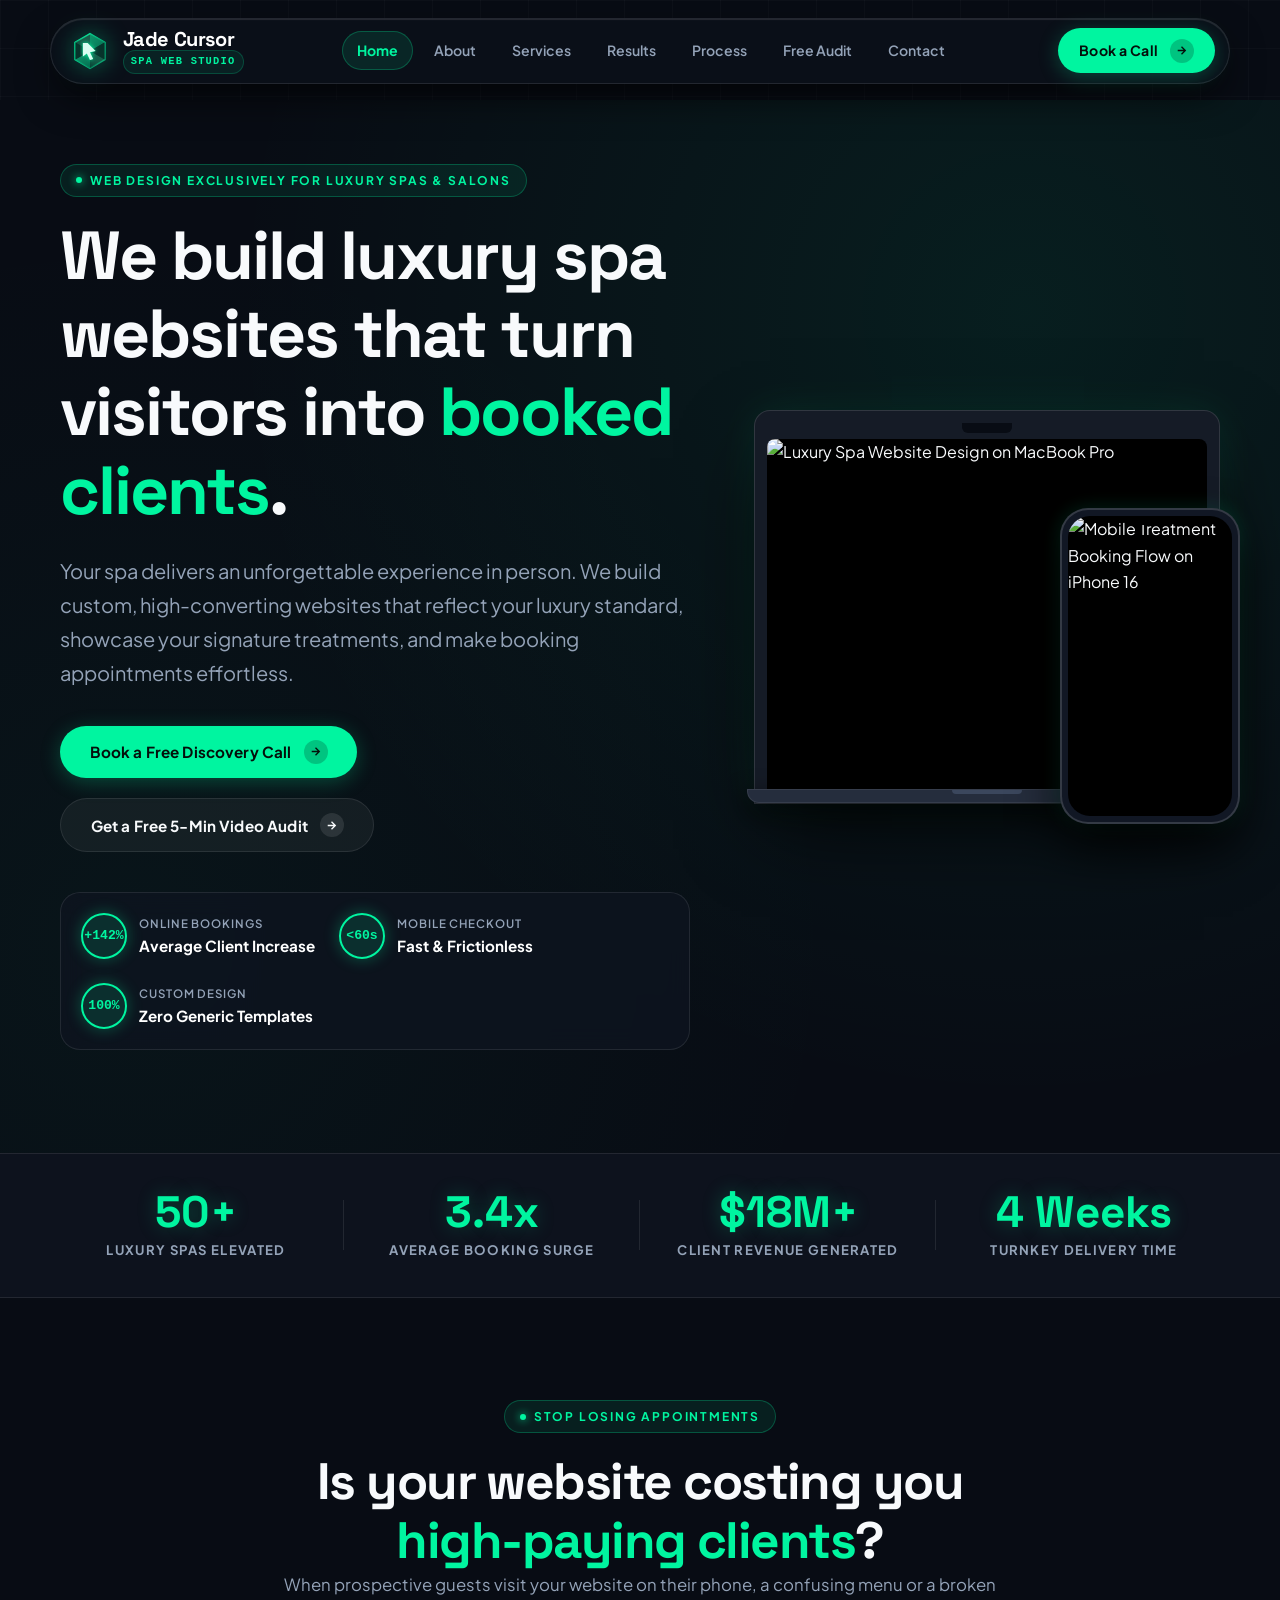
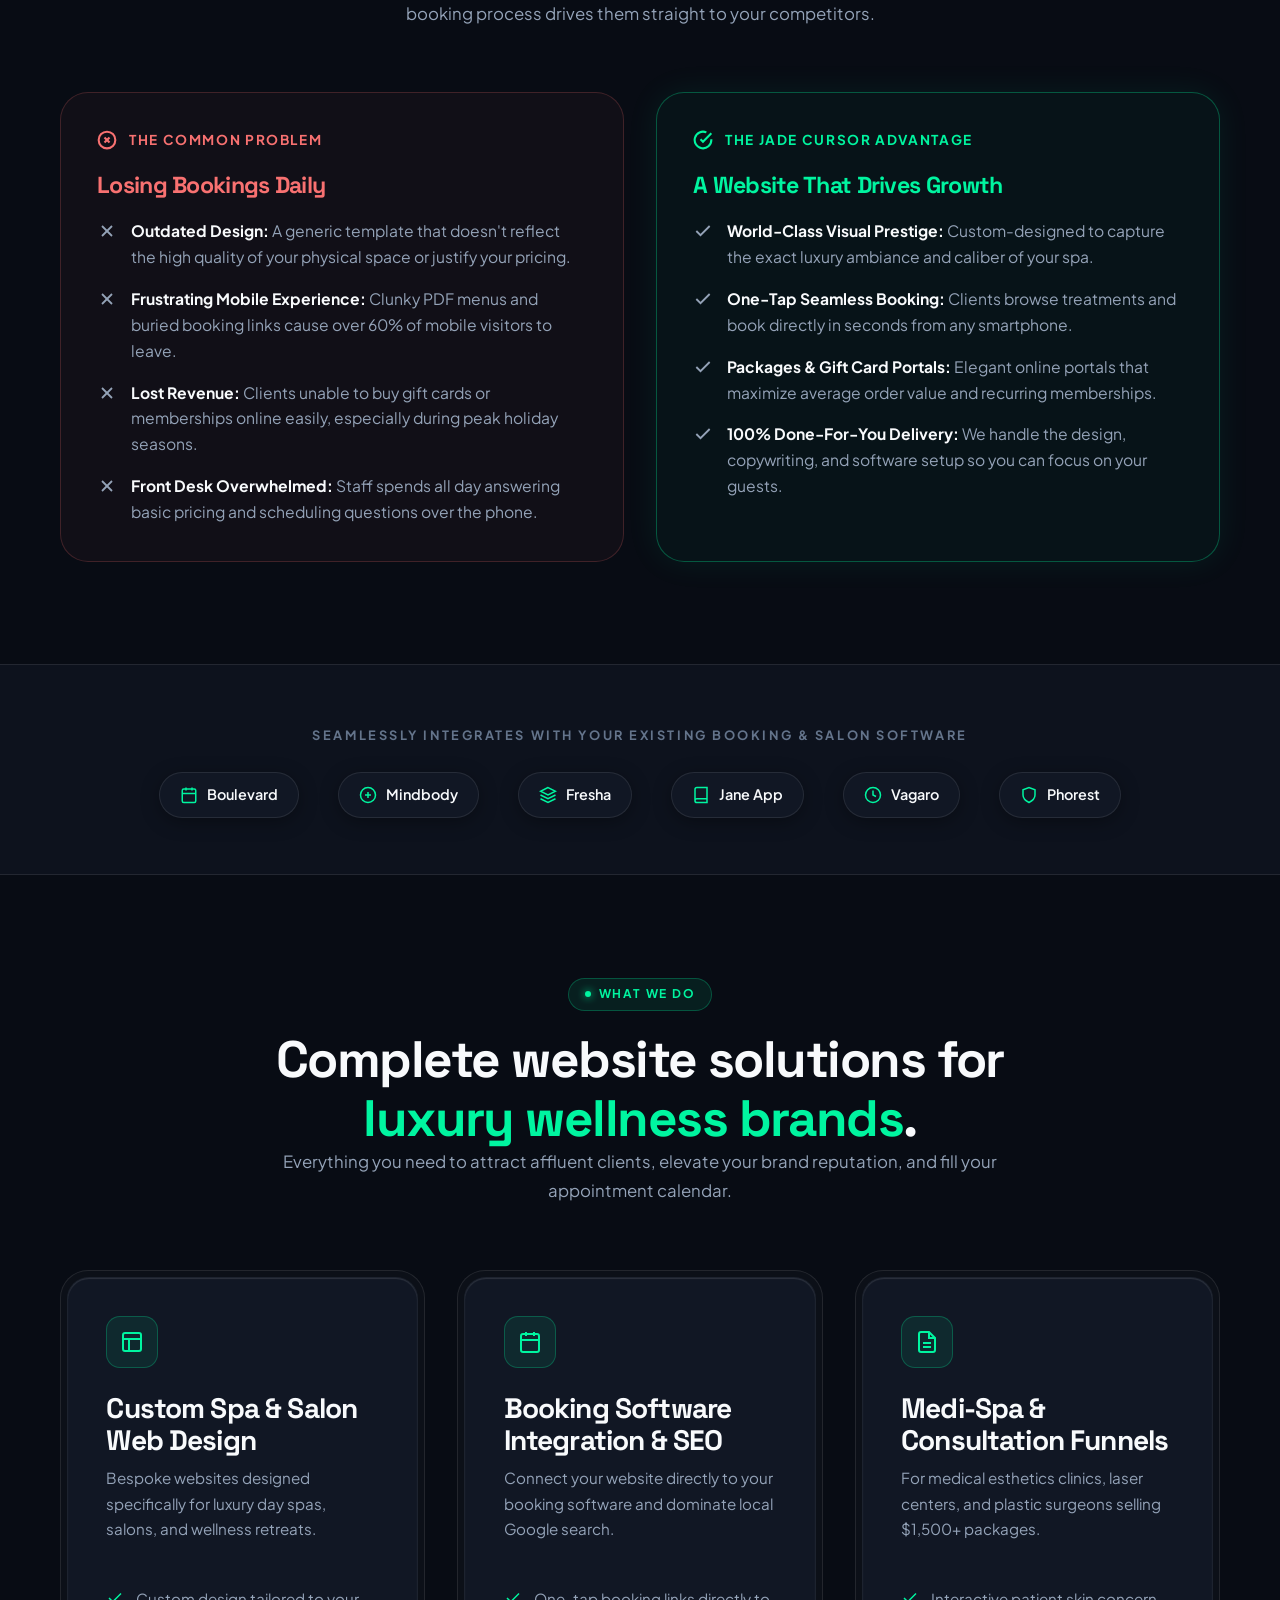
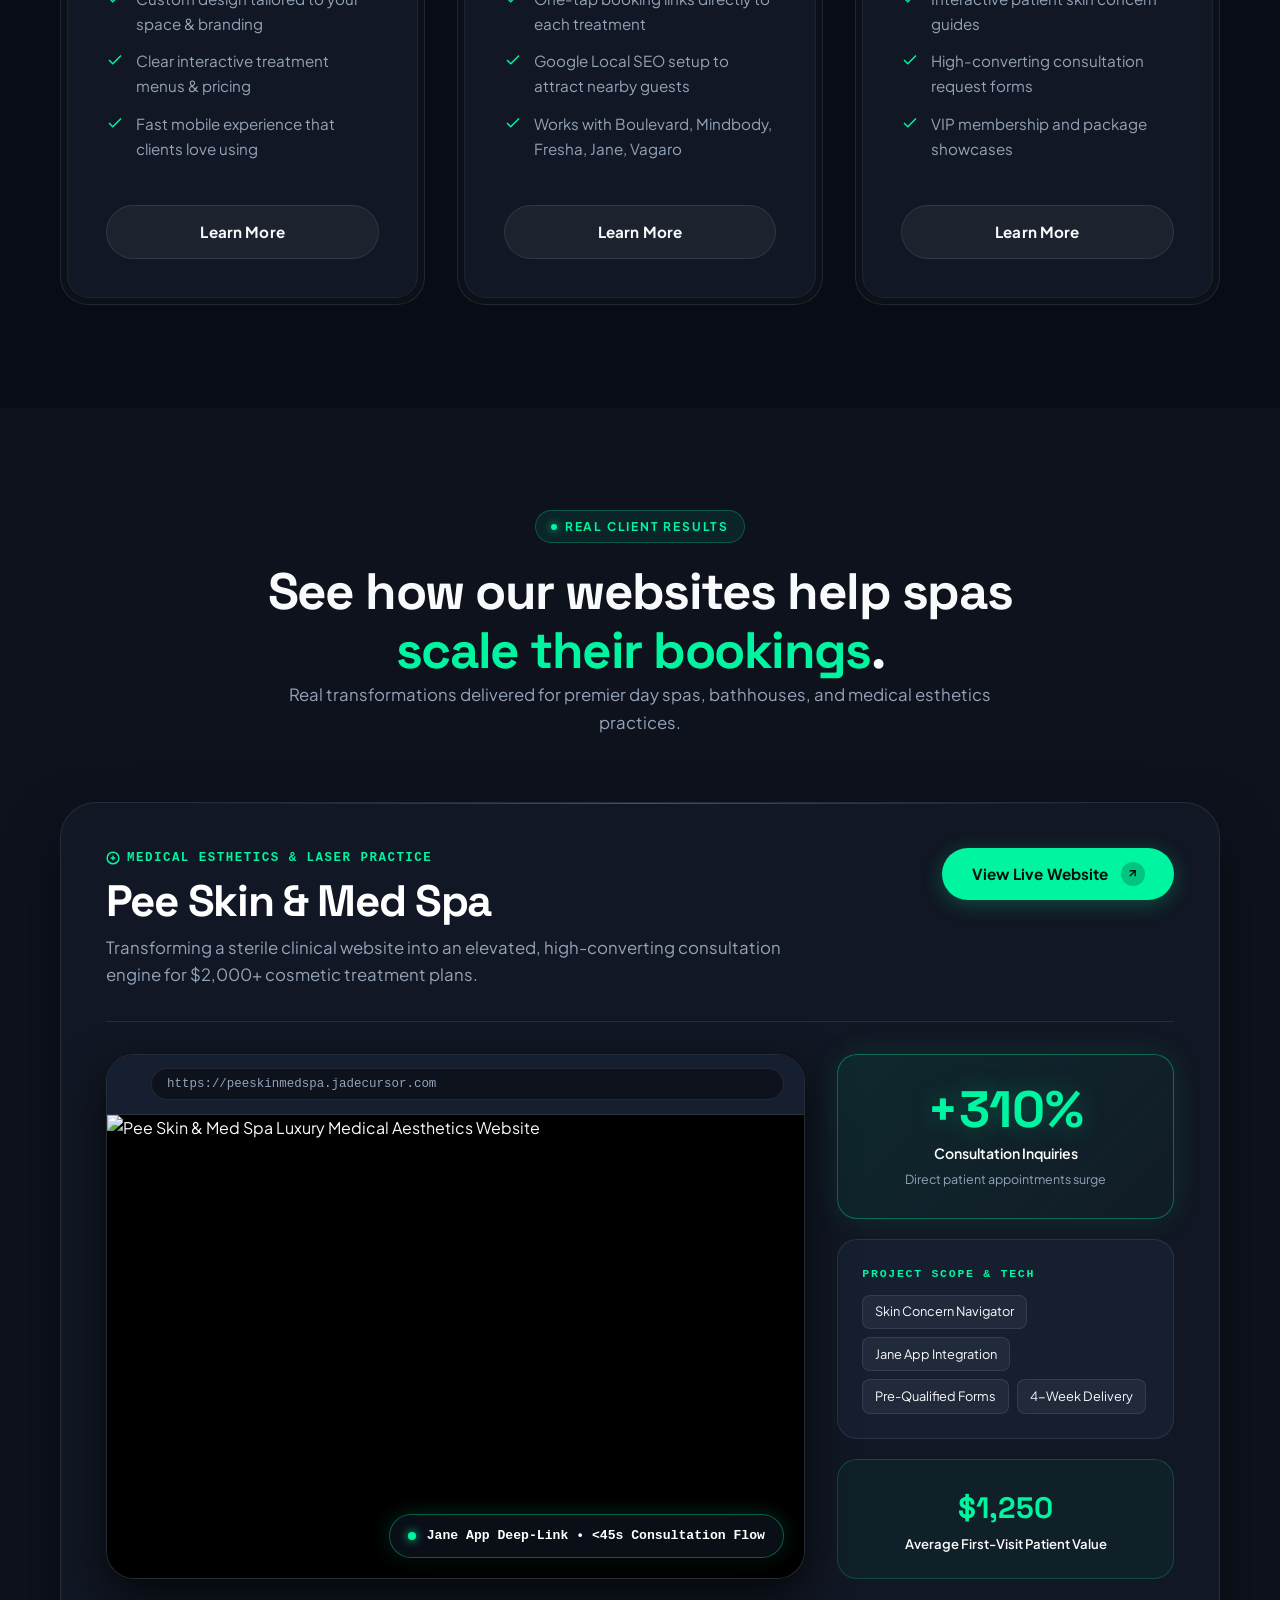
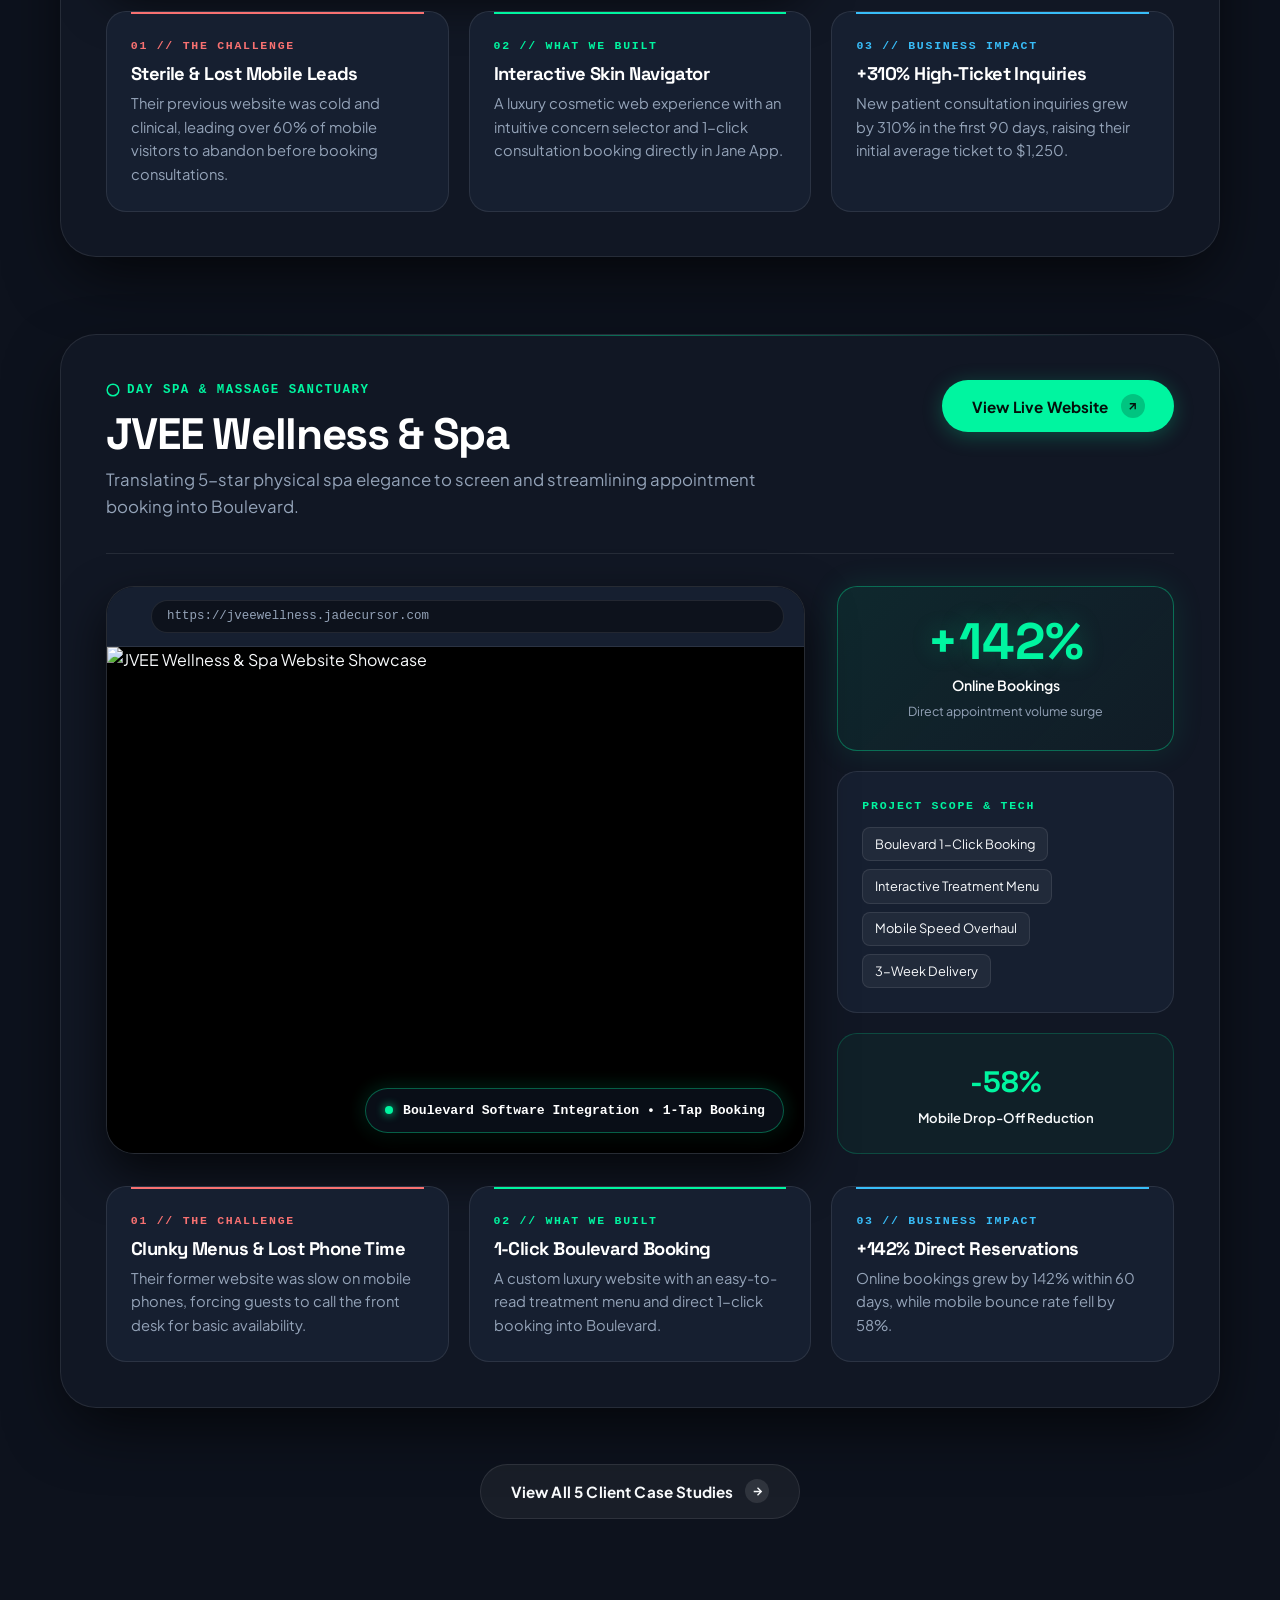
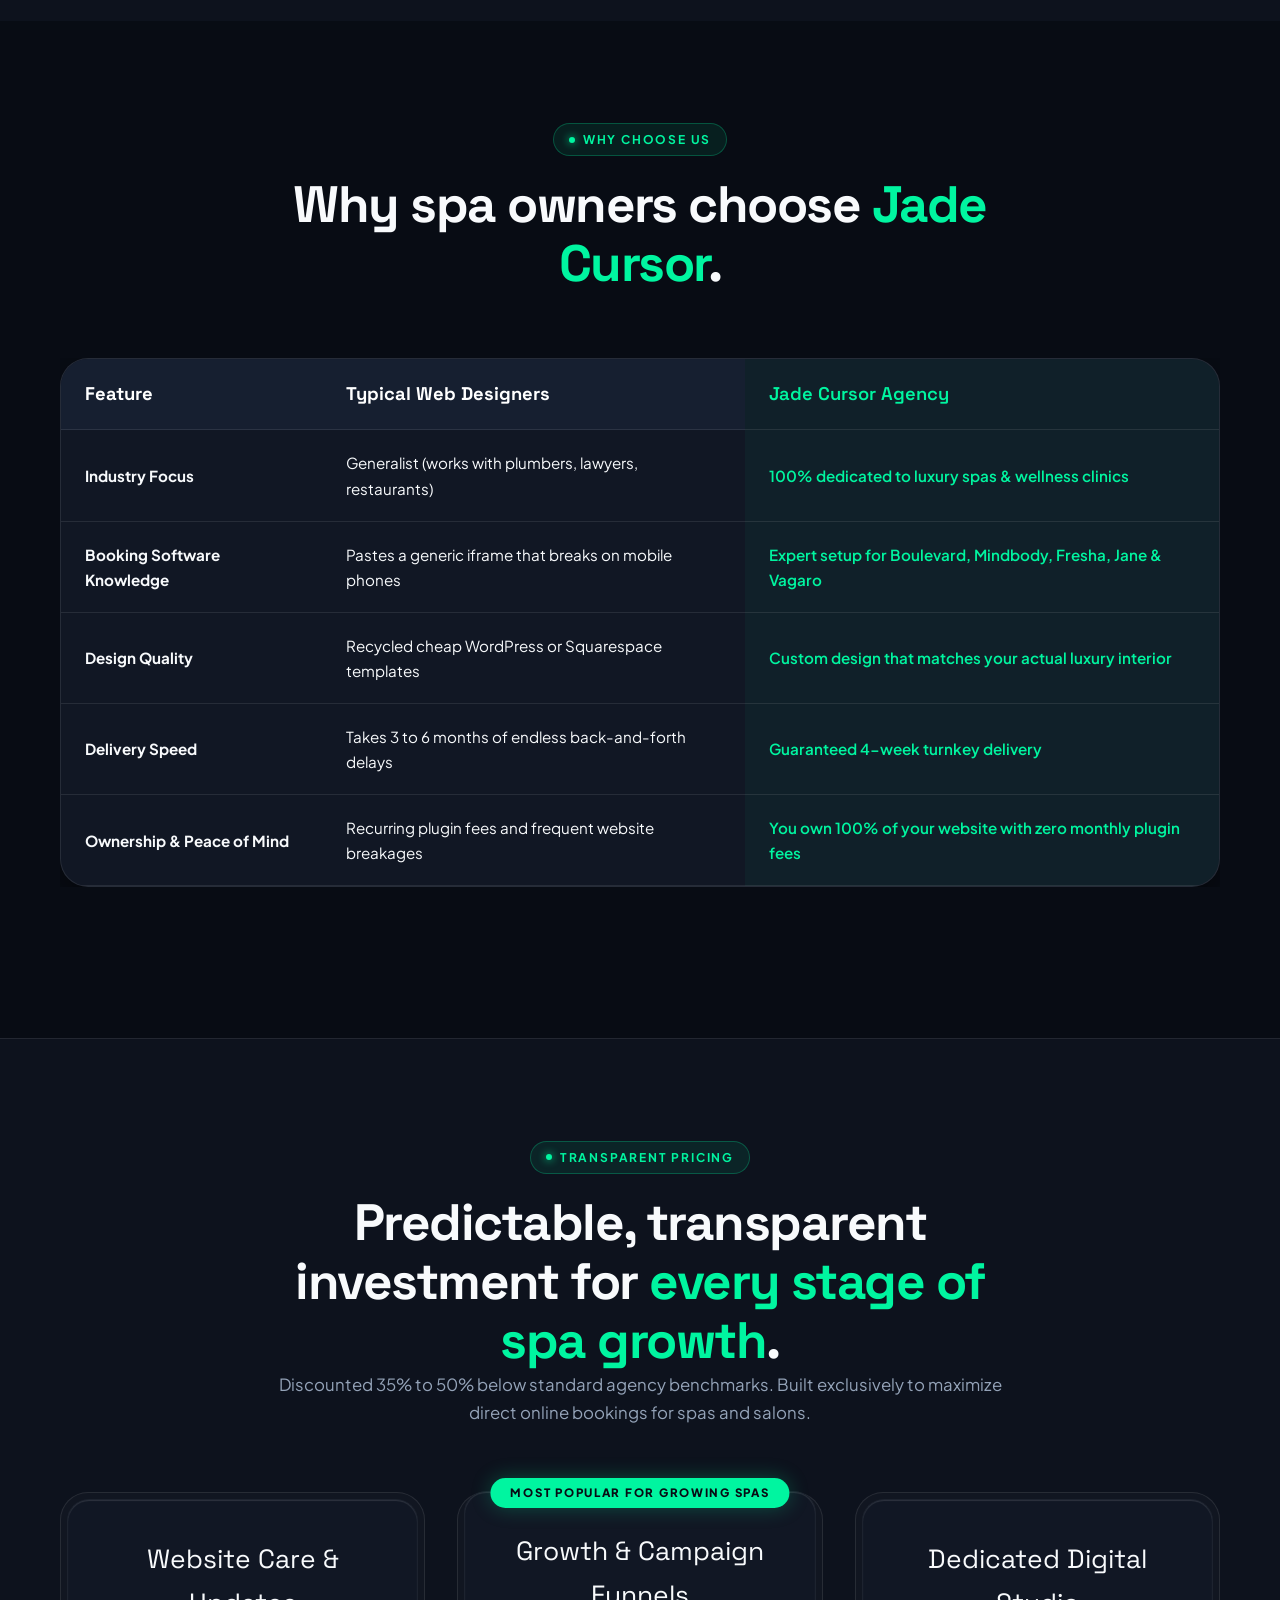
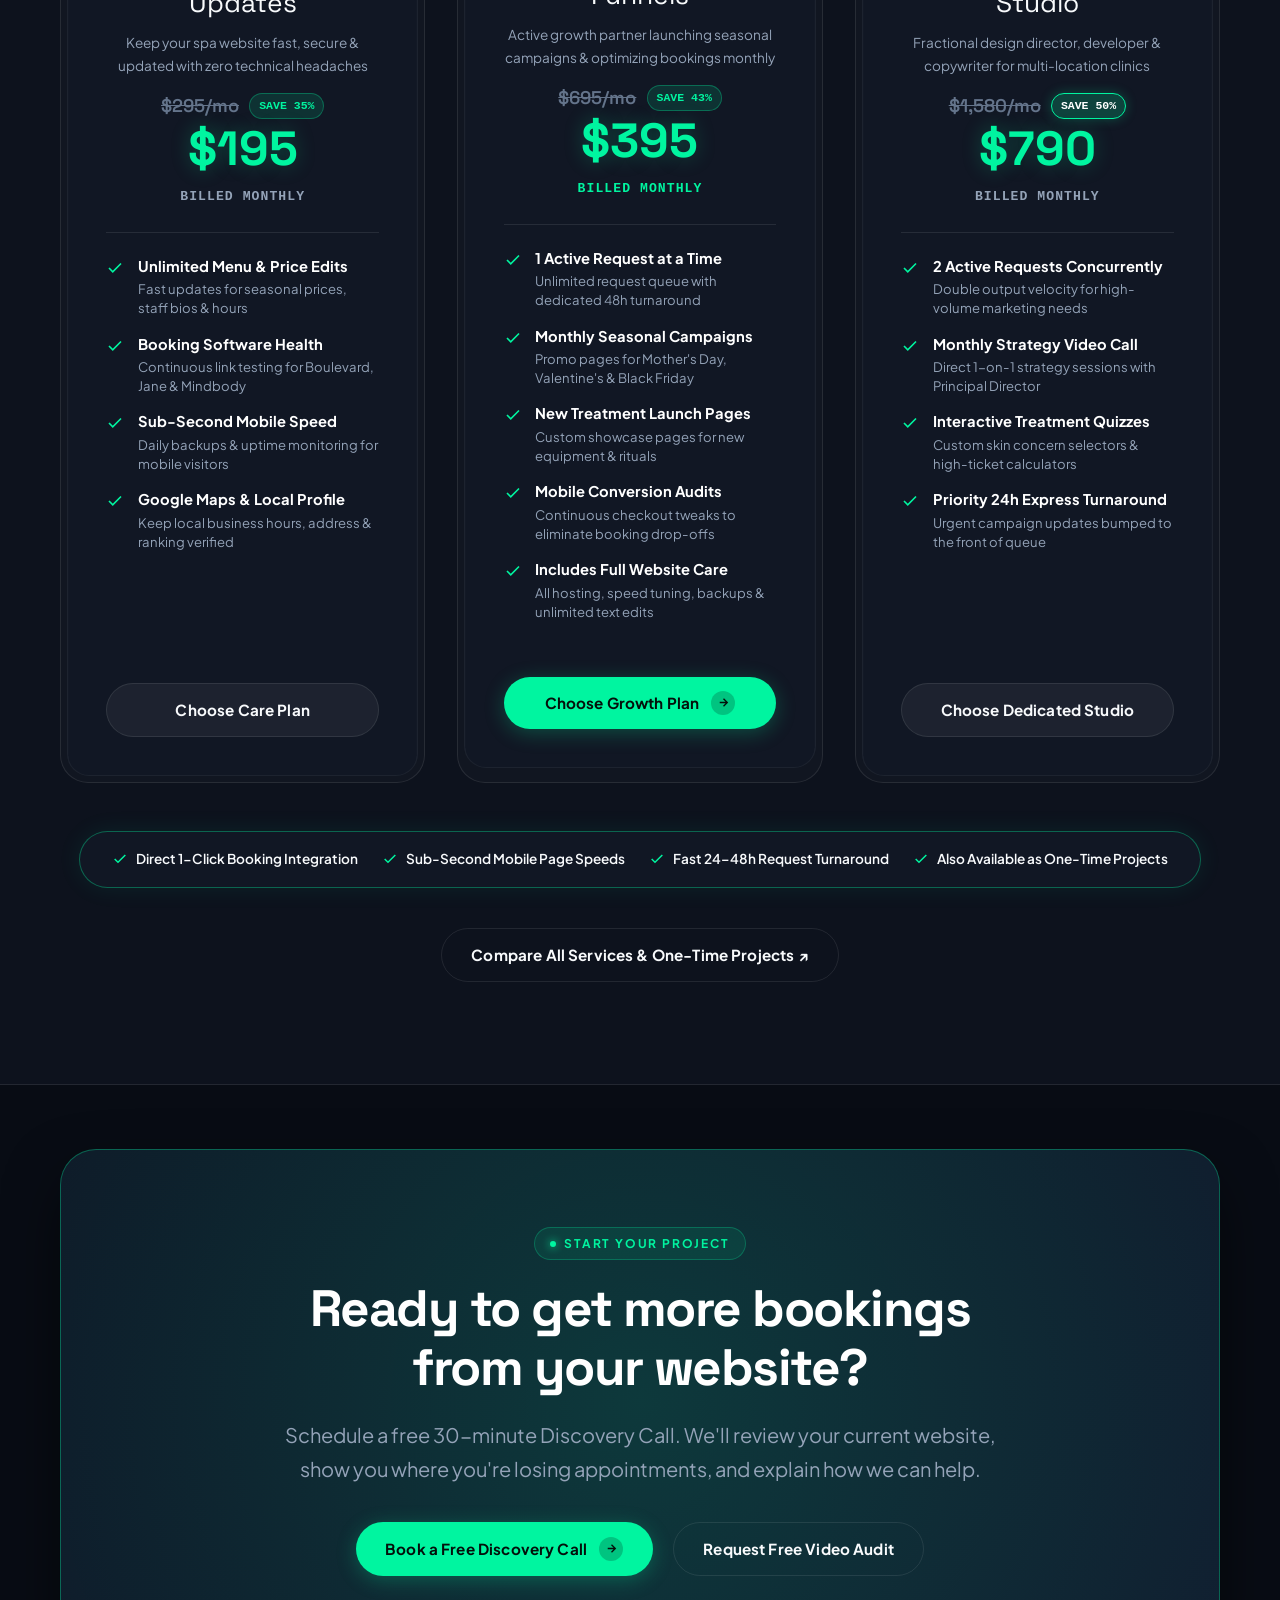
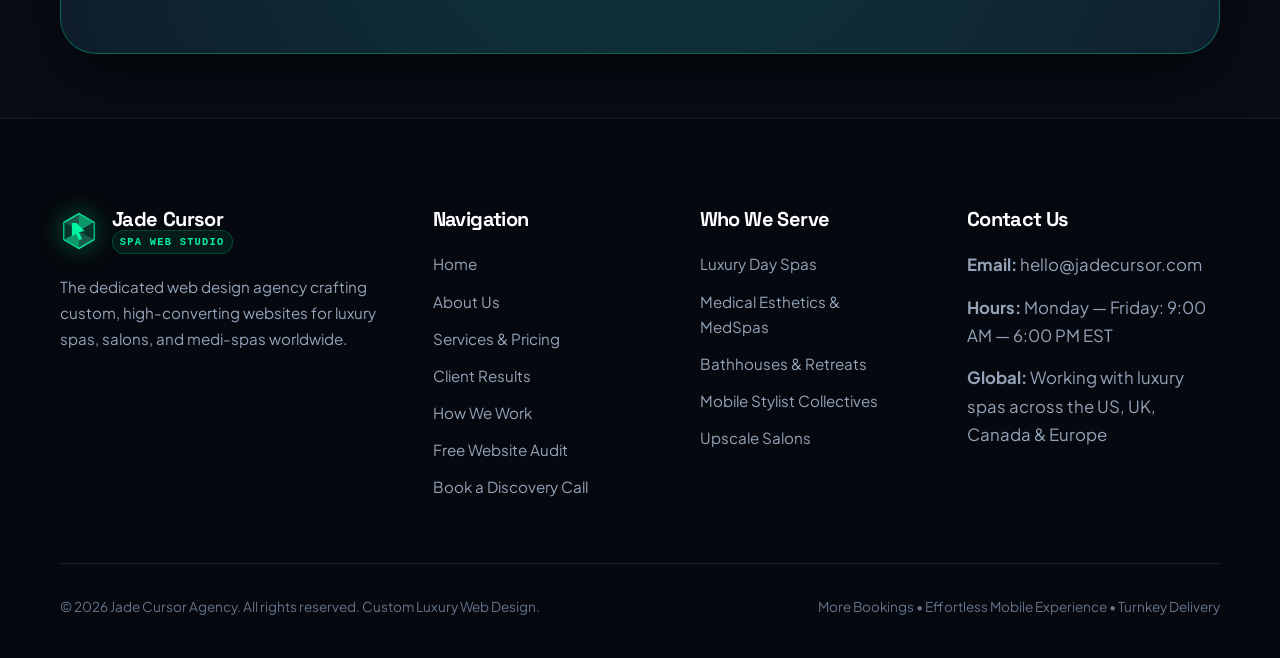
==== index.html @ b62eeb3f "feat: add luxury vector brand favicon.svg and link across all PHP and HTML pages" ====
<!DOCTYPE html>
<html lang="en">
<head>
  <meta charset="UTF-8">
  <meta name="viewport" content="width=device-width, initial-scale=1.0">
  <title>Jade Cursor | Luxury Spa &amp; Salon Web Design Agency</title>
  <meta name="description" content="We design custom, high-converting websites for luxury spas, salons, and medical esthetics clinics. Turn your web visitors into booked, repeat clients.">
    <!-- Favicon / Brand Icon -->
  <link rel="icon" type="image/svg+xml" href="favicon.svg">
  <link rel="alternate icon" href="favicon.svg">
  <link rel="apple-touch-icon" href="favicon.svg">
  <link rel="stylesheet" href="css/styles.css">
</head>
<body>

  <!-- ==========================================================================
       FLOATING GLASSMORPHISM HEADER & NAVIGATION
       ========================================================================== -->
  <header class="site-header">
    <div class="nav-container">
      <div class="nav-bar">
        <!-- High-End Geometric Vector Logo -->
        <a href="index.html" class="brand-logo" aria-label="Jade Cursor Home">
          <svg class="brand-logo-svg" viewBox="0 0 48 48" fill="none" xmlns="http://www.w3.org/2000/svg">
            <defs>
              <linearGradient id="jadeGradPrimary" x1="0%" y1="0%" x2="100%" y2="100%">
                <stop offset="0%" stop-color="#00F5A0" />
                <stop offset="100%" stop-color="#059669" />
              </linearGradient>
              <linearGradient id="jadeFacet1" x1="0%" y1="0%" x2="100%" y2="100%">
                <stop offset="0%" stop-color="#10B981" stop-opacity="0.8" />
                <stop offset="100%" stop-color="#047857" stop-opacity="0.9" />
              </linearGradient>
              <linearGradient id="jadeFacet2" x1="100%" y1="0%" x2="0%" y2="100%">
                <stop offset="0%" stop-color="#34D399" stop-opacity="0.4" />
                <stop offset="100%" stop-color="#064E3B" stop-opacity="0.8" />
              </linearGradient>
              <filter id="jadeGlow" x="-20%" y="-20%" width="140%" height="140%">
                <feGaussianBlur stdDeviation="3" result="blur" />
                <feComposite in="SourceGraphic" in2="blur" operator="over" />
              </filter>
            </defs>
            <polygon points="24,2 43,13 43,35 24,46 5,35 5,13" fill="#080C14" stroke="url(#jadeGradPrimary)" stroke-width="1.8" />
            <polygon points="24,2 24,24 43,13" fill="url(#jadeFacet1)" />
            <polygon points="43,13 24,24 43,35" fill="#064E3B" fill-opacity="0.6" />
            <polygon points="43,35 24,24 24,46" fill="url(#jadeFacet2)" />
            <polygon points="24,46 24,24 5,35" fill="url(#jadeFacet1)" />
            <polygon points="5,35 24,24 5,13" fill="#064E3B" fill-opacity="0.6" />
            <polygon points="5,13 24,24 24,2" fill="url(#jadeFacet2)" />
            <path d="M21 14L31 24L24 25.5L28 34L24 35.5L20 27L15 31V14H21Z" fill="#00F5A0" filter="url(#jadeGlow)" />
            <path d="M21 14L31 24L24 25.5L28 34L24 35.5L20 27L15 31V14H21Z" fill="#FFFFFF" fill-opacity="0.85" />
          </svg>
          <div class="brand-text-block">
            <span class="brand-title">Jade Cursor</span>
            <span class="brand-badge">Spa Web Studio</span>
          </div>
        </a>

        <!-- Desktop Navigation Links -->
        <nav class="desktop-nav" aria-label="Main Navigation">
          <a href="index.html" class="nav-link active">Home</a>
          <a href="about.html" class="nav-link">About</a>
          <a href="services.html" class="nav-link">Services</a>
          <a href="portfolio.html" class="nav-link">Results</a>
          <a href="process.html" class="nav-link">Process</a>
          <a href="audit.html" class="nav-link">Free Audit</a>
          <a href="contact.html" class="nav-link">Contact</a>
        </nav>

        <div class="nav-actions">
          <a href="book-a-call.html" class="btn btn-primary btn-header-cta">
            Book a Call
            <span class="btn-icon-wrapper">
              <svg viewBox="0 0 24 24"><path d="M5 12h14M12 5l7 7-7 7"/></svg>
            </span>
          </a>
        </div>

        <!-- Pure CSS Mobile Hamburger Toggle -->
        <input type="checkbox" id="nav-toggle" class="nav-toggle-input" aria-label="Toggle mobile menu">
        <label for="nav-toggle" class="nav-toggle-label">
          <span></span>
          <span></span>
          <span></span>
        </label>

        <!-- Fullscreen Glass Mobile Drawer -->
        <div class="mobile-nav-drawer">
          <ul class="mobile-nav-list">
            <li><a href="index.html" class="mobile-nav-link active"><span>Home</span> <span class="nav-num">01</span></a></li>
            <li><a href="about.html" class="mobile-nav-link"><span>About Us</span> <span class="nav-num">02</span></a></li>
            <li><a href="services.html" class="mobile-nav-link"><span>Services &amp; Pricing</span> <span class="nav-num">03</span></a></li>
            <li><a href="portfolio.html" class="mobile-nav-link"><span>Client Results</span> <span class="nav-num">04</span></a></li>
            <li><a href="process.html" class="mobile-nav-link"><span>How We Work</span> <span class="nav-num">05</span></a></li>
            <li><a href="audit.html" class="mobile-nav-link"><span>Free Website Audit</span> <span class="nav-num">06</span></a></li>
            <li><a href="contact.html" class="mobile-nav-link"><span>Contact Us</span> <span class="nav-num">07</span></a></li>
          </ul>
          <div class="mobile-nav-footer">
            <p><strong>hello@jadecursor.com</strong></p>
            <p style="font-size: 0.85rem; margin-top: 0.25rem;">Dedicated Web Design Agency for Luxury Spas &amp; Salons</p>
            <div style="margin-top: 1.25rem;">
              <a href="book-a-call.html" class="btn btn-primary" style="width: 100%;">Book a Discovery Call</a>
            </div>
          </div>
        </div>
      </div>
    </div>
  </header>

  <main>
    <!-- ==========================================================================
         HERO SECTION: SELLING SPA WEBSITES TO SPA OWNERS
         ========================================================================== -->
    <section class="hero-luxury">
      <div class="site-container">
        <div class="hero-grid">
          <div class="hero-content">
            <div class="eyebrow-pill">
              <span class="pill-dot"></span>
              Web Design Exclusively for Luxury Spas &amp; Salons
            </div>
            <h1 class="hero-title">
              We build luxury spa websites that turn visitors into <span class="text-jade-accent">booked clients</span>.
            </h1>
            <p class="hero-description">
              Your spa delivers an unforgettable experience in person. We build custom, high-converting websites that reflect your luxury standard, showcase your signature treatments, and make booking appointments effortless.
            </p>
            <div class="hero-actions">
              <a href="contact.html" class="btn btn-primary">
                Book a Free Discovery Call
                <span class="btn-icon-wrapper">
                  <svg viewBox="0 0 24 24"><path d="M5 12h14M12 5l7 7-7 7"/></svg>
                </span>
              </a>
              <a href="audit.html" class="btn btn-secondary">
                Get a Free 5-Min Video Audit
                <span class="btn-icon-wrapper">
                  <svg viewBox="0 0 24 24"><path d="M5 12h14M12 5l7 7-7 7"/></svg>
                </span>
              </a>
            </div>

            <!-- Business Outcomes Row -->
            <div class="speed-scores-row">
              <div class="speed-score-item">
                <div class="score-circle">+142%</div>
                <div class="speed-score-info">
                  <span class="speed-score-label">Online Bookings</span>
                  <span class="speed-score-val">Average Client Increase</span>
                </div>
              </div>
              <div class="speed-score-item">
                <div class="score-circle">&lt;60s</div>
                <div class="speed-score-info">
                  <span class="speed-score-label">Mobile Checkout</span>
                  <span class="speed-score-val">Fast &amp; Frictionless</span>
                </div>
              </div>
              <div class="speed-score-item">
                <div class="score-circle">100%</div>
                <div class="speed-score-info">
                  <span class="speed-score-label">Custom Design</span>
                  <span class="speed-score-val">Zero Generic Templates</span>
                </div>
              </div>
            </div>
          </div>

          <!-- Hardware Device Stage Mockup -->
          <div class="agency-device-stage">
            <div class="macbook-mockup">
              <div class="macbook-notch"></div>
              <div class="macbook-screen">
                <img src="https://images.unsplash.com/photo-1540555700478-4be289fbecef?auto=format&fit=crop&w=1000&q=80" alt="Luxury Spa Website Design on MacBook Pro">
              </div>
              <div class="macbook-base"></div>
            </div>

            <div class="iphone-mockup">
              <div class="iphone-island"></div>
              <div class="iphone-screen">
                <img src="https://images.unsplash.com/photo-1583416750470-965b2707b355?auto=format&fit=crop&w=600&q=80" alt="Mobile Treatment Booking Flow on iPhone 16">
              </div>
            </div>
          </div>
        </div>
      </div>
    </section>

    <!-- ==========================================================================
         PROOF RIBBON
         ========================================================================== -->
    <section class="proof-ribbon" aria-label="Agency Impact Metrics">
      <div class="site-container">
        <div class="proof-grid">
          <div class="proof-item">
            <div class="proof-number">50+</div>
            <div class="proof-label">Luxury Spas Elevated</div>
          </div>
          <div class="proof-item">
            <div class="proof-number">3.4x</div>
            <div class="proof-label">Average Booking Surge</div>
          </div>
          <div class="proof-item">
            <div class="proof-number">$18M+</div>
            <div class="proof-label">Client Revenue Generated</div>
          </div>
          <div class="proof-item">
            <div class="proof-number">4 Weeks</div>
            <div class="proof-label">Turnkey Delivery Time</div>
          </div>
        </div>
      </div>
    </section>

    <!-- ==========================================================================
         THE PROBLEM: WHY OUTDATED SITES LOSE CLIENTS
         ========================================================================== -->
    <section class="section-spacing">
      <div class="site-container">
        <div class="section-header text-center">
          <div class="eyebrow-pill">
            <span class="pill-dot"></span>
            Stop Losing Appointments
          </div>
          <h2>
            Is your website costing you <span class="text-jade-accent">high-paying clients</span>?
          </h2>
          <p>
            When prospective guests visit your website on their phone, a confusing menu or a broken booking process drives them straight to your competitors.
          </p>
        </div>

        <div class="problem-solution-grid">
          <!-- The Problem -->
          <div class="audit-status-card broken-way">
            <div class="audit-header">
              <svg width="20" height="20" viewBox="0 0 24 24" fill="none" stroke="currentColor" stroke-width="2.5"><circle cx="12" cy="12" r="10"/><line x1="15" y1="9" x2="9" y2="15"/><line x1="9" y1="9" x2="15" y2="15"/></svg>
              The Common Problem
            </div>
            <h3 style="font-size: 1.45rem; color: #F87171;">Losing Bookings Daily</h3>
            <ul class="audit-point-list">
              <li>
                <svg width="20" height="20" viewBox="0 0 24 24" fill="none" stroke="currentColor" stroke-width="2.2"><line x1="18" y1="6" x2="6" y2="18" fill="none" stroke="currentColor"/><line x1="6" y1="6" x2="18" y2="18" fill="none" stroke="currentColor"/></svg>
                <span><strong>Outdated Design:</strong> A generic template that doesn't reflect the high quality of your physical space or justify your pricing.</span>
              </li>
              <li>
                <svg width="20" height="20" viewBox="0 0 24 24" fill="none" stroke="currentColor" stroke-width="2.2"><line x1="18" y1="6" x2="6" y2="18" fill="none" stroke="currentColor"/><line x1="6" y1="6" x2="18" y2="18" fill="none" stroke="currentColor"/></svg>
                <span><strong>Frustrating Mobile Experience:</strong> Clunky PDF menus and buried booking links cause over 60% of mobile visitors to leave.</span>
              </li>
              <li>
                <svg width="20" height="20" viewBox="0 0 24 24" fill="none" stroke="currentColor" stroke-width="2.2"><line x1="18" y1="6" x2="6" y2="18" fill="none" stroke="currentColor"/><line x1="6" y1="6" x2="18" y2="18" fill="none" stroke="currentColor"/></svg>
                <span><strong>Lost Revenue:</strong> Clients unable to buy gift cards or memberships online easily, especially during peak holiday seasons.</span>
              </li>
              <li>
                <svg width="20" height="20" viewBox="0 0 24 24" fill="none" stroke="currentColor" stroke-width="2.2"><line x1="18" y1="6" x2="6" y2="18" fill="none" stroke="currentColor"/><line x1="6" y1="6" x2="18" y2="18" fill="none" stroke="currentColor"/></svg>
                <span><strong>Front Desk Overwhelmed:</strong> Staff spends all day answering basic pricing and scheduling questions over the phone.</span>
              </li>
            </ul>
          </div>

          <!-- The Solution -->
          <div class="audit-status-card jade-way">
            <div class="audit-header">
              <svg width="20" height="20" viewBox="0 0 24 24" fill="none" stroke="currentColor" stroke-width="2.5"><path d="M22 11.08V12a10 10 0 1 1-5.93-9.14"/><polyline points="22 4 12 14.01 9 11.01" fill="none" stroke="currentColor"/></svg>
              The Jade Cursor Advantage
            </div>
            <h3 style="font-size: 1.45rem; color: var(--color-jade-neon);">A Website That Drives Growth</h3>
            <ul class="audit-point-list">
              <li>
                <svg width="20" height="20" viewBox="0 0 24 24" fill="none" stroke="currentColor" stroke-width="2.2"><polyline points="20 6 9 17 4 12" fill="none" stroke="currentColor"/></svg>
                <span><strong>World-Class Visual Prestige:</strong> Custom-designed to capture the exact luxury ambiance and caliber of your spa.</span>
              </li>
              <li>
                <svg width="20" height="20" viewBox="0 0 24 24" fill="none" stroke="currentColor" stroke-width="2.2"><polyline points="20 6 9 17 4 12" fill="none" stroke="currentColor"/></svg>
                <span><strong>One-Tap Seamless Booking:</strong> Clients browse treatments and book directly in seconds from any smartphone.</span>
              </li>
              <li>
                <svg width="20" height="20" viewBox="0 0 24 24" fill="none" stroke="currentColor" stroke-width="2.2"><polyline points="20 6 9 17 4 12" fill="none" stroke="currentColor"/></svg>
                <span><strong>Packages &amp; Gift Card Portals:</strong> Elegant online portals that maximize average order value and recurring memberships.</span>
              </li>
              <li>
                <svg width="20" height="20" viewBox="0 0 24 24" fill="none" stroke="currentColor" stroke-width="2.2"><polyline points="20 6 9 17 4 12" fill="none" stroke="currentColor"/></svg>
                <span><strong>100% Done-For-You Delivery:</strong> We handle the design, copywriting, and software setup so you can focus on your guests.</span>
              </li>
            </ul>
          </div>
        </div>
      </div>
    </section>

    <!-- ==========================================================================
         BOOKING PLATFORM INTEGRATIONS
         ========================================================================== -->
    <section class="tech-integrations-section">
      <div class="site-container text-center">
        <span style="font-size: 0.8rem; text-transform: uppercase; letter-spacing: 0.2em; font-weight: 700; color: var(--color-text-subtle);">
          Seamlessly Integrates With Your Existing Booking &amp; Salon Software
        </span>
        <div class="tech-logos-grid">
          <div class="tech-logo-item">
            <svg viewBox="0 0 24 24"><rect x="3" y="4" width="18" height="18" rx="2"/><path d="M16 2v4M8 2v4M3 10h18"/></svg>
            Boulevard
          </div>
          <div class="tech-logo-item">
            <svg viewBox="0 0 24 24"><circle cx="12" cy="12" r="10"/><path d="M8 12h8M12 8v8"/></svg>
            Mindbody
          </div>
          <div class="tech-logo-item">
            <svg viewBox="0 0 24 24"><path d="M12 2L2 7l10 5 10-5-10-5zM2 17l10 5 10-5M2 12l10 5 10-5"/></svg>
            Fresha
          </div>
          <div class="tech-logo-item">
            <svg viewBox="0 0 24 24"><path d="M4 19.5A2.5 2.5 0 0 1 6.5 17H20M6.5 2H20v20H6.5A2.5 2.5 0 0 1 4 19.5v-15A2.5 2.5 0 0 1 6.5 2z"/></svg>
            Jane App
          </div>
          <div class="tech-logo-item">
            <svg viewBox="0 0 24 24"><circle cx="12" cy="12" r="10"/><path d="M12 6v6l4 2"/></svg>
            Vagaro
          </div>
          <div class="tech-logo-item">
            <svg viewBox="0 0 24 24"><path d="M12 22s8-4 8-10V5l-8-3-8 3v7c0 6 8 10 8 10z"/></svg>
            Phorest
          </div>
        </div>
      </div>
    </section>

    <!-- ==========================================================================
         WHAT WE DO / AGENCY SERVICES
         ========================================================================== -->
    <section class="section-spacing">
      <div class="site-container">
        <div class="section-header text-center">
          <div class="eyebrow-pill">
            <span class="pill-dot"></span>
            What We Do
          </div>
          <h2>
            Complete website solutions for <span class="text-jade-accent">luxury wellness brands</span>.
          </h2>
          <p>
            Everything you need to attract affluent clients, elevate your brand reputation, and fill your appointment calendar.
          </p>
        </div>

        <div class="services-grid-3col">
          <!-- Service 1 -->
          <div class="double-bezel-card">
            <div class="double-bezel-inner service-card-feature">
              <div class="service-icon-box">
                <svg viewBox="0 0 24 24"><rect x="3" y="3" width="18" height="18" rx="2"/><path d="M3 9h18M9 21V9"/></svg>
              </div>
              <div class="service-card-header">
                <h3>Custom Spa &amp; Salon Web Design</h3>
                <p style="font-size: 0.95rem; margin-top: 0.5rem;">Bespoke websites designed specifically for luxury day spas, salons, and wellness retreats.</p>
              </div>
              <ul class="service-feature-list">
                <li>
                  <svg viewBox="0 0 24 24"><path d="M20 6L9 17l-5-5"/></svg>
                  Custom design tailored to your space &amp; branding
                </li>
                <li>
                  <svg viewBox="0 0 24 24"><path d="M20 6L9 17l-5-5"/></svg>
                  Clear interactive treatment menus &amp; pricing
                </li>
                <li>
                  <svg viewBox="0 0 24 24"><path d="M20 6L9 17l-5-5"/></svg>
                  Fast mobile experience that clients love using
                </li>
              </ul>
              <div style="margin-top: auto; padding-top: 1.25rem;">
                <a href="services.html" class="btn btn-secondary" style="width: 100%;">Learn More</a>
              </div>
            </div>
          </div>

          <!-- Service 2 -->
          <div class="double-bezel-card">
            <div class="double-bezel-inner service-card-feature">
              <div class="service-icon-box">
                <svg viewBox="0 0 24 24"><rect x="3" y="4" width="18" height="18" rx="2" ry="2"/><line x1="16" y1="2" x2="16" y2="6"/><line x1="8" y1="2" x2="8" y2="6"/><line x1="3" y1="10" x2="21" y2="10"/></svg>
              </div>
              <div class="service-card-header">
                <h3>Booking Software Integration &amp; SEO</h3>
                <p style="font-size: 0.95rem; margin-top: 0.5rem;">Connect your website directly to your booking software and dominate local Google search.</p>
              </div>
              <ul class="service-feature-list">
                <li>
                  <svg viewBox="0 0 24 24"><path d="M20 6L9 17l-5-5"/></svg>
                  One-tap booking links directly to each treatment
                </li>
                <li>
                  <svg viewBox="0 0 24 24"><path d="M20 6L9 17l-5-5"/></svg>
                  Google Local SEO setup to attract nearby guests
                </li>
                <li>
                  <svg viewBox="0 0 24 24"><path d="M20 6L9 17l-5-5"/></svg>
                  Works with Boulevard, Mindbody, Fresha, Jane, Vagaro
                </li>
              </ul>
              <div style="margin-top: auto; padding-top: 1.25rem;">
                <a href="services.html" class="btn btn-secondary" style="width: 100%;">Learn More</a>
              </div>
            </div>
          </div>

          <!-- Service 3 -->
          <div class="double-bezel-card">
            <div class="double-bezel-inner service-card-feature">
              <div class="service-icon-box">
                <svg viewBox="0 0 24 24"><path d="M14 2H6a2 2 0 0 0-2 2v16a2 2 0 0 0 2 2h12a2 2 0 0 0 2-2V8z"/><polyline points="14 2 14 8 20 8"/><line x1="16" y1="13" x2="8" y2="13"/><line x1="16" y1="17" x2="8" y2="17"/></svg>
              </div>
              <div class="service-card-header">
                <h3>Medi-Spa &amp; Consultation Funnels</h3>
                <p style="font-size: 0.95rem; margin-top: 0.5rem;">For medical esthetics clinics, laser centers, and plastic surgeons selling $1,500+ packages.</p>
              </div>
              <ul class="service-feature-list">
                <li>
                  <svg viewBox="0 0 24 24"><path d="M20 6L9 17l-5-5"/></svg>
                  Interactive patient skin concern guides
                </li>
                <li>
                  <svg viewBox="0 0 24 24"><path d="M20 6L9 17l-5-5"/></svg>
                  High-converting consultation request forms
                </li>
                <li>
                  <svg viewBox="0 0 24 24"><path d="M20 6L9 17l-5-5"/></svg>
                  VIP membership and package showcases
                </li>
              </ul>
              <div style="margin-top: auto; padding-top: 1.25rem;">
                <a href="services.html" class="btn btn-secondary" style="width: 100%;">Learn More</a>
              </div>
            </div>
          </div>
        </div>
      </div>
    </section>

    <!-- ==========================================================================
         FEATURED CLIENT RESULTS
         ========================================================================== -->
    <section class="section-spacing" style="background-color: var(--color-bg-alt);">
      <div class="site-container">
        <div class="section-header text-center">
          <div class="eyebrow-pill">
            <span class="pill-dot"></span>
            Real Client Results
          </div>
          <h2>
            See how our websites help spas <span class="text-jade-accent">scale their bookings</span>.
          </h2>
          <p>
            Real transformations delivered for premier day spas, bathhouses, and medical esthetics practices.
          </p>
        </div>

        <div class="portfolio-case-studies">
          <!-- Featured Case 1: Pee Skin & Med Spa -->
          <article class="bento-case-card">
            <div class="bento-case-header">
              <div class="bento-header-info">
                <div class="bento-modality-pill">
                  <svg width="14" height="14" viewBox="0 0 24 24" fill="none" stroke="currentColor" stroke-width="2.5"><circle cx="12" cy="12" r="10"/><path d="M12 8v8M8 12h8"/></svg>
                  Medical Esthetics &amp; Laser Practice
                </div>
                <h3 class="bento-case-title">Pee Skin &amp; Med Spa</h3>
                <p class="bento-case-subtitle">
                  Transforming a sterile clinical website into an elevated, high-converting consultation engine for $2,000+ cosmetic treatment plans.
                </p>
              </div>
              <div class="bento-header-actions">
                <a href="https://peeskinmedspa.jadecursor.com" target="_blank" rel="noopener noreferrer" class="btn btn-primary">
                  View Live Website
                  <span class="btn-icon-wrapper">
                    <svg viewBox="0 0 24 24"><path d="M7 17L17 7M7 7h10v10"/></svg>
                  </span>
                </a>
              </div>
            </div>

            <div class="bento-main-grid">
              <div class="bento-browser-stage">
                <div class="bento-browser-top">
                  <span class="browser-dot dot-red"></span>
                  <span class="browser-dot dot-yellow"></span>
                  <span class="browser-dot dot-green"></span>
                  <span class="bento-browser-url">https://peeskinmedspa.jadecursor.com</span>
                </div>
                <div class="bento-browser-img-wrap">
                  <img src="https://images.unsplash.com/photo-1570172619644-dfd03ed5d881?auto=format&fit=crop&w=1200&q=80" alt="Pee Skin &amp; Med Spa Luxury Medical Aesthetics Website">
                  <div class="bento-floating-badge">
                    <span class="live-dot"></span>
                    <span>Jane App Deep-Link &bull; &lt;45s Consultation Flow</span>
                  </div>
                </div>
              </div>

              <div class="bento-side-rail">
                <div class="bento-kpi-highlight">
                  <div class="bento-kpi-num">+310%</div>
                  <div class="bento-kpi-label">Consultation Inquiries</div>
                  <div class="bento-kpi-sub">Direct patient appointments surge</div>
                </div>

                <div class="bento-sub-box">
                  <span class="bento-sub-label">Project Scope &amp; Tech</span>
                  <div class="bento-tag-list">
                    <span class="bento-tag-item">Skin Concern Navigator</span>
                    <span class="bento-tag-item">Jane App Integration</span>
                    <span class="bento-tag-item">Pre-Qualified Forms</span>
                    <span class="bento-tag-item">4-Week Delivery</span>
                  </div>
                </div>

                <div class="bento-sub-box" style="text-align: center; background: rgba(0, 245, 160, 0.04); border-color: rgba(0, 245, 160, 0.2);">
                  <div style="font-family: var(--font-display); font-size: 1.85rem; font-weight: 800; color: var(--color-jade-neon);">$1,250</div>
                  <div style="font-size: 0.82rem; color: var(--color-text-main); font-weight: 600;">Average First-Visit Patient Value</div>
                </div>
              </div>
            </div>

            <div class="bento-narrative-strip">
              <div class="bento-narrative-card step-problem">
                <span class="narrative-card-step">01 // The Challenge</span>
                <h4>Sterile &amp; Lost Mobile Leads</h4>
                <p>Their previous website was cold and clinical, leading over 60% of mobile visitors to abandon before booking consultations.</p>
              </div>
              <div class="bento-narrative-card step-solution">
                <span class="narrative-card-step">02 // What We Built</span>
                <h4>Interactive Skin Navigator</h4>
                <p>A luxury cosmetic web experience with an intuitive concern selector and 1-click consultation booking directly in Jane App.</p>
              </div>
              <div class="bento-narrative-card step-impact">
                <span class="narrative-card-step">03 // Business Impact</span>
                <h4>+310% High-Ticket Inquiries</h4>
                <p>New patient consultation inquiries grew by 310% in the first 90 days, raising their initial average ticket to $1,250.</p>
              </div>
            </div>
          </article>

          <!-- Featured Case 2: JVEE Wellness & Spa -->
          <article class="bento-case-card">
            <div class="bento-case-header">
              <div class="bento-header-info">
                <div class="bento-modality-pill">
                  <svg width="14" height="14" viewBox="0 0 24 24" fill="none" stroke="currentColor" stroke-width="2.5"><circle cx="12" cy="12" r="10"/></svg>
                  Day Spa &amp; Massage Sanctuary
                </div>
                <h3 class="bento-case-title">JVEE Wellness &amp; Spa</h3>
                <p class="bento-case-subtitle">
                  Translating 5-star physical spa elegance to screen and streamlining appointment booking into Boulevard.
                </p>
              </div>
              <div class="bento-header-actions">
                <a href="https://jveewellness.jadecursor.com" target="_blank" rel="noopener noreferrer" class="btn btn-primary">
                  View Live Website
                  <span class="btn-icon-wrapper">
                    <svg viewBox="0 0 24 24"><path d="M7 17L17 7M7 7h10v10"/></svg>
                  </span>
                </a>
              </div>
            </div>

            <div class="bento-main-grid">
              <div class="bento-browser-stage">
                <div class="bento-browser-top">
                  <span class="browser-dot dot-red"></span>
                  <span class="browser-dot dot-yellow"></span>
                  <span class="browser-dot dot-green"></span>
                  <span class="bento-browser-url">https://jveewellness.jadecursor.com</span>
                </div>
                <div class="bento-browser-img-wrap">
                  <img src="https://images.unsplash.com/photo-1540555700478-4be289fbecef?auto=format&fit=crop&w=1200&q=80" alt="JVEE Wellness &amp; Spa Website Showcase">
                  <div class="bento-floating-badge">
                    <span class="live-dot"></span>
                    <span>Boulevard Software Integration &bull; 1-Tap Booking</span>
                  </div>
                </div>
              </div>

              <div class="bento-side-rail">
                <div class="bento-kpi-highlight">
                  <div class="bento-kpi-num">+142%</div>
                  <div class="bento-kpi-label">Online Bookings</div>
                  <div class="bento-kpi-sub">Direct appointment volume surge</div>
                </div>

                <div class="bento-sub-box">
                  <span class="bento-sub-label">Project Scope &amp; Tech</span>
                  <div class="bento-tag-list">
                    <span class="bento-tag-item">Boulevard 1-Click Booking</span>
                    <span class="bento-tag-item">Interactive Treatment Menu</span>
                    <span class="bento-tag-item">Mobile Speed Overhaul</span>
                    <span class="bento-tag-item">3-Week Delivery</span>
                  </div>
                </div>

                <div class="bento-sub-box" style="text-align: center; background: rgba(0, 245, 160, 0.04); border-color: rgba(0, 245, 160, 0.2);">
                  <div style="font-family: var(--font-display); font-size: 1.85rem; font-weight: 800; color: var(--color-jade-neon);">-58%</div>
                  <div style="font-size: 0.82rem; color: var(--color-text-main); font-weight: 600;">Mobile Drop-Off Reduction</div>
                </div>
              </div>
            </div>

            <div class="bento-narrative-strip">
              <div class="bento-narrative-card step-problem">
                <span class="narrative-card-step">01 // The Challenge</span>
                <h4>Clunky Menus &amp; Lost Phone Time</h4>
                <p>Their former website was slow on mobile phones, forcing guests to call the front desk for basic availability.</p>
              </div>
              <div class="bento-narrative-card step-solution">
                <span class="narrative-card-step">02 // What We Built</span>
                <h4>1-Click Boulevard Booking</h4>
                <p>A custom luxury website with an easy-to-read treatment menu and direct 1-click booking into Boulevard.</p>
              </div>
              <div class="bento-narrative-card step-impact">
                <span class="narrative-card-step">03 // Business Impact</span>
                <h4>+142% Direct Reservations</h4>
                <p>Online bookings grew by 142% within 60 days, while mobile bounce rate fell by 58%.</p>
              </div>
            </div>
          </article>
        </div>

        <div class="text-center" style="margin-top: 3.5rem;">
          <a href="portfolio.html" class="btn btn-secondary">
            View All 5 Client Case Studies
            <span class="btn-icon-wrapper">
              <svg viewBox="0 0 24 24"><path d="M5 12h14M12 5l7 7-7 7"/></svg>
            </span>
          </a>
        </div>
      </div>
    </section>

    <!-- ==========================================================================
         AGENCY COMPARISON
         ========================================================================== -->
    <section class="section-spacing">
      <div class="site-container">
        <div class="section-header text-center">
          <div class="eyebrow-pill">
            <span class="pill-dot"></span>
            Why Choose Us
          </div>
          <h2>
            Why spa owners choose <span class="text-jade-accent">Jade Cursor</span>.
          </h2>
        </div>

        <div class="comparison-matrix-wrapper">
          <table class="comparison-matrix-table">
            <thead>
              <tr>
                <th>Feature</th>
                <th>Typical Web Designers</th>
                <th class="highlight-col">Jade Cursor Agency</th>
              </tr>
            </thead>
            <tbody>
              <tr>
                <td><strong>Industry Focus</strong></td>
                <td>Generalist (works with plumbers, lawyers, restaurants)</td>
                <td class="highlight-col">100% dedicated to luxury spas &amp; wellness clinics</td>
              </tr>
              <tr>
                <td><strong>Booking Software Knowledge</strong></td>
                <td>Pastes a generic iframe that breaks on mobile phones</td>
                <td class="highlight-col">Expert setup for Boulevard, Mindbody, Fresha, Jane &amp; Vagaro</td>
              </tr>
              <tr>
                <td><strong>Design Quality</strong></td>
                <td>Recycled cheap WordPress or Squarespace templates</td>
                <td class="highlight-col">Custom design that matches your actual luxury interior</td>
              </tr>
              <tr>
                <td><strong>Delivery Speed</strong></td>
                <td>Takes 3 to 6 months of endless back-and-forth delays</td>
                <td class="highlight-col">Guaranteed 4-week turnkey delivery</td>
              </tr>
              <tr>
                <td><strong>Ownership &amp; Peace of Mind</strong></td>
                <td>Recurring plugin fees and frequent website breakages</td>
                <td class="highlight-col">You own 100% of your website with zero monthly plugin fees</td>
              </tr>
            </tbody>
          </table>
        </div>
      </div>
    </section>

    <!-- ==========================================================================
         MONTHLY SUBSCRIPTION & PRICING PREVIEW
         ========================================================================== -->
    <section class="section-spacing" style="background-color: var(--color-bg-alt); border-top: 1px solid var(--color-border); border-bottom: 1px solid var(--color-border);">
      <div class="site-container">
        <div class="section-header text-center">
          <div class="eyebrow-pill">
            <span class="pill-dot"></span>
            Transparent Pricing
          </div>
          <h2>
            Predictable, transparent investment for <span class="text-jade-accent">every stage of spa growth</span>.
          </h2>
          <p>
            Discounted 35% to 50% below standard agency benchmarks. Built exclusively to maximize direct online bookings for spas and salons.
          </p>
        </div>

        <div class="pricing-grid">
          <!-- Tier 1 -->
          <div class="double-bezel-card">
            <div class="double-bezel-inner pricing-card">
              <div>
                <div class="pricing-header">
                  <div class="pricing-tier-name">Website Care &amp; Updates</div>
                  <p style="font-size: 0.85rem; color: var(--color-text-muted);">Keep your spa website fast, secure &amp; updated with zero technical headaches</p>
                  
                  <div class="price-benchmark-row">
                    <span class="price-benchmark-strike">$295/mo</span>
                    <span class="discount-pill">Save 35%</span>
                  </div>
                  <div class="pricing-price">$195</div>
                  <span class="pricing-period">Billed Monthly</span>
                </div>

                <ul class="pricing-deliverables">
                  <li>
                    <svg viewBox="0 0 24 24"><polyline points="20 6 9 17 4 12"/></svg>
                    <div>
                      <span class="feature-title">Unlimited Menu &amp; Price Edits</span>
                      <span class="feature-detail">Fast updates for seasonal prices, staff bios &amp; hours</span>
                    </div>
                  </li>
                  <li>
                    <svg viewBox="0 0 24 24"><polyline points="20 6 9 17 4 12"/></svg>
                    <div>
                      <span class="feature-title">Booking Software Health</span>
                      <span class="feature-detail">Continuous link testing for Boulevard, Jane &amp; Mindbody</span>
                    </div>
                  </li>
                  <li>
                    <svg viewBox="0 0 24 24"><polyline points="20 6 9 17 4 12"/></svg>
                    <div>
                      <span class="feature-title">Sub-Second Mobile Speed</span>
                      <span class="feature-detail">Daily backups &amp; uptime monitoring for mobile visitors</span>
                    </div>
                  </li>
                  <li>
                    <svg viewBox="0 0 24 24"><polyline points="20 6 9 17 4 12"/></svg>
                    <div>
                      <span class="feature-title">Google Maps &amp; Local Profile</span>
                      <span class="feature-detail">Keep local business hours, address &amp; ranking verified</span>
                    </div>
                  </li>
                </ul>
              </div>

              <div style="margin-top: 1.5rem;">
                <a href="book-a-call.html" class="btn btn-secondary" style="width: 100%;">
                  Choose Care Plan
                </a>
              </div>
            </div>
          </div>

          <!-- Tier 2: Featured -->
          <div class="double-bezel-card">
            <div class="double-bezel-inner pricing-card featured">
              <div class="featured-ribbon">Most Popular for Growing Spas</div>
              <div>
                <div class="pricing-header">
                  <div class="pricing-tier-name">Growth &amp; Campaign Funnels</div>
                  <p style="font-size: 0.85rem; color: var(--color-text-muted);">Active growth partner launching seasonal campaigns &amp; optimizing bookings monthly</p>
                  
                  <div class="price-benchmark-row">
                    <span class="price-benchmark-strike">$695/mo</span>
                    <span class="discount-pill">Save 43%</span>
                  </div>
                  <div class="pricing-price">$395</div>
                  <span class="pricing-period" style="color: var(--color-jade-neon);">Billed Monthly</span>
                </div>

                <ul class="pricing-deliverables">
                  <li>
                    <svg viewBox="0 0 24 24"><polyline points="20 6 9 17 4 12"/></svg>
                    <div>
                      <span class="feature-title">1 Active Request at a Time</span>
                      <span class="feature-detail">Unlimited request queue with dedicated 48h turnaround</span>
                    </div>
                  </li>
                  <li>
                    <svg viewBox="0 0 24 24"><polyline points="20 6 9 17 4 12"/></svg>
                    <div>
                      <span class="feature-title">Monthly Seasonal Campaigns</span>
                      <span class="feature-detail">Promo pages for Mother's Day, Valentine's &amp; Black Friday</span>
                    </div>
                  </li>
                  <li>
                    <svg viewBox="0 0 24 24"><polyline points="20 6 9 17 4 12"/></svg>
                    <div>
                      <span class="feature-title">New Treatment Launch Pages</span>
                      <span class="feature-detail">Custom showcase pages for new equipment &amp; rituals</span>
                    </div>
                  </li>
                  <li>
                    <svg viewBox="0 0 24 24"><polyline points="20 6 9 17 4 12"/></svg>
                    <div>
                      <span class="feature-title">Mobile Conversion Audits</span>
                      <span class="feature-detail">Continuous checkout tweaks to eliminate booking drop-offs</span>
                    </div>
                  </li>
                  <li>
                    <svg viewBox="0 0 24 24"><polyline points="20 6 9 17 4 12"/></svg>
                    <div>
                      <span class="feature-title">Includes Full Website Care</span>
                      <span class="feature-detail">All hosting, speed tuning, backups &amp; unlimited text edits</span>
                    </div>
                  </li>
                </ul>
              </div>

              <div style="margin-top: 1.5rem;">
                <a href="book-a-call.html" class="btn btn-primary" style="width: 100%;">
                  Choose Growth Plan
                  <span class="btn-icon-wrapper">
                    <svg viewBox="0 0 24 24"><path d="M5 12h14M12 5l7 7-7 7"/></svg>
                  </span>
                </a>
              </div>
            </div>
          </div>

          <!-- Tier 3: VIP -->
          <div class="double-bezel-card">
            <div class="double-bezel-inner pricing-card">
              <div>
                <div class="pricing-header">
                  <div class="pricing-tier-name">Dedicated Digital Studio</div>
                  <p style="font-size: 0.85rem; color: var(--color-text-muted);">Fractional design director, developer &amp; copywriter for multi-location clinics</p>
                  
                  <div class="price-benchmark-row">
                    <span class="price-benchmark-strike">$1,580/mo</span>
                    <span class="discount-pill tier-50">Save 50%</span>
                  </div>
                  <div class="pricing-price">$790</div>
                  <span class="pricing-period">Billed Monthly</span>
                </div>

                <ul class="pricing-deliverables">
                  <li>
                    <svg viewBox="0 0 24 24"><polyline points="20 6 9 17 4 12"/></svg>
                    <div>
                      <span class="feature-title">2 Active Requests Concurrently</span>
                      <span class="feature-detail">Double output velocity for high-volume marketing needs</span>
                    </div>
                  </li>
                  <li>
                    <svg viewBox="0 0 24 24"><polyline points="20 6 9 17 4 12"/></svg>
                    <div>
                      <span class="feature-title">Monthly Strategy Video Call</span>
                      <span class="feature-detail">Direct 1-on-1 strategy sessions with Principal Director</span>
                    </div>
                  </li>
                  <li>
                    <svg viewBox="0 0 24 24"><polyline points="20 6 9 17 4 12"/></svg>
                    <div>
                      <span class="feature-title">Interactive Treatment Quizzes</span>
                      <span class="feature-detail">Custom skin concern selectors &amp; high-ticket calculators</span>
                    </div>
                  </li>
                  <li>
                    <svg viewBox="0 0 24 24"><polyline points="20 6 9 17 4 12"/></svg>
                    <div>
                      <span class="feature-title">Priority 24h Express Turnaround</span>
                      <span class="feature-detail">Urgent campaign updates bumped to the front of queue</span>
                    </div>
                  </li>
                </ul>
              </div>

              <div style="margin-top: 1.5rem;">
                <a href="book-a-call.html" class="btn btn-secondary" style="width: 100%;">
                  Choose Dedicated Studio
                </a>
              </div>
            </div>
          </div>
        </div>

        <div class="subscription-guarantee-pill">
          <div class="subscription-guarantee-item">
            <svg viewBox="0 0 24 24"><polyline points="20 6 9 17 4 12"/></svg>
            <span>Direct 1-Click Booking Integration</span>
          </div>
          <div class="subscription-guarantee-item">
            <svg viewBox="0 0 24 24"><polyline points="20 6 9 17 4 12"/></svg>
            <span>Sub-Second Mobile Page Speeds</span>
          </div>
          <div class="subscription-guarantee-item">
            <svg viewBox="0 0 24 24"><polyline points="20 6 9 17 4 12"/></svg>
            <span>Fast 24&ndash;48h Request Turnaround</span>
          </div>
          <div class="subscription-guarantee-item">
            <svg viewBox="0 0 24 24"><polyline points="20 6 9 17 4 12"/></svg>
            <span>Also Available as One-Time Projects</span>
          </div>
        </div>

        <div class="text-center" style="margin-top: 2.5rem;">
          <a href="services.html" class="btn btn-ghost-light">
            Compare All Services &amp; One-Time Projects ↗
          </a>
        </div>

      </div>
    </section>

    <!-- ==========================================================================
         CALL TO ACTION SECTION
         ========================================================================== -->
    <section class="section-spacing-sm">
      <div class="site-container">
        <div class="cta-banner-luxury">
          <div class="cta-banner-content">
            <div class="eyebrow-pill">
              <span class="pill-dot"></span>
              Start Your Project
            </div>
            <h2>
              Ready to get more bookings from your website?
            </h2>
            <p>
              Schedule a free 30-minute Discovery Call. We'll review your current website, show you where you're losing appointments, and explain how we can help.
            </p>
            <div style="display: flex; justify-content: center; gap: 1.25rem; flex-wrap: wrap;">
              <a href="contact.html" class="btn btn-gold">
                Book a Free Discovery Call
                <span class="btn-icon-wrapper">
                  <svg viewBox="0 0 24 24"><path d="M5 12h14M12 5l7 7-7 7"/></svg>
                </span>
              </a>
              <a href="audit.html" class="btn btn-ghost-light">
                Request Free Video Audit
              </a>
            </div>
          </div>
        </div>
      </div>
    </section>
  </main>

  <!-- ==========================================================================
       STICKY MOBILE CTA BAR
       ========================================================================== -->
  <div class="mobile-sticky-cta" aria-label="Mobile Quick Booking CTA">
    <div class="mobile-cta-text">
      <strong>Jade Cursor</strong>
      <span>Spa Web Design</span>
    </div>
    <a href="contact.html" class="btn btn-gold">
      Book Call
    </a>
  </div>

  <!-- ==========================================================================
       GLOBAL FOOTER
       ========================================================================== -->
  <footer class="site-footer">
    <div class="site-container">
      <div class="footer-grid">
        <div class="footer-brand">
          <a href="index.html" class="brand-logo">
            <svg class="brand-logo-svg" viewBox="0 0 48 48" fill="none" xmlns="http://www.w3.org/2000/svg">
              <polygon points="24,2 43,13 43,35 24,46 5,35 5,13" fill="#080C14" stroke="#00F5A0" stroke-width="1.8" />
              <polygon points="24,2 24,24 43,13" fill="#10B981" fill-opacity="0.8" />
              <polygon points="43,13 24,24 43,35" fill="#064E3B" fill-opacity="0.6" />
              <polygon points="43,35 24,24 24,46" fill="#34D399" fill-opacity="0.4" />
              <polygon points="24,46 24,24 5,35" fill="#10B981" fill-opacity="0.8" />
              <polygon points="5,35 24,24 5,13" fill="#064E3B" fill-opacity="0.6" />
              <polygon points="5,13 24,24 24,2" fill="#34D399" fill-opacity="0.4" />
              <path d="M21 14L31 24L24 25.5L28 34L24 35.5L20 27L15 31V14H21Z" fill="#00F5A0" />
            </svg>
            <div class="brand-text-block">
              <span class="brand-title">Jade Cursor</span>
              <span class="brand-badge">Spa Web Studio</span>
            </div>
          </a>
          <p>
            The dedicated web design agency crafting custom, high-converting websites for luxury spas, salons, and medi-spas worldwide.
          </p>
        </div>

        <div class="footer-col">
          <h4>Navigation</h4>
          <div class="footer-links">
            <a href="index.html">Home</a>
            <a href="about.html">About Us</a>
            <a href="services.html">Services &amp; Pricing</a>
            <a href="portfolio.html">Client Results</a>
            <a href="process.html">How We Work</a>
            <a href="audit.html">Free Website Audit</a>
            <a href="book-a-call.html">Book a Discovery Call</a>
          </div>
        </div>

        <div class="footer-col">
          <h4>Who We Serve</h4>
          <div class="footer-links">
            <a href="portfolio.html">Luxury Day Spas</a>
            <a href="portfolio.html">Medical Esthetics &amp; MedSpas</a>
            <a href="portfolio.html">Bathhouses &amp; Retreats</a>
            <a href="portfolio.html">Mobile Stylist Collectives</a>
            <a href="portfolio.html">Upscale Salons</a>
          </div>
        </div>

        <div class="footer-col">
          <h4>Contact Us</h4>
          <div class="footer-contact-info">
            <p><strong>Email:</strong> hello@jadecursor.com</p>
            <p><strong>Hours:</strong> Monday — Friday: 9:00 AM — 6:00 PM EST</p>
            <p><strong>Global:</strong> Working with luxury spas across the US, UK, Canada &amp; Europe</p>
          </div>
        </div>
      </div>

      <div class="footer-bottom">
        <div>
          &copy; 2026 Jade Cursor Agency. All rights reserved. Custom Luxury Web Design.
        </div>
        <div>
          <span>More Bookings</span> &bull; <span>Effortless Mobile Experience</span> &bull; <span>Turnkey Delivery</span>
        </div>
      </div>
    </div>
  </footer>

  <script src="js/app.js" defer></script>
</body>
</html>
---- css/styles.css ----
/* ==========================================================================
   JADE CURSOR — HIGH-PERFORMANCE TECH & WEB DESIGN AGENCY DESIGN SYSTEM
   Dark Tech Agency Theme (Linear / Stripe / Awwwards Inspired)
   Floating Glassmorphism Header & Bespoke Luxury Vector Logo
   Award-Winning Bento Grid Case Studies & Client Qualification Matrix
   Strictly Pure CSS (Zero JavaScript Architecture)
   ========================================================================== */

@import url('https://fonts.googleapis.com/css2?family=Plus+Jakarta+Sans:wght@300;400;500;600;700;800&family=Space+Grotesk:wght@500;600;700&display=swap');

:root {
  /* --- Brand Color System: Obsidian Dark & Electric Jade --- */
  --color-bg: #080C14;
  --color-bg-alt: #0D121D;
  --color-surface: #111724;
  --color-surface-raised: #161F30;
  --color-surface-hover: #1C263B;
  
  /* Electric Jade & Neon Accents */
  --color-jade-neon: #00F5A0;
  --color-jade-primary: #10B981;
  --color-jade-dark: #059669;
  --color-jade-glow: rgba(0, 245, 160, 0.25);
  --color-jade-glow-strong: rgba(0, 245, 160, 0.45);
  --color-jade-tint: rgba(0, 245, 160, 0.08);

  /* Borders & Hairlines */
  --color-border: rgba(255, 255, 255, 0.09);
  --color-border-subtle: rgba(255, 255, 255, 0.05);
  --color-border-glow: rgba(0, 245, 160, 0.35);

  /* Typography Colors */
  --color-text-main: #F8FAFC;
  --color-text-muted: #94A3B8;
  --color-text-subtle: #64748B;
  --color-text-inverse: #080C14;

  /* Status Colors */
  --color-status-green: #00F5A0;
  --color-status-red: #F87171;

  /* Typography System */
  --font-sans: 'Plus Jakarta Sans', system-ui, -apple-system, BlinkMacSystemFont, "Segoe UI", Roboto, sans-serif;
  --font-display: 'Space Grotesk', var(--font-sans);
  --font-mono: ui-monospace, SFMono-Regular, "SF Mono", Menlo, Consolas, monospace;

  /* Scale & Spacing */
  --space-2xs: 0.25rem;
  --space-xs: 0.5rem;
  --space-sm: 0.75rem;
  --space-md: 1rem;
  --space-lg: 1.5rem;
  --space-xl: 2rem;
  --space-2xl: 3rem;
  --space-3xl: 4.5rem;
  --space-4xl: 6rem;
  --space-5xl: 8rem;

  /* Radii */
  --radius-xs: 4px;
  --radius-sm: 8px;
  --radius-md: 14px;
  --radius-lg: 20px;
  --radius-xl: 28px;
  --radius-2xl: 36px;
  --radius-full: 9999px;

  /* Elevation & Glows */
  --shadow-subtle: 0 4px 20px -2px rgba(0, 0, 0, 0.4);
  --shadow-ambient: 0 12px 36px -4px rgba(0, 0, 0, 0.6);
  --shadow-lift: 0 24px 64px -12px rgba(0, 0, 0, 0.75);
  --shadow-jade-glow: 0 0 32px -4px var(--color-jade-glow);
  --shadow-device: 0 32px 80px -16px rgba(0, 0, 0, 0.85);
  --shadow-inset-soft: inset 0 1px 1px rgba(255, 255, 255, 0.12);

  /* Fluid Motion & Transitions */
  --ease-tech: cubic-bezier(0.16, 1, 0.3, 1);
  --transition-fast: all 0.2s var(--ease-tech);
  --transition-smooth: all 0.35s var(--ease-tech);
  --transition-slow: all 0.6s var(--ease-tech);

  /* Container Widths */
  --container-max: 1240px;
  --container-narrow: 920px;
}

/* ==========================================================================
   RESET & BASE STYLES
   ========================================================================== */

*, *::before, *::after {
  box-sizing: border-box;
  margin: 0;
  padding: 0;
}

html {
  font-size: 16px;
  scroll-behavior: smooth;
  -webkit-text-size-adjust: 100%;
}

body {
  font-family: var(--font-sans);
  background-color: var(--color-bg);
  color: var(--color-text-main);
  line-height: 1.65;
  font-weight: 400;
  overflow-x: hidden;
  position: relative;
  -webkit-font-smoothing: antialiased;
  -moz-osx-font-smoothing: grayscale;
  padding-top: 100px; /* Offset for floating glass navbar */
}

/* Subtle Tech Background Grid Pattern */
body::before {
  content: '';
  position: fixed;
  inset: 0;
  background-image: 
    linear-gradient(to right, rgba(255, 255, 255, 0.025) 1px, transparent 1px),
    linear-gradient(to bottom, rgba(255, 255, 255, 0.025) 1px, transparent 1px);
  background-size: 48px 48px;
  pointer-events: none;
  z-index: 0;
}

main, header, footer, section {
  position: relative;
  z-index: 1;
}

/* Headings */
h1, h2, h3, h4, h5, h6 {
  font-family: var(--font-display);
  color: var(--color-text-main);
  font-weight: 700;
  line-height: 1.15;
  letter-spacing: -0.03em;
}

h1 {
  font-size: clamp(2.5rem, 5.5vw, 4.25rem);
  font-weight: 800;
}

h2 {
  font-size: clamp(2rem, 4vw, 3.25rem);
}

h3 {
  font-size: clamp(1.35rem, 2.2vw, 1.85rem);
}

h4 {
  font-size: clamp(1.1rem, 1.6vw, 1.35rem);
}

p {
  font-size: 1.05rem;
  color: var(--color-text-muted);
  line-height: 1.7;
}

p.lead {
  font-size: clamp(1.15rem, 2vw, 1.35rem);
  color: #E2E8F0;
  line-height: 1.6;
  font-weight: 400;
}

a {
  color: inherit;
  text-decoration: none;
  transition: var(--transition-fast);
}

img {
  max-width: 100%;
  height: auto;
  display: block;
  object-fit: cover;
}

ul, ol {
  list-style: none;
}

/* Bulletproof Global SVG icon rules */
svg {
  flex-shrink: 0;
}

/* ==========================================================================
   FLOATING GLASSMORPHISM HEADER & NAVIGATION
   ========================================================================== */

.site-header {
  position: fixed;
  top: 18px;
  left: 0;
  right: 0;
  width: 100%;
  z-index: 9999;
  pointer-events: none;
}

.site-header .nav-container {
  width: calc(100% - 2.5rem);
  max-width: 1180px;
  margin: 0 auto;
  pointer-events: auto;
}

.nav-bar {
  display: flex;
  align-items: center;
  justify-content: space-between;
  background: rgba(11, 16, 26, 0.82);
  backdrop-filter: blur(20px);
  -webkit-backdrop-filter: blur(20px);
  border: 1px solid rgba(255, 255, 255, 0.1);
  box-shadow: 0 16px 40px -8px rgba(0, 0, 0, 0.8), inset 0 1px 1px rgba(255, 255, 255, 0.12);
  border-radius: var(--radius-full);
  padding: 0.55rem 0.85rem 0.55rem 1.25rem;
  transition: var(--transition-smooth);
}

.nav-bar:hover {
  border-color: rgba(0, 245, 160, 0.25);
  box-shadow: 0 20px 50px -10px rgba(0, 0, 0, 0.9), 0 0 24px rgba(0, 245, 160, 0.12);
}

/* High-End Vector Logo */
.brand-logo {
  display: flex;
  align-items: center;
  gap: 0.85rem;
  font-family: var(--font-display);
  font-size: 1.25rem;
  font-weight: 800;
  color: #FFFFFF;
  letter-spacing: -0.02em;
}

.brand-logo-svg {
  width: 38px;
  height: 38px;
  flex-shrink: 0;
  filter: drop-shadow(0 0 12px rgba(0, 245, 160, 0.35));
  transition: var(--transition-smooth);
}

.brand-logo:hover .brand-logo-svg {
  transform: rotate(10deg) scale(1.08);
  filter: drop-shadow(0 0 16px rgba(0, 245, 160, 0.6));
}

.brand-text-block {
  display: flex;
  flex-direction: column;
}

.brand-title {
  display: flex;
  align-items: center;
  gap: 0.4rem;
  line-height: 1.1;
  font-size: 1.25rem;
}

.brand-badge {
  display: inline-block;
  font-family: var(--font-mono);
  font-size: 0.65rem;
  text-transform: uppercase;
  letter-spacing: 0.12em;
  color: var(--color-jade-neon);
  background: rgba(0, 245, 160, 0.08);
  border: 1px solid rgba(0, 245, 160, 0.2);
  padding: 0.15rem 0.45rem;
  border-radius: var(--radius-full);
  font-weight: 700;
}

/* Desktop Navigation Links */
.desktop-nav {
  display: flex;
  align-items: center;
  gap: 0.35rem;
}

.desktop-nav .nav-link {
  font-size: 0.88rem;
  font-weight: 600;
  color: var(--color-text-muted);
  padding: 0.5rem 0.95rem;
  border-radius: var(--radius-full);
  transition: var(--transition-fast);
}

.desktop-nav .nav-link:hover {
  color: #FFFFFF;
  background: rgba(255, 255, 255, 0.08);
}

.desktop-nav .nav-link.active {
  color: var(--color-jade-neon);
  background: rgba(0, 245, 160, 0.1);
  font-weight: 700;
  box-shadow: inset 0 0 0 1px rgba(0, 245, 160, 0.25);
}

.nav-actions {
  display: flex;
  align-items: center;
  gap: 0.75rem;
}

.nav-actions .btn-header-cta {
  padding: 0.65rem 1.35rem;
  font-size: 0.88rem;
}

/* ==========================================================================
   MOBILE HAMBURGER & FULLSCREEN GLASS DRAWER (Pure CSS)
   ========================================================================== */

.nav-toggle-input {
  display: none;
}

.nav-toggle-label {
  display: none;
  cursor: pointer;
  width: 38px;
  height: 38px;
  border-radius: 50%;
  background: rgba(255, 255, 255, 0.08);
  border: 1px solid rgba(255, 255, 255, 0.12);
  align-items: center;
  justify-content: center;
  flex-direction: column;
  gap: 5px;
  transition: var(--transition-fast);
  z-index: 10001;
}

.nav-toggle-label:hover {
  background: rgba(0, 245, 160, 0.15);
  border-color: var(--color-jade-neon);
}

.nav-toggle-label span {
  display: block;
  width: 18px;
  height: 2px;
  background-color: #FFFFFF;
  border-radius: 2px;
  transition: var(--transition-smooth);
}

.mobile-nav-drawer {
  display: none;
}

@media (max-width: 1024px) {
  .desktop-nav,
  .nav-actions .btn-header-cta {
    display: none;
  }

  .nav-toggle-label {
    display: flex;
  }

  .mobile-nav-drawer {
    display: flex;
    flex-direction: column;
    justify-content: space-between;
    position: fixed;
    top: 0;
    left: 0;
    width: 100%;
    height: 100dvh;
    background: rgba(6, 10, 18, 0.98);
    backdrop-filter: blur(30px);
    -webkit-backdrop-filter: blur(30px);
    z-index: 10000;
    padding: 6rem 2rem 2.5rem;
    transform: translateY(-100%);
    opacity: 0;
    visibility: hidden;
    transition: transform 0.45s var(--ease-tech), opacity 0.35s ease, visibility 0.45s;
    overflow-y: auto;
    pointer-events: auto;
  }

  .nav-toggle-input:checked ~ .mobile-nav-drawer {
    transform: translateY(0);
    opacity: 1;
    visibility: visible;
  }

  .nav-toggle-input:checked + .nav-toggle-label {
    background: rgba(0, 245, 160, 0.2);
    border-color: var(--color-jade-neon);
  }

  .nav-toggle-input:checked + .nav-toggle-label span:nth-child(1) {
    transform: translateY(7px) rotate(45deg);
    background-color: var(--color-jade-neon);
  }

  .nav-toggle-input:checked + .nav-toggle-label span:nth-child(2) {
    opacity: 0;
    transform: scale(0.2);
  }

  .nav-toggle-input:checked + .nav-toggle-label span:nth-child(3) {
    transform: translateY(-7px) rotate(-45deg);
    background-color: var(--color-jade-neon);
  }

  .mobile-nav-list {
    display: flex;
    flex-direction: column;
    gap: 1rem;
  }

  .mobile-nav-link {
    font-family: var(--font-display);
    font-size: 1.75rem;
    color: var(--color-text-main);
    font-weight: 700;
    display: flex;
    align-items: center;
    justify-content: space-between;
    padding: 0.5rem 0;
    border-bottom: 1px solid var(--color-border);
    transition: var(--transition-fast);
  }

  .mobile-nav-link .nav-num {
    font-family: var(--font-mono);
    font-size: 0.85rem;
    color: var(--color-text-subtle);
    font-weight: 500;
  }

  .mobile-nav-link:hover,
  .mobile-nav-link.active {
    color: var(--color-jade-neon);
    border-bottom-color: var(--color-jade-neon);
    padding-left: 0.5rem;
  }

  .mobile-nav-link:hover .nav-num,
  .mobile-nav-link.active .nav-num {
    color: var(--color-jade-neon);
  }

  .mobile-nav-footer {
    padding-top: 1.5rem;
    border-top: 1px solid var(--color-border);
    color: var(--color-text-muted);
    font-size: 0.9rem;
  }
}

/* ==========================================================================
   LAYOUT CONTAINERS & UTILITIES
   ========================================================================== */

.site-container {
  width: 100%;
  max-width: var(--container-max);
  margin-left: auto;
  margin-right: auto;
  padding-left: clamp(1.25rem, 4vw, 2.5rem);
  padding-right: clamp(1.25rem, 4vw, 2.5rem);
}

.site-container-narrow {
  width: 100%;
  max-width: var(--container-narrow);
  margin-left: auto;
  margin-right: auto;
  padding-left: clamp(1.25rem, 4vw, 2.5rem);
  padding-right: clamp(1.25rem, 4vw, 2.5rem);
}

.section-spacing {
  padding-top: clamp(4.5rem, 8vw, 8rem);
  padding-bottom: clamp(4.5rem, 8vw, 8rem);
}

.section-spacing-sm {
  padding-top: clamp(3rem, 5vw, 5rem);
  padding-bottom: clamp(3rem, 5vw, 5rem);
}

.section-header {
  margin-bottom: clamp(2.5rem, 5vw, 4rem);
  max-width: 760px;
}

.section-header.text-center {
  margin-left: auto;
  margin-right: auto;
  text-align: center;
}

.text-center {
  text-align: center;
}

/* Eyebrow Badges */
.eyebrow-pill {
  display: inline-flex;
  align-items: center;
  gap: 0.5rem;
  padding: 0.35rem 0.95rem;
  background-color: rgba(0, 245, 160, 0.08);
  border: 1px solid rgba(0, 245, 160, 0.25);
  border-radius: var(--radius-full);
  font-size: 0.75rem;
  font-weight: 700;
  text-transform: uppercase;
  letter-spacing: 0.15em;
  color: var(--color-jade-neon);
  margin-bottom: 1.25rem;
}

.eyebrow-pill .pill-dot {
  width: 6px;
  height: 6px;
  border-radius: 50%;
  background-color: var(--color-jade-neon);
  box-shadow: 0 0 8px var(--color-jade-neon);
}

.text-jade-accent {
  color: var(--color-jade-neon);
}

/* ==========================================================================
   BUTTONS
   ========================================================================== */

.btn {
  display: inline-flex;
  align-items: center;
  justify-content: center;
  gap: 0.75rem;
  padding: 0.85rem 1.85rem;
  border-radius: var(--radius-full);
  font-family: var(--font-sans);
  font-size: 0.95rem;
  font-weight: 700;
  letter-spacing: 0.01em;
  cursor: pointer;
  border: none;
  transition: var(--transition-smooth);
  position: relative;
  white-space: nowrap;
}

.btn-primary,
.btn-gold {
  background-color: var(--color-jade-neon);
  color: #04100B;
  box-shadow: 0 4px 20px var(--color-jade-glow);
}

.btn-primary:hover,
.btn-gold:hover {
  background-color: #34D399;
  transform: translateY(-2px);
  box-shadow: 0 8px 30px var(--color-jade-glow-strong);
  color: #04100B;
}

.btn-secondary {
  background-color: rgba(255, 255, 255, 0.05);
  color: var(--color-text-main);
  border: 1px solid var(--color-border);
}

.btn-secondary:hover {
  background-color: rgba(255, 255, 255, 0.1);
  color: #FFFFFF;
  border-color: rgba(255, 255, 255, 0.25);
  transform: translateY(-2px);
}

.btn-ghost-light {
  background-color: transparent;
  color: var(--color-text-main);
  border: 1px solid var(--color-border);
}

.btn-ghost-light:hover {
  background-color: rgba(255, 255, 255, 0.08);
  border-color: rgba(255, 255, 255, 0.3);
  transform: translateY(-2px);
}

.btn-icon-wrapper {
  width: 24px;
  height: 24px;
  border-radius: 50%;
  background: rgba(0, 0, 0, 0.2);
  display: inline-flex;
  align-items: center;
  justify-content: center;
  transition: var(--transition-smooth);
}

.btn:hover .btn-icon-wrapper {
  transform: translateX(3px);
}

.btn-secondary .btn-icon-wrapper {
  background: rgba(255, 255, 255, 0.1);
}

.btn-icon-wrapper svg {
  width: 13px;
  height: 13px;
  stroke: currentColor;
  stroke-width: 2.5;
  fill: none;
}

/* ==========================================================================
   DOUBLE-BEZEL COMPONENT SYSTEM
   ========================================================================== */

.double-bezel-card {
  position: relative;
  background-color: rgba(255, 255, 255, 0.02);
  border: 1px solid var(--color-border);
  padding: 6px;
  border-radius: var(--radius-xl);
  transition: var(--transition-smooth);
}

.double-bezel-card:hover {
  border-color: var(--color-border-glow);
  transform: translateY(-4px);
  box-shadow: var(--shadow-ambient), var(--shadow-jade-glow);
}

.double-bezel-inner {
  background-color: var(--color-surface);
  border-radius: calc(var(--radius-xl) - 6px);
  padding: clamp(1.75rem, 3vw, 2.5rem);
  box-shadow: var(--shadow-inset-soft);
  border: 1px solid rgba(255, 255, 255, 0.05);
  height: 100%;
  display: flex;
  flex-direction: column;
}

/* Metric Pills & Benchmark Badges */
.tech-pill {
  display: inline-flex;
  align-items: center;
  gap: 0.4rem;
  padding: 0.3rem 0.85rem;
  background-color: rgba(0, 245, 160, 0.06);
  border: 1px solid rgba(0, 245, 160, 0.2);
  border-radius: var(--radius-full);
  font-size: 0.78rem;
  font-weight: 600;
  color: var(--color-jade-neon);
  font-family: var(--font-mono);
}

.speed-scores-row {
  display: flex;
  align-items: center;
  gap: 1.5rem;
  flex-wrap: wrap;
  padding: 1.25rem;
  background-color: rgba(14, 20, 32, 0.8);
  backdrop-filter: blur(12px);
  border-radius: var(--radius-lg);
  border: 1px solid var(--color-border);
  margin-top: 2rem;
}

.speed-score-item {
  display: flex;
  align-items: center;
  gap: 0.75rem;
}

.score-circle {
  width: 46px;
  height: 46px;
  border-radius: 50%;
  background: rgba(0, 245, 160, 0.12);
  border: 2px solid var(--color-jade-neon);
  color: var(--color-jade-neon);
  font-family: var(--font-mono);
  font-size: 0.82rem;
  font-weight: 800;
  display: flex;
  align-items: center;
  justify-content: center;
  box-shadow: 0 0 16px rgba(0, 245, 160, 0.3);
  flex-shrink: 0;
}

.speed-score-info {
  display: flex;
  flex-direction: column;
}

.speed-score-label {
  font-size: 0.72rem;
  color: var(--color-text-muted);
  text-transform: uppercase;
  letter-spacing: 0.08em;
  font-weight: 600;
}

.speed-score-val {
  font-size: 0.95rem;
  font-weight: 700;
  color: #FFFFFF;
}

/* Hardware Stage */
.agency-device-stage {
  position: relative;
  display: flex;
  justify-content: center;
  align-items: flex-end;
}

.macbook-mockup {
  position: relative;
  width: 100%;
  max-width: 560px;
  background: #151B26;
  border-radius: 16px 16px 0 0;
  padding: 12px 12px 0;
  box-shadow: var(--shadow-device), 0 0 40px rgba(0, 245, 160, 0.1);
  border: 1px solid rgba(255, 255, 255, 0.12);
}

.macbook-notch {
  width: 50px;
  height: 10px;
  background: #080C14;
  margin: 0 auto 6px;
  border-radius: 0 0 6px 6px;
}

.macbook-screen {
  background: #000;
  border-radius: 8px 8px 0 0;
  overflow: hidden;
  position: relative;
}

.macbook-screen img {
  width: 100%;
  height: clamp(260px, 30vw, 350px);
  object-fit: cover;
  display: block;
}

.macbook-base {
  width: calc(100% + 40px);
  height: 14px;
  background: #252D3D;
  margin-left: -20px;
  border-radius: 0 0 12px 12px;
  box-shadow: 0 8px 24px rgba(0, 0, 0, 0.8);
  position: relative;
  border: 1px solid rgba(255, 255, 255, 0.08);
}

.macbook-base::after {
  content: '';
  position: absolute;
  top: 0;
  left: 50%;
  transform: translateX(-50%);
  width: 70px;
  height: 4px;
  background: #3B475D;
  border-radius: 0 0 4px 4px;
}

.iphone-mockup {
  position: absolute;
  bottom: -20px;
  right: -20px;
  width: clamp(140px, 18vw, 180px);
  background: #111724;
  border-radius: 28px;
  padding: 6px;
  box-shadow: 0 24px 48px rgba(0, 0, 0, 0.8), 0 0 20px rgba(0, 245, 160, 0.15);
  border: 2.5px solid rgba(255, 255, 255, 0.15);
  z-index: 10;
}

.iphone-screen {
  background: #000;
  border-radius: 22px;
  overflow: hidden;
  position: relative;
}

.iphone-island {
  position: absolute;
  top: 6px;
  left: 50%;
  transform: translateX(-50%);
  width: 40px;
  height: 9px;
  background: #000;
  border-radius: 10px;
  z-index: 20;
}

.iphone-screen img {
  width: 100%;
  height: clamp(240px, 26vw, 300px);
  object-fit: cover;
  display: block;
}

/* Sticky Mobile CTA Bar */
.mobile-sticky-cta {
  display: none;
}

@media (max-width: 768px) {
  .mobile-sticky-cta {
    display: flex;
    position: fixed;
    bottom: 0;
    left: 0;
    width: 100%;
    background: rgba(8, 12, 20, 0.95);
    backdrop-filter: blur(16px);
    -webkit-backdrop-filter: blur(16px);
    padding: 0.85rem 1.25rem;
    z-index: 990;
    border-top: 1px solid var(--color-border);
    box-shadow: 0 -8px 24px rgba(0, 0, 0, 0.6);
    align-items: center;
    justify-content: space-between;
    gap: 0.75rem;
  }

  .mobile-sticky-cta .mobile-cta-text {
    color: var(--color-text-main);
    font-size: 0.85rem;
    line-height: 1.2;
  }

  .mobile-sticky-cta .mobile-cta-text strong {
    display: block;
    font-family: var(--font-display);
    font-size: 1.05rem;
    color: var(--color-jade-neon);
  }

  .mobile-sticky-cta .btn {
    padding: 0.65rem 1.25rem;
    font-size: 0.85rem;
    flex-shrink: 0;
  }

  body {
    padding-bottom: 74px;
  }
}

/* ==========================================================================
   HERO SECTIONS
   ========================================================================== */

.hero-luxury {
  position: relative;
  padding-top: clamp(2.5rem, 5vw, 5rem);
  padding-bottom: clamp(4rem, 8vw, 7rem);
  overflow: hidden;
  background: radial-gradient(circle at 80% 20%, rgba(0, 245, 160, 0.08) 0%, transparent 60%),
              radial-gradient(circle at 10% 80%, rgba(16, 185, 129, 0.05) 0%, transparent 50%),
              var(--color-bg);
}

.hero-grid {
  display: grid;
  grid-template-columns: 1.15fr 0.85fr;
  gap: clamp(2rem, 5vw, 4.5rem);
  align-items: center;
}

.hero-content {
  max-width: 660px;
}

.hero-title {
  margin-bottom: 1.5rem;
}

.hero-description {
  font-size: clamp(1.1rem, 1.8vw, 1.25rem);
  color: var(--color-text-muted);
  margin-bottom: 2.25rem;
  line-height: 1.7;
}

.hero-actions {
  display: flex;
  flex-wrap: wrap;
  align-items: center;
  gap: 1.25rem;
  margin-bottom: 2.5rem;
}

/* Proof Ribbon */
.proof-ribbon {
  background-color: var(--color-bg-alt);
  border-top: 1px solid var(--color-border);
  border-bottom: 1px solid var(--color-border);
  padding: 2.25rem 0;
}

.proof-grid {
  display: grid;
  grid-template-columns: repeat(4, 1fr);
  gap: 1.5rem;
  text-align: center;
}

.proof-item {
  position: relative;
}

.proof-item:not(:last-child)::after {
  content: '';
  position: absolute;
  right: -0.75rem;
  top: 15%;
  height: 70%;
  width: 1px;
  background-color: var(--color-border);
}

.proof-number {
  font-family: var(--font-display);
  font-size: clamp(2rem, 3.5vw, 2.75rem);
  font-weight: 800;
  color: var(--color-jade-neon);
  line-height: 1;
  margin-bottom: 0.35rem;
  text-shadow: 0 0 20px var(--color-jade-glow);
}

.proof-label {
  font-size: 0.82rem;
  color: var(--color-text-muted);
  text-transform: uppercase;
  letter-spacing: 0.1em;
  font-weight: 700;
}

/* Page Header (Internal pages) */
.page-header-luxury {
  padding-top: clamp(3rem, 5vw, 4.5rem);
  padding-bottom: clamp(3rem, 5vw, 4.5rem);
  background: radial-gradient(circle at 50% 0%, rgba(0, 245, 160, 0.1) 0%, transparent 70%),
              var(--color-bg-alt);
  border-bottom: 1px solid var(--color-border);
  text-align: center;
}

.page-header-luxury .site-container {
  max-width: 880px;
}

.page-header-luxury h1 {
  margin-bottom: 1.25rem;
}

/* ==========================================================================
   PROBLEM VS SOLUTION BREAKDOWN
   ========================================================================== */

.problem-solution-grid {
  display: grid;
  grid-template-columns: 1fr 1fr;
  gap: 2rem;
  margin-top: 2.5rem;
}

.audit-status-card {
  padding: 2.25rem;
  border-radius: var(--radius-xl);
  display: flex;
  flex-direction: column;
  gap: 1.25rem;
}

.audit-status-card.broken-way {
  background-color: rgba(248, 113, 113, 0.04);
  border: 1px solid rgba(248, 113, 113, 0.2);
}

.audit-status-card.jade-way {
  background-color: rgba(0, 245, 160, 0.03);
  border: 1.5px solid rgba(0, 245, 160, 0.3);
  box-shadow: 0 0 32px rgba(0, 245, 160, 0.08);
}

.audit-header {
  display: flex;
  align-items: center;
  gap: 0.75rem;
  font-size: 0.85rem;
  text-transform: uppercase;
  letter-spacing: 0.12em;
  font-weight: 700;
}

.broken-way .audit-header { color: var(--color-status-red); }
.jade-way .audit-header { color: var(--color-status-green); }

.audit-point-list {
  display: flex;
  flex-direction: column;
  gap: 1rem;
}

.audit-point-list li {
  display: flex;
  align-items: flex-start;
  gap: 0.85rem;
  font-size: 0.98rem;
  color: var(--color-text-muted);
}

.audit-point-list li strong {
  color: var(--color-text-main);
}

.audit-point-list svg {
  width: 20px;
  height: 20px;
  flex-shrink: 0;
  margin-top: 3px;
  fill: none;
  stroke-width: 2.2;
}

.broken-way .audit-point-list svg {
  stroke: var(--color-status-red);
}

.jade-way .audit-point-list svg {
  stroke: var(--color-status-green);
}

/* ==========================================================================
   TECH INTEGRATIONS
   ========================================================================== */

.tech-integrations-section {
  background-color: var(--color-bg-alt);
  border-top: 1px solid var(--color-border);
  border-bottom: 1px solid var(--color-border);
  padding: 3.5rem 0;
}

.tech-logos-grid {
  display: flex;
  justify-content: center;
  align-items: center;
  flex-wrap: wrap;
  gap: 1.25rem clamp(1.5rem, 3vw, 3rem);
  margin-top: 1.5rem;
}

.tech-logo-item {
  display: flex;
  align-items: center;
  gap: 0.6rem;
  padding: 0.65rem 1.25rem;
  background: var(--color-surface);
  border: 1px solid var(--color-border);
  border-radius: var(--radius-full);
  font-size: 0.9rem;
  font-weight: 600;
  color: var(--color-text-main);
  box-shadow: var(--shadow-subtle);
  transition: var(--transition-fast);
}

.tech-logo-item:hover {
  border-color: var(--color-border-glow);
  transform: translateY(-2px);
}

.tech-logo-item svg {
  width: 18px;
  height: 18px;
  stroke: var(--color-jade-neon);
  fill: none;
  stroke-width: 2;
}

/* ==========================================================================
   SPRINT TIMELINE (process.html)
   ========================================================================== */

.sprint-timeline-vertical {
  display: flex;
  flex-direction: column;
  gap: 2rem;
  max-width: 900px;
  margin: 0 auto;
}

.sprint-card {
  background-color: var(--color-surface);
  border: 1px solid var(--color-border);
  border-radius: var(--radius-xl);
  padding: clamp(1.75rem, 3vw, 2.5rem);
  box-shadow: var(--shadow-subtle);
  transition: var(--transition-smooth);
}

.sprint-card:hover {
  transform: translateY(-4px);
  box-shadow: var(--shadow-ambient), var(--shadow-jade-glow);
  border-color: var(--color-border-glow);
}

.sprint-header-row {
  display: flex;
  align-items: center;
  justify-content: space-between;
  gap: 1rem;
  flex-wrap: wrap;
  margin-bottom: 1.25rem;
  padding-bottom: 1rem;
  border-bottom: 1px solid var(--color-border);
}

.sprint-week-pill {
  padding: 0.35rem 1rem;
  border-radius: var(--radius-full);
  background-color: var(--color-jade-neon);
  color: #080C14;
  font-family: var(--font-mono);
  font-size: 0.8rem;
  font-weight: 800;
  text-transform: uppercase;
}

.sprint-duration-tag {
  font-size: 0.85rem;
  color: var(--color-text-muted);
  font-weight: 600;
  font-family: var(--font-mono);
}

/* ==========================================================================
   FLAGSHIP CLIENT QUALIFICATION & FIT MATRIX (process.html)
   ========================================================================== */

.qualification-grid {
  display: grid;
  grid-template-columns: 1fr 1fr;
  gap: clamp(1.5rem, 3vw, 2.5rem);
  margin-top: 3rem;
  align-items: stretch;
}

.fit-card {
  background-color: var(--color-surface);
  border: 1px solid var(--color-border);
  border-radius: var(--radius-2xl);
  padding: clamp(2rem, 3.5vw, 3rem);
  display: flex;
  flex-direction: column;
  justify-content: space-between;
  box-shadow: var(--shadow-lift);
  position: relative;
  transition: var(--transition-smooth);
}

.fit-card.is-fit {
  border-color: rgba(0, 245, 160, 0.35);
  box-shadow: var(--shadow-lift), 0 0 36px rgba(0, 245, 160, 0.08);
}

.fit-card.is-fit:hover {
  box-shadow: var(--shadow-lift), 0 0 48px rgba(0, 245, 160, 0.16);
  border-color: var(--color-jade-neon);
}

.fit-card.not-fit {
  border-color: rgba(248, 113, 113, 0.25);
  background: rgba(14, 18, 28, 0.6);
}

.fit-card-header {
  padding-bottom: 1.5rem;
  border-bottom: 1px solid var(--color-border);
  margin-bottom: 1.75rem;
}

.fit-status-badge {
  display: inline-flex;
  align-items: center;
  gap: 0.5rem;
  font-family: var(--font-mono);
  font-size: 0.78rem;
  text-transform: uppercase;
  letter-spacing: 0.15em;
  font-weight: 800;
  padding: 0.35rem 0.85rem;
  border-radius: var(--radius-full);
  margin-bottom: 1rem;
}

.is-fit .fit-status-badge {
  color: var(--color-jade-neon);
  background: rgba(0, 245, 160, 0.1);
  border: 1px solid rgba(0, 245, 160, 0.3);
}

.is-fit .fit-status-badge .badge-pulse-dot {
  width: 7px;
  height: 7px;
  border-radius: 50%;
  background: var(--color-jade-neon);
  box-shadow: 0 0 10px var(--color-jade-neon);
}

.not-fit .fit-status-badge {
  color: var(--color-status-red);
  background: rgba(248, 113, 113, 0.1);
  border: 1px solid rgba(248, 113, 113, 0.3);
}

.fit-card-title {
  font-size: clamp(1.5rem, 2.5vw, 1.85rem);
  color: #FFFFFF;
  margin-bottom: 0.5rem;
}

.fit-card-sub {
  font-size: 0.95rem;
  color: var(--color-text-muted);
  line-height: 1.6;
}

/* Structured Benefit/Filter Tiles */
.fit-tile-stack {
  display: flex;
  flex-direction: column;
  gap: 1rem;
  margin-bottom: 2rem;
  flex-grow: 1;
}

.fit-tile-item {
  background: var(--color-surface-raised);
  border: 1px solid var(--color-border);
  border-radius: var(--radius-lg);
  padding: 1.25rem;
  display: flex;
  align-items: flex-start;
  gap: 1rem;
  transition: var(--transition-fast);
}

.is-fit .fit-tile-item:hover {
  border-color: rgba(0, 245, 160, 0.3);
  background: rgba(22, 31, 48, 0.9);
}

.fit-tile-icon-box {
  width: 36px;
  height: 36px;
  border-radius: var(--radius-sm);
  display: flex;
  align-items: center;
  justify-content: center;
  flex-shrink: 0;
}

.is-fit .fit-tile-icon-box {
  background: rgba(0, 245, 160, 0.12);
  color: var(--color-jade-neon);
  border: 1px solid rgba(0, 245, 160, 0.25);
}

.is-fit .fit-tile-icon-box svg {
  width: 18px;
  height: 18px;
  stroke: var(--color-jade-neon);
  fill: none;
  stroke-width: 2.2;
}

.not-fit .fit-tile-icon-box {
  background: rgba(248, 113, 113, 0.1);
  color: var(--color-status-red);
  border: 1px solid rgba(248, 113, 113, 0.25);
}

.not-fit .fit-tile-icon-box svg {
  width: 18px;
  height: 18px;
  stroke: var(--color-status-red);
  fill: none;
  stroke-width: 2.2;
}

.fit-tile-content {
  display: flex;
  flex-direction: column;
  gap: 0.2rem;
}

.fit-tile-heading {
  font-size: 1rem;
  font-weight: 700;
  color: #FFFFFF;
}

.fit-tile-desc {
  font-size: 0.88rem;
  color: var(--color-text-muted);
  line-height: 1.5;
}

/* Card Bottom Highlight Bar */
.fit-card-footer {
  padding: 1.15rem 1.35rem;
  border-radius: var(--radius-md);
  font-size: 0.85rem;
  line-height: 1.5;
}

.is-fit .fit-card-footer {
  background: rgba(0, 245, 160, 0.08);
  border: 1px solid rgba(0, 245, 160, 0.25);
  color: var(--color-jade-neon);
  font-weight: 600;
}

.not-fit .fit-card-footer {
  background: rgba(255, 255, 255, 0.03);
  border: 1px solid var(--color-border);
  color: var(--color-text-muted);
}

/* Calculator Card */
.calculator-card {
  background: var(--color-surface);
  border: 1px solid var(--color-border);
  border-radius: var(--radius-2xl);
  padding: clamp(2rem, 4vw, 3.5rem);
  box-shadow: var(--shadow-lift);
}

.calc-layout {
  display: grid;
  grid-template-columns: 1fr 1fr;
  gap: clamp(2rem, 4vw, 3.5rem);
  align-items: center;
}

.calc-result-box {
  background: linear-gradient(135deg, #0A111E 0%, #111A2B 100%);
  border-radius: var(--radius-xl);
  padding: 2.25rem;
  color: var(--color-text-main);
  border: 1px solid var(--color-border-glow);
  box-shadow: 0 0 32px rgba(0, 245, 160, 0.15);
  text-align: center;
}

.calc-metric-number {
  font-family: var(--font-display);
  font-size: clamp(2.75rem, 5vw, 4rem);
  font-weight: 800;
  color: var(--color-jade-neon);
  line-height: 1.1;
  margin: 0.5rem 0;
  text-shadow: 0 0 24px var(--color-jade-glow);
}

/* Comparison Matrix Table */
.comparison-matrix-wrapper {
  overflow-x: auto;
  margin: 3rem 0;
}

.comparison-matrix-table {
  width: 100%;
  border-collapse: separate;
  border-spacing: 0;
  background: var(--color-surface);
  border-radius: var(--radius-xl);
  overflow: hidden;
  box-shadow: var(--shadow-ambient);
  border: 1px solid var(--color-border);
}

.comparison-matrix-table th,
.comparison-matrix-table td {
  padding: 1.25rem 1.5rem;
  text-align: left;
  border-bottom: 1px solid var(--color-border);
  font-size: 0.95rem;
}

.comparison-matrix-table th {
  background: var(--color-surface-raised);
  font-family: var(--font-display);
  font-size: 1.15rem;
  color: #FFFFFF;
}

.comparison-matrix-table th.highlight-col,
.comparison-matrix-table td.highlight-col {
  background: rgba(0, 245, 160, 0.04);
  font-weight: 600;
  color: var(--color-jade-neon);
}

/* Services Grid */
.services-grid-3col {
  display: grid;
  grid-template-columns: repeat(3, 1fr);
  gap: 2rem;
}

.service-card-feature {
  display: flex;
  flex-direction: column;
  height: 100%;
}

.service-card-header {
  margin-bottom: 1.25rem;
}

.service-icon-box {
  width: 52px;
  height: 52px;
  border-radius: var(--radius-md);
  background-color: rgba(0, 245, 160, 0.08);
  color: var(--color-jade-neon);
  display: flex;
  align-items: center;
  justify-content: center;
  margin-bottom: 1.5rem;
  border: 1px solid rgba(0, 245, 160, 0.25);
  transition: var(--transition-smooth);
}

.double-bezel-card:hover .service-icon-box {
  background-color: var(--color-jade-neon);
  color: #080C14;
  transform: rotate(-4deg) scale(1.05);
}

.service-icon-box svg {
  width: 24px;
  height: 24px;
  stroke: currentColor;
  stroke-width: 2;
  fill: none;
}

.service-feature-list {
  margin: 1.5rem 0;
  display: flex;
  flex-direction: column;
  gap: 0.75rem;
}

.service-feature-list li {
  display: flex;
  align-items: flex-start;
  gap: 0.75rem;
  font-size: 0.95rem;
  color: var(--color-text-muted);
}

.service-feature-list li strong {
  color: var(--color-text-main);
}

.service-feature-list li svg {
  width: 18px;
  height: 18px;
  stroke: var(--color-jade-neon);
  stroke-width: 2;
  fill: none;
  flex-shrink: 0;
  margin-top: 3px;
}

/* Accordions */
.luxury-accordion {
  border-bottom: 1px solid var(--color-border);
  padding: 1.25rem 0;
  transition: var(--transition-smooth);
}

.luxury-accordion:first-child {
  border-top: 1px solid var(--color-border);
}

.luxury-accordion summary {
  list-style: none;
  cursor: pointer;
  display: flex;
  align-items: center;
  justify-content: space-between;
  gap: 1.5rem;
  font-family: var(--font-display);
  font-size: clamp(1.15rem, 1.8vw, 1.45rem);
  font-weight: 700;
  color: var(--color-text-main);
  position: relative;
  user-select: none;
}

.luxury-accordion summary::-webkit-details-marker { display: none; }

.accordion-indicator {
  width: 32px;
  height: 32px;
  border-radius: 50%;
  background: var(--color-surface-raised);
  display: flex;
  align-items: center;
  justify-content: center;
  flex-shrink: 0;
  border: 1px solid var(--color-border);
  transition: var(--transition-smooth);
}

.accordion-indicator svg {
  width: 16px;
  height: 16px;
  stroke: var(--color-jade-neon);
  stroke-width: 2;
  fill: none;
  transition: transform 0.35s var(--ease-tech);
}

.luxury-accordion[open] .accordion-indicator {
  background: var(--color-jade-neon);
}

.luxury-accordion[open] .accordion-indicator svg {
  stroke: #080C14;
  transform: rotate(45deg);
}

.accordion-content {
  padding-top: 1.25rem;
  padding-bottom: 0.5rem;
  font-size: 1rem;
  color: var(--color-text-muted);
  line-height: 1.7;
}

/* ==========================================================================
   FLAGSHIP BENTO GRID CASE STUDY ARCHITECTURE (portfolio.html & index.html)
   ========================================================================== */

.filter-tabs-wrapper {
  display: flex;
  justify-content: center;
  flex-wrap: wrap;
  gap: 0.75rem;
  margin-bottom: clamp(2.5rem, 5vw, 4rem);
}

.filter-radio { display: none; }

.filter-label {
  display: inline-block;
  padding: 0.65rem 1.35rem;
  border-radius: var(--radius-full);
  background-color: var(--color-surface);
  border: 1px solid var(--color-border);
  font-size: 0.88rem;
  font-weight: 600;
  color: var(--color-text-muted);
  cursor: pointer;
  transition: var(--transition-fast);
}

.filter-label:hover {
  background-color: var(--color-surface-raised);
  color: #FFFFFF;
  border-color: rgba(255, 255, 255, 0.2);
}

#filter-all:checked ~ .filter-tabs-wrapper label[for="filter-all"],
#filter-medspa:checked ~ .filter-tabs-wrapper label[for="filter-medspa"],
#filter-dayspa:checked ~ .filter-tabs-wrapper label[for="filter-dayspa"],
#filter-mobile:checked ~ .filter-tabs-wrapper label[for="filter-mobile"],
#filter-botanical:checked ~ .filter-tabs-wrapper label[for="filter-botanical"] {
  background-color: var(--color-jade-neon);
  color: #080C14;
  border-color: var(--color-jade-neon);
  font-weight: 700;
  box-shadow: 0 0 20px var(--color-jade-glow);
}

#filter-medspa:checked ~ .portfolio-case-studies .bento-case-card:not(.cat-medspa),
#filter-dayspa:checked ~ .portfolio-case-studies .bento-case-card:not(.cat-dayspa),
#filter-mobile:checked ~ .portfolio-case-studies .bento-case-card:not(.cat-mobile),
#filter-botanical:checked ~ .portfolio-case-studies .bento-case-card:not(.cat-botanical) {
  display: none;
}

.portfolio-case-studies {
  display: flex;
  flex-direction: column;
  gap: clamp(3.5rem, 6vw, 6rem);
}

/* Master Bento Card Frame */
.bento-case-card {
  position: relative;
  background: var(--color-surface);
  border: 1px solid var(--color-border);
  border-radius: var(--radius-2xl);
  padding: clamp(1.75rem, 3.5vw, 3rem);
  box-shadow: var(--shadow-lift);
  transition: var(--transition-smooth);
  overflow: hidden;
}

.bento-case-card::before {
  content: '';
  position: absolute;
  top: 0;
  left: 10%;
  width: 80%;
  height: 1px;
  background: linear-gradient(90deg, transparent, rgba(0, 245, 160, 0.4), transparent);
  pointer-events: none;
}

.bento-case-card:hover {
  border-color: var(--color-border-glow);
  box-shadow: var(--shadow-lift), 0 0 48px rgba(0, 245, 160, 0.12);
}

/* Bento Top Header */
.bento-case-header {
  display: flex;
  justify-content: space-between;
  align-items: flex-start;
  gap: 1.5rem;
  flex-wrap: wrap;
  padding-bottom: 2rem;
  border-bottom: 1px solid var(--color-border);
  margin-bottom: 2rem;
}

.bento-header-info {
  display: flex;
  flex-direction: column;
  gap: 0.5rem;
  max-width: 680px;
}

.bento-modality-pill {
  display: inline-flex;
  align-items: center;
  gap: 0.45rem;
  font-family: var(--font-mono);
  font-size: 0.78rem;
  text-transform: uppercase;
  letter-spacing: 0.12em;
  font-weight: 700;
  color: var(--color-jade-neon);
}

.bento-case-title {
  font-size: clamp(2rem, 3.5vw, 2.75rem);
  color: #FFFFFF;
  margin: 0;
}

.bento-case-subtitle {
  font-size: 1.05rem;
  color: var(--color-text-muted);
  line-height: 1.6;
}

.bento-header-actions {
  display: flex;
  align-items: center;
  gap: 1rem;
  flex-wrap: wrap;
}

/* Bento Middle Section: Main Interactive Viewport + Rail */
.bento-main-grid {
  display: grid;
  grid-template-columns: 1.35fr 0.65fr;
  gap: 2rem;
  align-items: stretch;
  margin-bottom: 2rem;
}

/* High-End Browser Stage */
.bento-browser-stage {
  position: relative;
  background: #090E17;
  border: 1px solid rgba(255, 255, 255, 0.12);
  border-radius: var(--radius-xl);
  overflow: hidden;
  box-shadow: 0 20px 48px rgba(0, 0, 0, 0.7);
  display: flex;
  flex-direction: column;
}

.bento-browser-top {
  display: flex;
  align-items: center;
  gap: 0.5rem;
  padding: 0.85rem 1.25rem;
  background: var(--color-surface-raised);
  border-bottom: 1px solid var(--color-border);
}

.bento-browser-url {
  flex-grow: 1;
  background: rgba(0, 0, 0, 0.4);
  border: 1px solid var(--color-border);
  padding: 0.3rem 0.95rem;
  border-radius: var(--radius-full);
  font-size: 0.78rem;
  color: var(--color-text-muted);
  font-family: var(--font-mono);
  white-space: nowrap;
  overflow: hidden;
  text-overflow: ellipsis;
}

.bento-browser-img-wrap {
  position: relative;
  overflow: hidden;
  height: 100%;
  min-height: 380px;
  background: #000000;
}

.bento-browser-img-wrap img {
  width: 100%;
  height: 100%;
  min-height: 380px;
  object-fit: cover;
  transition: transform 0.6s var(--ease-tech);
}

.bento-case-card:hover .bento-browser-img-wrap img {
  transform: scale(1.03);
}

/* Floating Glass Overlay Notification on Browser Frame */
.bento-floating-badge {
  position: absolute;
  bottom: 1.25rem;
  right: 1.25rem;
  background: rgba(11, 16, 26, 0.9);
  backdrop-filter: blur(16px);
  -webkit-backdrop-filter: blur(16px);
  border: 1px solid var(--color-border-glow);
  padding: 0.65rem 1.15rem;
  border-radius: var(--radius-full);
  display: flex;
  align-items: center;
  gap: 0.65rem;
  box-shadow: 0 12px 30px rgba(0, 0, 0, 0.8), 0 0 20px rgba(0, 245, 160, 0.2);
  z-index: 10;
}

.bento-floating-badge .live-dot {
  width: 8px;
  height: 8px;
  border-radius: 50%;
  background: var(--color-jade-neon);
  box-shadow: 0 0 10px var(--color-jade-neon);
}

.bento-floating-badge span {
  font-family: var(--font-mono);
  font-size: 0.82rem;
  font-weight: 700;
  color: #FFFFFF;
}

/* Right Rail Bento Column */
.bento-side-rail {
  display: flex;
  flex-direction: column;
  gap: 1.25rem;
  justify-content: space-between;
}

.bento-sub-box {
  background: var(--color-surface-raised);
  border: 1px solid var(--color-border);
  border-radius: var(--radius-lg);
  padding: 1.5rem;
  height: 100%;
  display: flex;
  flex-direction: column;
  justify-content: center;
}

.bento-sub-label {
  font-family: var(--font-mono);
  font-size: 0.72rem;
  text-transform: uppercase;
  letter-spacing: 0.15em;
  color: var(--color-jade-neon);
  font-weight: 700;
  margin-bottom: 0.75rem;
  display: block;
}

.bento-tag-list {
  display: flex;
  flex-wrap: wrap;
  gap: 0.5rem;
}

.bento-tag-item {
  display: inline-flex;
  align-items: center;
  gap: 0.4rem;
  padding: 0.35rem 0.75rem;
  background: rgba(255, 255, 255, 0.05);
  border: 1px solid var(--color-border);
  border-radius: var(--radius-sm);
  font-size: 0.8rem;
  color: var(--color-text-main);
}

/* Glowing Neon KPI Box in Rail */
.bento-kpi-highlight {
  background: linear-gradient(135deg, rgba(0, 245, 160, 0.08) 0%, rgba(16, 185, 129, 0.03) 100%);
  border: 1.5px solid var(--color-border-glow);
  border-radius: var(--radius-lg);
  padding: 1.75rem;
  text-align: center;
  box-shadow: 0 0 32px rgba(0, 245, 160, 0.1);
}

.bento-kpi-num {
  font-family: var(--font-display);
  font-size: clamp(2.5rem, 4vw, 3.25rem);
  font-weight: 800;
  color: var(--color-jade-neon);
  line-height: 1.05;
  text-shadow: 0 0 24px var(--color-jade-glow);
  margin-bottom: 0.35rem;
}

.bento-kpi-label {
  font-size: 0.88rem;
  font-weight: 600;
  color: #FFFFFF;
}

.bento-kpi-sub {
  font-size: 0.78rem;
  color: var(--color-text-muted);
  margin-top: 0.25rem;
}

/* Bento Bottom Transformation Narrative Strip (3 Horizontal Panels) */
.bento-narrative-strip {
  display: grid;
  grid-template-columns: 1fr 1fr 1fr;
  gap: 1.25rem;
}

.bento-narrative-card {
  background: var(--color-surface-raised);
  border: 1px solid var(--color-border);
  border-radius: var(--radius-lg);
  padding: 1.5rem;
  display: flex;
  flex-direction: column;
  gap: 0.5rem;
  position: relative;
}

.bento-narrative-card::before {
  content: '';
  position: absolute;
  top: 0;
  left: 1.5rem;
  right: 1.5rem;
  height: 2px;
  background: var(--color-border);
}

.bento-narrative-card.step-problem::before { background: #F87171; }
.bento-narrative-card.step-solution::before { background: var(--color-jade-neon); }
.bento-narrative-card.step-impact::before { background: #38BDF8; }

.narrative-card-step {
  font-family: var(--font-mono);
  font-size: 0.72rem;
  text-transform: uppercase;
  letter-spacing: 0.15em;
  font-weight: 700;
}

.step-problem .narrative-card-step { color: #F87171; }
.step-solution .narrative-card-step { color: var(--color-jade-neon); }
.step-impact .narrative-card-step { color: #38BDF8; }

.bento-narrative-card h4 {
  font-size: 1.15rem;
  color: #FFFFFF;
  margin: 0;
}

.bento-narrative-card p {
  font-size: 0.92rem;
  line-height: 1.6;
  color: var(--color-text-muted);
}

/* Pricing Switcher Toggle */
.pricing-toggle-wrapper {
  display: flex;
  justify-content: center;
  align-items: center;
  gap: 0.5rem;
  background: var(--color-surface);
  border: 1px solid var(--color-border);
  padding: 0.35rem;
  border-radius: var(--radius-full);
  width: fit-content;
  margin: 0 auto clamp(2.5rem, 4vw, 3.5rem);
  box-shadow: var(--shadow-subtle);
}

.pricing-radio { display: none; }

.pricing-toggle-label {
  display: inline-flex;
  align-items: center;
  gap: 0.6rem;
  padding: 0.65rem 1.45rem;
  border-radius: var(--radius-full);
  font-size: 0.9rem;
  font-weight: 700;
  color: var(--color-text-muted);
  cursor: pointer;
  transition: var(--transition-fast);
  user-select: none;
}

.pricing-toggle-label:hover {
  color: #FFFFFF;
}

.pricing-badge-save {
  font-family: var(--font-mono);
  font-size: 0.68rem;
  text-transform: uppercase;
  letter-spacing: 0.08em;
  padding: 0.15rem 0.5rem;
  border-radius: var(--radius-full);
  background: rgba(0, 245, 160, 0.15);
  color: var(--color-jade-neon);
  border: 1px solid rgba(0, 245, 160, 0.3);
  font-weight: 800;
}

#billing-monthly:checked ~ .pricing-toggle-wrapper label[for="billing-monthly"],
#billing-onetime:checked ~ .pricing-toggle-wrapper label[for="billing-onetime"] {
  background-color: var(--color-jade-neon);
  color: #080C14;
  box-shadow: 0 0 20px var(--color-jade-glow);
}

#billing-monthly:checked ~ .pricing-toggle-wrapper label[for="billing-monthly"] .pricing-badge-save {
  background: #080C14;
  color: var(--color-jade-neon);
  border-color: rgba(0, 0, 0, 0.3);
}

#billing-monthly:checked ~ .pricing-grid-monthly { display: grid !important; }
#billing-monthly:checked ~ .pricing-grid-onetime { display: none !important; }

#billing-onetime:checked ~ .pricing-grid-monthly { display: none !important; }
#billing-onetime:checked ~ .pricing-grid-onetime { display: grid !important; }

/* Pricing Grid */
.pricing-grid {
  display: grid;
  grid-template-columns: repeat(3, 1fr);
  gap: 2rem;
  align-items: stretch;
}

.pricing-card {
  display: flex;
  flex-direction: column;
  justify-content: space-between;
  position: relative;
}

.pricing-card.featured {
  transform: translateY(-8px);
}

.featured-ribbon {
  position: absolute;
  top: -14px;
  left: 50%;
  transform: translateX(-50%);
  background: var(--color-jade-neon);
  color: #080C14;
  font-size: 0.72rem;
  font-weight: 800;
  text-transform: uppercase;
  letter-spacing: 0.15em;
  padding: 0.35rem 1.25rem;
  border-radius: var(--radius-full);
  box-shadow: 0 0 20px var(--color-jade-glow);
  white-space: nowrap;
}

.pricing-header {
  text-align: center;
  padding-bottom: 1.5rem;
  border-bottom: 1px solid var(--color-border);
  margin-bottom: 1.5rem;
}

.pricing-tier-name {
  font-family: var(--font-display);
  font-size: 1.65rem;
  margin-bottom: 0.35rem;
}

/* Strikethrough Market Benchmark Row */
.price-benchmark-row {
  display: flex;
  align-items: center;
  justify-content: center;
  gap: 0.65rem;
  margin-top: 0.85rem;
  margin-bottom: 0.25rem;
}

.price-benchmark-strike {
  font-family: var(--font-display);
  font-size: 1.15rem;
  color: var(--color-text-subtle);
  text-decoration: line-through;
  font-weight: 600;
}

.discount-pill {
  display: inline-flex;
  align-items: center;
  gap: 0.25rem;
  font-family: var(--font-mono);
  font-size: 0.72rem;
  font-weight: 800;
  text-transform: uppercase;
  padding: 0.15rem 0.55rem;
  border-radius: var(--radius-full);
  background: rgba(0, 245, 160, 0.12);
  color: var(--color-jade-neon);
  border: 1px solid rgba(0, 245, 160, 0.3);
}

.discount-pill.tier-50 {
  background: rgba(0, 245, 160, 0.2);
  color: #FFFFFF;
  border-color: var(--color-jade-neon);
  box-shadow: 0 0 12px var(--color-jade-glow);
}

.pricing-price {
  font-family: var(--font-display);
  font-size: 3rem;
  font-weight: 800;
  color: var(--color-jade-neon);
  line-height: 1;
  margin: 0.25rem 0 0.5rem;
  text-shadow: 0 0 20px var(--color-jade-glow);
}

.pricing-period {
  font-family: var(--font-mono);
  font-size: 0.82rem;
  color: var(--color-text-muted);
  font-weight: 600;
  text-transform: uppercase;
  letter-spacing: 0.08em;
}

.pricing-deliverables {
  display: flex;
  flex-direction: column;
  gap: 1.1rem;
  margin-bottom: 2rem;
  flex-grow: 1;
}

.pricing-deliverables li {
  display: flex;
  align-items: flex-start;
  gap: 0.85rem;
  font-size: 0.92rem;
}

.pricing-deliverables li svg {
  width: 18px;
  height: 18px;
  stroke: var(--color-jade-neon);
  stroke-width: 2.2;
  fill: none;
  flex-shrink: 0;
  margin-top: 2px;
}

.pricing-deliverables li div {
  display: flex;
  flex-direction: column;
  gap: 0.15rem;
}

.feature-title {
  font-weight: 700;
  color: #FFFFFF;
  font-size: 0.92rem;
  line-height: 1.35;
}

.feature-detail {
  font-size: 0.82rem;
  color: var(--color-text-muted);
  line-height: 1.45;
}

.pricing-tier-tag {
  display: inline-flex;
  align-items: center;
  font-family: var(--font-mono);
  font-size: 0.72rem;
  font-weight: 700;
  text-transform: uppercase;
  letter-spacing: 0.08em;
  padding: 0.2rem 0.65rem;
  border-radius: var(--radius-full);
  background: rgba(255, 255, 255, 0.06);
  color: var(--color-text-muted);
  border: 1px solid var(--color-border);
}

/* Subscription Guarantee Pill */
.subscription-guarantee-pill {
  display: flex;
  align-items: center;
  justify-content: center;
  gap: 1.5rem;
  flex-wrap: wrap;
  padding: 1rem 2rem;
  background: var(--color-surface);
  border: 1px solid var(--color-border-glow);
  border-radius: var(--radius-full);
  width: fit-content;
  margin: 3rem auto 0;
  box-shadow: 0 0 24px rgba(0, 245, 160, 0.08);
}

.subscription-guarantee-item {
  display: flex;
  align-items: center;
  gap: 0.5rem;
  font-size: 0.85rem;
  font-weight: 600;
  color: var(--color-text-main);
}

.subscription-guarantee-item svg {
  width: 16px;
  height: 16px;
  stroke: var(--color-jade-neon);
  stroke-width: 2.2;
  fill: none;
}

/* Philosophy & Duality */
.philosophy-section {
  background-color: var(--color-bg-alt);
  position: relative;
}

.philosophy-grid {
  display: grid;
  grid-template-columns: 1fr 1fr;
  gap: clamp(2.5rem, 6vw, 5rem);
  align-items: center;
}

.duality-card {
  padding: 1.75rem;
  border-radius: var(--radius-lg);
  background-color: var(--color-surface);
  border: 1px solid var(--color-border);
}

.duality-card.jade-side {
  border-left: 4px solid var(--color-jade-neon);
}

.duality-card.cursor-side {
  border-left: 4px solid #38BDF8;
}

/* Contact Layout */
.contact-layout-grid {
  display: grid;
  grid-template-columns: 1fr 1.2fr;
  gap: clamp(2.5rem, 5vw, 4.5rem);
  align-items: start;
}

.contact-info-panel {
  display: flex;
  flex-direction: column;
  gap: 2rem;
}

.contact-detail-item {
  display: flex;
  align-items: flex-start;
  gap: 1.25rem;
}

.contact-detail-icon {
  width: 46px;
  height: 46px;
  border-radius: var(--radius-md);
  background-color: var(--color-surface);
  color: var(--color-jade-neon);
  display: flex;
  align-items: center;
  justify-content: center;
  flex-shrink: 0;
  border: 1px solid var(--color-border);
}

.contact-detail-icon svg {
  width: 22px;
  height: 22px;
  stroke: currentColor;
  stroke-width: 2;
  fill: none;
}

.contact-form-container {
  background-color: var(--color-surface);
  border-radius: var(--radius-2xl);
  padding: clamp(2rem, 4vw, 3rem);
  box-shadow: var(--shadow-lift);
  border: 1px solid var(--color-border);
}

.form-group {
  margin-bottom: 1.5rem;
  display: flex;
  flex-direction: column;
  gap: 0.5rem;
}

.form-row-2col {
  display: grid;
  grid-template-columns: 1fr 1fr;
  gap: 1.25rem;
}

.form-label {
  font-size: 0.88rem;
  font-weight: 600;
  color: var(--color-text-main);
}

.form-input,
.form-select,
.form-textarea {
  width: 100%;
  padding: 0.85rem 1.15rem;
  background-color: var(--color-bg);
  border: 1.5px solid var(--color-border);
  border-radius: var(--radius-md);
  font-family: var(--font-sans);
  font-size: 0.95rem;
  color: var(--color-text-main);
  transition: var(--transition-fast);
}

.form-input:focus,
.form-select:focus,
.form-textarea:focus {
  outline: none;
  border-color: var(--color-jade-neon);
  background-color: #0C121E;
  box-shadow: 0 0 0 4px var(--color-jade-tint), 0 0 16px var(--color-jade-glow);
}

.form-textarea {
  resize: vertical;
  min-height: 120px;
}

.chip-grid {
  display: grid;
  grid-template-columns: repeat(auto-fit, minmax(130px, 1fr));
  gap: 0.75rem;
}

.chip-input { display: none; }

.chip-label {
  display: flex;
  align-items: center;
  justify-content: center;
  padding: 0.65rem 0.85rem;
  background-color: var(--color-bg);
  border: 1.5px solid var(--color-border);
  border-radius: var(--radius-md);
  font-size: 0.85rem;
  font-weight: 500;
  color: var(--color-text-muted);
  cursor: pointer;
  text-align: center;
  transition: var(--transition-fast);
}

.chip-input:checked + .chip-label {
  background-color: var(--color-jade-neon);
  color: #080C14;
  border-color: var(--color-jade-neon);
  font-weight: 700;
  box-shadow: 0 0 16px var(--color-jade-glow);
}

/* ==========================================================================
   DEDICATED BOOK A CALL / DISCOVERY SESSION STYLES
   ========================================================================== */

.booking-layout-grid {
  display: grid;
  grid-template-columns: 1.3fr 0.7fr;
  gap: clamp(2rem, 4vw, 3.5rem);
  align-items: start;
}

.booking-engine-card {
  background-color: var(--color-surface);
  border: 1px solid var(--color-border);
  border-radius: var(--radius-2xl);
  padding: clamp(2rem, 4vw, 3.25rem);
  box-shadow: var(--shadow-lift);
  position: relative;
}

.booking-step-title {
  font-family: var(--font-display);
  font-size: 1.25rem;
  color: #FFFFFF;
  display: flex;
  align-items: center;
  gap: 0.75rem;
  margin-bottom: 1.25rem;
}

.booking-step-num {
  font-family: var(--font-mono);
  font-size: 0.75rem;
  font-weight: 800;
  color: var(--color-jade-neon);
  background: rgba(0, 245, 160, 0.1);
  border: 1px solid rgba(0, 245, 160, 0.3);
  padding: 0.2rem 0.55rem;
  border-radius: var(--radius-full);
}

/* Calendar & Timeslot Module */
.calendar-module {
  background: var(--color-surface-raised);
  border: 1px solid var(--color-border);
  border-radius: var(--radius-xl);
  padding: 1.5rem;
  margin-bottom: 2rem;
}

.calendar-header-row {
  display: flex;
  align-items: center;
  justify-content: space-between;
  margin-bottom: 1.25rem;
}

.calendar-month-label {
  font-family: var(--font-display);
  font-size: 1.1rem;
  font-weight: 700;
  color: #FFFFFF;
}

.calendar-timezone-tag {
  font-family: var(--font-mono);
  font-size: 0.75rem;
  color: var(--color-text-muted);
}

.calendar-days-row {
  display: grid;
  grid-template-columns: repeat(5, 1fr);
  gap: 0.75rem;
  margin-bottom: 1.5rem;
}

.date-radio { display: none; }

.date-btn-label {
  display: flex;
  flex-direction: column;
  align-items: center;
  justify-content: center;
  padding: 0.85rem 0.5rem;
  background: var(--color-bg);
  border: 1.5px solid var(--color-border);
  border-radius: var(--radius-md);
  cursor: pointer;
  transition: var(--transition-fast);
}

.date-day-abbr {
  font-size: 0.75rem;
  font-family: var(--font-mono);
  text-transform: uppercase;
  color: var(--color-text-muted);
  font-weight: 600;
}

.date-num {
  font-family: var(--font-display);
  font-size: 1.45rem;
  font-weight: 800;
  color: #FFFFFF;
  line-height: 1.2;
}

.date-btn-label:hover {
  border-color: rgba(0, 245, 160, 0.35);
  background: rgba(255, 255, 255, 0.04);
}

.date-radio:checked + .date-btn-label {
  background-color: var(--color-jade-neon);
  border-color: var(--color-jade-neon);
  box-shadow: 0 0 20px var(--color-jade-glow);
}

.date-radio:checked + .date-btn-label .date-day-abbr,
.date-radio:checked + .date-btn-label .date-num {
  color: #080C14;
  font-weight: 800;
}

/* Time Slots */
.timeslot-grid {
  display: grid;
  grid-template-columns: repeat(auto-fit, minmax(130px, 1fr));
  gap: 0.75rem;
}

.time-radio { display: none; }

.time-btn-label {
  display: flex;
  align-items: center;
  justify-content: center;
  padding: 0.75rem 0.85rem;
  background: var(--color-bg);
  border: 1.5px solid var(--color-border);
  border-radius: var(--radius-md);
  font-family: var(--font-mono);
  font-size: 0.85rem;
  font-weight: 600;
  color: var(--color-text-main);
  cursor: pointer;
  transition: var(--transition-fast);
  text-align: center;
}

.time-btn-label:hover {
  border-color: rgba(0, 245, 160, 0.35);
  background: rgba(255, 255, 255, 0.04);
}

.time-radio:checked + .time-btn-label {
  background-color: var(--color-jade-neon);
  color: #080C14;
  border-color: var(--color-jade-neon);
  font-weight: 800;
  box-shadow: 0 0 16px var(--color-jade-glow);
}

/* Booking Right Value Rail */
.booking-value-rail {
  display: flex;
  flex-direction: column;
  gap: 1.5rem;
}

.rail-card {
  background: var(--color-surface);
  border: 1px solid var(--color-border);
  border-radius: var(--radius-xl);
  padding: 1.75rem;
  box-shadow: var(--shadow-ambient);
}

.rail-card-highlight {
  border-color: var(--color-border-glow);
  background: linear-gradient(135deg, rgba(17, 23, 36, 0.95) 0%, rgba(13, 18, 29, 0.95) 100%);
  box-shadow: 0 0 32px rgba(0, 245, 160, 0.08);
}

.agenda-list {
  display: flex;
  flex-direction: column;
  gap: 1rem;
  margin: 1.25rem 0 0;
}

.agenda-item {
  display: flex;
  align-items: flex-start;
  gap: 0.85rem;
  font-size: 0.92rem;
  color: var(--color-text-muted);
}

.agenda-item strong {
  color: #FFFFFF;
}

.agenda-num-bullet {
  width: 22px;
  height: 22px;
  border-radius: 50%;
  background: rgba(0, 245, 160, 0.12);
  color: var(--color-jade-neon);
  font-family: var(--font-mono);
  font-size: 0.72rem;
  font-weight: 800;
  display: flex;
  align-items: center;
  justify-content: center;
  flex-shrink: 0;
  margin-top: 2px;
  border: 1px solid rgba(0, 245, 160, 0.25);
}

.director-profile-box {
  display: flex;
  align-items: center;
  gap: 1rem;
  margin-top: 1rem;
  padding-top: 1rem;
  border-top: 1px solid var(--color-border);
}

.director-avatar {
  width: 52px;
  height: 52px;
  border-radius: 50%;
  object-fit: cover;
  border: 2px solid var(--color-jade-neon);
  box-shadow: 0 0 12px var(--color-jade-glow);
  flex-shrink: 0;
}

.sprint-scarcity-alert {
  display: flex;
  align-items: center;
  gap: 0.75rem;
  padding: 0.85rem 1.15rem;
  background: rgba(0, 245, 160, 0.06);
  border: 1px solid rgba(0, 245, 160, 0.25);
  border-radius: var(--radius-md);
  font-size: 0.82rem;
  color: var(--color-jade-neon);
  font-weight: 600;
}

.sprint-scarcity-alert .scarcity-dot {
  width: 8px;
  height: 8px;
  border-radius: 50%;
  background: var(--color-jade-neon);
  box-shadow: 0 0 8px var(--color-jade-neon);
  flex-shrink: 0;
}

/* CTA Banner */
.cta-banner-luxury {
  position: relative;
  background: linear-gradient(135deg, #0E1626 0%, #111A2E 100%);
  border-radius: var(--radius-2xl);
  padding: clamp(3.5rem, 6vw, 5.5rem) clamp(2rem, 5vw, 4.5rem);
  color: #FFFFFF;
  overflow: hidden;
  box-shadow: var(--shadow-lift);
  border: 1px solid var(--color-border-glow);
  text-align: center;
}

.cta-banner-luxury::before {
  content: '';
  position: absolute;
  top: -50%;
  left: -50%;
  width: 200%;
  height: 200%;
  background: radial-gradient(circle at 50% 50%, rgba(0, 245, 160, 0.15) 0%, transparent 60%);
  pointer-events: none;
}

.cta-banner-content {
  position: relative;
  z-index: 2;
  max-width: 720px;
  margin: 0 auto;
}

.cta-banner-luxury h2 {
  color: #FFFFFF;
  margin-bottom: 1.25rem;
}

.cta-banner-luxury p {
  color: var(--color-text-muted);
  font-size: clamp(1.05rem, 1.8vw, 1.25rem);
  margin-bottom: 2.25rem;
}

/* Footer */
.site-footer {
  background-color: #05080E;
  color: var(--color-text-muted);
  padding-top: clamp(4.5rem, 7vw, 6.5rem);
  padding-bottom: 2.5rem;
  border-top: 1px solid var(--color-border);
}

.footer-grid {
  display: grid;
  grid-template-columns: 1.5fr 1fr 1fr 1.2fr;
  gap: clamp(2rem, 5vw, 3.5rem);
  margin-bottom: 4rem;
}

.footer-brand p {
  color: var(--color-text-muted);
  font-size: 0.95rem;
  margin: 1.25rem 0;
  max-width: 320px;
}

.footer-col h4 {
  color: #FFFFFF;
  font-family: var(--font-display);
  font-size: 1.25rem;
  margin-bottom: 1.25rem;
}

.footer-links {
  display: flex;
  flex-direction: column;
  gap: 0.75rem;
}

.footer-links a {
  color: var(--color-text-muted);
  font-size: 0.95rem;
  transition: var(--transition-fast);
}

.footer-links a:hover {
  color: var(--color-jade-neon);
  transform: translateX(4px);
}

.footer-contact-info {
  display: flex;
  flex-direction: column;
  gap: 0.85rem;
  color: var(--color-text-muted);
  font-size: 0.95rem;
}

.footer-bottom {
  padding-top: 2rem;
  border-top: 1px solid var(--color-border);
  display: flex;
  justify-content: space-between;
  align-items: center;
  flex-wrap: wrap;
  gap: 1rem;
  font-size: 0.85rem;
  color: var(--color-text-subtle);
}

/* Responsive Media Queries */
@media (max-width: 1024px) {
  .hero-grid {
    grid-template-columns: 1fr;
    gap: 3.5rem;
  }

  .hero-content {
    max-width: 100%;
    text-align: center;
  }

  .hero-actions,
  .speed-scores-row {
    justify-content: center;
  }

  .bento-main-grid {
    grid-template-columns: 1fr;
  }

  .bento-narrative-strip {
    grid-template-columns: 1fr;
  }

  .services-grid-3col,
  .pricing-grid,
  .problem-solution-grid,
  .qualification-grid,
  .calc-layout {
    grid-template-columns: 1fr;
    max-width: 620px;
    margin-left: auto;
    margin-right: auto;
  }

  .pricing-card.featured {
    transform: none;
  }

  .footer-grid {
    grid-template-columns: 1fr 1fr;
  }
}

@media (max-width: 768px) {
  body {
    padding-top: 90px;
  }

  .site-header {
    top: 10px;
  }

  .site-header .nav-container {
    width: calc(100% - 1.5rem);
  }

  .nav-bar {
    padding: 0.45rem 0.65rem 0.45rem 0.95rem;
  }

  .brand-title {
    font-size: 1.1rem;
  }

  .brand-badge {
    display: none;
  }

  .proof-grid {
    grid-template-columns: 1fr 1fr;
    gap: 2rem 1rem;
  }

  .proof-item:nth-child(2)::after {
    display: none;
  }

  .philosophy-grid,
  .contact-layout-grid,
  .form-row-2col {
    grid-template-columns: 1fr;
  }

  .iphone-mockup {
    right: 0;
    bottom: -15px;
  }

  .footer-grid {
    grid-template-columns: 1fr;
    gap: 2.5rem;
  }

  .footer-bottom {
    flex-direction: column;
    text-align: center;
  }
}
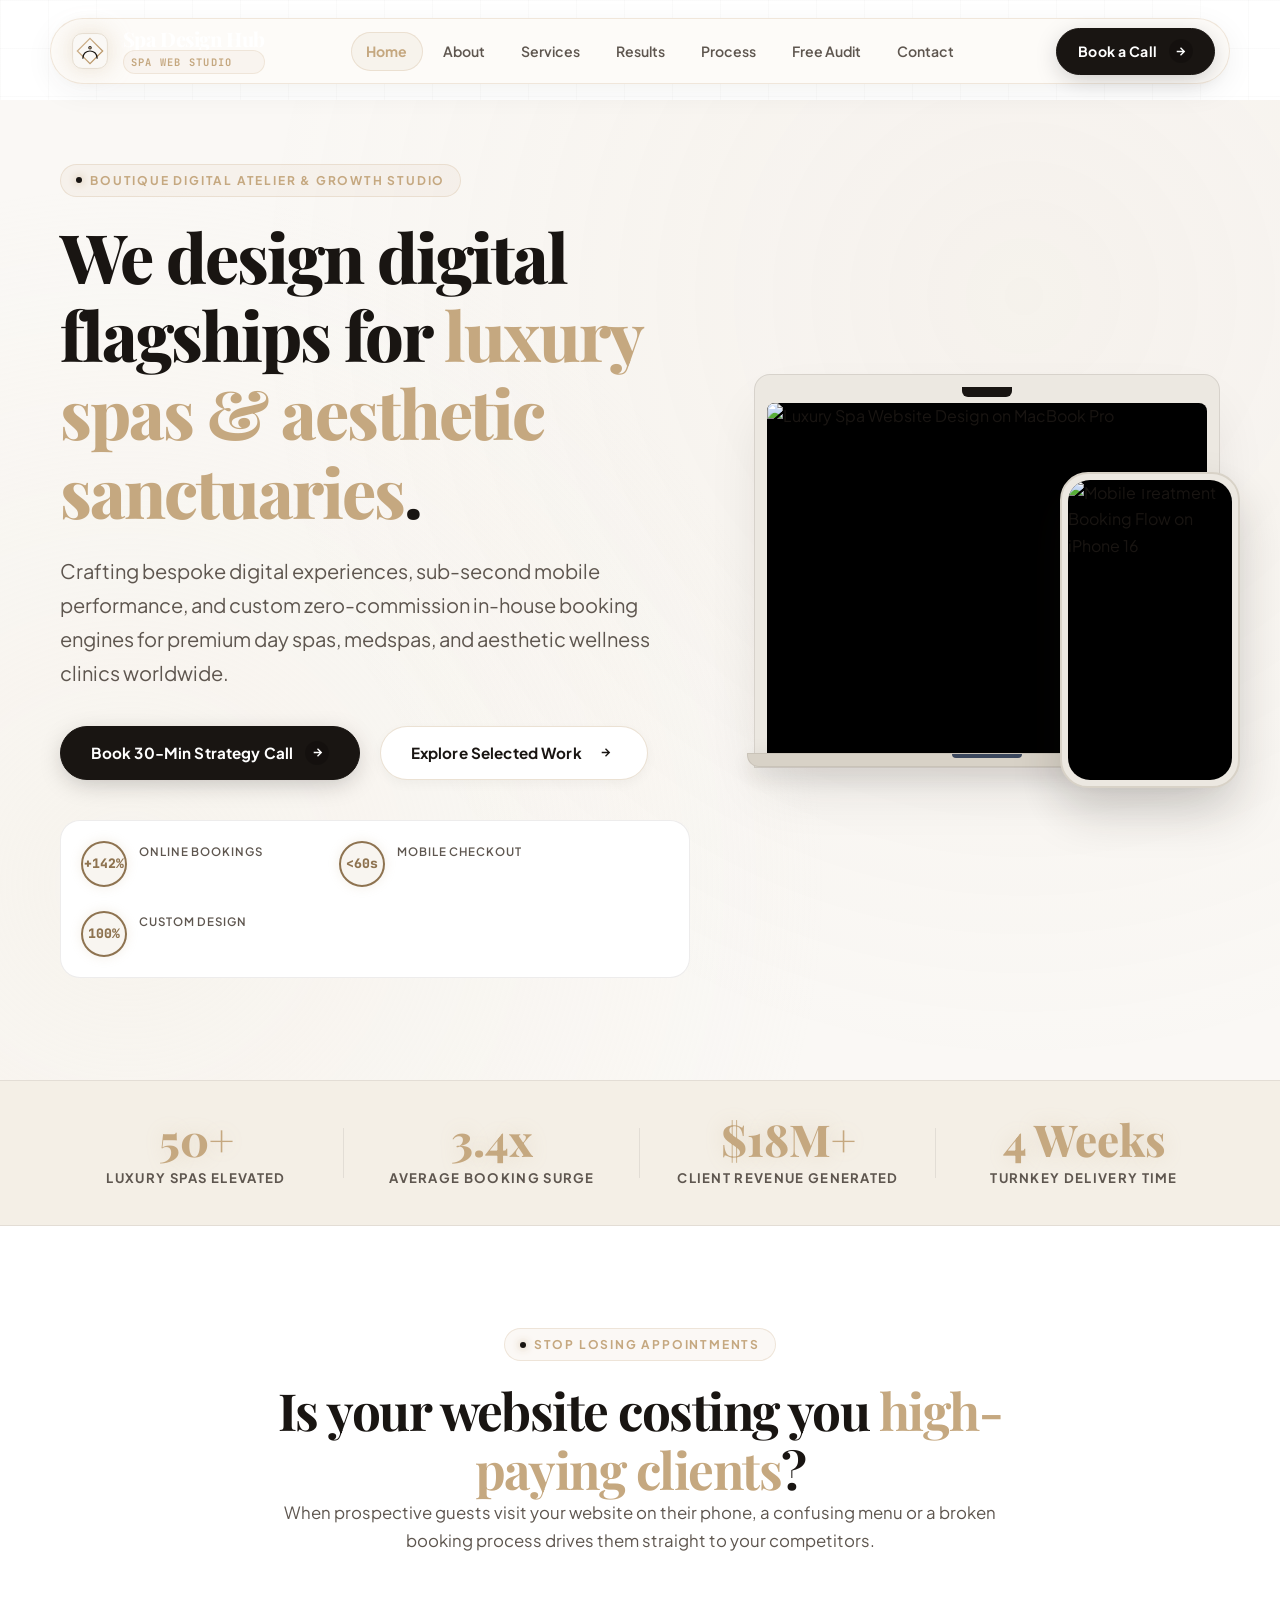
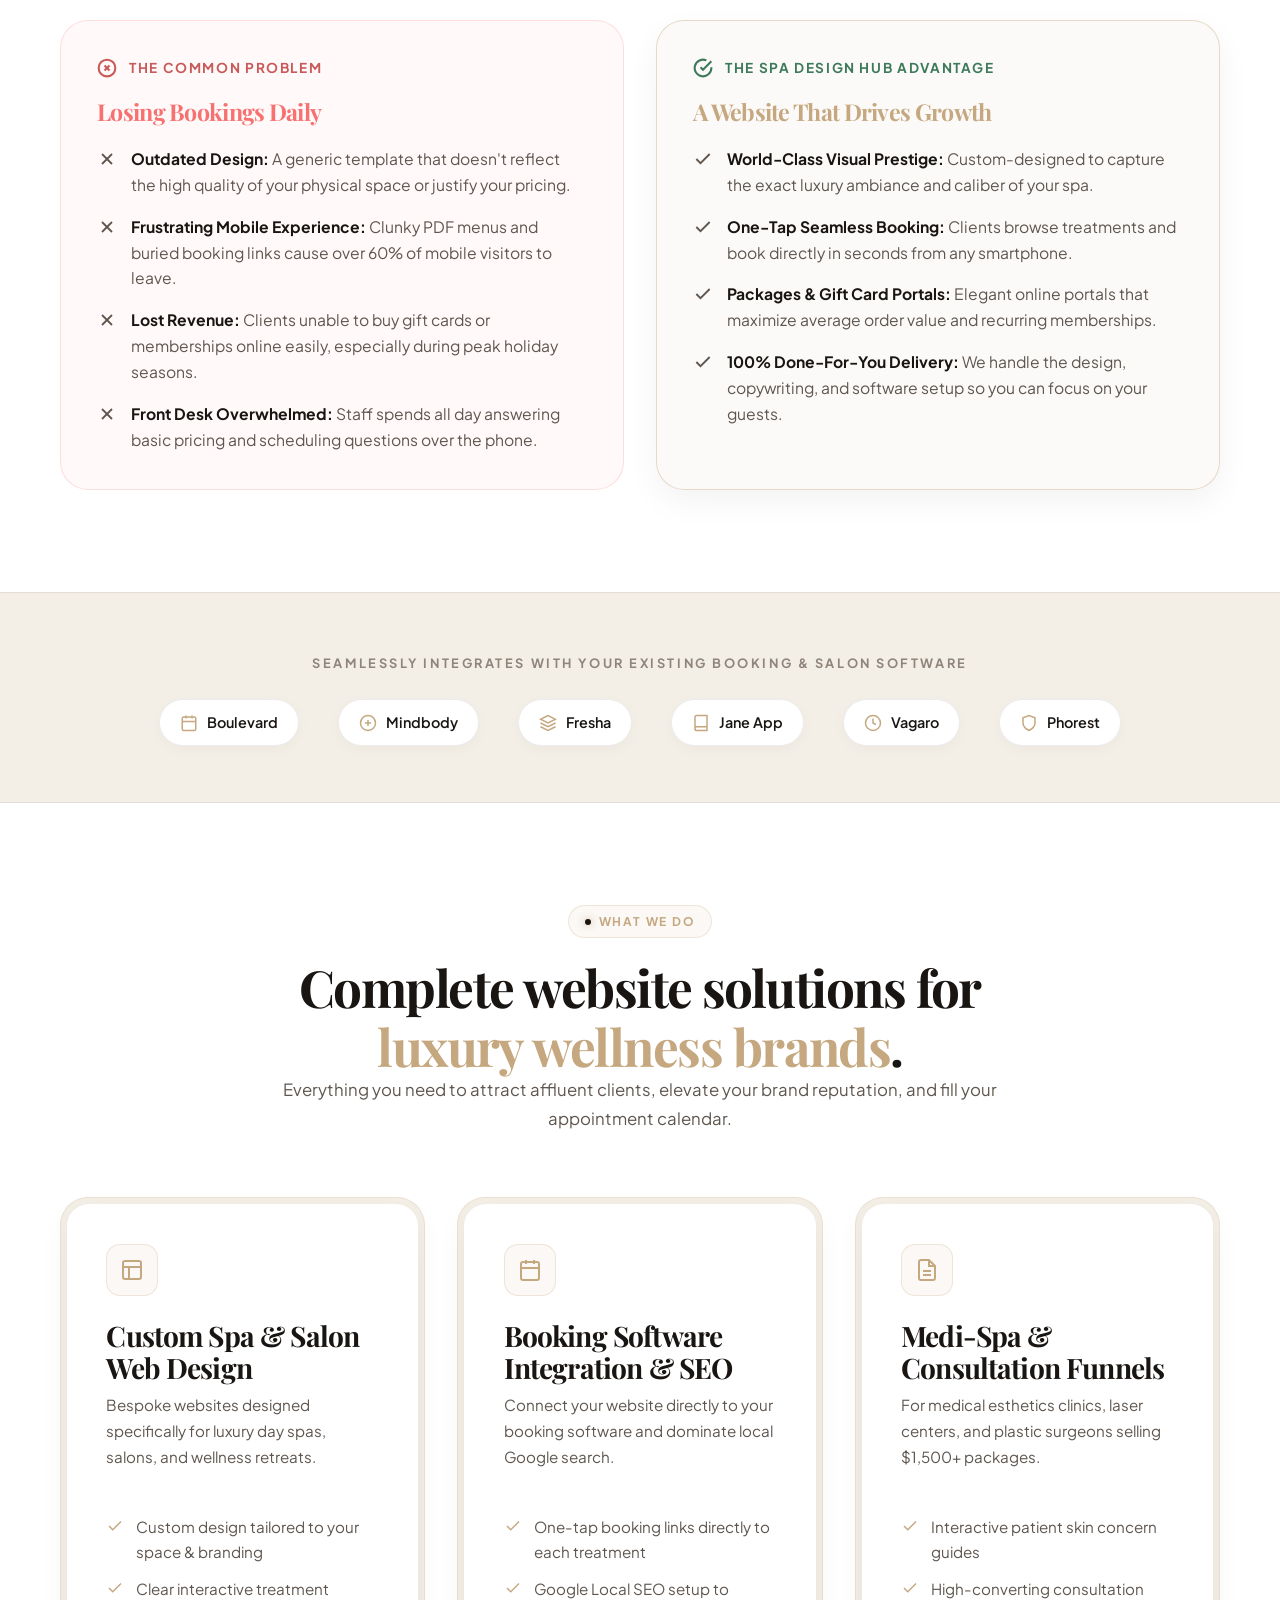
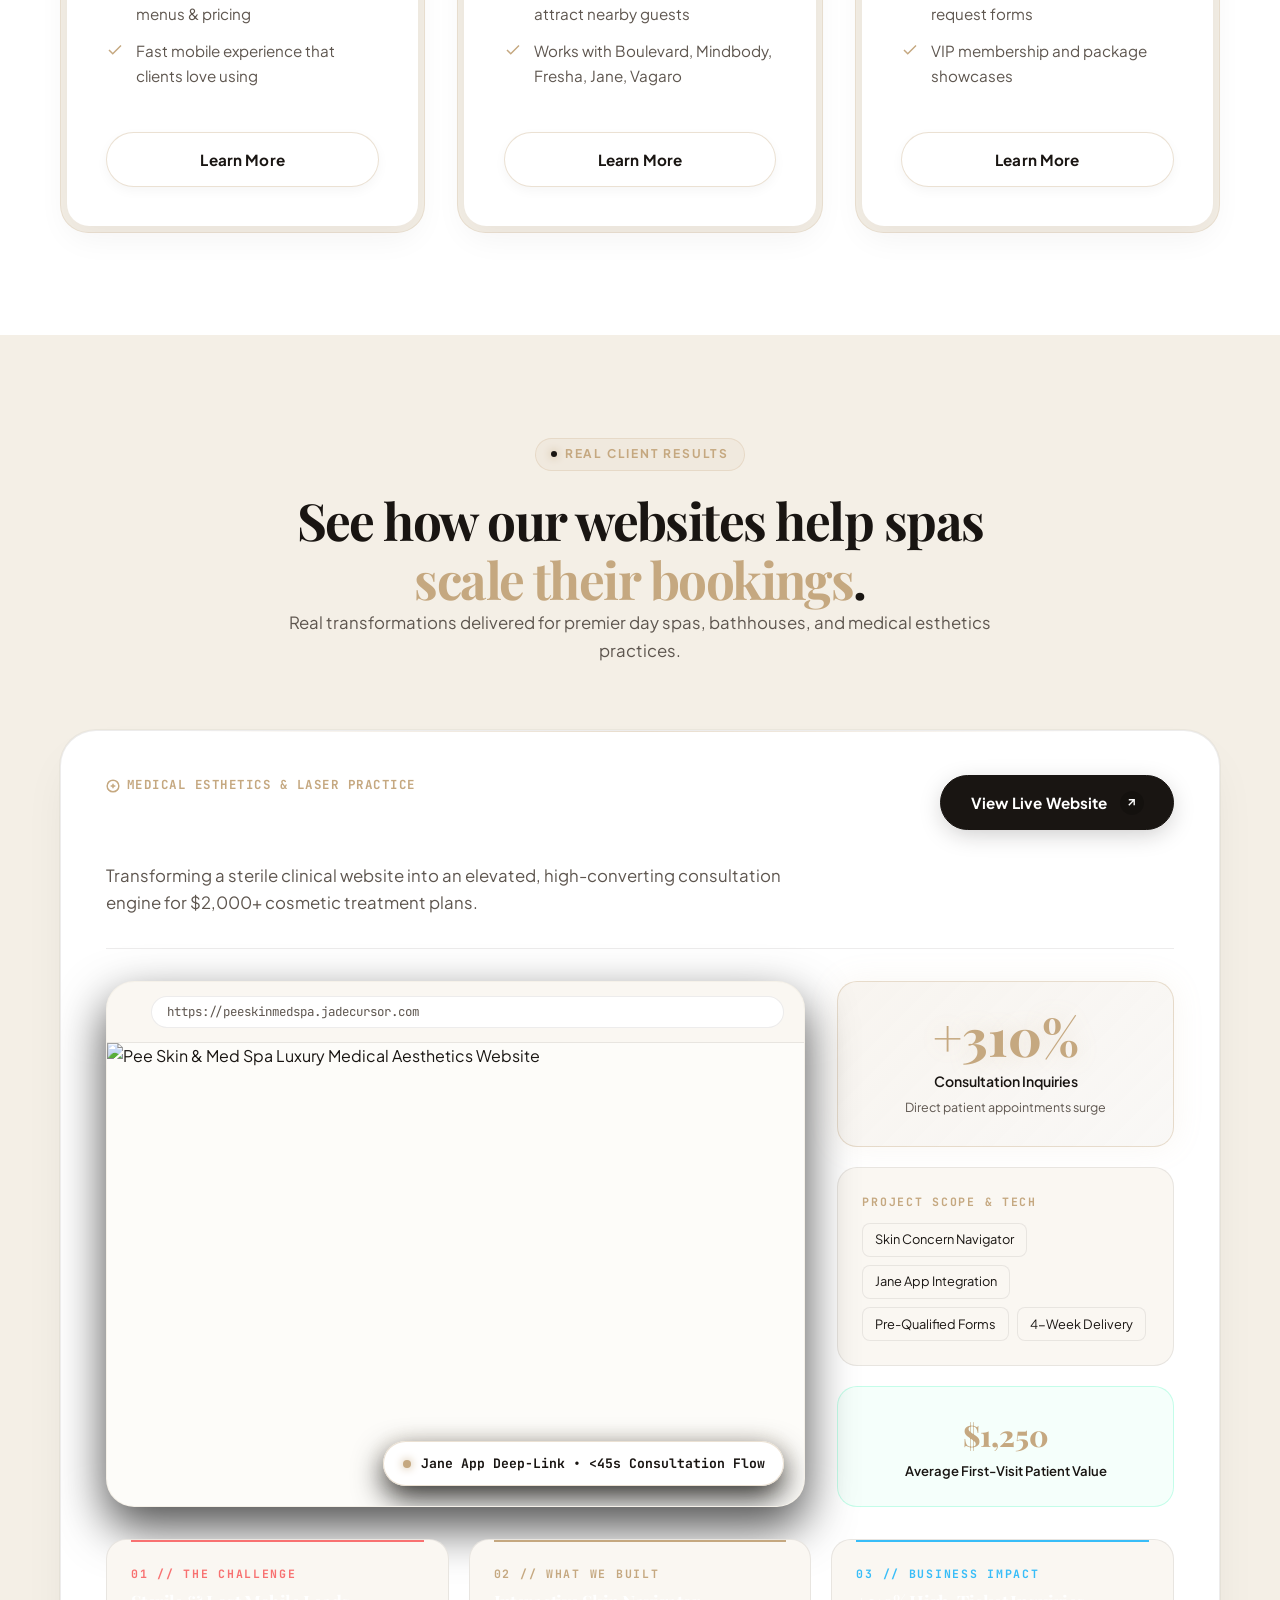
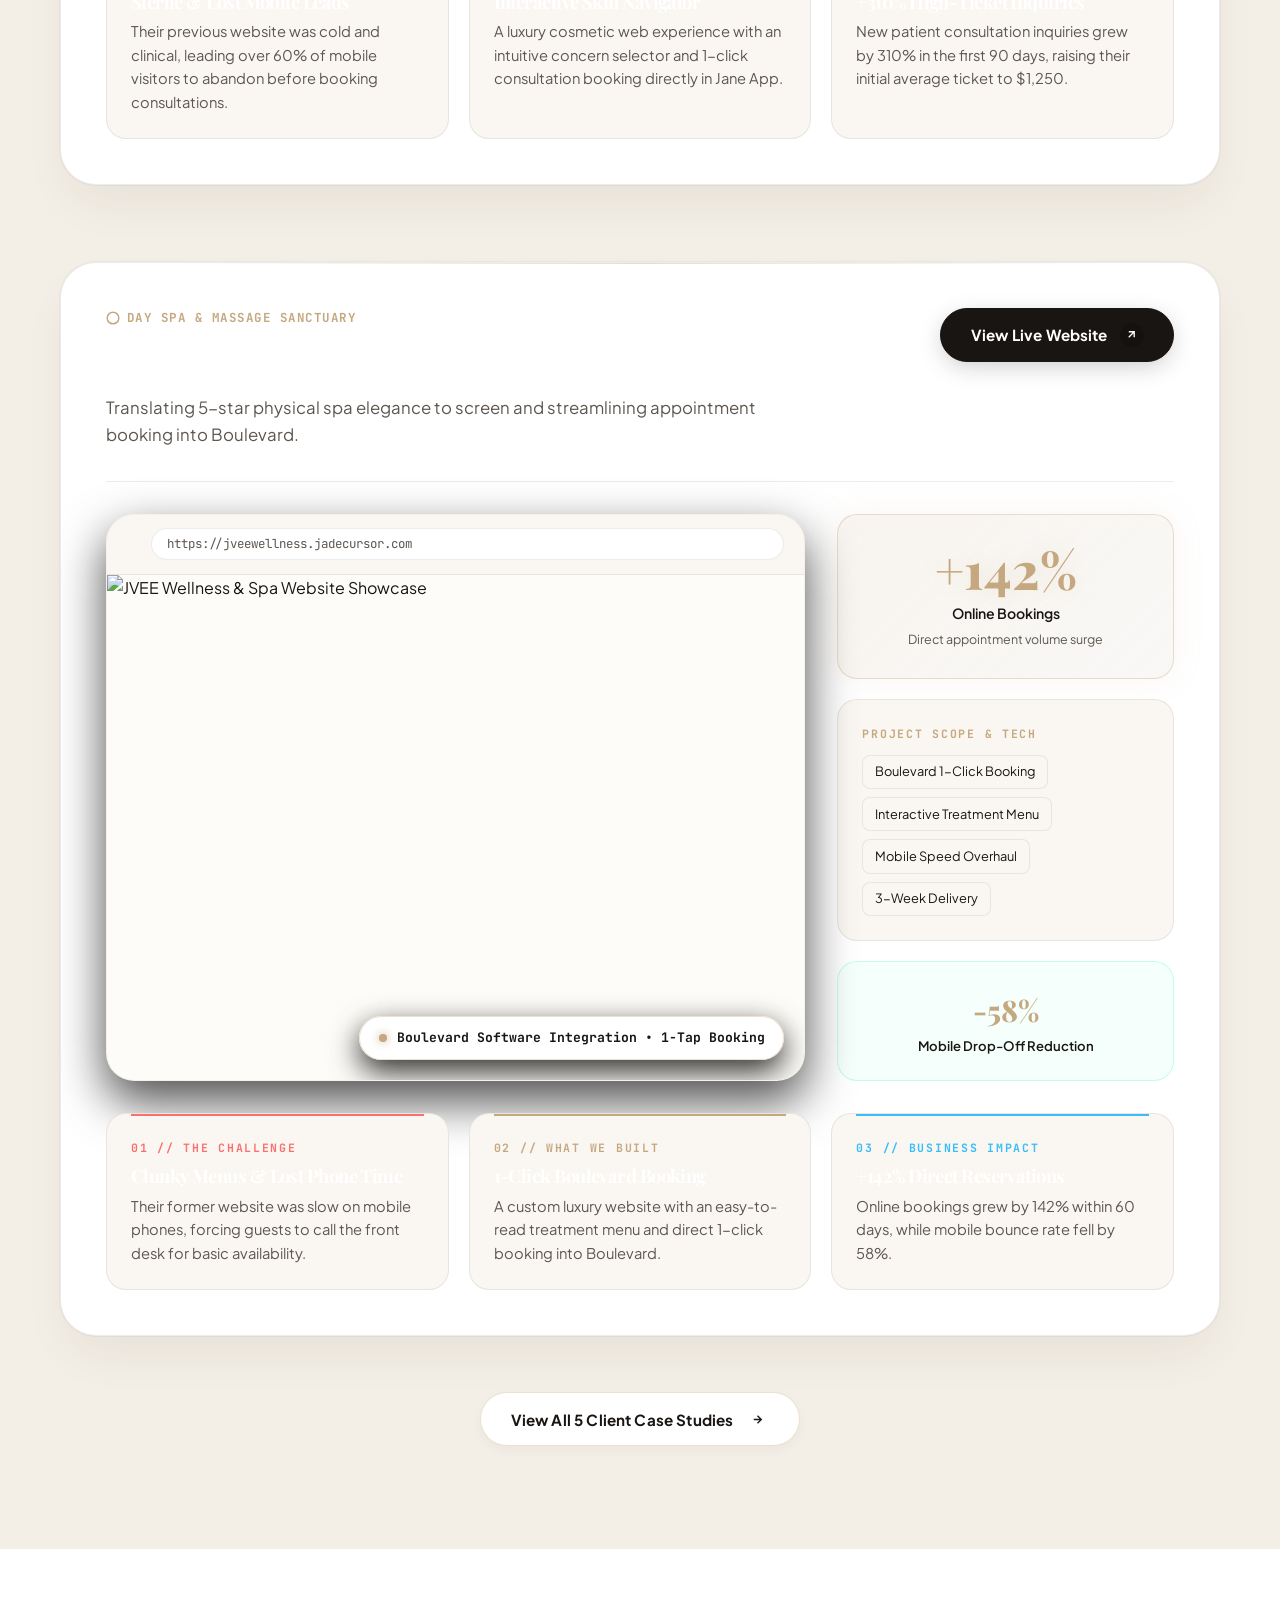
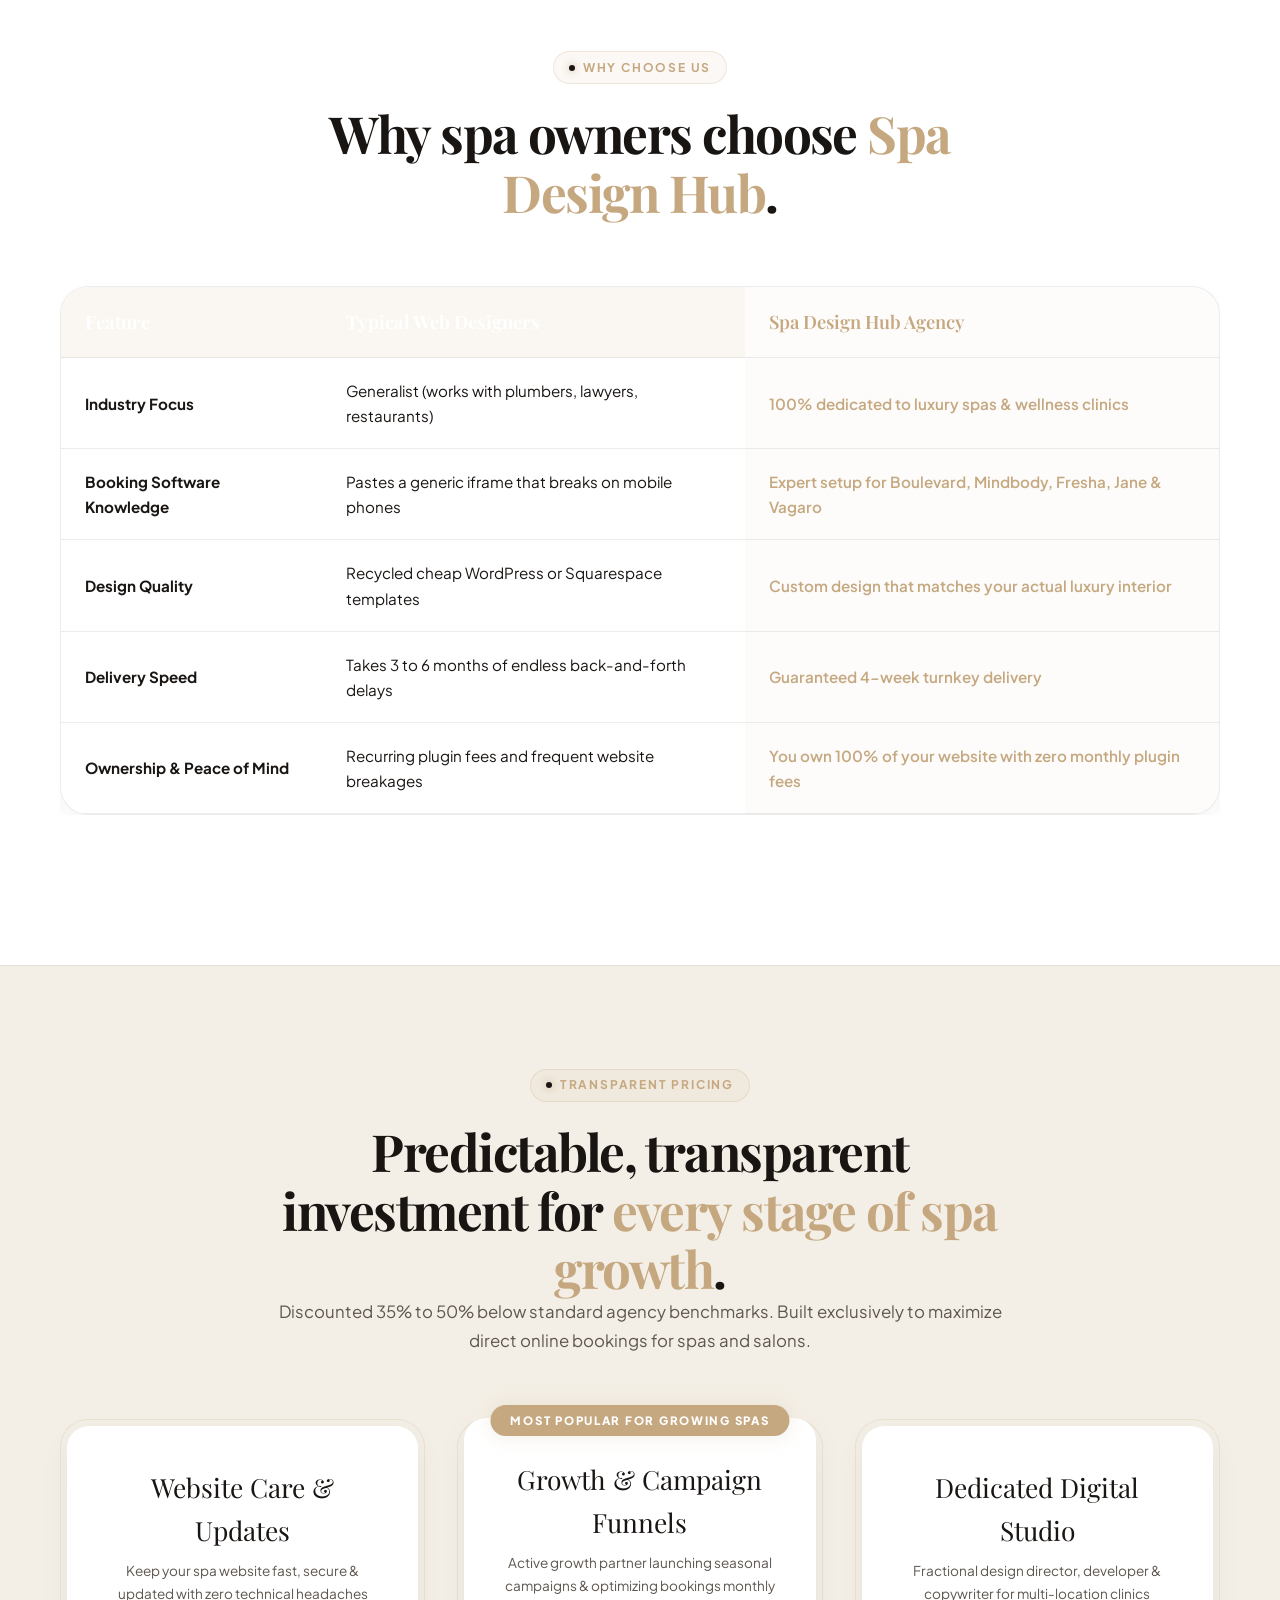
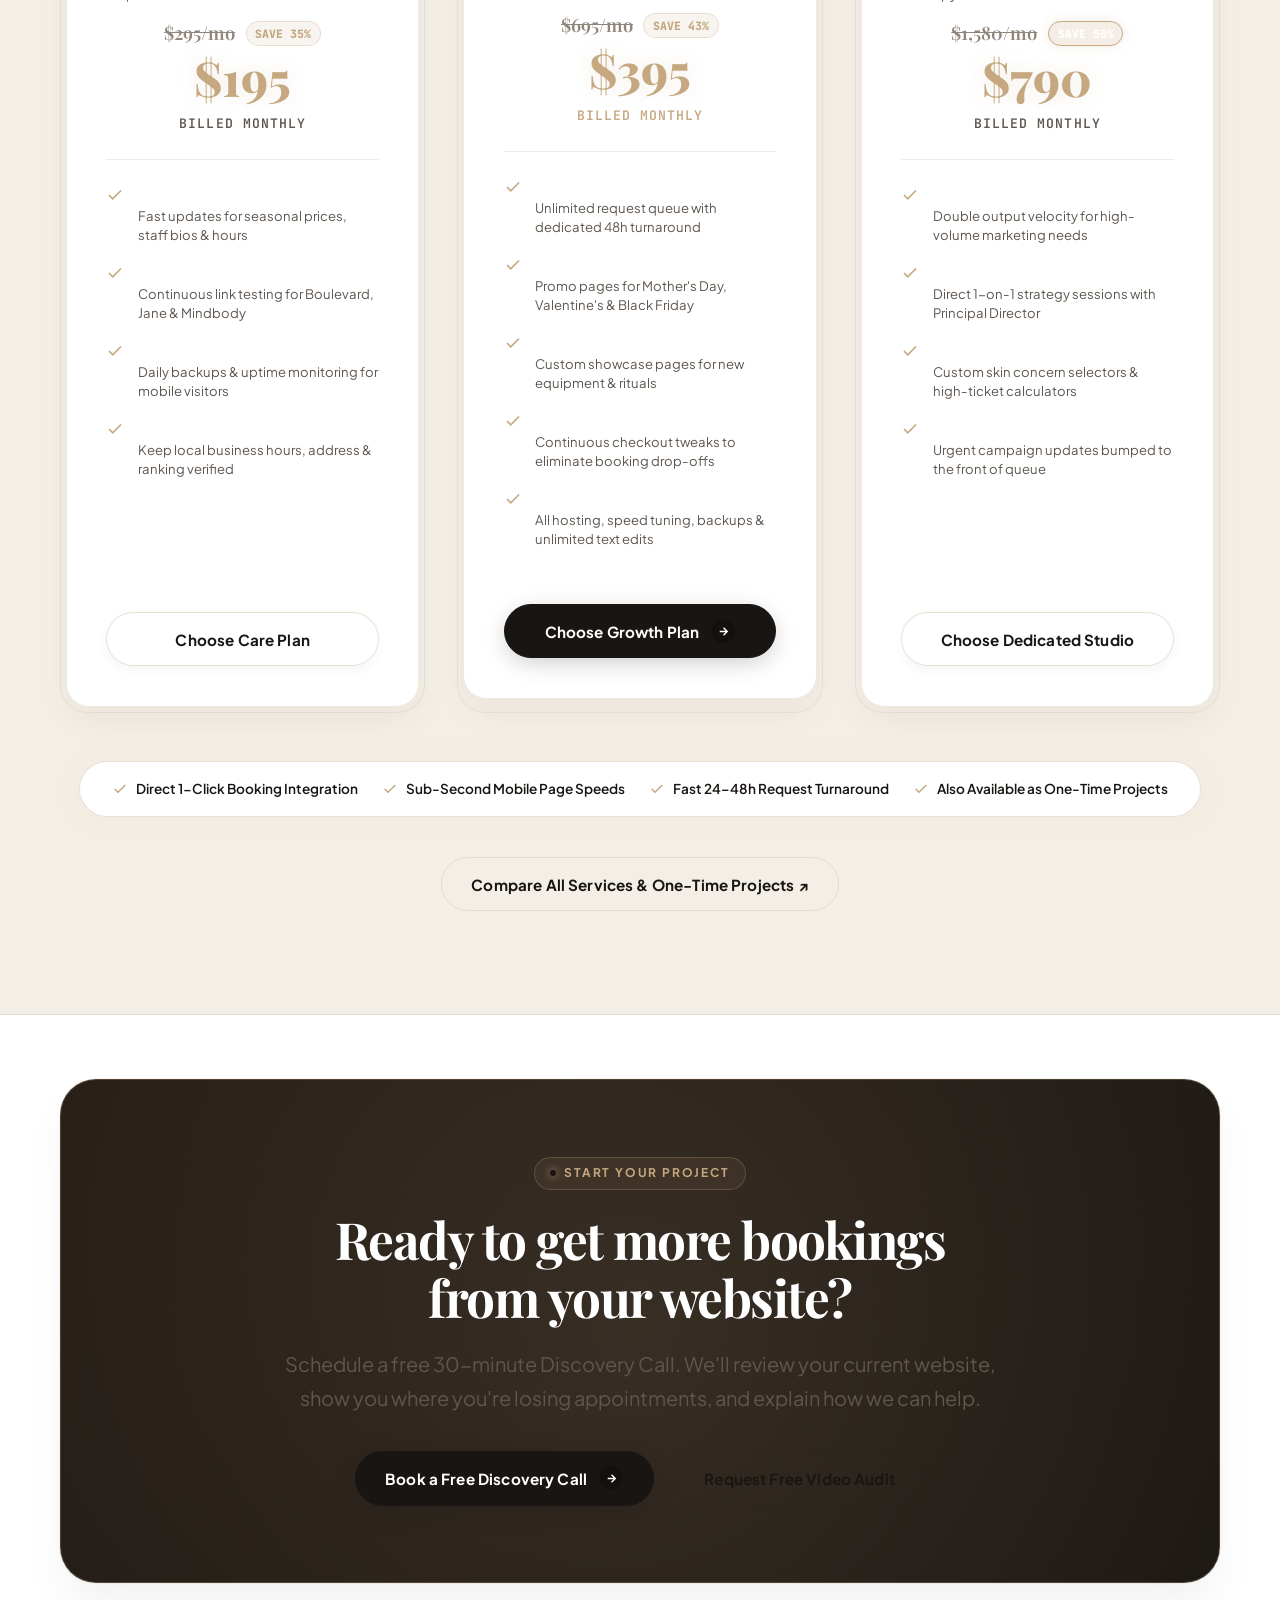
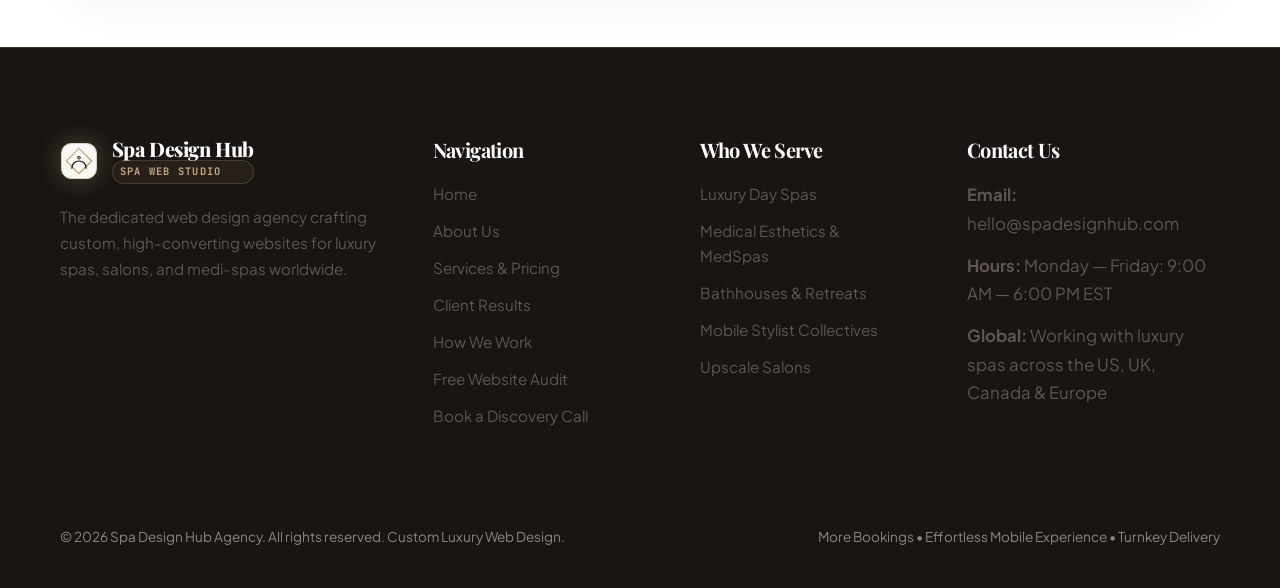
==== commit f959d890: "feat: complete luxury redesign to Spa Design Hub with warm alabaster, champagne gold, and espresso a" ====
--- a/index.html
+++ b/index.html
@@ -3,7 +3,7 @@
 <head>
   <meta charset="UTF-8">
   <meta name="viewport" content="width=device-width, initial-scale=1.0">
-  <title>Jade Cursor | Luxury Spa &amp; Salon Web Design Agency</title>
+  <title>Spa Design Hub | Luxury Spa &amp; Salon Web Design Agency</title>
   <meta name="description" content="We design custom, high-converting websites for luxury spas, salons, and medical esthetics clinics. Turn your web visitors into booked, repeat clients.">
     <!-- Favicon / Brand Icon -->
   <link rel="icon" type="image/svg+xml" href="favicon.svg">
@@ -20,38 +20,25 @@
     <div class="nav-container">
       <div class="nav-bar">
         <!-- High-End Geometric Vector Logo -->
-        <a href="index.html" class="brand-logo" aria-label="Jade Cursor Home">
+        <a href="index.html" class="brand-logo" aria-label="Spa Design Hub Home">
           <svg class="brand-logo-svg" viewBox="0 0 48 48" fill="none" xmlns="http://www.w3.org/2000/svg">
             <defs>
-              <linearGradient id="jadeGradPrimary" x1="0%" y1="0%" x2="100%" y2="100%">
-                <stop offset="0%" stop-color="#00F5A0" />
-                <stop offset="100%" stop-color="#059669" />
+              <linearGradient id="hubGold" x1="0%" y1="0%" x2="100%" y2="100%">
+                <stop offset="0%" stop-color="#D4B996" />
+                <stop offset="100%" stop-color="#B38E5D" />
               </linearGradient>
-              <linearGradient id="jadeFacet1" x1="0%" y1="0%" x2="100%" y2="100%">
-                <stop offset="0%" stop-color="#10B981" stop-opacity="0.8" />
-                <stop offset="100%" stop-color="#047857" stop-opacity="0.9" />
-              </linearGradient>
-              <linearGradient id="jadeFacet2" x1="100%" y1="0%" x2="0%" y2="100%">
-                <stop offset="0%" stop-color="#34D399" stop-opacity="0.4" />
-                <stop offset="100%" stop-color="#064E3B" stop-opacity="0.8" />
-              </linearGradient>
-              <filter id="jadeGlow" x="-20%" y="-20%" width="140%" height="140%">
-                <feGaussianBlur stdDeviation="3" result="blur" />
-                <feComposite in="SourceGraphic" in2="blur" operator="over" />
-              </filter>
             </defs>
-            <polygon points="24,2 43,13 43,35 24,46 5,35 5,13" fill="#080C14" stroke="url(#jadeGradPrimary)" stroke-width="1.8" />
-            <polygon points="24,2 24,24 43,13" fill="url(#jadeFacet1)" />
-            <polygon points="43,13 24,24 43,35" fill="#064E3B" fill-opacity="0.6" />
-            <polygon points="43,35 24,24 24,46" fill="url(#jadeFacet2)" />
-            <polygon points="24,46 24,24 5,35" fill="url(#jadeFacet1)" />
-            <polygon points="5,35 24,24 5,13" fill="#064E3B" fill-opacity="0.6" />
-            <polygon points="5,13 24,24 24,2" fill="url(#jadeFacet2)" />
-            <path d="M21 14L31 24L24 25.5L28 34L24 35.5L20 27L15 31V14H21Z" fill="#00F5A0" filter="url(#jadeGlow)" />
-            <path d="M21 14L31 24L24 25.5L28 34L24 35.5L20 27L15 31V14H21Z" fill="#FFFFFF" fill-opacity="0.85" />
+            <rect x="2" y="2" width="44" height="44" rx="12" fill="#FAF8F5" stroke="#E5DDD0" stroke-width="1.2" />
+            <g transform="translate(24, 24)">
+              <polygon points="0,-16 16,0 0,16 -16,0" fill="none" stroke="url(#hubGold)" stroke-width="1.6" />
+              <path d="M-9,9 C-9,-3 9,-3 9,9" fill="none" stroke="#191512" stroke-width="1.5" stroke-linecap="round" />
+              <line x1="0" y1="-10" x2="0" y2="9" stroke="url(#hubGold)" stroke-width="1.5" stroke-linecap="round" />
+              <circle cx="0" cy="-4" r="2.2" fill="#191512" />
+              <circle cx="0" cy="-4" r="1.2" fill="url(#hubGold)" />
+            </g>
           </svg>
           <div class="brand-text-block">
-            <span class="brand-title">Jade Cursor</span>
+            <span class="brand-title">Spa Design Hub</span>
             <span class="brand-badge">Spa Web Studio</span>
           </div>
         </a>
@@ -96,7 +83,7 @@
             <li><a href="contact.html" class="mobile-nav-link"><span>Contact Us</span> <span class="nav-num">07</span></a></li>
           </ul>
           <div class="mobile-nav-footer">
-            <p><strong>hello@jadecursor.com</strong></p>
+            <p><strong>hello@spadesignhub.com</strong></p>
             <p style="font-size: 0.85rem; margin-top: 0.25rem;">Dedicated Web Design Agency for Luxury Spas &amp; Salons</p>
             <div style="margin-top: 1.25rem;">
               <a href="book-a-call.html" class="btn btn-primary" style="width: 100%;">Book a Discovery Call</a>
@@ -117,23 +104,23 @@
           <div class="hero-content">
             <div class="eyebrow-pill">
               <span class="pill-dot"></span>
-              Web Design Exclusively for Luxury Spas &amp; Salons
+              Boutique Digital Atelier &amp; Growth Studio
             </div>
             <h1 class="hero-title">
-              We build luxury spa websites that turn visitors into <span class="text-jade-accent">booked clients</span>.
+              We design digital flagships for <span class="text-jade-accent">luxury spas &amp; aesthetic sanctuaries</span>.
             </h1>
             <p class="hero-description">
-              Your spa delivers an unforgettable experience in person. We build custom, high-converting websites that reflect your luxury standard, showcase your signature treatments, and make booking appointments effortless.
+              Crafting bespoke digital experiences, sub-second mobile performance, and custom zero-commission in-house booking engines for premium day spas, medspas, and aesthetic wellness clinics worldwide.
             </p>
             <div class="hero-actions">
-              <a href="contact.html" class="btn btn-primary">
-                Book a Free Discovery Call
+              <a href="book-a-call.html" class="btn btn-primary">
+                Book 30-Min Strategy Call
                 <span class="btn-icon-wrapper">
                   <svg viewBox="0 0 24 24"><path d="M5 12h14M12 5l7 7-7 7"/></svg>
                 </span>
               </a>
-              <a href="audit.html" class="btn btn-secondary">
-                Get a Free 5-Min Video Audit
+              <a href="portfolio.html" class="btn btn-secondary">
+                Explore Selected Work
                 <span class="btn-icon-wrapper">
                   <svg viewBox="0 0 24 24"><path d="M5 12h14M12 5l7 7-7 7"/></svg>
                 </span>
@@ -171,7 +158,7 @@
             <div class="macbook-mockup">
               <div class="macbook-notch"></div>
               <div class="macbook-screen">
-                <img src="https://images.unsplash.com/photo-1540555700478-4be289fbecef?auto=format&fit=crop&w=1000&q=80" alt="Luxury Spa Website Design on MacBook Pro">
+                <img loading="lazy" decoding="async" src="https://images.unsplash.com/photo-1540555700478-4be289fbecef?auto=format&fit=crop&w=1000&q=80" alt="Luxury Spa Website Design on MacBook Pro">
               </div>
               <div class="macbook-base"></div>
             </div>
@@ -179,7 +166,7 @@
             <div class="iphone-mockup">
               <div class="iphone-island"></div>
               <div class="iphone-screen">
-                <img src="https://images.unsplash.com/photo-1583416750470-965b2707b355?auto=format&fit=crop&w=600&q=80" alt="Mobile Treatment Booking Flow on iPhone 16">
+                <img loading="lazy" decoding="async" src="https://images.unsplash.com/photo-1583416750470-965b2707b355?auto=format&fit=crop&w=600&q=80" alt="Mobile Treatment Booking Flow on iPhone 16">
               </div>
             </div>
           </div>
@@ -263,7 +250,7 @@
           <div class="audit-status-card jade-way">
             <div class="audit-header">
               <svg width="20" height="20" viewBox="0 0 24 24" fill="none" stroke="currentColor" stroke-width="2.5"><path d="M22 11.08V12a10 10 0 1 1-5.93-9.14"/><polyline points="22 4 12 14.01 9 11.01" fill="none" stroke="currentColor"/></svg>
-              The Jade Cursor Advantage
+              The Spa Design Hub Advantage
             </div>
             <h3 style="font-size: 1.45rem; color: var(--color-jade-neon);">A Website That Drives Growth</h3>
             <ul class="audit-point-list">
@@ -489,7 +476,7 @@
                   <span class="bento-browser-url">https://peeskinmedspa.jadecursor.com</span>
                 </div>
                 <div class="bento-browser-img-wrap">
-                  <img src="https://images.unsplash.com/photo-1570172619644-dfd03ed5d881?auto=format&fit=crop&w=1200&q=80" alt="Pee Skin &amp; Med Spa Luxury Medical Aesthetics Website">
+                  <img loading="lazy" decoding="async" src="https://images.unsplash.com/photo-1570172619644-dfd03ed5d881?auto=format&fit=crop&w=1200&q=80" alt="Pee Skin &amp; Med Spa Luxury Medical Aesthetics Website">
                   <div class="bento-floating-badge">
                     <span class="live-dot"></span>
                     <span>Jane App Deep-Link &bull; &lt;45s Consultation Flow</span>
@@ -572,7 +559,7 @@
                   <span class="bento-browser-url">https://jveewellness.jadecursor.com</span>
                 </div>
                 <div class="bento-browser-img-wrap">
-                  <img src="https://images.unsplash.com/photo-1540555700478-4be289fbecef?auto=format&fit=crop&w=1200&q=80" alt="JVEE Wellness &amp; Spa Website Showcase">
+                  <img loading="lazy" decoding="async" src="https://images.unsplash.com/photo-1540555700478-4be289fbecef?auto=format&fit=crop&w=1200&q=80" alt="JVEE Wellness &amp; Spa Website Showcase">
                   <div class="bento-floating-badge">
                     <span class="live-dot"></span>
                     <span>Boulevard Software Integration &bull; 1-Tap Booking</span>
@@ -646,7 +633,7 @@
             Why Choose Us
           </div>
           <h2>
-            Why spa owners choose <span class="text-jade-accent">Jade Cursor</span>.
+            Why spa owners choose <span class="text-jade-accent">Spa Design Hub</span>.
           </h2>
         </div>
 
@@ -656,7 +643,7 @@
               <tr>
                 <th>Feature</th>
                 <th>Typical Web Designers</th>
-                <th class="highlight-col">Jade Cursor Agency</th>
+                <th class="highlight-col">Spa Design Hub Agency</th>
               </tr>
             </thead>
             <tbody>
@@ -957,7 +944,7 @@
        ========================================================================== -->
   <div class="mobile-sticky-cta" aria-label="Mobile Quick Booking CTA">
     <div class="mobile-cta-text">
-      <strong>Jade Cursor</strong>
+      <strong>Spa Design Hub</strong>
       <span>Spa Web Design</span>
     </div>
     <a href="contact.html" class="btn btn-gold">
@@ -974,17 +961,23 @@
         <div class="footer-brand">
           <a href="index.html" class="brand-logo">
             <svg class="brand-logo-svg" viewBox="0 0 48 48" fill="none" xmlns="http://www.w3.org/2000/svg">
-              <polygon points="24,2 43,13 43,35 24,46 5,35 5,13" fill="#080C14" stroke="#00F5A0" stroke-width="1.8" />
-              <polygon points="24,2 24,24 43,13" fill="#10B981" fill-opacity="0.8" />
-              <polygon points="43,13 24,24 43,35" fill="#064E3B" fill-opacity="0.6" />
-              <polygon points="43,35 24,24 24,46" fill="#34D399" fill-opacity="0.4" />
-              <polygon points="24,46 24,24 5,35" fill="#10B981" fill-opacity="0.8" />
-              <polygon points="5,35 24,24 5,13" fill="#064E3B" fill-opacity="0.6" />
-              <polygon points="5,13 24,24 24,2" fill="#34D399" fill-opacity="0.4" />
-              <path d="M21 14L31 24L24 25.5L28 34L24 35.5L20 27L15 31V14H21Z" fill="#00F5A0" />
-            </svg>
-            <div class="brand-text-block">
-              <span class="brand-title">Jade Cursor</span>
+            <defs>
+              <linearGradient id="hubGold" x1="0%" y1="0%" x2="100%" y2="100%">
+                <stop offset="0%" stop-color="#D4B996" />
+                <stop offset="100%" stop-color="#B38E5D" />
+              </linearGradient>
+            </defs>
+            <rect x="2" y="2" width="44" height="44" rx="12" fill="#FAF8F5" stroke="#E5DDD0" stroke-width="1.2" />
+            <g transform="translate(24, 24)">
+              <polygon points="0,-16 16,0 0,16 -16,0" fill="none" stroke="url(#hubGold)" stroke-width="1.6" />
+              <path d="M-9,9 C-9,-3 9,-3 9,9" fill="none" stroke="#191512" stroke-width="1.5" stroke-linecap="round" />
+              <line x1="0" y1="-10" x2="0" y2="9" stroke="url(#hubGold)" stroke-width="1.5" stroke-linecap="round" />
+              <circle cx="0" cy="-4" r="2.2" fill="#191512" />
+              <circle cx="0" cy="-4" r="1.2" fill="url(#hubGold)" />
+            </g>
+          </svg>
+          <div class="brand-text-block">
+              <span class="brand-title">Spa Design Hub</span>
               <span class="brand-badge">Spa Web Studio</span>
             </div>
           </a>
@@ -1020,7 +1013,7 @@
         <div class="footer-col">
           <h4>Contact Us</h4>
           <div class="footer-contact-info">
-            <p><strong>Email:</strong> hello@jadecursor.com</p>
+            <p><strong>Email:</strong> hello@spadesignhub.com</p>
             <p><strong>Hours:</strong> Monday — Friday: 9:00 AM — 6:00 PM EST</p>
             <p><strong>Global:</strong> Working with luxury spas across the US, UK, Canada &amp; Europe</p>
           </div>
@@ -1029,7 +1022,7 @@
 
       <div class="footer-bottom">
         <div>
-          &copy; 2026 Jade Cursor Agency. All rights reserved. Custom Luxury Web Design.
+          &copy; 2026 Spa Design Hub Agency. All rights reserved. Custom Luxury Web Design.
         </div>
         <div>
           <span>More Bookings</span> &bull; <span>Effortless Mobile Experience</span> &bull; <span>Turnkey Delivery</span>
--- a/css/styles.css
+++ b/css/styles.css
@@ -1,48 +1,54 @@
 /* ==========================================================================
-   JADE CURSOR — HIGH-PERFORMANCE TECH & WEB DESIGN AGENCY DESIGN SYSTEM
-   Dark Tech Agency Theme (Linear / Stripe / Awwwards Inspired)
-   Floating Glassmorphism Header & Bespoke Luxury Vector Logo
-   Award-Winning Bento Grid Case Studies & Client Qualification Matrix
-   Strictly Pure CSS (Zero JavaScript Architecture)
+   SPA DESIGN HUB — HIGH-PERFORMANCE WEB DESIGN & CONVERSION AGENCY
+   Luminous Architectural Luxury Theme (Aman / Aesop / Clinique La Prairie Inspired)
+   Warm Alabaster (#FAF8F5) Canvas, Champagne Gold (#C5A880) & Espresso (#191512)
+   Playfair Display Serif & Plus Jakarta Sans
+   Bespoke Device Stages & Conversion-Engineered Booking Architecture
    ========================================================================== */
 
-@import url('https://fonts.googleapis.com/css2?family=Plus+Jakarta+Sans:wght@300;400;500;600;700;800&family=Space+Grotesk:wght@500;600;700&display=swap');
+@import url('https://fonts.googleapis.com/css2?family=Playfair+Display:ital,wght@0,400;0,500;0,600;0,700;1,400;1,600&family=Plus+Jakarta+Sans:wght@300;400;500;600;700;800&family=JetBrains+Mono:wght@400;500;700&display=swap');
 
 :root {
-  /* --- Brand Color System: Obsidian Dark & Electric Jade --- */
-  --color-bg: #080C14;
-  --color-bg-alt: #0D121D;
-  --color-surface: #111724;
-  --color-surface-raised: #161F30;
-  --color-surface-hover: #1C263B;
+  /* --- Brand Color System: Warm Alabaster & Champagne Gold --- */
+  --color-bg: #FAF8F5;
+  --color-bg-alt: #F4EFE6;
+  --color-surface: #FFFFFF;
+  --color-surface-raised: #FAF7F2;
+  --color-surface-hover: #F2EDE4;
   
-  /* Electric Jade & Neon Accents */
-  --color-jade-neon: #00F5A0;
-  --color-jade-primary: #10B981;
-  --color-jade-dark: #059669;
-  --color-jade-glow: rgba(0, 245, 160, 0.25);
-  --color-jade-glow-strong: rgba(0, 245, 160, 0.45);
-  --color-jade-tint: rgba(0, 245, 160, 0.08);
+  /* Champagne Gold & Warm Bronze Accents */
+  --color-jade-neon: #C5A880; /* Mapped to Champagne Gold for backwards-compatible classes */
+  --color-jade-primary: #8E7350; /* Deep Warm Bronze */
+  --color-jade-dark: #6D5537;
+  --color-jade-glow: rgba(197, 168, 128, 0.22);
+  --color-jade-glow-strong: rgba(197, 168, 128, 0.4);
+  --color-jade-tint: rgba(197, 168, 128, 0.08);
+
+  /* Primary Brand Tokens */
+  --color-gold: #C5A880;
+  --color-gold-dark: #8E7350;
+  --color-gold-tint: rgba(197, 168, 128, 0.12);
+  --color-espresso: #191512;
 
   /* Borders & Hairlines */
-  --color-border: rgba(255, 255, 255, 0.09);
-  --color-border-subtle: rgba(255, 255, 255, 0.05);
-  --color-border-glow: rgba(0, 245, 160, 0.35);
+  --color-border: rgba(30, 24, 18, 0.08);
+  --color-border-subtle: rgba(30, 24, 18, 0.05);
+  --color-border-glow: rgba(197, 168, 128, 0.35);
 
   /* Typography Colors */
-  --color-text-main: #F8FAFC;
-  --color-text-muted: #94A3B8;
-  --color-text-subtle: #64748B;
-  --color-text-inverse: #080C14;
+  --color-text-main: #191512;
+  --color-text-muted: #5E564F;
+  --color-text-subtle: #8F857B;
+  --color-text-inverse: #FFFFFF;
 
   /* Status Colors */
-  --color-status-green: #00F5A0;
-  --color-status-red: #F87171;
+  --color-status-green: #3D7A5A;
+  --color-status-red: #C85A5A;
 
   /* Typography System */
   --font-sans: 'Plus Jakarta Sans', system-ui, -apple-system, BlinkMacSystemFont, "Segoe UI", Roboto, sans-serif;
-  --font-display: 'Space Grotesk', var(--font-sans);
-  --font-mono: ui-monospace, SFMono-Regular, "SF Mono", Menlo, Consolas, monospace;
+  --font-display: 'Playfair Display', Georgia, serif;
+  --font-mono: 'JetBrains Mono', ui-monospace, SFMono-Regular, "SF Mono", Menlo, Consolas, monospace;
 
   /* Scale & Spacing */
   --space-2xs: 0.25rem;
@@ -65,13 +71,13 @@
   --radius-2xl: 36px;
   --radius-full: 9999px;
 
-  /* Elevation & Glows */
-  --shadow-subtle: 0 4px 20px -2px rgba(0, 0, 0, 0.4);
-  --shadow-ambient: 0 12px 36px -4px rgba(0, 0, 0, 0.6);
-  --shadow-lift: 0 24px 64px -12px rgba(0, 0, 0, 0.75);
-  --shadow-jade-glow: 0 0 32px -4px var(--color-jade-glow);
-  --shadow-device: 0 32px 80px -16px rgba(0, 0, 0, 0.85);
-  --shadow-inset-soft: inset 0 1px 1px rgba(255, 255, 255, 0.12);
+  /* Elevation & Soft Diffused Ambient Shadows */
+  --shadow-subtle: 0 4px 16px -2px rgba(35, 28, 22, 0.04);
+  --shadow-ambient: 0 16px 36px -6px rgba(35, 28, 22, 0.06);
+  --shadow-lift: 0 24px 50px -12px rgba(35, 28, 22, 0.08), 0 0 0 1px rgba(35, 28, 22, 0.04);
+  --shadow-jade-glow: 0 0 30px -4px rgba(197, 168, 128, 0.25);
+  --shadow-device: 0 28px 60px -14px rgba(35, 28, 22, 0.12);
+  --shadow-inset-soft: inset 0 1px 2px rgba(255, 255, 255, 0.8);
 
   /* Fluid Motion & Transitions */
   --ease-tech: cubic-bezier(0.16, 1, 0.3, 1);
@@ -102,7 +108,7 @@
 
 body {
   font-family: var(--font-sans);
-  background-color: var(--color-bg);
+  background-color: #FFFFFF;
   color: var(--color-text-main);
   line-height: 1.65;
   font-weight: 400;
@@ -119,8 +125,8 @@
   position: fixed;
   inset: 0;
   background-image: 
-    linear-gradient(to right, rgba(255, 255, 255, 0.025) 1px, transparent 1px),
-    linear-gradient(to bottom, rgba(255, 255, 255, 0.025) 1px, transparent 1px);
+    linear-gradient(to right, rgba(30, 24, 18, 0.02) 1px, transparent 1px),
+    linear-gradient(to bottom, rgba(30, 24, 18, 0.02) 1px, transparent 1px);
   background-size: 48px 48px;
   pointer-events: none;
   z-index: 0;
@@ -217,19 +223,19 @@
   display: flex;
   align-items: center;
   justify-content: space-between;
-  background: rgba(11, 16, 26, 0.82);
+  padding: 0.55rem 0.85rem 0.55rem 1.25rem;
+  background: rgba(253, 251, 247, 0.88);
   backdrop-filter: blur(20px);
   -webkit-backdrop-filter: blur(20px);
-  border: 1px solid rgba(255, 255, 255, 0.1);
-  box-shadow: 0 16px 40px -8px rgba(0, 0, 0, 0.8), inset 0 1px 1px rgba(255, 255, 255, 0.12);
+  border: 1px solid rgba(197, 168, 128, 0.25);
   border-radius: var(--radius-full);
-  padding: 0.55rem 0.85rem 0.55rem 1.25rem;
-  transition: var(--transition-smooth);
+  box-shadow: 0 8px 30px rgba(35, 28, 22, 0.06);
+  position: relative;
 }
 
 .nav-bar:hover {
-  border-color: rgba(0, 245, 160, 0.25);
-  box-shadow: 0 20px 50px -10px rgba(0, 0, 0, 0.9), 0 0 24px rgba(0, 245, 160, 0.12);
+  border-color: rgba(197, 168, 128, 0.25);
+  box-shadow: 0 20px 50px -10px rgba(0, 0, 0, 0.9), 0 0 24px rgba(197, 168, 128, 0.12);
 }
 
 /* High-End Vector Logo */
@@ -248,13 +254,13 @@
   width: 38px;
   height: 38px;
   flex-shrink: 0;
-  filter: drop-shadow(0 0 12px rgba(0, 245, 160, 0.35));
+  filter: drop-shadow(0 0 12px rgba(197, 168, 128, 0.35));
   transition: var(--transition-smooth);
 }
 
 .brand-logo:hover .brand-logo-svg {
   transform: rotate(10deg) scale(1.08);
-  filter: drop-shadow(0 0 16px rgba(0, 245, 160, 0.6));
+  filter: drop-shadow(0 0 16px rgba(197, 168, 128, 0.6));
 }
 
 .brand-text-block {
@@ -277,8 +283,8 @@
   text-transform: uppercase;
   letter-spacing: 0.12em;
   color: var(--color-jade-neon);
-  background: rgba(0, 245, 160, 0.08);
-  border: 1px solid rgba(0, 245, 160, 0.2);
+  background: rgba(197, 168, 128, 0.08);
+  border: 1px solid rgba(197, 168, 128, 0.2);
   padding: 0.15rem 0.45rem;
   border-radius: var(--radius-full);
   font-weight: 700;
@@ -307,9 +313,9 @@
 
 .desktop-nav .nav-link.active {
   color: var(--color-jade-neon);
-  background: rgba(0, 245, 160, 0.1);
+  background: rgba(197, 168, 128, 0.1);
   font-weight: 700;
-  box-shadow: inset 0 0 0 1px rgba(0, 245, 160, 0.25);
+  box-shadow: inset 0 0 0 1px rgba(197, 168, 128, 0.25);
 }
 
 .nav-actions {
@@ -348,7 +354,7 @@
 }
 
 .nav-toggle-label:hover {
-  background: rgba(0, 245, 160, 0.15);
+  background: rgba(197, 168, 128, 0.15);
   border-color: var(--color-jade-neon);
 }
 
@@ -356,7 +362,7 @@
   display: block;
   width: 18px;
   height: 2px;
-  background-color: #FFFFFF;
+  background-color: #191512;
   border-radius: 2px;
   transition: var(--transition-smooth);
 }
@@ -384,7 +390,7 @@
     left: 0;
     width: 100%;
     height: 100dvh;
-    background: rgba(6, 10, 18, 0.98);
+    background: rgba(253, 251, 247, 0.98);
     backdrop-filter: blur(30px);
     -webkit-backdrop-filter: blur(30px);
     z-index: 10000;
@@ -404,13 +410,13 @@
   }
 
   .nav-toggle-input:checked + .nav-toggle-label {
-    background: rgba(0, 245, 160, 0.2);
+    background: rgba(197, 168, 128, 0.2);
     border-color: var(--color-jade-neon);
   }
 
   .nav-toggle-input:checked + .nav-toggle-label span:nth-child(1) {
     transform: translateY(7px) rotate(45deg);
-    background-color: var(--color-jade-neon);
+    background-color: #191512;
   }
 
   .nav-toggle-input:checked + .nav-toggle-label span:nth-child(2) {
@@ -420,7 +426,7 @@
 
   .nav-toggle-input:checked + .nav-toggle-label span:nth-child(3) {
     transform: translateY(-7px) rotate(-45deg);
-    background-color: var(--color-jade-neon);
+    background-color: #191512;
   }
 
   .mobile-nav-list {
@@ -522,8 +528,8 @@
   align-items: center;
   gap: 0.5rem;
   padding: 0.35rem 0.95rem;
-  background-color: rgba(0, 245, 160, 0.08);
-  border: 1px solid rgba(0, 245, 160, 0.25);
+  background-color: rgba(197, 168, 128, 0.08);
+  border: 1px solid rgba(197, 168, 128, 0.25);
   border-radius: var(--radius-full);
   font-size: 0.75rem;
   font-weight: 700;
@@ -537,7 +543,7 @@
   width: 6px;
   height: 6px;
   border-radius: 50%;
-  background-color: var(--color-jade-neon);
+  background-color: #191512;
   box-shadow: 0 0 8px var(--color-jade-neon);
 }
 
@@ -569,29 +575,32 @@
 
 .btn-primary,
 .btn-gold {
-  background-color: var(--color-jade-neon);
-  color: #04100B;
-  box-shadow: 0 4px 20px var(--color-jade-glow);
+  background-color: #191512;
+  color: #FFFFFF;
+  box-shadow: 0 6px 24px -4px rgba(25, 21, 18, 0.25);
+  border: 1px solid #191512;
 }
 
 .btn-primary:hover,
 .btn-gold:hover {
-  background-color: #34D399;
+  background-color: #8E7350;
+  border-color: #8E7350;
   transform: translateY(-2px);
-  box-shadow: 0 8px 30px var(--color-jade-glow-strong);
-  color: #04100B;
+  box-shadow: 0 10px 30px -4px rgba(142, 115, 80, 0.35);
+  color: #FFFFFF;
 }
 
 .btn-secondary {
-  background-color: rgba(255, 255, 255, 0.05);
+  background-color: #FFFFFF;
   color: var(--color-text-main);
-  border: 1px solid var(--color-border);
+  border: 1.5px solid rgba(197, 168, 128, 0.35);
+  box-shadow: 0 4px 12px rgba(35, 28, 22, 0.04);
 }
 
 .btn-secondary:hover {
-  background-color: rgba(255, 255, 255, 0.1);
-  color: #FFFFFF;
-  border-color: rgba(255, 255, 255, 0.25);
+  background-color: #F4EFE6;
+  color: #191512;
+  border-color: #C5A880;
   transform: translateY(-2px);
 }
 
@@ -640,8 +649,8 @@
 
 .double-bezel-card {
   position: relative;
-  background-color: rgba(255, 255, 255, 0.02);
-  border: 1px solid var(--color-border);
+  background-color: #F4EFE6;
+  border: 1px solid rgba(197, 168, 128, 0.2);
   padding: 6px;
   border-radius: var(--radius-xl);
   transition: var(--transition-smooth);
@@ -654,11 +663,11 @@
 }
 
 .double-bezel-inner {
-  background-color: var(--color-surface);
+  background-color: #FFFFFF;
   border-radius: calc(var(--radius-xl) - 6px);
   padding: clamp(1.75rem, 3vw, 2.5rem);
-  box-shadow: var(--shadow-inset-soft);
-  border: 1px solid rgba(255, 255, 255, 0.05);
+  box-shadow: 0 12px 32px rgba(35, 28, 22, 0.05);
+  border: 1px solid rgba(255, 255, 255, 0.8);
   height: 100%;
   display: flex;
   flex-direction: column;
@@ -670,8 +679,8 @@
   align-items: center;
   gap: 0.4rem;
   padding: 0.3rem 0.85rem;
-  background-color: rgba(0, 245, 160, 0.06);
-  border: 1px solid rgba(0, 245, 160, 0.2);
+  background-color: rgba(197, 168, 128, 0.06);
+  border: 1px solid rgba(197, 168, 128, 0.2);
   border-radius: var(--radius-full);
   font-size: 0.78rem;
   font-weight: 600;
@@ -685,7 +694,7 @@
   gap: 1.5rem;
   flex-wrap: wrap;
   padding: 1.25rem;
-  background-color: rgba(14, 20, 32, 0.8);
+  background-color: #FFFFFF;
   backdrop-filter: blur(12px);
   border-radius: var(--radius-lg);
   border: 1px solid var(--color-border);
@@ -702,16 +711,16 @@
   width: 46px;
   height: 46px;
   border-radius: 50%;
-  background: rgba(0, 245, 160, 0.12);
-  border: 2px solid var(--color-jade-neon);
-  color: var(--color-jade-neon);
+  background: rgba(197, 168, 128, 0.12);
+  border: 2px solid #8E7350;
+  color: #8E7350;
   font-family: var(--font-mono);
   font-size: 0.82rem;
   font-weight: 800;
   display: flex;
   align-items: center;
   justify-content: center;
-  box-shadow: 0 0 16px rgba(0, 245, 160, 0.3);
+  box-shadow: 0 0 12px rgba(197, 168, 128, 0.2);
   flex-shrink: 0;
 }
 
@@ -734,6 +743,38 @@
   color: #FFFFFF;
 }
 
+/* Agency Metrics Grid Strip */
+.agency-metrics-grid {
+  display: grid;
+  grid-template-columns: repeat(4, 1fr);
+  gap: 2rem;
+  text-align: center;
+}
+
+@media (max-width: 1024px) {
+  .agency-metrics-grid {
+    grid-template-columns: repeat(2, 1fr);
+    gap: 2rem 1.5rem;
+  }
+}
+
+@media (max-width: 480px) {
+  .agency-metrics-grid {
+    grid-template-columns: 1fr 1fr;
+    gap: 1.5rem 0.75rem;
+  }
+  .agency-metrics-grid .proof-number {
+    font-size: 2.2rem;
+  }
+}
+
+@media (max-width: 360px) {
+  .agency-metrics-grid {
+    grid-template-columns: 1fr;
+    gap: 1.25rem;
+  }
+}
+
 /* Hardware Stage */
 .agency-device-stage {
   position: relative;
@@ -746,17 +787,17 @@
   position: relative;
   width: 100%;
   max-width: 560px;
-  background: #151B26;
+  background: #ECE8E1;
   border-radius: 16px 16px 0 0;
   padding: 12px 12px 0;
-  box-shadow: var(--shadow-device), 0 0 40px rgba(0, 245, 160, 0.1);
-  border: 1px solid rgba(255, 255, 255, 0.12);
+  box-shadow: var(--shadow-device);
+  border: 1px solid rgba(30, 24, 18, 0.1);
 }
 
 .macbook-notch {
   width: 50px;
   height: 10px;
-  background: #080C14;
+  background: #191512;
   margin: 0 auto 6px;
   border-radius: 0 0 6px 6px;
 }
@@ -778,12 +819,12 @@
 .macbook-base {
   width: calc(100% + 40px);
   height: 14px;
-  background: #252D3D;
+  background: #D8D2C7;
   margin-left: -20px;
   border-radius: 0 0 12px 12px;
-  box-shadow: 0 8px 24px rgba(0, 0, 0, 0.8);
+  box-shadow: 0 8px 24px rgba(35, 28, 22, 0.15);
   position: relative;
-  border: 1px solid rgba(255, 255, 255, 0.08);
+  border: 1px solid rgba(30, 24, 18, 0.08);
 }
 
 .macbook-base::after {
@@ -803,11 +844,11 @@
   bottom: -20px;
   right: -20px;
   width: clamp(140px, 18vw, 180px);
-  background: #111724;
+  background: #ECE8E1;
   border-radius: 28px;
   padding: 6px;
-  box-shadow: 0 24px 48px rgba(0, 0, 0, 0.8), 0 0 20px rgba(0, 245, 160, 0.15);
-  border: 2.5px solid rgba(255, 255, 255, 0.15);
+  box-shadow: 0 24px 48px rgba(35, 28, 22, 0.18);
+  border: 2.5px solid #D8D2C7;
   z-index: 10;
 }
 
@@ -849,7 +890,7 @@
     bottom: 0;
     left: 0;
     width: 100%;
-    background: rgba(8, 12, 20, 0.95);
+    background: rgba(253, 251, 247, 0.96);
     backdrop-filter: blur(16px);
     -webkit-backdrop-filter: blur(16px);
     padding: 0.85rem 1.25rem;
@@ -871,7 +912,7 @@
     display: block;
     font-family: var(--font-display);
     font-size: 1.05rem;
-    color: var(--color-jade-neon);
+    color: #8E7350;
   }
 
   .mobile-sticky-cta .btn {
@@ -894,8 +935,8 @@
   padding-top: clamp(2.5rem, 5vw, 5rem);
   padding-bottom: clamp(4rem, 8vw, 7rem);
   overflow: hidden;
-  background: radial-gradient(circle at 80% 20%, rgba(0, 245, 160, 0.08) 0%, transparent 60%),
-              radial-gradient(circle at 10% 80%, rgba(16, 185, 129, 0.05) 0%, transparent 50%),
+  background: radial-gradient(circle at 80% 20%, rgba(197, 168, 128, 0.08) 0%, transparent 60%),
+              radial-gradient(circle at 10% 80%, rgba(244, 239, 230, 0.5) 0%, transparent 50%),
               var(--color-bg);
 }
 
@@ -980,7 +1021,7 @@
 .page-header-luxury {
   padding-top: clamp(3rem, 5vw, 4.5rem);
   padding-bottom: clamp(3rem, 5vw, 4.5rem);
-  background: radial-gradient(circle at 50% 0%, rgba(0, 245, 160, 0.1) 0%, transparent 70%),
+  background: radial-gradient(circle at 50% 0%, rgba(197, 168, 128, 0.1) 0%, transparent 70%),
               var(--color-bg-alt);
   border-bottom: 1px solid var(--color-border);
   text-align: center;
@@ -1019,9 +1060,9 @@
 }
 
 .audit-status-card.jade-way {
-  background-color: rgba(0, 245, 160, 0.03);
-  border: 1.5px solid rgba(0, 245, 160, 0.3);
-  box-shadow: 0 0 32px rgba(0, 245, 160, 0.08);
+  background-color: rgba(197, 168, 128, 0.06);
+  border: 1.5px solid rgba(197, 168, 128, 0.4);
+  box-shadow: 0 12px 32px rgba(35, 28, 22, 0.05);
 }
 
 .audit-header {
@@ -1097,12 +1138,12 @@
   align-items: center;
   gap: 0.6rem;
   padding: 0.65rem 1.25rem;
-  background: var(--color-surface);
+  background: #FFFFFF;
   border: 1px solid var(--color-border);
   border-radius: var(--radius-full);
   font-size: 0.9rem;
   font-weight: 600;
-  color: var(--color-text-main);
+  color: #191512;
   box-shadow: var(--shadow-subtle);
   transition: var(--transition-fast);
 }
@@ -1161,8 +1202,8 @@
 .sprint-week-pill {
   padding: 0.35rem 1rem;
   border-radius: var(--radius-full);
-  background-color: var(--color-jade-neon);
-  color: #080C14;
+  background-color: #191512;
+  color: #FFFFFF;
   font-family: var(--font-mono);
   font-size: 0.8rem;
   font-weight: 800;
@@ -1202,12 +1243,12 @@
 }
 
 .fit-card.is-fit {
-  border-color: rgba(0, 245, 160, 0.35);
-  box-shadow: var(--shadow-lift), 0 0 36px rgba(0, 245, 160, 0.08);
+  border-color: rgba(197, 168, 128, 0.35);
+  box-shadow: var(--shadow-lift), 0 0 36px rgba(197, 168, 128, 0.08);
 }
 
 .fit-card.is-fit:hover {
-  box-shadow: var(--shadow-lift), 0 0 48px rgba(0, 245, 160, 0.16);
+  box-shadow: var(--shadow-lift), 0 0 48px rgba(197, 168, 128, 0.16);
   border-color: var(--color-jade-neon);
 }
 
@@ -1238,8 +1279,8 @@
 
 .is-fit .fit-status-badge {
   color: var(--color-jade-neon);
-  background: rgba(0, 245, 160, 0.1);
-  border: 1px solid rgba(0, 245, 160, 0.3);
+  background: rgba(197, 168, 128, 0.1);
+  border: 1px solid rgba(197, 168, 128, 0.3);
 }
 
 .is-fit .fit-status-badge .badge-pulse-dot {
@@ -1289,7 +1330,7 @@
 }
 
 .is-fit .fit-tile-item:hover {
-  border-color: rgba(0, 245, 160, 0.3);
+  border-color: rgba(197, 168, 128, 0.3);
   background: rgba(22, 31, 48, 0.9);
 }
 
@@ -1304,9 +1345,9 @@
 }
 
 .is-fit .fit-tile-icon-box {
-  background: rgba(0, 245, 160, 0.12);
+  background: rgba(197, 168, 128, 0.12);
   color: var(--color-jade-neon);
-  border: 1px solid rgba(0, 245, 160, 0.25);
+  border: 1px solid rgba(197, 168, 128, 0.25);
 }
 
 .is-fit .fit-tile-icon-box svg {
@@ -1358,8 +1399,8 @@
 }
 
 .is-fit .fit-card-footer {
-  background: rgba(0, 245, 160, 0.08);
-  border: 1px solid rgba(0, 245, 160, 0.25);
+  background: rgba(197, 168, 128, 0.08);
+  border: 1px solid rgba(197, 168, 128, 0.25);
   color: var(--color-jade-neon);
   font-weight: 600;
 }
@@ -1387,12 +1428,12 @@
 }
 
 .calc-result-box {
-  background: linear-gradient(135deg, #0A111E 0%, #111A2B 100%);
+  background: linear-gradient(135deg, #FAF7F2 0%, #F4EFE6 100%);
   border-radius: var(--radius-xl);
   padding: 2.25rem;
   color: var(--color-text-main);
   border: 1px solid var(--color-border-glow);
-  box-shadow: 0 0 32px rgba(0, 245, 160, 0.15);
+  box-shadow: 0 0 32px rgba(197, 168, 128, 0.15);
   text-align: center;
 }
 
@@ -1440,7 +1481,7 @@
 
 .comparison-matrix-table th.highlight-col,
 .comparison-matrix-table td.highlight-col {
-  background: rgba(0, 245, 160, 0.04);
+  background: rgba(197, 168, 128, 0.04);
   font-weight: 600;
   color: var(--color-jade-neon);
 }
@@ -1466,19 +1507,19 @@
   width: 52px;
   height: 52px;
   border-radius: var(--radius-md);
-  background-color: rgba(0, 245, 160, 0.08);
+  background-color: rgba(197, 168, 128, 0.08);
   color: var(--color-jade-neon);
   display: flex;
   align-items: center;
   justify-content: center;
   margin-bottom: 1.5rem;
-  border: 1px solid rgba(0, 245, 160, 0.25);
+  border: 1px solid rgba(197, 168, 128, 0.25);
   transition: var(--transition-smooth);
 }
 
 .double-bezel-card:hover .service-icon-box {
-  background-color: var(--color-jade-neon);
-  color: #080C14;
+  background-color: #191512;
+  color: #FFFFFF;
   transform: rotate(-4deg) scale(1.05);
 }
 
@@ -1570,11 +1611,11 @@
 }
 
 .luxury-accordion[open] .accordion-indicator {
-  background: var(--color-jade-neon);
+  background: #191512;
 }
 
 .luxury-accordion[open] .accordion-indicator svg {
-  stroke: #080C14;
+  stroke: #FFFFFF;
   transform: rotate(45deg);
 }
 
@@ -1624,8 +1665,8 @@
 #filter-dayspa:checked ~ .filter-tabs-wrapper label[for="filter-dayspa"],
 #filter-mobile:checked ~ .filter-tabs-wrapper label[for="filter-mobile"],
 #filter-botanical:checked ~ .filter-tabs-wrapper label[for="filter-botanical"] {
-  background-color: var(--color-jade-neon);
-  color: #080C14;
+  background-color: #191512;
+  color: #FFFFFF;
   border-color: var(--color-jade-neon);
   font-weight: 700;
   box-shadow: 0 0 20px var(--color-jade-glow);
@@ -1663,13 +1704,13 @@
   left: 10%;
   width: 80%;
   height: 1px;
-  background: linear-gradient(90deg, transparent, rgba(0, 245, 160, 0.4), transparent);
+  background: linear-gradient(90deg, transparent, rgba(197, 168, 128, 0.4), transparent);
   pointer-events: none;
 }
 
 .bento-case-card:hover {
   border-color: var(--color-border-glow);
-  box-shadow: var(--shadow-lift), 0 0 48px rgba(0, 245, 160, 0.12);
+  box-shadow: var(--shadow-lift), 0 0 48px rgba(197, 168, 128, 0.12);
 }
 
 /* Bento Top Header */
@@ -1734,7 +1775,7 @@
 /* High-End Browser Stage */
 .bento-browser-stage {
   position: relative;
-  background: #090E17;
+  background: #F4EFE6;
   border: 1px solid rgba(255, 255, 255, 0.12);
   border-radius: var(--radius-xl);
   overflow: hidden;
@@ -1754,7 +1795,7 @@
 
 .bento-browser-url {
   flex-grow: 1;
-  background: rgba(0, 0, 0, 0.4);
+  background: #FFFFFF;
   border: 1px solid var(--color-border);
   padding: 0.3rem 0.95rem;
   border-radius: var(--radius-full);
@@ -1771,7 +1812,7 @@
   overflow: hidden;
   height: 100%;
   min-height: 380px;
-  background: #000000;
+  background: #FDFCF9;
 }
 
 .bento-browser-img-wrap img {
@@ -1791,7 +1832,7 @@
   position: absolute;
   bottom: 1.25rem;
   right: 1.25rem;
-  background: rgba(11, 16, 26, 0.9);
+  background: rgba(255, 255, 255, 0.95);
   backdrop-filter: blur(16px);
   -webkit-backdrop-filter: blur(16px);
   border: 1px solid var(--color-border-glow);
@@ -1800,7 +1841,7 @@
   display: flex;
   align-items: center;
   gap: 0.65rem;
-  box-shadow: 0 12px 30px rgba(0, 0, 0, 0.8), 0 0 20px rgba(0, 245, 160, 0.2);
+  box-shadow: 0 12px 30px rgba(0, 0, 0, 0.8), 0 0 20px rgba(197, 168, 128, 0.2);
   z-index: 10;
 }
 
@@ -1816,7 +1857,7 @@
   font-family: var(--font-mono);
   font-size: 0.82rem;
   font-weight: 700;
-  color: #FFFFFF;
+  color: #191512;
 }
 
 /* Right Rail Bento Column */
@@ -1869,12 +1910,12 @@
 
 /* Glowing Neon KPI Box in Rail */
 .bento-kpi-highlight {
-  background: linear-gradient(135deg, rgba(0, 245, 160, 0.08) 0%, rgba(16, 185, 129, 0.03) 100%);
+  background: linear-gradient(135deg, rgba(197, 168, 128, 0.12) 0%, rgba(142, 115, 80, 0.05) 100%);
   border: 1.5px solid var(--color-border-glow);
   border-radius: var(--radius-lg);
   padding: 1.75rem;
   text-align: center;
-  box-shadow: 0 0 32px rgba(0, 245, 160, 0.1);
+  box-shadow: 0 0 32px rgba(197, 168, 128, 0.1);
 }
 
 .bento-kpi-num {
@@ -1890,7 +1931,7 @@
 .bento-kpi-label {
   font-size: 0.88rem;
   font-weight: 600;
-  color: #FFFFFF;
+  color: #191512;
 }
 
 .bento-kpi-sub {
@@ -1997,23 +2038,23 @@
   letter-spacing: 0.08em;
   padding: 0.15rem 0.5rem;
   border-radius: var(--radius-full);
-  background: rgba(0, 245, 160, 0.15);
+  background: rgba(197, 168, 128, 0.15);
   color: var(--color-jade-neon);
-  border: 1px solid rgba(0, 245, 160, 0.3);
+  border: 1px solid rgba(197, 168, 128, 0.3);
   font-weight: 800;
 }
 
 #billing-monthly:checked ~ .pricing-toggle-wrapper label[for="billing-monthly"],
 #billing-onetime:checked ~ .pricing-toggle-wrapper label[for="billing-onetime"] {
-  background-color: var(--color-jade-neon);
-  color: #080C14;
-  box-shadow: 0 0 20px var(--color-jade-glow);
+  background-color: #191512;
+  color: #FFFFFF;
+  box-shadow: 0 4px 16px rgba(25, 21, 18, 0.2);
 }
 
 #billing-monthly:checked ~ .pricing-toggle-wrapper label[for="billing-monthly"] .pricing-badge-save {
-  background: #080C14;
-  color: var(--color-jade-neon);
-  border-color: rgba(0, 0, 0, 0.3);
+  background: #C5A880;
+  color: #191512;
+  border-color: rgba(0, 0, 0, 0.1);
 }
 
 #billing-monthly:checked ~ .pricing-grid-monthly { display: grid !important; }
@@ -2047,7 +2088,7 @@
   left: 50%;
   transform: translateX(-50%);
   background: var(--color-jade-neon);
-  color: #080C14;
+  color: #FFFFFF;
   font-size: 0.72rem;
   font-weight: 800;
   text-transform: uppercase;
@@ -2099,13 +2140,13 @@
   text-transform: uppercase;
   padding: 0.15rem 0.55rem;
   border-radius: var(--radius-full);
-  background: rgba(0, 245, 160, 0.12);
+  background: rgba(197, 168, 128, 0.12);
   color: var(--color-jade-neon);
-  border: 1px solid rgba(0, 245, 160, 0.3);
+  border: 1px solid rgba(197, 168, 128, 0.3);
 }
 
 .discount-pill.tier-50 {
-  background: rgba(0, 245, 160, 0.2);
+  background: rgba(197, 168, 128, 0.2);
   color: #FFFFFF;
   border-color: var(--color-jade-neon);
   box-shadow: 0 0 12px var(--color-jade-glow);
@@ -2202,7 +2243,7 @@
   border-radius: var(--radius-full);
   width: fit-content;
   margin: 3rem auto 0;
-  box-shadow: 0 0 24px rgba(0, 245, 160, 0.08);
+  box-shadow: 0 0 24px rgba(197, 168, 128, 0.08);
 }
 
 .subscription-guarantee-item {
@@ -2323,7 +2364,7 @@
 .form-textarea {
   width: 100%;
   padding: 0.85rem 1.15rem;
-  background-color: var(--color-bg);
+  background-color: #FFFFFF;
   border: 1.5px solid var(--color-border);
   border-radius: var(--radius-md);
   font-family: var(--font-sans);
@@ -2337,7 +2378,7 @@
 .form-textarea:focus {
   outline: none;
   border-color: var(--color-jade-neon);
-  background-color: #0C121E;
+  background-color: #FFFFFF;
   box-shadow: 0 0 0 4px var(--color-jade-tint), 0 0 16px var(--color-jade-glow);
 }
 
@@ -2359,7 +2400,7 @@
   align-items: center;
   justify-content: center;
   padding: 0.65rem 0.85rem;
-  background-color: var(--color-bg);
+  background-color: #FFFFFF;
   border: 1.5px solid var(--color-border);
   border-radius: var(--radius-md);
   font-size: 0.85rem;
@@ -2371,8 +2412,8 @@
 }
 
 .chip-input:checked + .chip-label {
-  background-color: var(--color-jade-neon);
-  color: #080C14;
+  background-color: #191512;
+  color: #FFFFFF;
   border-color: var(--color-jade-neon);
   font-weight: 700;
   box-shadow: 0 0 16px var(--color-jade-glow);
@@ -2413,8 +2454,8 @@
   font-size: 0.75rem;
   font-weight: 800;
   color: var(--color-jade-neon);
-  background: rgba(0, 245, 160, 0.1);
-  border: 1px solid rgba(0, 245, 160, 0.3);
+  background: rgba(197, 168, 128, 0.1);
+  border: 1px solid rgba(197, 168, 128, 0.3);
   padding: 0.2rem 0.55rem;
   border-radius: var(--radius-full);
 }
@@ -2487,19 +2528,19 @@
 }
 
 .date-btn-label:hover {
-  border-color: rgba(0, 245, 160, 0.35);
+  border-color: rgba(197, 168, 128, 0.35);
   background: rgba(255, 255, 255, 0.04);
 }
 
 .date-radio:checked + .date-btn-label {
-  background-color: var(--color-jade-neon);
+  background-color: #191512;
   border-color: var(--color-jade-neon);
   box-shadow: 0 0 20px var(--color-jade-glow);
 }
 
 .date-radio:checked + .date-btn-label .date-day-abbr,
 .date-radio:checked + .date-btn-label .date-num {
-  color: #080C14;
+  color: #FFFFFF;
   font-weight: 800;
 }
 
@@ -2530,13 +2571,13 @@
 }
 
 .time-btn-label:hover {
-  border-color: rgba(0, 245, 160, 0.35);
+  border-color: rgba(197, 168, 128, 0.35);
   background: rgba(255, 255, 255, 0.04);
 }
 
 .time-radio:checked + .time-btn-label {
-  background-color: var(--color-jade-neon);
-  color: #080C14;
+  background-color: #191512;
+  color: #FFFFFF;
   border-color: var(--color-jade-neon);
   font-weight: 800;
   box-shadow: 0 0 16px var(--color-jade-glow);
@@ -2558,9 +2599,9 @@
 }
 
 .rail-card-highlight {
-  border-color: var(--color-border-glow);
-  background: linear-gradient(135deg, rgba(17, 23, 36, 0.95) 0%, rgba(13, 18, 29, 0.95) 100%);
-  box-shadow: 0 0 32px rgba(0, 245, 160, 0.08);
+  border: 1.5px solid var(--color-gold);
+  background: linear-gradient(135deg, #FFFFFF 0%, #FAF7F2 100%);
+  box-shadow: 0 12px 32px rgba(197, 168, 128, 0.12), var(--shadow-ambient);
 }
 
 .agenda-list {
@@ -2579,14 +2620,14 @@
 }
 
 .agenda-item strong {
-  color: #FFFFFF;
+  color: var(--color-text-main);
 }
 
 .agenda-num-bullet {
   width: 22px;
   height: 22px;
   border-radius: 50%;
-  background: rgba(0, 245, 160, 0.12);
+  background: rgba(197, 168, 128, 0.12);
   color: var(--color-jade-neon);
   font-family: var(--font-mono);
   font-size: 0.72rem;
@@ -2596,7 +2637,7 @@
   justify-content: center;
   flex-shrink: 0;
   margin-top: 2px;
-  border: 1px solid rgba(0, 245, 160, 0.25);
+  border: 1px solid rgba(197, 168, 128, 0.25);
 }
 
 .director-profile-box {
@@ -2623,8 +2664,8 @@
   align-items: center;
   gap: 0.75rem;
   padding: 0.85rem 1.15rem;
-  background: rgba(0, 245, 160, 0.06);
-  border: 1px solid rgba(0, 245, 160, 0.25);
+  background: rgba(197, 168, 128, 0.06);
+  border: 1px solid rgba(197, 168, 128, 0.25);
   border-radius: var(--radius-md);
   font-size: 0.82rem;
   color: var(--color-jade-neon);
@@ -2643,13 +2684,13 @@
 /* CTA Banner */
 .cta-banner-luxury {
   position: relative;
-  background: linear-gradient(135deg, #0E1626 0%, #111A2E 100%);
+  background: linear-gradient(135deg, #241C16 0%, #191512 100%);
   border-radius: var(--radius-2xl);
   padding: clamp(3.5rem, 6vw, 5.5rem) clamp(2rem, 5vw, 4.5rem);
   color: #FFFFFF;
   overflow: hidden;
   box-shadow: var(--shadow-lift);
-  border: 1px solid var(--color-border-glow);
+  border: 1px solid rgba(197, 168, 128, 0.3);
   text-align: center;
 }
 
@@ -2660,7 +2701,7 @@
   left: -50%;
   width: 200%;
   height: 200%;
-  background: radial-gradient(circle at 50% 50%, rgba(0, 245, 160, 0.15) 0%, transparent 60%);
+  background: radial-gradient(circle at 50% 50%, rgba(197, 168, 128, 0.15) 0%, transparent 60%);
   pointer-events: none;
 }
 
@@ -2684,11 +2725,11 @@
 
 /* Footer */
 .site-footer {
-  background-color: #05080E;
-  color: var(--color-text-muted);
+  background-color: #191512;
+  color: #A89F95;
   padding-top: clamp(4.5rem, 7vw, 6.5rem);
   padding-bottom: 2.5rem;
-  border-top: 1px solid var(--color-border);
+  border-top: 1px solid rgba(197, 168, 128, 0.2);
 }
 
 .footer-grid {
@@ -2749,7 +2790,12 @@
   color: var(--color-text-subtle);
 }
 
-/* Responsive Media Queries */
+/* ==============================================================================
+   COMPREHENSIVE MOBILE RESPONSIVENESS SUITE
+   Breakpoints: 1024px (Tablet Landscape), 768px (Tablet Portrait), 480px (Mobile), 360px (Small Phone)
+   ============================================================================== */
+
+/* --- TABLET LANDSCAPE & SMALL LAPTOPS (<= 1024px) --- */
 @media (max-width: 1024px) {
   .hero-grid {
     grid-template-columns: 1fr;
@@ -2761,26 +2807,32 @@
     text-align: center;
   }
 
-  .hero-actions,
+  .hero-actions {
+    justify-content: center;
+  }
+
   .speed-scores-row {
     justify-content: center;
   }
 
   .bento-main-grid {
     grid-template-columns: 1fr;
+    gap: 1.75rem;
   }
 
   .bento-narrative-strip {
     grid-template-columns: 1fr;
+    gap: 1.25rem;
   }
 
   .services-grid-3col,
   .pricing-grid,
   .problem-solution-grid,
   .qualification-grid,
-  .calc-layout {
+  .calc-layout,
+  .booking-layout-grid {
     grid-template-columns: 1fr;
-    max-width: 620px;
+    max-width: 680px;
     margin-left: auto;
     margin-right: auto;
   }
@@ -2791,61 +2843,470 @@
 
   .footer-grid {
     grid-template-columns: 1fr 1fr;
-  }
-}
-
+    gap: 3rem 2rem;
+  }
+
+  .comparison-matrix-wrapper {
+    overflow-x: auto;
+    -webkit-overflow-scrolling: touch;
+  }
+
+  .comparison-matrix-table {
+    min-width: 640px;
+  }
+}
+
+/* --- TABLET PORTRAIT & MOBILE SCREENS (<= 768px) --- */
 @media (max-width: 768px) {
+  /* Prevent horizontal overflow globally */
+  html, body {
+    overflow-x: hidden;
+    width: 100%;
+    position: relative;
+  }
+
   body {
-    padding-top: 90px;
+    padding-top: 84px;
+    padding-bottom: calc(76px + env(safe-area-inset-bottom, 0px));
   }
 
   .site-header {
-    top: 10px;
+    top: 8px;
   }
 
   .site-header .nav-container {
-    width: calc(100% - 1.5rem);
+    width: calc(100% - 1.25rem);
+    padding: 0;
   }
 
   .nav-bar {
-    padding: 0.45rem 0.65rem 0.45rem 0.95rem;
+    padding: 0.4rem 0.65rem 0.4rem 0.85rem;
+  }
+
+  .brand-logo-svg {
+    width: 32px;
+    height: 32px;
   }
 
   .brand-title {
-    font-size: 1.1rem;
+    font-size: 1.05rem;
   }
 
   .brand-badge {
     display: none;
   }
 
+  /* Fullscreen Mobile Glass Navigation Drawer */
+  .mobile-nav-drawer {
+    padding: calc(5rem + env(safe-area-inset-top, 0px)) 1.5rem calc(2.5rem + env(safe-area-inset-bottom, 0px));
+    height: 100dvh;
+    max-height: 100dvh;
+    overflow-y: auto;
+    -webkit-overflow-scrolling: touch;
+  }
+
+  .mobile-nav-link {
+    font-size: 1.5rem;
+    padding: 0.65rem 0;
+  }
+
+  /* Hero Section Mobile Polish */
+  .hero-luxury {
+    padding-top: clamp(1.5rem, 4vw, 3rem);
+    padding-bottom: clamp(3rem, 6vw, 4.5rem);
+  }
+
+  .hero-title {
+    font-size: clamp(2rem, 6.5vw, 2.75rem);
+    line-height: 1.15;
+  }
+
+  .hero-description {
+    font-size: 1.02rem;
+    margin-bottom: 1.75rem;
+  }
+
+  /* Mockup Stage Constraint - Eliminates Horizontal Blowout */
+  .macbook-mockup {
+    max-width: 100%;
+    padding: 8px 8px 0;
+    border-radius: 12px 12px 0 0;
+  }
+
+  .macbook-screen img {
+    height: clamp(200px, 45vw, 280px);
+  }
+
+  .macbook-base {
+    width: 100%;
+    margin-left: 0;
+    height: 10px;
+    border-radius: 0 0 8px 8px;
+  }
+
+  .iphone-mockup {
+    right: 4px;
+    bottom: -10px;
+    width: clamp(110px, 26vw, 140px);
+    border-radius: 20px;
+    padding: 4px;
+    border-width: 2px;
+  }
+
+  .iphone-screen {
+    border-radius: 16px;
+  }
+
+  .iphone-screen img {
+    height: clamp(180px, 35vw, 230px);
+  }
+
+  .iphone-island {
+    width: 32px;
+    height: 7px;
+  }
+
+  /* Proof & Stat Grid */
   .proof-grid {
-    grid-template-columns: 1fr 1fr;
-    gap: 2rem 1rem;
-  }
-
-  .proof-item:nth-child(2)::after {
-    display: none;
-  }
-
+    grid-template-columns: repeat(2, 1fr);
+    gap: 1.75rem 1rem;
+  }
+
+  .proof-item::after,
+  .proof-item:not(:last-child)::after {
+    display: none !important;
+  }
+
+  .proof-number {
+    font-size: 2.2rem;
+  }
+
+  .proof-label {
+    font-size: 0.75rem;
+  }
+
+  /* Philosophy & Contact */
   .philosophy-grid,
   .contact-layout-grid,
   .form-row-2col {
     grid-template-columns: 1fr;
-  }
-
-  .iphone-mockup {
-    right: 0;
-    bottom: -15px;
-  }
-
+    gap: 1.5rem;
+  }
+
+  .contact-form-container,
+  .booking-engine-card,
+  .double-bezel-inner,
+  .calculator-card {
+    padding: 1.5rem 1.25rem;
+    border-radius: var(--radius-xl);
+  }
+
+  /* Form Elements - Touch Target Heights & iOS Zoom Prevention */
+  .form-input,
+  .form-select,
+  .form-textarea {
+    font-size: 16px; /* Prevents auto-zoom in iOS Safari */
+    padding: 0.85rem 1rem;
+    min-height: 48px;
+  }
+
+  .form-textarea {
+    min-height: 110px;
+  }
+
+  /* Sticky Mobile Bottom CTA */
+  .mobile-sticky-cta {
+    display: flex;
+    position: fixed;
+    bottom: 0;
+    left: 0;
+    width: 100%;
+    background: rgba(253, 251, 247, 0.96);
+    backdrop-filter: blur(20px);
+    -webkit-backdrop-filter: blur(20px);
+    padding: 0.75rem 1rem calc(0.75rem + env(safe-area-inset-bottom, 0px));
+    z-index: 990;
+    border-top: 1px solid var(--color-border-glow);
+    box-shadow: 0 -8px 24px rgba(0, 0, 0, 0.8);
+    align-items: center;
+    justify-content: space-between;
+    gap: 0.75rem;
+  }
+
+  .mobile-sticky-cta .mobile-cta-text {
+    color: var(--color-text-main);
+    font-size: 0.82rem;
+    line-height: 1.2;
+  }
+
+  .mobile-sticky-cta .mobile-cta-text strong {
+    display: block;
+    font-family: var(--font-display);
+    font-size: 1.05rem;
+    color: #8E7350;
+  }
+
+  .mobile-sticky-cta .btn {
+    padding: 0.65rem 1.15rem;
+    font-size: 0.85rem;
+    flex-shrink: 0;
+  }
+
+  /* Subscription Guarantee Pill */
+  .subscription-guarantee-pill {
+    width: 100%;
+    border-radius: var(--radius-xl);
+    flex-direction: column;
+    align-items: flex-start;
+    gap: 0.85rem;
+    padding: 1.25rem 1.5rem;
+    margin-top: 2rem;
+  }
+
+  /* Footer */
   .footer-grid {
     grid-template-columns: 1fr;
-    gap: 2.5rem;
+    gap: 2.25rem;
   }
 
   .footer-bottom {
     flex-direction: column;
     text-align: center;
-  }
-}
+    gap: 0.75rem;
+  }
+}
+
+/* --- STANDARD SMARTPHONES (<= 480px) --- */
+@media (max-width: 480px) {
+  /* Container Padding */
+  .site-container,
+  .site-container-narrow {
+    padding-left: 1rem;
+    padding-right: 1rem;
+  }
+
+  /* Buttons Full-Width on Mobile */
+  .hero-actions {
+    flex-direction: column;
+    width: 100%;
+    gap: 0.85rem;
+  }
+
+  .hero-actions .btn {
+    width: 100%;
+    justify-content: center;
+  }
+
+  .btn {
+    min-height: 48px;
+    font-size: 0.92rem;
+  }
+
+  /* Pricing Switcher Toggle on Phones */
+  .pricing-toggle-wrapper {
+    width: 100%;
+    max-width: 320px;
+    display: grid;
+    grid-template-columns: 1fr 1fr;
+    padding: 0.25rem;
+    gap: 0.25rem;
+    margin-bottom: 2rem;
+  }
+
+  .pricing-toggle-label {
+    padding: 0.55rem 0.4rem;
+    font-size: 0.78rem;
+    justify-content: center;
+    text-align: center;
+    gap: 0.35rem;
+  }
+
+  .pricing-badge-save {
+    font-size: 0.62rem;
+    padding: 0.1rem 0.35rem;
+  }
+
+  /* Pricing Cards on Phones */
+  .pricing-card {
+    padding: 6px;
+  }
+
+  .pricing-price {
+    font-size: 2.5rem;
+  }
+
+  .pricing-tier-name {
+    font-size: 1.45rem;
+  }
+
+  .price-benchmark-row {
+    flex-wrap: wrap;
+    gap: 0.4rem;
+  }
+
+  /* Speed Benchmark Scores */
+  .speed-scores-row {
+    display: grid;
+    grid-template-columns: 1fr 1fr;
+    gap: 0.85rem;
+    padding: 1rem 0.85rem;
+  }
+
+  .speed-score-item {
+    gap: 0.5rem;
+  }
+
+  .score-circle {
+    width: 38px;
+    height: 38px;
+    font-size: 0.75rem;
+  }
+
+  .speed-score-val {
+    font-size: 0.85rem;
+  }
+
+  /* Bento Case Study Cards on Mobile */
+  .bento-case-card {
+    padding: 1.25rem 1rem;
+    border-radius: var(--radius-xl);
+  }
+
+  .bento-case-title {
+    font-size: 1.75rem;
+  }
+
+  .bento-browser-img-wrap,
+  .bento-browser-img-wrap img {
+    min-height: 220px;
+    height: 240px;
+  }
+
+  .bento-floating-badge {
+    bottom: 0.75rem;
+    right: 0.75rem;
+    padding: 0.45rem 0.85rem;
+    font-size: 0.75rem;
+  }
+
+  /* Calendar Module on Mobile */
+  .calendar-module {
+    padding: 1rem 0.85rem;
+  }
+
+  .calendar-days-row {
+    grid-template-columns: repeat(5, 1fr);
+    gap: 0.35rem;
+  }
+
+  .date-btn-label {
+    padding: 0.55rem 0.2rem;
+    min-height: 52px;
+  }
+
+  .date-day-abbr {
+    font-size: 0.68rem;
+  }
+
+  .date-num {
+    font-size: 1.15rem;
+  }
+
+  /* Timeslots 2-column Grid */
+  .timeslot-grid {
+    grid-template-columns: repeat(2, 1fr);
+    gap: 0.5rem;
+  }
+
+  .time-btn-label {
+    padding: 0.65rem 0.5rem;
+    font-size: 0.8rem;
+    min-height: 44px;
+  }
+
+  /* Chips 2-column Grid */
+  .chip-grid {
+    grid-template-columns: repeat(2, 1fr);
+    gap: 0.5rem;
+  }
+
+  .chip-label {
+    padding: 0.65rem 0.5rem;
+    font-size: 0.8rem;
+    min-height: 44px;
+  }
+
+  /* Case Study Filter Tabs */
+  .filter-tabs-wrapper {
+    gap: 0.5rem;
+  }
+
+  .filter-label {
+    padding: 0.5rem 0.95rem;
+    font-size: 0.8rem;
+  }
+
+  /* Accordion Headers */
+  .luxury-accordion summary {
+    font-size: 1.05rem;
+    gap: 0.85rem;
+  }
+
+  .accordion-indicator {
+    width: 28px;
+    height: 28px;
+  }
+
+  /* CTA Banner Mobile */
+  .cta-banner-luxury {
+    padding: 2.75rem 1.25rem;
+    border-radius: var(--radius-xl);
+  }
+
+  .cta-banner-luxury h2 {
+    font-size: clamp(1.75rem, 6vw, 2.25rem);
+  }
+
+  /* ROI Calculator */
+  .calc-result-box {
+    padding: 1.5rem 1rem;
+  }
+
+  .calc-metric-number {
+    font-size: 2.4rem;
+  }
+}
+
+/* --- ULTRA-COMPACT PHONES (<= 360px) --- */
+@media (max-width: 360px) {
+  .brand-title {
+    font-size: 0.95rem;
+  }
+
+  .hero-title {
+    font-size: 1.85rem;
+  }
+
+  .proof-grid {
+    grid-template-columns: 1fr;
+    gap: 1.25rem;
+  }
+
+  .speed-scores-row {
+    grid-template-columns: 1fr;
+  }
+
+  .date-day-abbr {
+    font-size: 0.62rem;
+  }
+
+  .date-num {
+    font-size: 1rem;
+  }
+
+  .timeslot-grid,
+  .chip-grid {
+    grid-template-columns: 1fr;
+  }
+}
+
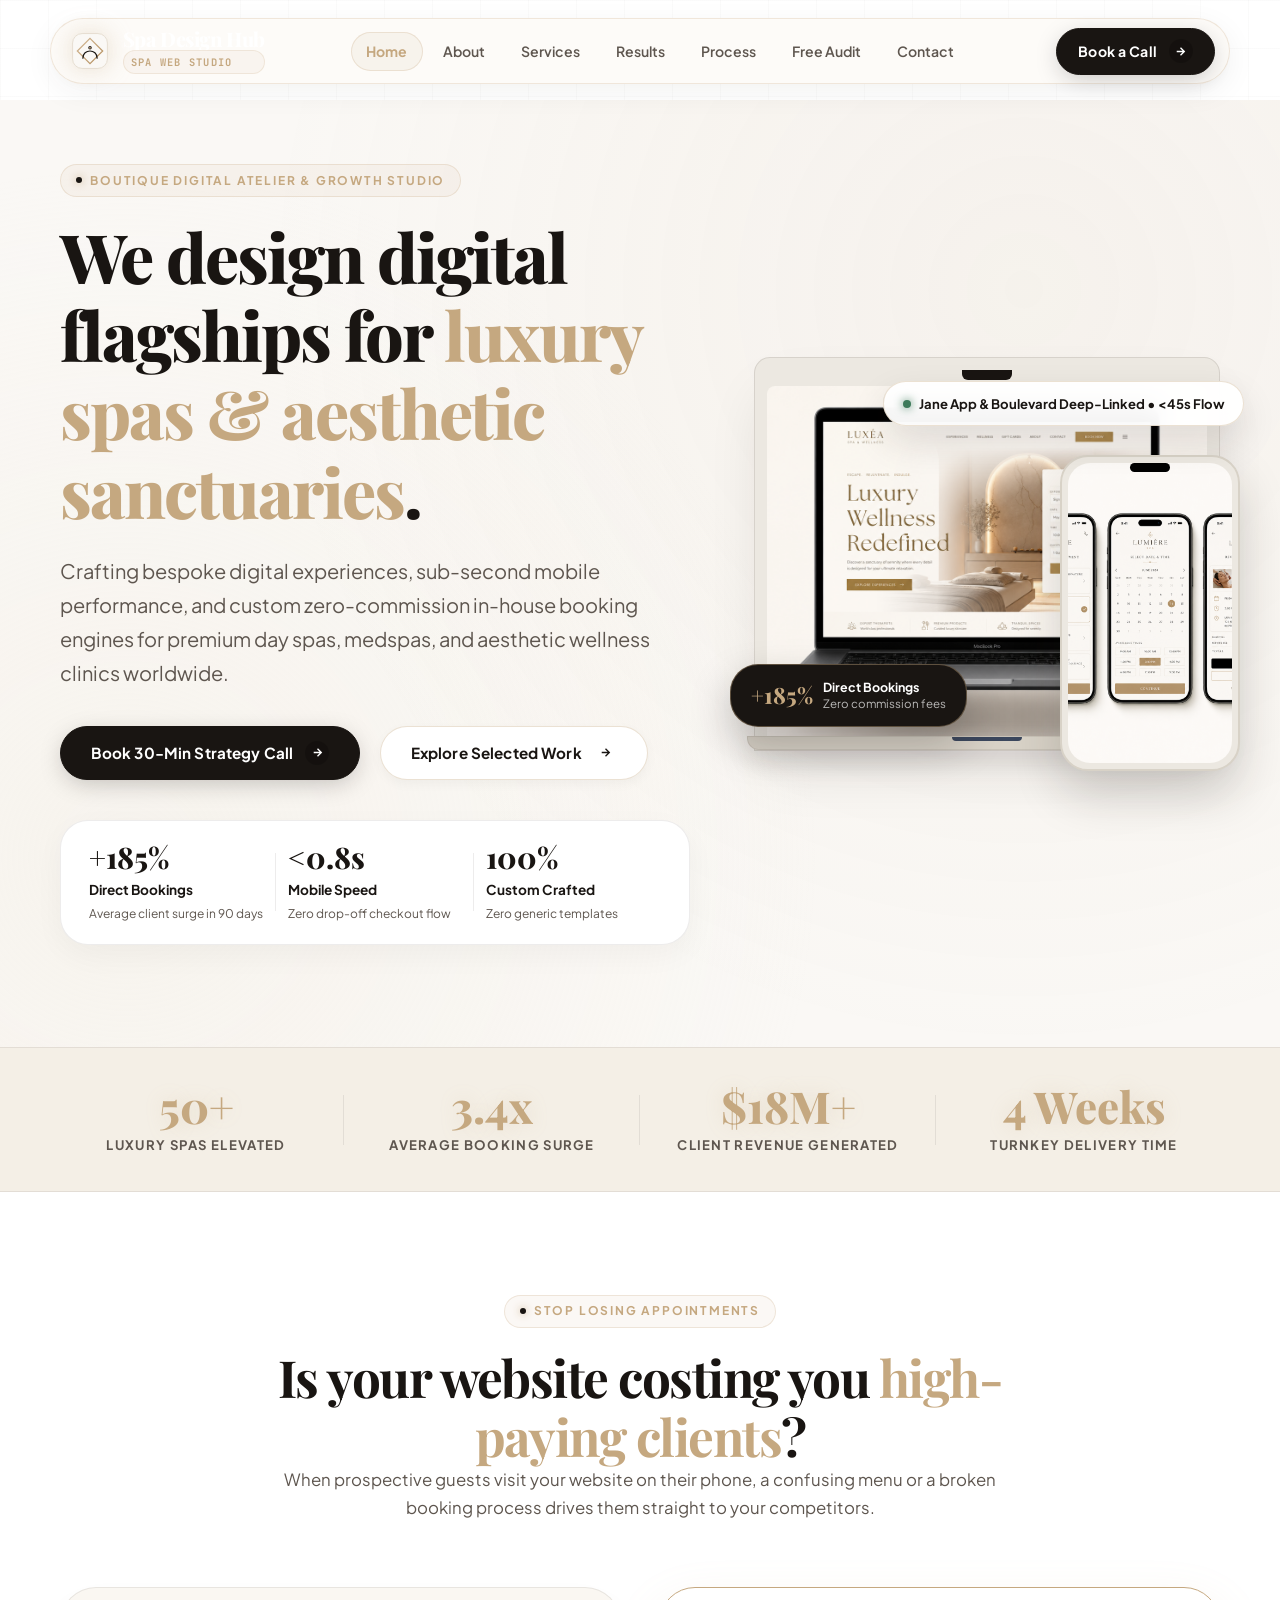
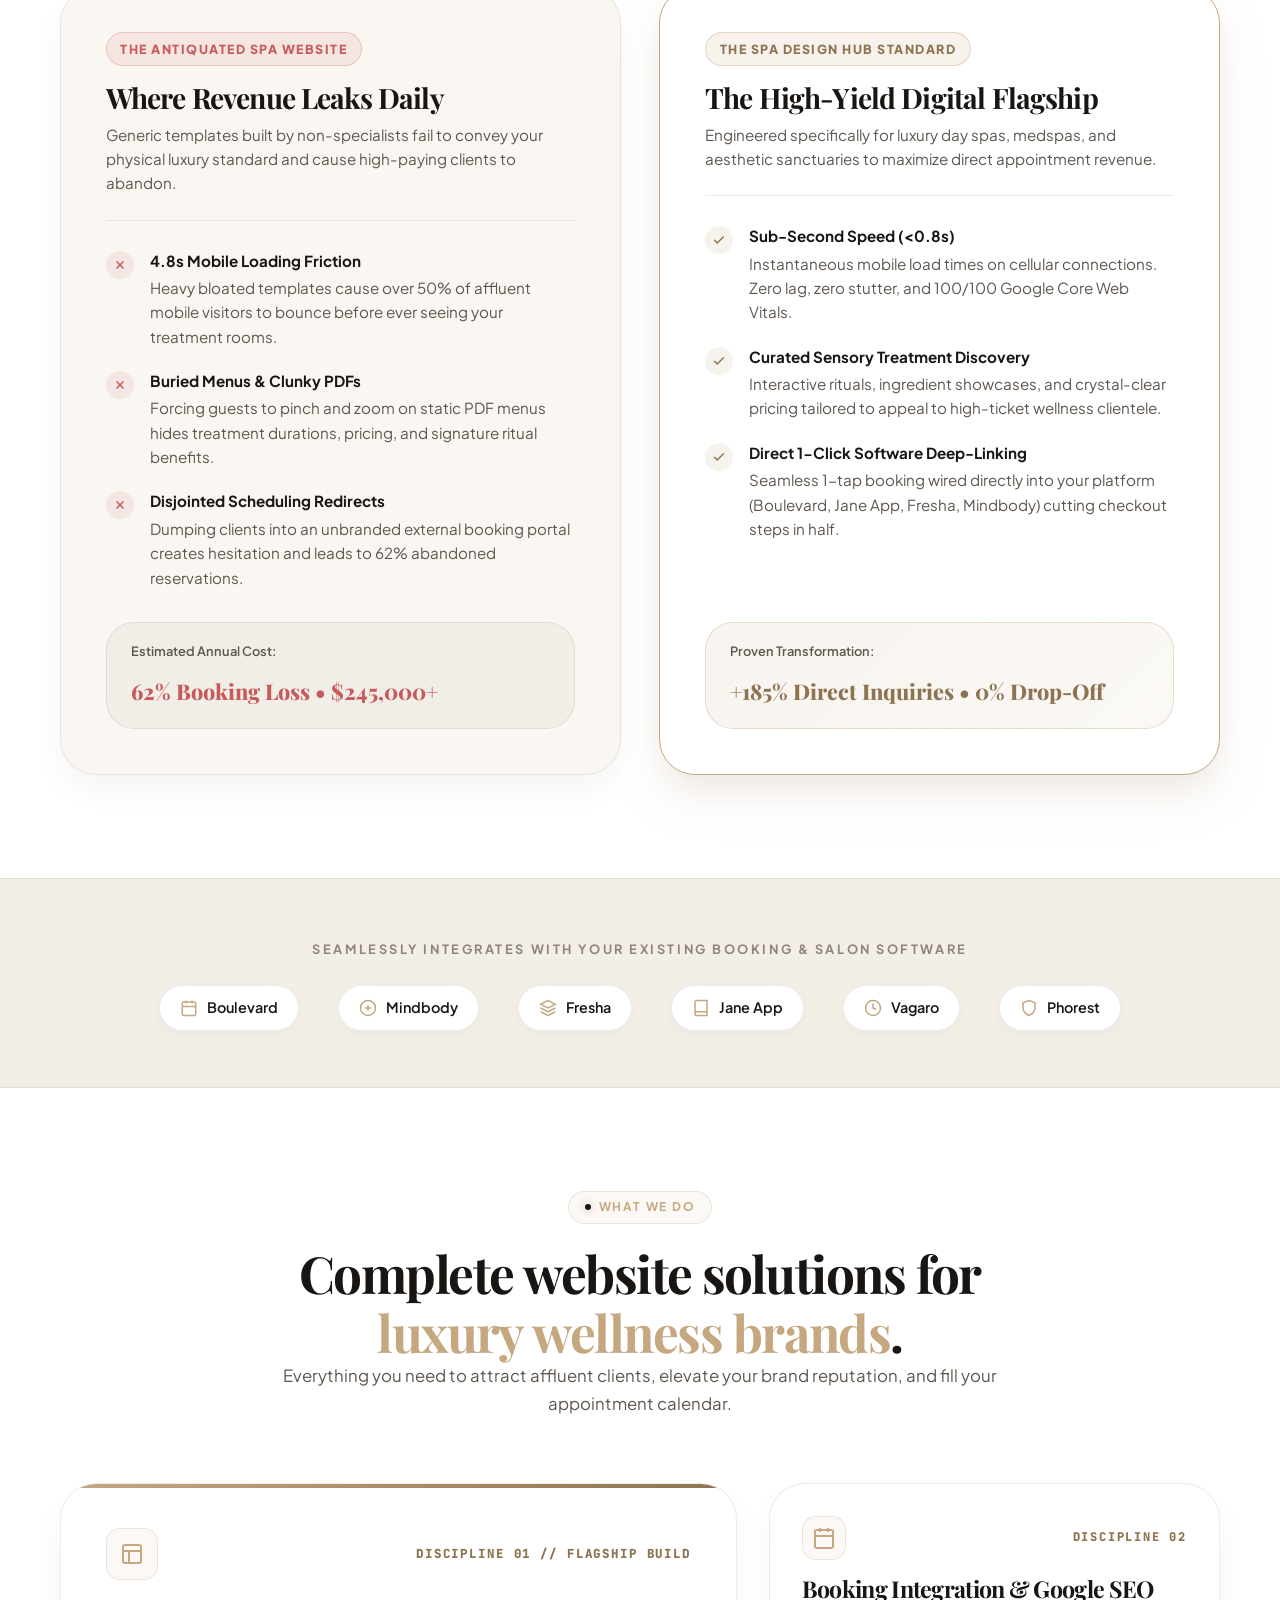
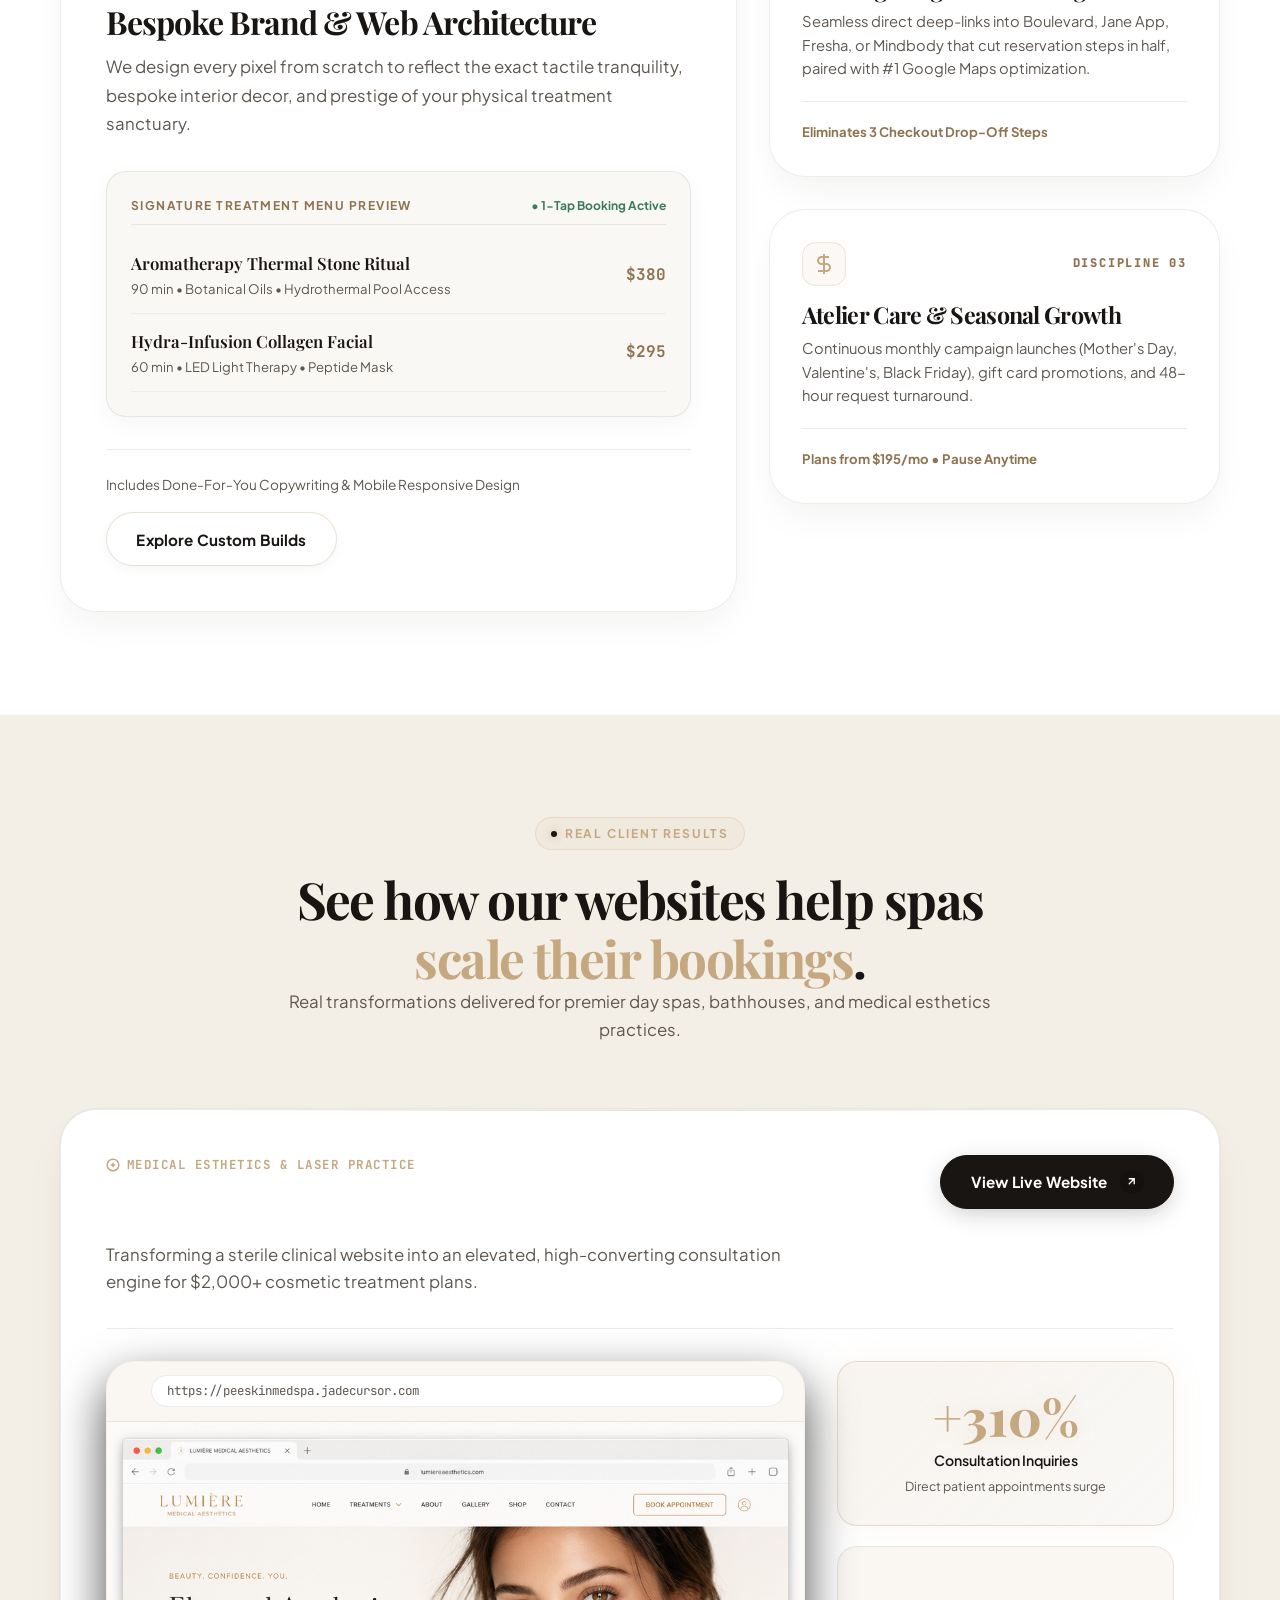
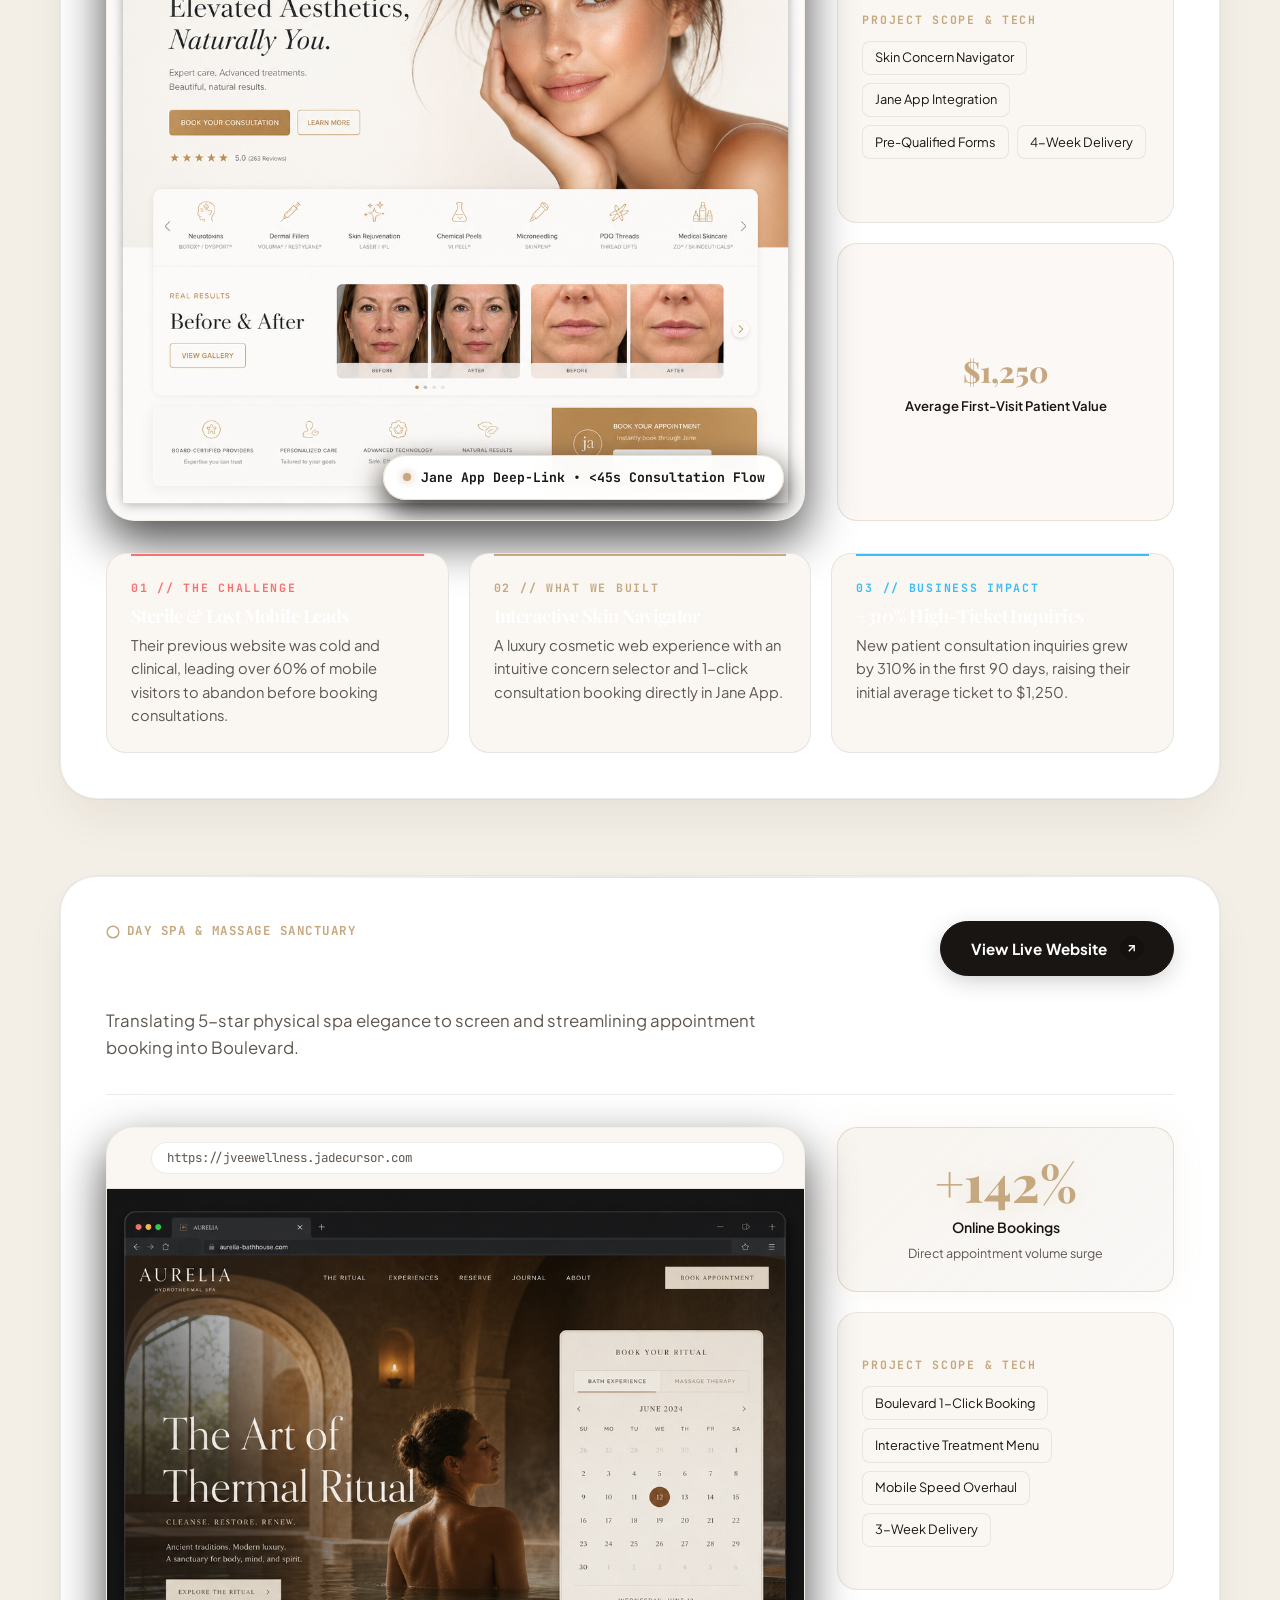
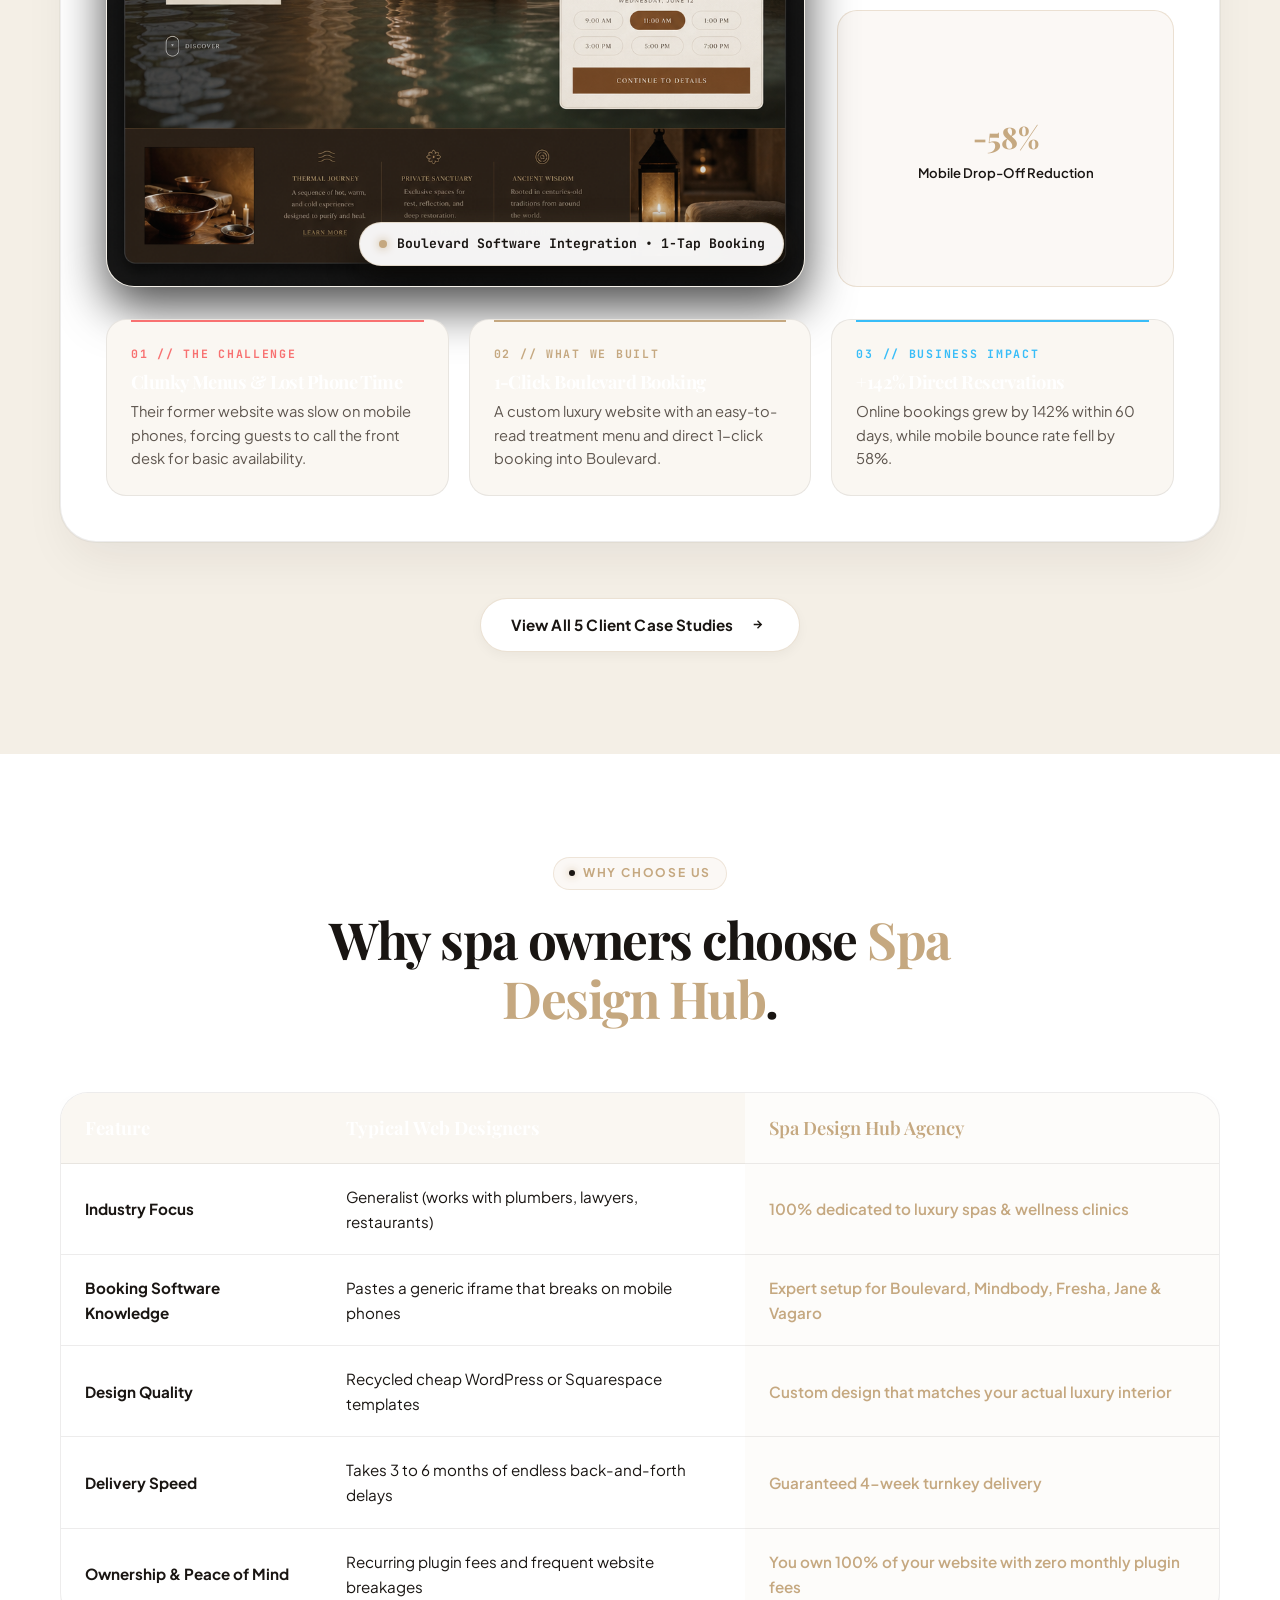
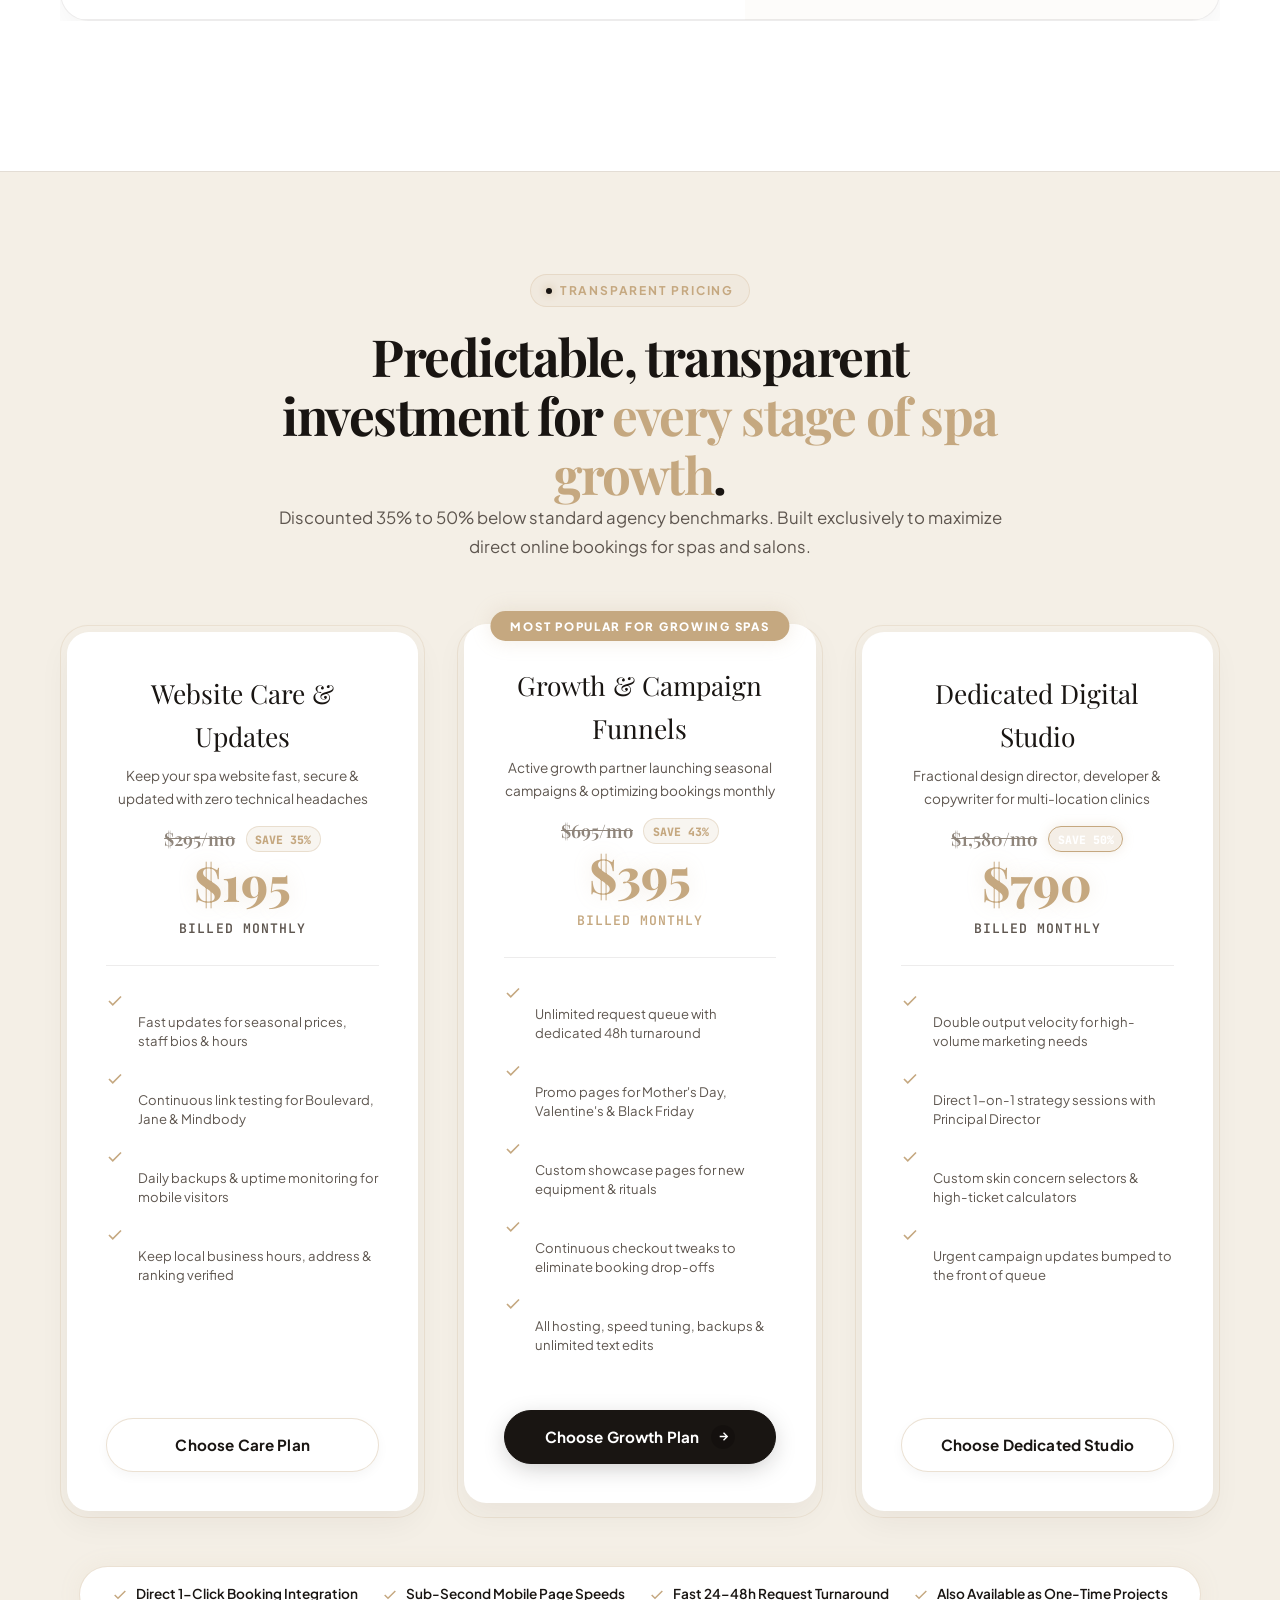
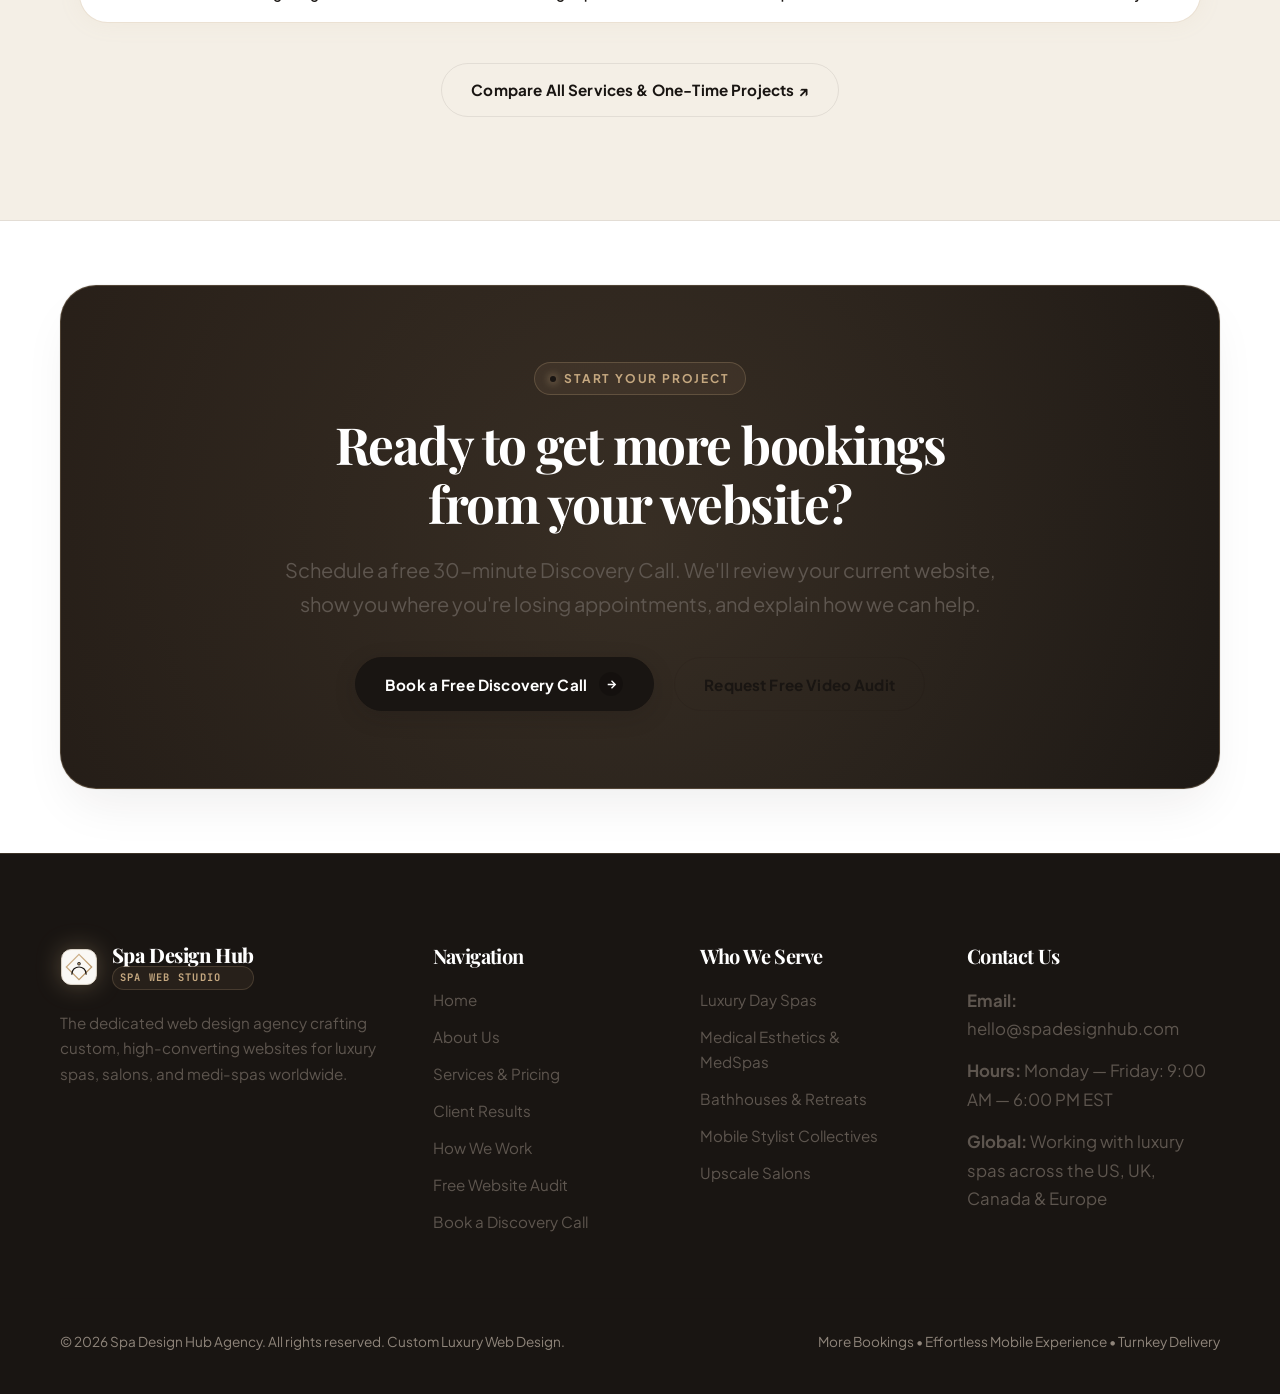
==== commit 0453cf1f: "feat: integrate gpt-image-2 visuals, elevate homepage architecture, and install universal EvoLink CL" ====
--- a/index.html
+++ b/index.html
@@ -127,38 +127,37 @@
               </a>
             </div>
 
-            <!-- Business Outcomes Row -->
-            <div class="speed-scores-row">
-              <div class="speed-score-item">
-                <div class="score-circle">+142%</div>
-                <div class="speed-score-info">
-                  <span class="speed-score-label">Online Bookings</span>
-                  <span class="speed-score-val">Average Client Increase</span>
-                </div>
-              </div>
-              <div class="speed-score-item">
-                <div class="score-circle">&lt;60s</div>
-                <div class="speed-score-info">
-                  <span class="speed-score-label">Mobile Checkout</span>
-                  <span class="speed-score-val">Fast &amp; Frictionless</span>
-                </div>
-              </div>
-              <div class="speed-score-item">
-                <div class="score-circle">100%</div>
-                <div class="speed-score-info">
-                  <span class="speed-score-label">Custom Design</span>
-                  <span class="speed-score-val">Zero Generic Templates</span>
-                </div>
+            <!-- Elevated Hero Outcomes Strip -->
+            <div class="hero-outcomes-strip">
+              <div class="outcome-col">
+                <div class="outcome-metric">+185%</div>
+                <div class="outcome-title">Direct Bookings</div>
+                <div class="outcome-sub">Average client surge in 90 days</div>
+              </div>
+              <div class="outcome-col">
+                <div class="outcome-metric">&lt;0.8s</div>
+                <div class="outcome-title">Mobile Speed</div>
+                <div class="outcome-sub">Zero drop-off checkout flow</div>
+              </div>
+              <div class="outcome-col">
+                <div class="outcome-metric">100%</div>
+                <div class="outcome-title">Custom Crafted</div>
+                <div class="outcome-sub">Zero generic templates</div>
               </div>
             </div>
           </div>
 
           <!-- Hardware Device Stage Mockup -->
           <div class="agency-device-stage">
+            <div class="hero-floating-badge">
+              <span class="live-dot"></span>
+              <span>Jane App &amp; Boulevard Deep-Linked &bull; &lt;45s Flow</span>
+            </div>
+
             <div class="macbook-mockup">
               <div class="macbook-notch"></div>
               <div class="macbook-screen">
-                <img loading="lazy" decoding="async" src="https://images.unsplash.com/photo-1540555700478-4be289fbecef?auto=format&fit=crop&w=1000&q=80" alt="Luxury Spa Website Design on MacBook Pro">
+                <img loading="eager" decoding="async" src="images/hero-macbook-showcase.png" alt="Luxury Spa Website Design on MacBook Pro — Created with gpt-image-2">
               </div>
               <div class="macbook-base"></div>
             </div>
@@ -166,7 +165,15 @@
             <div class="iphone-mockup">
               <div class="iphone-island"></div>
               <div class="iphone-screen">
-                <img loading="lazy" decoding="async" src="https://images.unsplash.com/photo-1583416750470-965b2707b355?auto=format&fit=crop&w=600&q=80" alt="Mobile Treatment Booking Flow on iPhone 16">
+                <img loading="eager" decoding="async" src="images/hero-iphone-showcase.png" alt="Mobile Treatment Booking Flow on iPhone 16 — Created with gpt-image-2">
+              </div>
+            </div>
+
+            <div class="hero-kpi-badge">
+              <div class="kpi-num">+185%</div>
+              <div class="kpi-text">
+                <strong>Direct Bookings</strong><br>
+                <span style="color: rgba(255,255,255,0.7); font-size: 0.72rem;">Zero commission fees</span>
               </div>
             </div>
           </div>
@@ -218,59 +225,97 @@
           </p>
         </div>
 
-        <div class="problem-solution-grid">
-          <!-- The Problem -->
-          <div class="audit-status-card broken-way">
-            <div class="audit-header">
-              <svg width="20" height="20" viewBox="0 0 24 24" fill="none" stroke="currentColor" stroke-width="2.5"><circle cx="12" cy="12" r="10"/><line x1="15" y1="9" x2="9" y2="15"/><line x1="9" y1="9" x2="15" y2="15"/></svg>
-              The Common Problem
-            </div>
-            <h3 style="font-size: 1.45rem; color: #F87171;">Losing Bookings Daily</h3>
-            <ul class="audit-point-list">
-              <li>
-                <svg width="20" height="20" viewBox="0 0 24 24" fill="none" stroke="currentColor" stroke-width="2.2"><line x1="18" y1="6" x2="6" y2="18" fill="none" stroke="currentColor"/><line x1="6" y1="6" x2="18" y2="18" fill="none" stroke="currentColor"/></svg>
-                <span><strong>Outdated Design:</strong> A generic template that doesn't reflect the high quality of your physical space or justify your pricing.</span>
-              </li>
-              <li>
-                <svg width="20" height="20" viewBox="0 0 24 24" fill="none" stroke="currentColor" stroke-width="2.2"><line x1="18" y1="6" x2="6" y2="18" fill="none" stroke="currentColor"/><line x1="6" y1="6" x2="18" y2="18" fill="none" stroke="currentColor"/></svg>
-                <span><strong>Frustrating Mobile Experience:</strong> Clunky PDF menus and buried booking links cause over 60% of mobile visitors to leave.</span>
-              </li>
-              <li>
-                <svg width="20" height="20" viewBox="0 0 24 24" fill="none" stroke="currentColor" stroke-width="2.2"><line x1="18" y1="6" x2="6" y2="18" fill="none" stroke="currentColor"/><line x1="6" y1="6" x2="18" y2="18" fill="none" stroke="currentColor"/></svg>
-                <span><strong>Lost Revenue:</strong> Clients unable to buy gift cards or memberships online easily, especially during peak holiday seasons.</span>
-              </li>
-              <li>
-                <svg width="20" height="20" viewBox="0 0 24 24" fill="none" stroke="currentColor" stroke-width="2.2"><line x1="18" y1="6" x2="6" y2="18" fill="none" stroke="currentColor"/><line x1="6" y1="6" x2="18" y2="18" fill="none" stroke="currentColor"/></svg>
-                <span><strong>Front Desk Overwhelmed:</strong> Staff spends all day answering basic pricing and scheduling questions over the phone.</span>
-              </li>
-            </ul>
-          </div>
-
-          <!-- The Solution -->
-          <div class="audit-status-card jade-way">
-            <div class="audit-header">
-              <svg width="20" height="20" viewBox="0 0 24 24" fill="none" stroke="currentColor" stroke-width="2.5"><path d="M22 11.08V12a10 10 0 1 1-5.93-9.14"/><polyline points="22 4 12 14.01 9 11.01" fill="none" stroke="currentColor"/></svg>
-              The Spa Design Hub Advantage
-            </div>
-            <h3 style="font-size: 1.45rem; color: var(--color-jade-neon);">A Website That Drives Growth</h3>
-            <ul class="audit-point-list">
-              <li>
-                <svg width="20" height="20" viewBox="0 0 24 24" fill="none" stroke="currentColor" stroke-width="2.2"><polyline points="20 6 9 17 4 12" fill="none" stroke="currentColor"/></svg>
-                <span><strong>World-Class Visual Prestige:</strong> Custom-designed to capture the exact luxury ambiance and caliber of your spa.</span>
-              </li>
-              <li>
-                <svg width="20" height="20" viewBox="0 0 24 24" fill="none" stroke="currentColor" stroke-width="2.2"><polyline points="20 6 9 17 4 12" fill="none" stroke="currentColor"/></svg>
-                <span><strong>One-Tap Seamless Booking:</strong> Clients browse treatments and book directly in seconds from any smartphone.</span>
-              </li>
-              <li>
-                <svg width="20" height="20" viewBox="0 0 24 24" fill="none" stroke="currentColor" stroke-width="2.2"><polyline points="20 6 9 17 4 12" fill="none" stroke="currentColor"/></svg>
-                <span><strong>Packages &amp; Gift Card Portals:</strong> Elegant online portals that maximize average order value and recurring memberships.</span>
-              </li>
-              <li>
-                <svg width="20" height="20" viewBox="0 0 24 24" fill="none" stroke="currentColor" stroke-width="2.2"><polyline points="20 6 9 17 4 12" fill="none" stroke="currentColor"/></svg>
-                <span><strong>100% Done-For-You Delivery:</strong> We handle the design, copywriting, and software setup so you can focus on your guests.</span>
-              </li>
-            </ul>
+        <div class="transformation-comparison-grid">
+          <!-- The Antiquated Booking Funnel -->
+          <div class="transform-card antiquated">
+            <div class="transform-header">
+              <span class="transform-badge">The Antiquated Spa Website</span>
+              <h3 class="transform-title">Where Revenue Leaks Daily</h3>
+              <p class="transform-desc">Generic templates built by non-specialists fail to convey your physical luxury standard and cause high-paying clients to abandon.</p>
+            </div>
+
+            <div class="transform-list">
+              <div class="transform-item">
+                <div class="transform-item-icon">
+                  <svg viewBox="0 0 24 24"><line x1="18" y1="6" x2="6" y2="18"/><line x1="6" y1="6" x2="18" y2="18"/></svg>
+                </div>
+                <div>
+                  <strong>4.8s Mobile Loading Friction</strong>
+                  <span>Heavy bloated templates cause over 50% of affluent mobile visitors to bounce before ever seeing your treatment rooms.</span>
+                </div>
+              </div>
+
+              <div class="transform-item">
+                <div class="transform-item-icon">
+                  <svg viewBox="0 0 24 24"><line x1="18" y1="6" x2="6" y2="18"/><line x1="6" y1="6" x2="18" y2="18"/></svg>
+                </div>
+                <div>
+                  <strong>Buried Menus &amp; Clunky PDFs</strong>
+                  <span>Forcing guests to pinch and zoom on static PDF menus hides treatment durations, pricing, and signature ritual benefits.</span>
+                </div>
+              </div>
+
+              <div class="transform-item">
+                <div class="transform-item-icon">
+                  <svg viewBox="0 0 24 24"><line x1="18" y1="6" x2="6" y2="18"/><line x1="6" y1="6" x2="18" y2="18"/></svg>
+                </div>
+                <div>
+                  <strong>Disjointed Scheduling Redirects</strong>
+                  <span>Dumping clients into an unbranded external booking portal creates hesitation and leads to 62% abandoned reservations.</span>
+                </div>
+              </div>
+            </div>
+
+            <div class="transform-footer-pill">
+              <span class="transform-stat-label">Estimated Annual Cost:</span>
+              <span class="transform-stat-val">62% Booking Loss &bull; $245,000+</span>
+            </div>
+          </div>
+
+          <!-- The Spa Design Hub Standard -->
+          <div class="transform-card flagship">
+            <div class="transform-header">
+              <span class="transform-badge">The Spa Design Hub Standard</span>
+              <h3 class="transform-title">The High-Yield Digital Flagship</h3>
+              <p class="transform-desc">Engineered specifically for luxury day spas, medspas, and aesthetic sanctuaries to maximize direct appointment revenue.</p>
+            </div>
+
+            <div class="transform-list">
+              <div class="transform-item">
+                <div class="transform-item-icon">
+                  <svg viewBox="0 0 24 24"><polyline points="20 6 9 17 4 12"/></svg>
+                </div>
+                <div>
+                  <strong>Sub-Second Speed (&lt;0.8s)</strong>
+                  <span>Instantaneous mobile load times on cellular connections. Zero lag, zero stutter, and 100/100 Google Core Web Vitals.</span>
+                </div>
+              </div>
+
+              <div class="transform-item">
+                <div class="transform-item-icon">
+                  <svg viewBox="0 0 24 24"><polyline points="20 6 9 17 4 12"/></svg>
+                </div>
+                <div>
+                  <strong>Curated Sensory Treatment Discovery</strong>
+                  <span>Interactive rituals, ingredient showcases, and crystal-clear pricing tailored to appeal to high-ticket wellness clientele.</span>
+                </div>
+              </div>
+
+              <div class="transform-item">
+                <div class="transform-item-icon">
+                  <svg viewBox="0 0 24 24"><polyline points="20 6 9 17 4 12"/></svg>
+                </div>
+                <div>
+                  <strong>Direct 1-Click Software Deep-Linking</strong>
+                  <span>Seamless 1-tap booking wired directly into your platform (Boulevard, Jane App, Fresha, Mindbody) cutting checkout steps in half.</span>
+                </div>
+              </div>
+            </div>
+
+            <div class="transform-footer-pill">
+              <span class="transform-stat-label">Proven Transformation:</span>
+              <span class="transform-stat-val">+185% Direct Inquiries &bull; 0% Drop-Off</span>
+            </div>
           </div>
         </div>
       </div>
@@ -331,93 +376,87 @@
           </p>
         </div>
 
-        <div class="services-grid-3col">
-          <!-- Service 1 -->
-          <div class="double-bezel-card">
-            <div class="double-bezel-inner service-card-feature">
-              <div class="service-icon-box">
-                <svg viewBox="0 0 24 24"><rect x="3" y="3" width="18" height="18" rx="2"/><path d="M3 9h18M9 21V9"/></svg>
-              </div>
-              <div class="service-card-header">
-                <h3>Custom Spa &amp; Salon Web Design</h3>
-                <p style="font-size: 0.95rem; margin-top: 0.5rem;">Bespoke websites designed specifically for luxury day spas, salons, and wellness retreats.</p>
-              </div>
-              <ul class="service-feature-list">
-                <li>
-                  <svg viewBox="0 0 24 24"><path d="M20 6L9 17l-5-5"/></svg>
-                  Custom design tailored to your space &amp; branding
-                </li>
-                <li>
-                  <svg viewBox="0 0 24 24"><path d="M20 6L9 17l-5-5"/></svg>
-                  Clear interactive treatment menus &amp; pricing
-                </li>
-                <li>
-                  <svg viewBox="0 0 24 24"><path d="M20 6L9 17l-5-5"/></svg>
-                  Fast mobile experience that clients love using
-                </li>
-              </ul>
-              <div style="margin-top: auto; padding-top: 1.25rem;">
-                <a href="services.html" class="btn btn-secondary" style="width: 100%;">Learn More</a>
-              </div>
-            </div>
-          </div>
-
-          <!-- Service 2 -->
-          <div class="double-bezel-card">
-            <div class="double-bezel-inner service-card-feature">
-              <div class="service-icon-box">
-                <svg viewBox="0 0 24 24"><rect x="3" y="4" width="18" height="18" rx="2" ry="2"/><line x1="16" y1="2" x2="16" y2="6"/><line x1="8" y1="2" x2="8" y2="6"/><line x1="3" y1="10" x2="21" y2="10"/></svg>
-              </div>
-              <div class="service-card-header">
-                <h3>Booking Software Integration &amp; SEO</h3>
-                <p style="font-size: 0.95rem; margin-top: 0.5rem;">Connect your website directly to your booking software and dominate local Google search.</p>
-              </div>
-              <ul class="service-feature-list">
-                <li>
-                  <svg viewBox="0 0 24 24"><path d="M20 6L9 17l-5-5"/></svg>
-                  One-tap booking links directly to each treatment
-                </li>
-                <li>
-                  <svg viewBox="0 0 24 24"><path d="M20 6L9 17l-5-5"/></svg>
-                  Google Local SEO setup to attract nearby guests
-                </li>
-                <li>
-                  <svg viewBox="0 0 24 24"><path d="M20 6L9 17l-5-5"/></svg>
-                  Works with Boulevard, Mindbody, Fresha, Jane, Vagaro
-                </li>
-              </ul>
-              <div style="margin-top: auto; padding-top: 1.25rem;">
-                <a href="services.html" class="btn btn-secondary" style="width: 100%;">Learn More</a>
-              </div>
-            </div>
-          </div>
-
-          <!-- Service 3 -->
-          <div class="double-bezel-card">
-            <div class="double-bezel-inner service-card-feature">
-              <div class="service-icon-box">
-                <svg viewBox="0 0 24 24"><path d="M14 2H6a2 2 0 0 0-2 2v16a2 2 0 0 0 2 2h12a2 2 0 0 0 2-2V8z"/><polyline points="14 2 14 8 20 8"/><line x1="16" y1="13" x2="8" y2="13"/><line x1="16" y1="17" x2="8" y2="17"/></svg>
-              </div>
-              <div class="service-card-header">
-                <h3>Medi-Spa &amp; Consultation Funnels</h3>
-                <p style="font-size: 0.95rem; margin-top: 0.5rem;">For medical esthetics clinics, laser centers, and plastic surgeons selling $1,500+ packages.</p>
-              </div>
-              <ul class="service-feature-list">
-                <li>
-                  <svg viewBox="0 0 24 24"><path d="M20 6L9 17l-5-5"/></svg>
-                  Interactive patient skin concern guides
-                </li>
-                <li>
-                  <svg viewBox="0 0 24 24"><path d="M20 6L9 17l-5-5"/></svg>
-                  High-converting consultation request forms
-                </li>
-                <li>
-                  <svg viewBox="0 0 24 24"><path d="M20 6L9 17l-5-5"/></svg>
-                  VIP membership and package showcases
-                </li>
-              </ul>
-              <div style="margin-top: auto; padding-top: 1.25rem;">
-                <a href="services.html" class="btn btn-secondary" style="width: 100%;">Learn More</a>
+        <div class="disciplines-asymmetric-grid">
+          <!-- Primary Featured Discipline -->
+          <div class="discipline-card-primary">
+            <div>
+              <div style="display: flex; align-items: center; justify-content: space-between; gap: 1rem; margin-bottom: 1.5rem;">
+                <div class="service-icon-box" style="margin: 0;">
+                  <svg viewBox="0 0 24 24"><rect x="3" y="3" width="18" height="18" rx="2"/><path d="M3 9h18M9 21V9"/></svg>
+                </div>
+                <span style="font-family: var(--font-mono); font-size: 0.78rem; text-transform: uppercase; letter-spacing: 0.15em; font-weight: 800; color: var(--color-gold-dark);">Discipline 01 // Flagship Build</span>
+              </div>
+              <h3 style="font-size: clamp(1.6rem, 2.5vw, 2.15rem); margin-bottom: 0.75rem;">Bespoke Brand &amp; Web Architecture</h3>
+              <p style="color: var(--color-text-muted); font-size: 1.05rem; line-height: 1.7; max-width: 650px;">
+                We design every pixel from scratch to reflect the exact tactile tranquility, bespoke interior decor, and prestige of your physical treatment sanctuary.
+              </p>
+
+              <!-- Interactive Ritual Menu Mockup -->
+              <div class="discipline-preview-mockup">
+                <div style="display: flex; justify-content: space-between; align-items: center; margin-bottom: 0.75rem; padding-bottom: 0.5rem; border-bottom: 1px solid var(--color-border);">
+                  <span style="font-size: 0.75rem; text-transform: uppercase; letter-spacing: 0.12em; color: var(--color-gold-dark); font-weight: 700;">Signature Treatment Menu Preview</span>
+                  <span style="font-size: 0.75rem; color: #3D7A5A; font-weight: 700;">&bull; 1-Tap Booking Active</span>
+                </div>
+                <div class="preview-ritual-row">
+                  <div>
+                    <div class="preview-ritual-name">Aromatherapy Thermal Stone Ritual</div>
+                    <div class="preview-ritual-meta">90 min &bull; Botanical Oils &bull; Hydrothermal Pool Access</div>
+                  </div>
+                  <div class="preview-ritual-price">$380</div>
+                </div>
+                <div class="preview-ritual-row">
+                  <div>
+                    <div class="preview-ritual-name">Hydra-Infusion Collagen Facial</div>
+                    <div class="preview-ritual-meta">60 min &bull; LED Light Therapy &bull; Peptide Mask</div>
+                  </div>
+                  <div class="preview-ritual-price">$295</div>
+                </div>
+              </div>
+            </div>
+
+            <div style="margin-top: 2rem; display: flex; align-items: center; justify-content: space-between; flex-wrap: wrap; gap: 1rem; border-top: 1px solid var(--color-border); padding-top: 1.5rem;">
+              <span style="font-size: 0.85rem; color: var(--color-text-muted);">Includes Done-For-You Copywriting &amp; Mobile Responsive Design</span>
+              <a href="services.html" class="btn btn-secondary">Explore Custom Builds</a>
+            </div>
+          </div>
+
+          <!-- Secondary Column Split -->
+          <div class="disciplines-column-split">
+            <!-- Discipline 2 -->
+            <div class="discipline-card-secondary">
+              <div>
+                <div style="display: flex; align-items: center; justify-content: space-between; gap: 1rem; margin-bottom: 1rem;">
+                  <div class="service-icon-box" style="margin: 0; width: 44px; height: 44px;">
+                    <svg viewBox="0 0 24 24"><rect x="3" y="4" width="18" height="18" rx="2" ry="2"/><line x1="16" y1="2" x2="16" y2="6"/><line x1="8" y1="2" x2="8" y2="6"/><line x1="3" y1="10" x2="21" y2="10"/></svg>
+                  </div>
+                  <span style="font-family: var(--font-mono); font-size: 0.75rem; text-transform: uppercase; letter-spacing: 0.15em; font-weight: 800; color: var(--color-gold-dark);">Discipline 02</span>
+                </div>
+                <h3 style="font-size: 1.45rem; margin-bottom: 0.5rem;">Booking Integration &amp; Google SEO</h3>
+                <p style="font-size: 0.92rem; color: var(--color-text-muted); line-height: 1.6;">
+                  Seamless direct deep-links into Boulevard, Jane App, Fresha, or Mindbody that cut reservation steps in half, paired with #1 Google Maps optimization.
+                </p>
+              </div>
+              <div style="margin-top: 1.25rem; border-top: 1px solid var(--color-border); padding-top: 1rem;">
+                <span style="font-size: 0.82rem; font-weight: 700; color: var(--color-gold-dark);">Eliminates 3 Checkout Drop-Off Steps</span>
+              </div>
+            </div>
+
+            <!-- Discipline 3 -->
+            <div class="discipline-card-secondary">
+              <div>
+                <div style="display: flex; align-items: center; justify-content: space-between; gap: 1rem; margin-bottom: 1rem;">
+                  <div class="service-icon-box" style="margin: 0; width: 44px; height: 44px;">
+                    <svg viewBox="0 0 24 24"><path d="M12 2v20M17 5H9.5a3.5 3.5 0 0 0 0 7h5a3.5 3.5 0 0 1 0 7H6"/></svg>
+                  </div>
+                  <span style="font-family: var(--font-mono); font-size: 0.75rem; text-transform: uppercase; letter-spacing: 0.15em; font-weight: 800; color: var(--color-gold-dark);">Discipline 03</span>
+                </div>
+                <h3 style="font-size: 1.45rem; margin-bottom: 0.5rem;">Atelier Care &amp; Seasonal Growth</h3>
+                <p style="font-size: 0.92rem; color: var(--color-text-muted); line-height: 1.6;">
+                  Continuous monthly campaign launches (Mother's Day, Valentine's, Black Friday), gift card promotions, and 48-hour request turnaround.
+                </p>
+              </div>
+              <div style="margin-top: 1.25rem; border-top: 1px solid var(--color-border); padding-top: 1rem;">
+                <span style="font-size: 0.82rem; font-weight: 700; color: var(--color-gold-dark);">Plans from $195/mo &bull; Pause Anytime</span>
               </div>
             </div>
           </div>
@@ -476,7 +515,7 @@
                   <span class="bento-browser-url">https://peeskinmedspa.jadecursor.com</span>
                 </div>
                 <div class="bento-browser-img-wrap">
-                  <img loading="lazy" decoding="async" src="https://images.unsplash.com/photo-1570172619644-dfd03ed5d881?auto=format&fit=crop&w=1200&q=80" alt="Pee Skin &amp; Med Spa Luxury Medical Aesthetics Website">
+                  <img loading="lazy" decoding="async" src="images/case-study-peeskin.png" alt="Pee Skin &amp; Med Spa Luxury Medical Aesthetics Website — Created with gpt-image-2">
                   <div class="bento-floating-badge">
                     <span class="live-dot"></span>
                     <span>Jane App Deep-Link &bull; &lt;45s Consultation Flow</span>
@@ -501,7 +540,7 @@
                   </div>
                 </div>
 
-                <div class="bento-sub-box" style="text-align: center; background: rgba(0, 245, 160, 0.04); border-color: rgba(0, 245, 160, 0.2);">
+                <div class="bento-sub-box" style="text-align: center; background: rgba(197, 168, 128, 0.08); border-color: rgba(197, 168, 128, 0.3);">
                   <div style="font-family: var(--font-display); font-size: 1.85rem; font-weight: 800; color: var(--color-jade-neon);">$1,250</div>
                   <div style="font-size: 0.82rem; color: var(--color-text-main); font-weight: 600;">Average First-Visit Patient Value</div>
                 </div>
@@ -559,7 +598,7 @@
                   <span class="bento-browser-url">https://jveewellness.jadecursor.com</span>
                 </div>
                 <div class="bento-browser-img-wrap">
-                  <img loading="lazy" decoding="async" src="https://images.unsplash.com/photo-1540555700478-4be289fbecef?auto=format&fit=crop&w=1200&q=80" alt="JVEE Wellness &amp; Spa Website Showcase">
+                  <img loading="lazy" decoding="async" src="images/case-study-jvee.png" alt="JVEE Wellness &amp; Spa Luxury Hydrothermal Website Showcase — Created with gpt-image-2">
                   <div class="bento-floating-badge">
                     <span class="live-dot"></span>
                     <span>Boulevard Software Integration &bull; 1-Tap Booking</span>
@@ -584,7 +623,7 @@
                   </div>
                 </div>
 
-                <div class="bento-sub-box" style="text-align: center; background: rgba(0, 245, 160, 0.04); border-color: rgba(0, 245, 160, 0.2);">
+                <div class="bento-sub-box" style="text-align: center; background: rgba(197, 168, 128, 0.08); border-color: rgba(197, 168, 128, 0.3);">
                   <div style="font-family: var(--font-display); font-size: 1.85rem; font-weight: 800; color: var(--color-jade-neon);">-58%</div>
                   <div style="font-size: 0.82rem; color: var(--color-text-main); font-weight: 600;">Mobile Drop-Off Reduction</div>
                 </div>
--- a/css/styles.css
+++ b/css/styles.css
@@ -740,7 +740,7 @@
 .speed-score-val {
   font-size: 0.95rem;
   font-weight: 700;
-  color: #FFFFFF;
+  color: var(--color-espresso);
 }
 
 /* Agency Metrics Grid Strip */
@@ -3310,3 +3310,409 @@
   }
 }
 
+
+
+/* --- Elevated Hero Outcomes Strip --- */
+.hero-outcomes-strip {
+  display: grid;
+  grid-template-columns: repeat(3, 1fr);
+  gap: 1.5rem;
+  margin-top: 2.25rem;
+  padding: 1.25rem 1.75rem;
+  background: var(--color-surface);
+  border: 1px solid var(--color-border);
+  border-radius: var(--radius-xl);
+  box-shadow: 0 10px 30px rgba(35, 28, 22, 0.04);
+}
+
+.outcome-col {
+  display: flex;
+  flex-direction: column;
+  position: relative;
+}
+
+.outcome-col:not(:last-child)::after {
+  content: '';
+  position: absolute;
+  right: -0.75rem;
+  top: 15%;
+  height: 70%;
+  width: 1px;
+  background: var(--color-border);
+}
+
+.outcome-metric {
+  font-family: var(--font-display);
+  font-size: 1.85rem;
+  font-weight: 800;
+  color: var(--color-espresso);
+  line-height: 1.1;
+  font-variant-numeric: tabular-nums;
+}
+
+.outcome-metric span {
+  color: var(--color-gold-dark);
+}
+
+.outcome-title {
+  font-size: 0.85rem;
+  font-weight: 700;
+  color: var(--color-espresso);
+  margin-top: 0.35rem;
+}
+
+.outcome-sub {
+  font-size: 0.75rem;
+  color: var(--color-text-muted);
+  margin-top: 0.15rem;
+}
+
+@media (max-width: 640px) {
+  .hero-outcomes-strip {
+    grid-template-columns: 1fr;
+    gap: 1.25rem;
+    padding: 1.25rem;
+  }
+  .outcome-col:not(:last-child)::after {
+    display: none;
+  }
+}
+
+/* Floating Badges on Hero Device Stage */
+.hero-floating-badge {
+  position: absolute;
+  top: 24px;
+  right: -24px;
+  display: inline-flex;
+  align-items: center;
+  gap: 0.5rem;
+  padding: 0.65rem 1.15rem;
+  background: rgba(255, 255, 255, 0.95);
+  backdrop-filter: blur(12px);
+  -webkit-backdrop-filter: blur(12px);
+  border: 1px solid rgba(197, 168, 128, 0.35);
+  border-radius: var(--radius-full);
+  box-shadow: 0 16px 36px rgba(35, 28, 22, 0.12);
+  font-size: 0.82rem;
+  font-weight: 700;
+  color: var(--color-espresso);
+  z-index: 15;
+}
+
+.hero-floating-badge .live-dot {
+  width: 8px;
+  height: 8px;
+  border-radius: 50%;
+  background: #3D7A5A;
+  box-shadow: 0 0 10px #3D7A5A;
+}
+
+.hero-kpi-badge {
+  position: absolute;
+  bottom: 24px;
+  left: -24px;
+  display: inline-flex;
+  align-items: center;
+  gap: 0.6rem;
+  padding: 0.75rem 1.25rem;
+  background: var(--color-espresso);
+  color: #FFFFFF;
+  border-radius: var(--radius-xl);
+  box-shadow: 0 18px 40px rgba(25, 21, 18, 0.25);
+  border: 1px solid rgba(197, 168, 128, 0.4);
+  z-index: 15;
+}
+
+.hero-kpi-badge .kpi-num {
+  font-family: var(--font-display);
+  font-size: 1.4rem;
+  font-weight: 800;
+  color: var(--color-gold);
+}
+
+.hero-kpi-badge .kpi-text {
+  font-size: 0.78rem;
+  line-height: 1.25;
+}
+
+@media (max-width: 900px) {
+  .hero-floating-badge,
+  .hero-kpi-badge {
+    position: static;
+    margin-top: 1rem;
+  }
+}
+
+
+/* --- Architectural Transformation Comparison Grid --- */
+.transformation-comparison-grid {
+  display: grid;
+  grid-template-columns: 1fr 1fr;
+  gap: clamp(1.5rem, 3vw, 2.5rem);
+  margin-top: 3rem;
+  align-items: stretch;
+}
+
+.transform-card {
+  border-radius: var(--radius-2xl);
+  padding: clamp(2rem, 3.5vw, 3rem);
+  display: flex;
+  flex-direction: column;
+  justify-content: space-between;
+  position: relative;
+  transition: var(--transition-smooth);
+}
+
+.transform-card.antiquated {
+  background: var(--color-surface-raised);
+  border: 1px solid var(--color-border);
+  box-shadow: var(--shadow-ambient);
+}
+
+.transform-card.flagship {
+  background: #FFFFFF;
+  border: 1.5px solid var(--color-gold);
+  box-shadow: 0 20px 50px rgba(197, 168, 128, 0.16), var(--shadow-ambient);
+}
+
+.transform-header {
+  padding-bottom: 1.5rem;
+  border-bottom: 1px solid var(--color-border);
+  margin-bottom: 1.75rem;
+}
+
+.transform-badge {
+  display: inline-flex;
+  align-items: center;
+  gap: 0.5rem;
+  padding: 0.35rem 0.85rem;
+  border-radius: var(--radius-full);
+  font-size: 0.78rem;
+  text-transform: uppercase;
+  letter-spacing: 0.12em;
+  font-weight: 800;
+  margin-bottom: 1rem;
+}
+
+.antiquated .transform-badge {
+  background: rgba(200, 90, 90, 0.1);
+  color: var(--color-status-red);
+  border: 1px solid rgba(200, 90, 90, 0.25);
+}
+
+.flagship .transform-badge {
+  background: rgba(197, 168, 128, 0.15);
+  color: var(--color-gold-dark);
+  border: 1px solid rgba(197, 168, 128, 0.4);
+}
+
+.transform-title {
+  font-family: var(--font-display);
+  font-size: clamp(1.4rem, 2.2vw, 1.85rem);
+  font-weight: 700;
+  color: var(--color-espresso);
+  margin-bottom: 0.5rem;
+}
+
+.transform-desc {
+  font-size: 0.95rem;
+  color: var(--color-text-muted);
+  line-height: 1.6;
+}
+
+.transform-list {
+  display: flex;
+  flex-direction: column;
+  gap: 1.25rem;
+  margin-bottom: 2rem;
+  flex-grow: 1;
+}
+
+.transform-item {
+  display: flex;
+  align-items: flex-start;
+  gap: 1rem;
+  font-size: 0.95rem;
+  color: var(--color-text-muted);
+  line-height: 1.6;
+}
+
+.transform-item-icon {
+  width: 28px;
+  height: 28px;
+  border-radius: 50%;
+  display: flex;
+  align-items: center;
+  justify-content: center;
+  flex-shrink: 0;
+  margin-top: 2px;
+}
+
+.antiquated .transform-item-icon {
+  background: rgba(200, 90, 90, 0.1);
+  color: var(--color-status-red);
+}
+
+.flagship .transform-item-icon {
+  background: rgba(197, 168, 128, 0.15);
+  color: var(--color-gold-dark);
+}
+
+.transform-item-icon svg {
+  width: 14px;
+  height: 14px;
+  stroke-width: 2.5;
+  stroke: currentColor;
+  fill: none;
+}
+
+.transform-item strong {
+  color: var(--color-espresso);
+  font-weight: 700;
+  display: block;
+  margin-bottom: 0.2rem;
+}
+
+.transform-footer-pill {
+  padding: 1.15rem 1.5rem;
+  border-radius: var(--radius-xl);
+  display: flex;
+  align-items: center;
+  justify-content: space-between;
+  flex-wrap: wrap;
+  gap: 0.75rem;
+}
+
+.antiquated .transform-footer-pill {
+  background: rgba(30, 24, 18, 0.04);
+  border: 1px solid var(--color-border);
+}
+
+.flagship .transform-footer-pill {
+  background: linear-gradient(135deg, rgba(197, 168, 128, 0.12) 0%, rgba(244, 239, 230, 0.4) 100%);
+  border: 1px solid rgba(197, 168, 128, 0.35);
+}
+
+.transform-stat-val {
+  font-family: var(--font-display);
+  font-size: 1.35rem;
+  font-weight: 800;
+  color: var(--color-espresso);
+}
+
+.antiquated .transform-stat-val {
+  color: var(--color-status-red);
+}
+
+.flagship .transform-stat-val {
+  color: var(--color-gold-dark);
+}
+
+.transform-stat-label {
+  font-size: 0.8rem;
+  color: var(--color-text-muted);
+  font-weight: 600;
+}
+
+@media (max-width: 768px) {
+  .transformation-comparison-grid {
+    grid-template-columns: 1fr;
+  }
+}
+
+
+/* --- Asymmetrical Atelier Disciplines Layout --- */
+.disciplines-asymmetric-grid {
+  display: grid;
+  grid-template-columns: 1.2fr 0.8fr;
+  gap: 2rem;
+  margin-top: 3rem;
+}
+
+.discipline-card-primary {
+  background: var(--color-surface);
+  border: 1px solid var(--color-border);
+  border-radius: var(--radius-2xl);
+  padding: clamp(2rem, 3.5vw, 3rem);
+  box-shadow: var(--shadow-ambient);
+  display: flex;
+  flex-direction: column;
+  justify-content: space-between;
+  position: relative;
+  overflow: hidden;
+}
+
+.discipline-card-primary::before {
+  content: '';
+  position: absolute;
+  top: 0;
+  left: 0;
+  width: 100%;
+  height: 4px;
+  background: linear-gradient(90deg, var(--color-gold) 0%, var(--color-gold-dark) 100%);
+}
+
+.discipline-preview-mockup {
+  margin-top: 2rem;
+  background: var(--color-bg);
+  border: 1px solid var(--color-border);
+  border-radius: var(--radius-lg);
+  padding: 1.5rem;
+  box-shadow: 0 8px 24px rgba(35, 28, 22, 0.04);
+}
+
+.preview-ritual-row {
+  display: flex;
+  align-items: center;
+  justify-content: space-between;
+  padding: 0.85rem 0;
+  border-bottom: 1px solid var(--color-border-subtle);
+}
+
+.preview-ritual-name {
+  font-family: var(--font-display);
+  font-size: 1.05rem;
+  font-weight: 600;
+  color: var(--color-espresso);
+}
+
+.preview-ritual-meta {
+  font-size: 0.82rem;
+  color: var(--color-text-muted);
+}
+
+.preview-ritual-price {
+  font-family: var(--font-mono);
+  font-weight: 700;
+  color: var(--color-gold-dark);
+}
+
+.disciplines-column-split {
+  display: flex;
+  flex-direction: column;
+  gap: 2rem;
+}
+
+.discipline-card-secondary {
+  background: var(--color-surface);
+  border: 1px solid var(--color-border);
+  border-radius: var(--radius-2xl);
+  padding: clamp(1.75rem, 2.5vw, 2.25rem);
+  box-shadow: var(--shadow-ambient);
+  display: flex;
+  flex-direction: column;
+  justify-content: space-between;
+  transition: var(--transition-smooth);
+}
+
+.discipline-card-secondary:hover {
+  border-color: var(--color-gold);
+  transform: translateY(-3px);
+  box-shadow: 0 16px 36px rgba(197, 168, 128, 0.12);
+}
+
+@media (max-width: 900px) {
+  .disciplines-asymmetric-grid {
+    grid-template-columns: 1fr;
+  }
+}
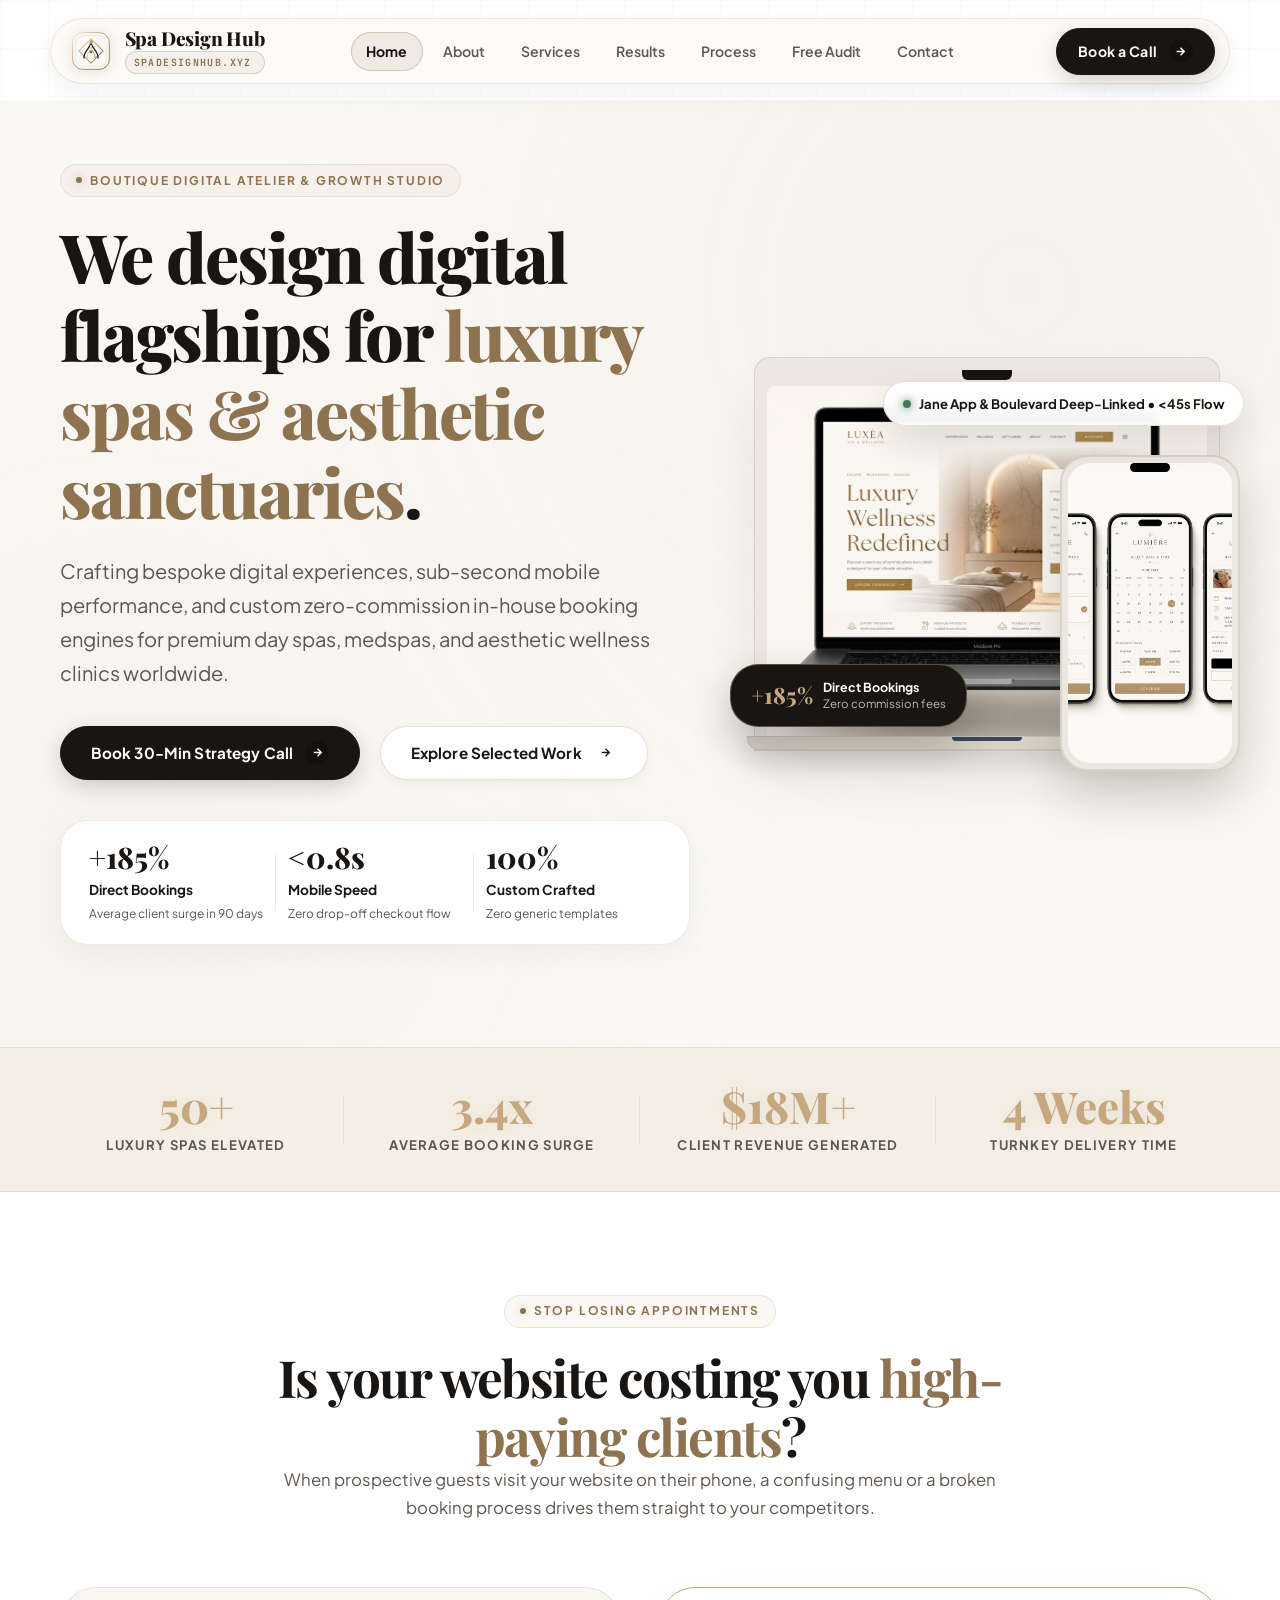
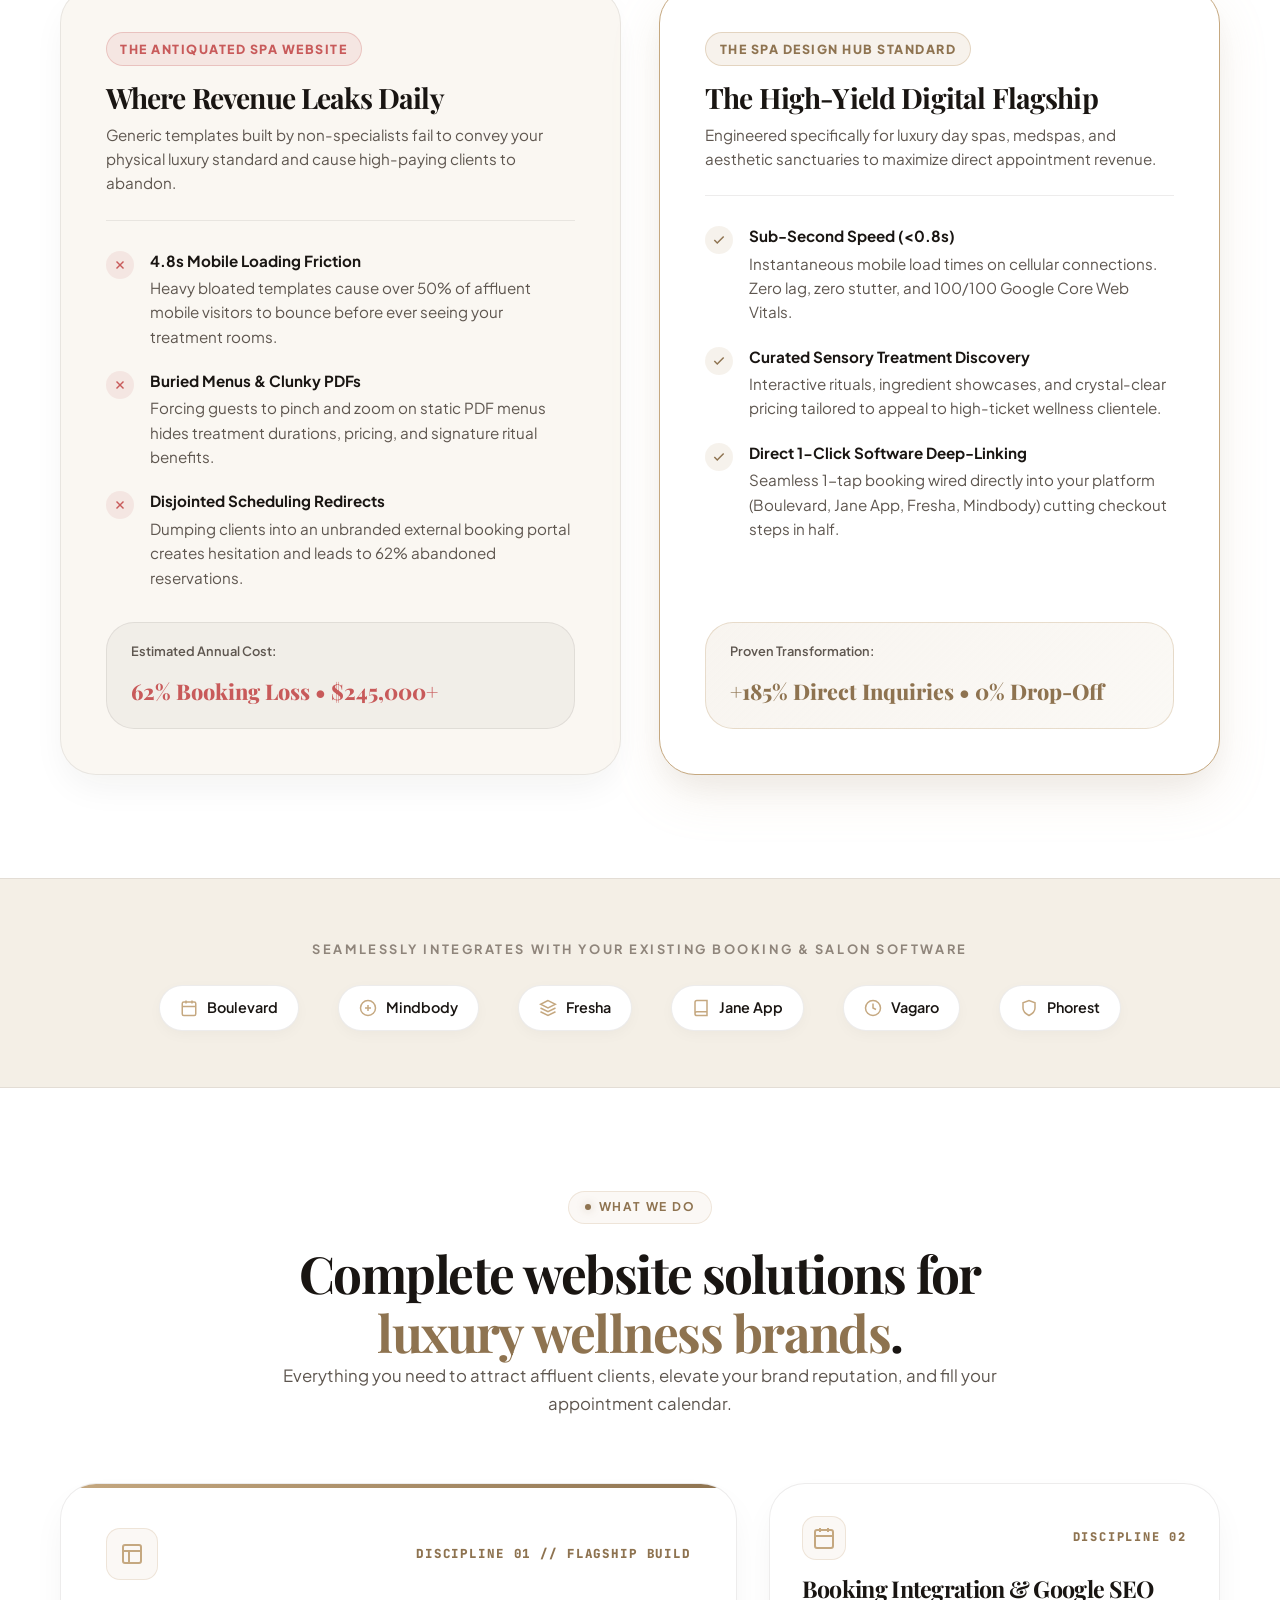
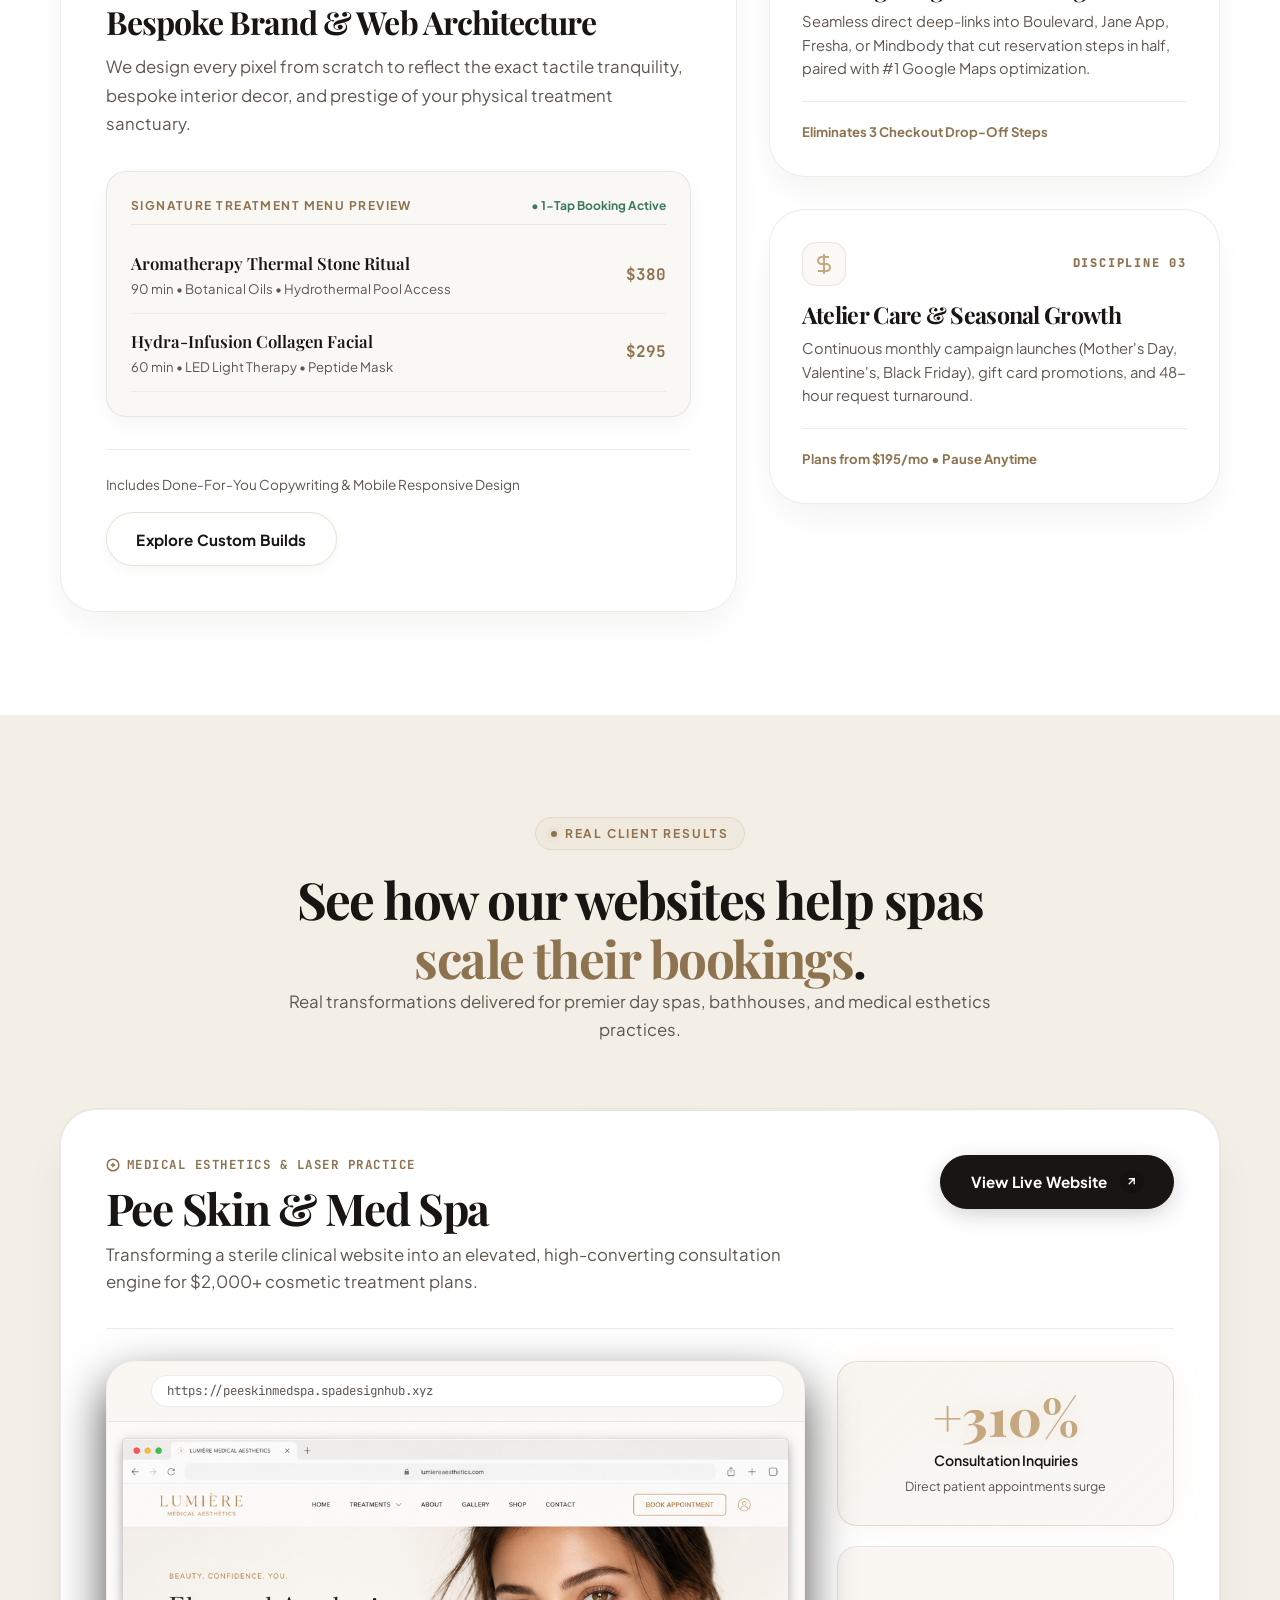
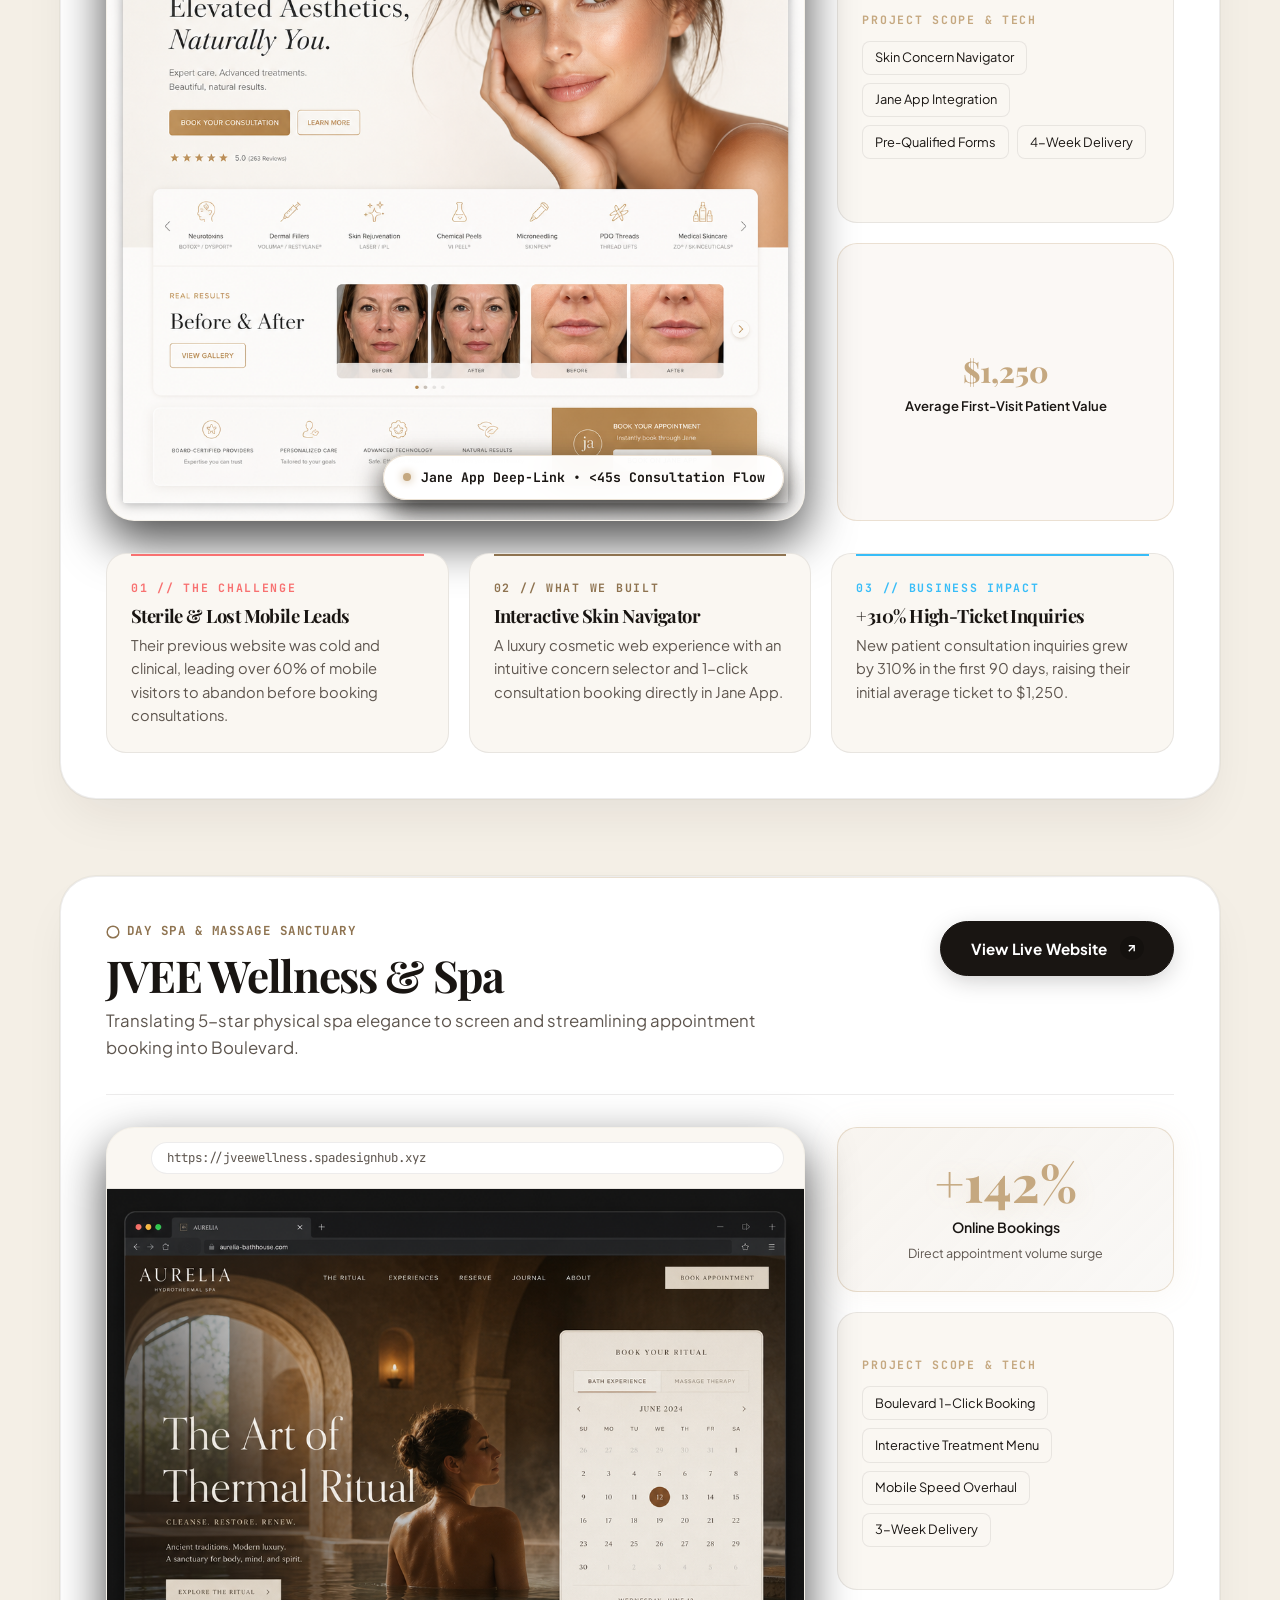
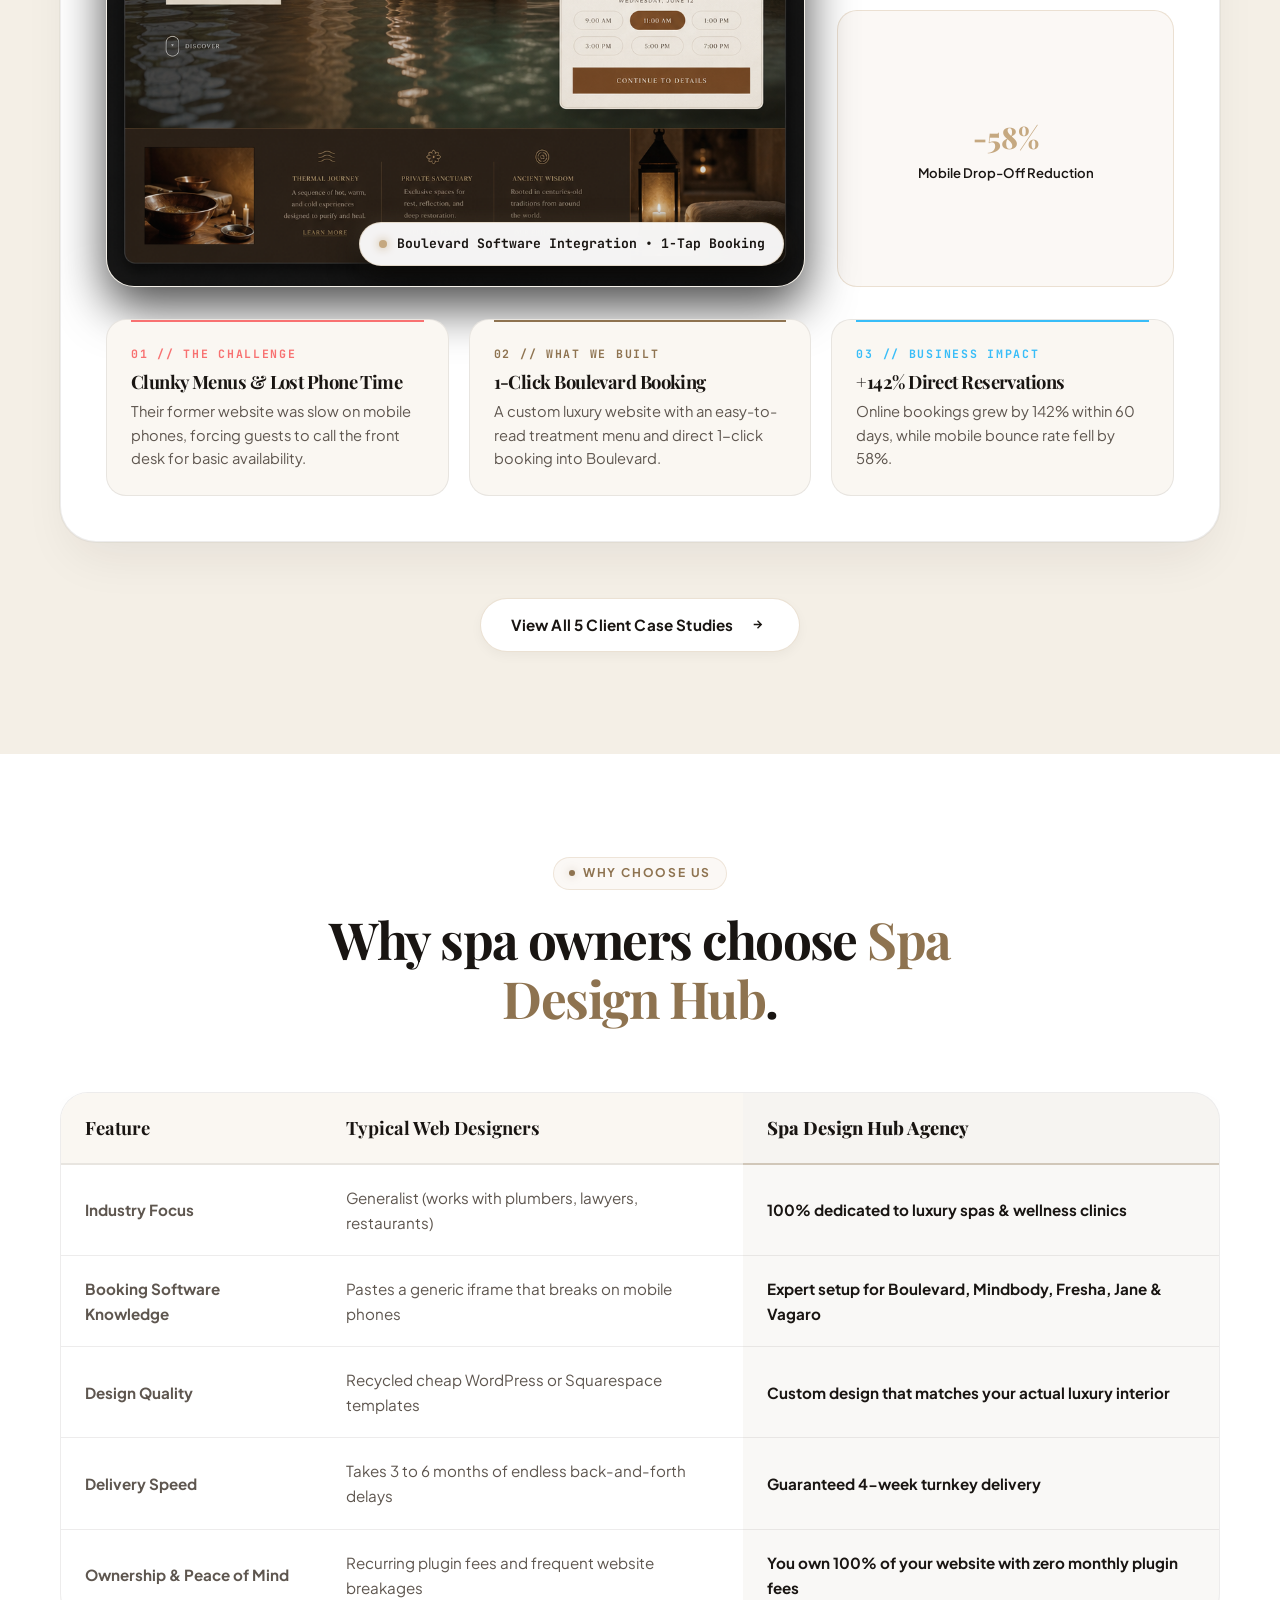
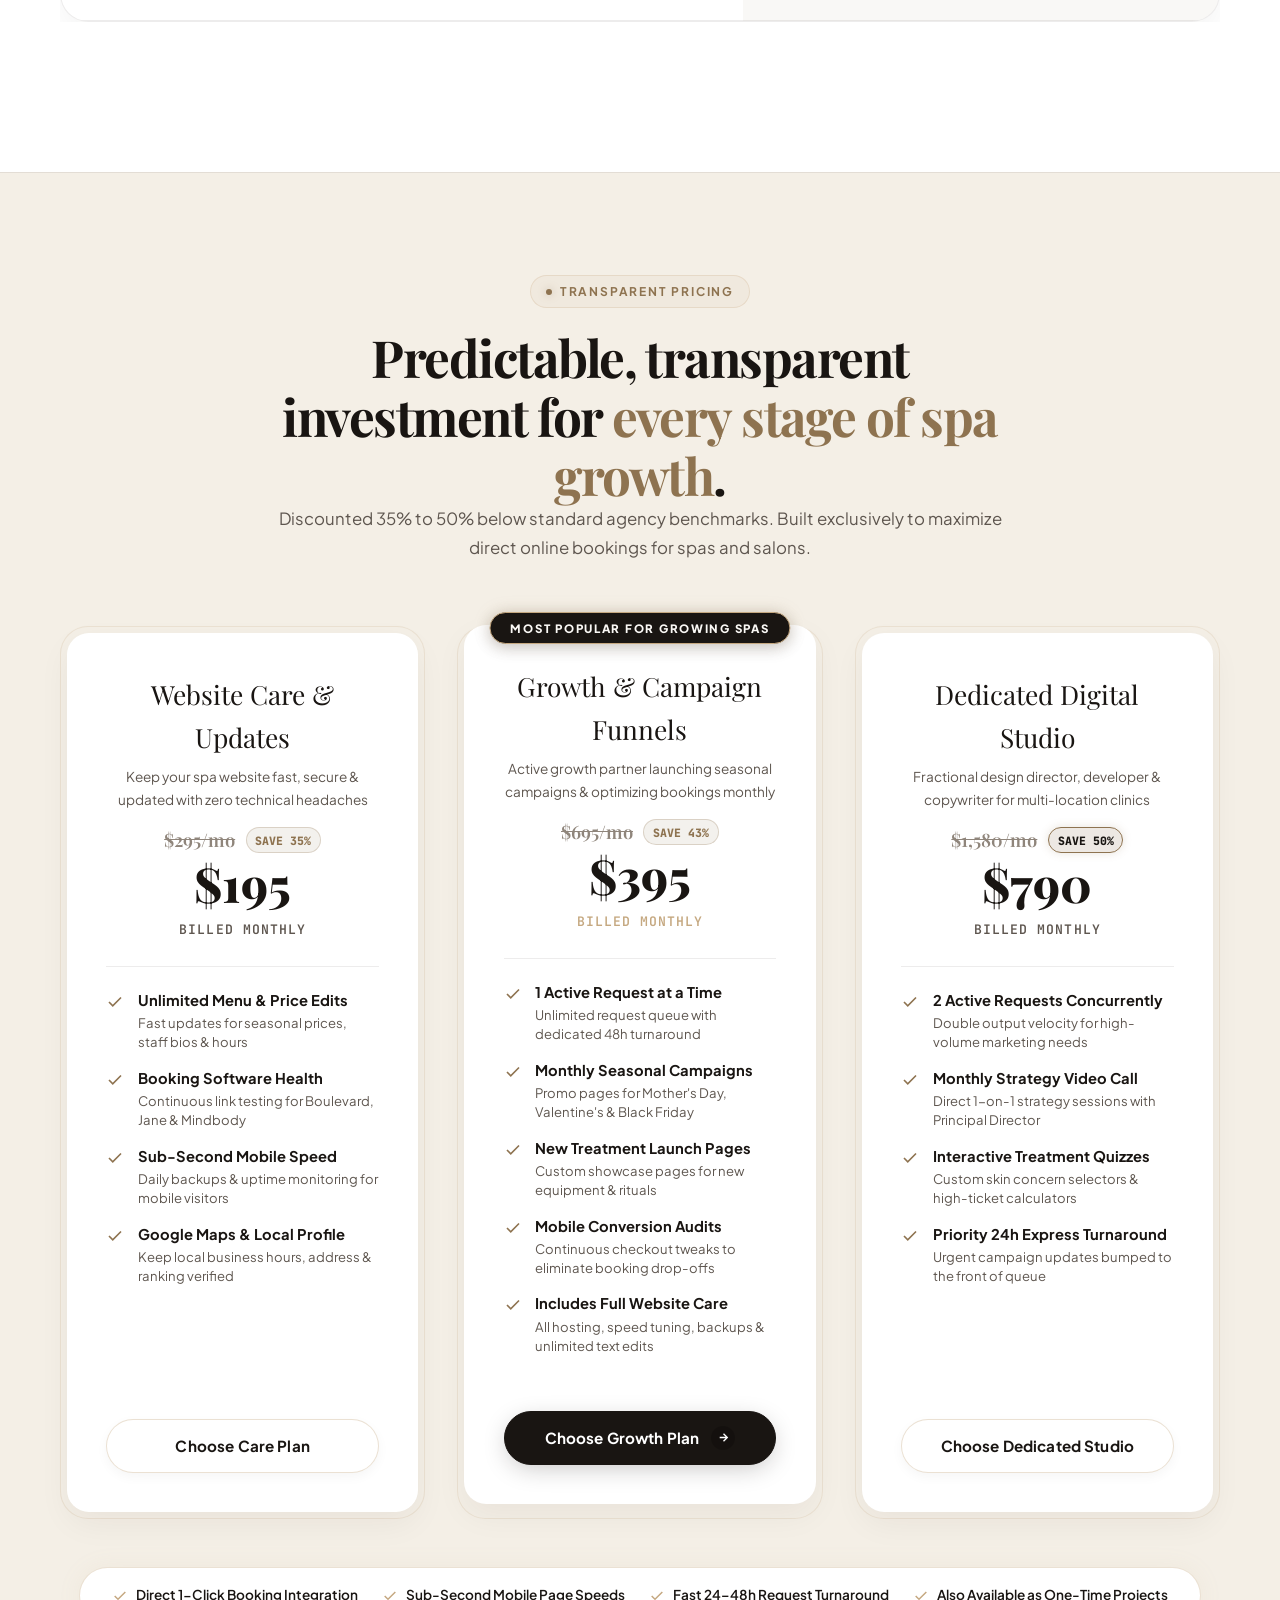
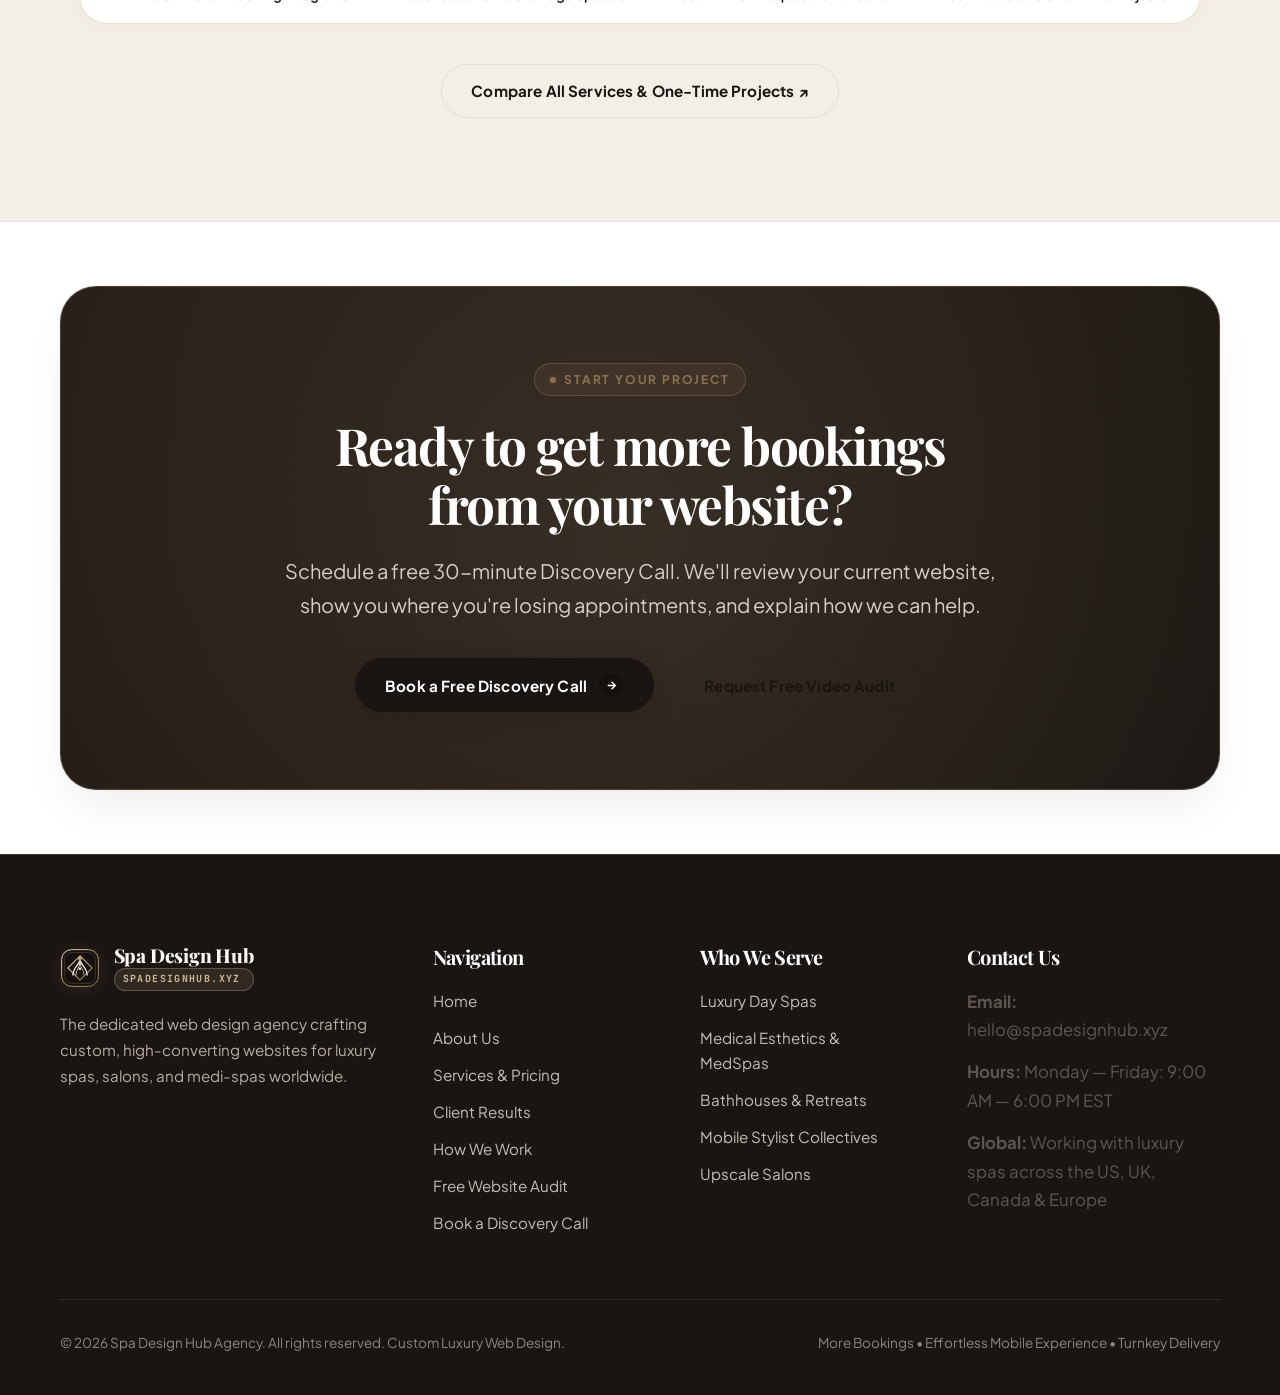
==== commit e3ed2b74: "feat: upgrade brand logo to architectural emblem, enforce spadesignhub.xyz domain, and fix contrast " ====
--- a/index.html
+++ b/index.html
@@ -19,27 +19,36 @@
   <header class="site-header">
     <div class="nav-container">
       <div class="nav-bar">
-        <!-- High-End Geometric Vector Logo -->
+        <!-- High-End Architectural Vector Logo -->
         <a href="index.html" class="brand-logo" aria-label="Spa Design Hub Home">
           <svg class="brand-logo-svg" viewBox="0 0 48 48" fill="none" xmlns="http://www.w3.org/2000/svg">
             <defs>
-              <linearGradient id="hubGold" x1="0%" y1="0%" x2="100%" y2="100%">
-                <stop offset="0%" stop-color="#D4B996" />
-                <stop offset="100%" stop-color="#B38E5D" />
+              <linearGradient id="hubHeaderGold" x1="0%" y1="0%" x2="100%" y2="100%">
+                <stop offset="0%" stop-color="#F5E7D0" />
+                <stop offset="40%" stop-color="#C5A880" />
+                <stop offset="100%" stop-color="#8E7350" />
+              </linearGradient>
+              <linearGradient id="hubHeaderGoldCore" x1="0%" y1="0%" x2="100%" y2="100%">
+                <stop offset="0%" stop-color="#FFFFFF" />
+                <stop offset="50%" stop-color="#D4B996" />
+                <stop offset="100%" stop-color="#A8824C" />
               </linearGradient>
             </defs>
-            <rect x="2" y="2" width="44" height="44" rx="12" fill="#FAF8F5" stroke="#E5DDD0" stroke-width="1.2" />
+            <rect x="2" y="2" width="44" height="44" rx="12" fill="#FAF8F5" stroke="url(#hubHeaderGold)" stroke-width="1.2" />
+            <rect x="5.5" y="5.5" width="37" height="37" rx="9" fill="none" stroke="rgba(197, 168, 128, 0.3)" stroke-width="0.8" />
             <g transform="translate(24, 24)">
-              <polygon points="0,-16 16,0 0,16 -16,0" fill="none" stroke="url(#hubGold)" stroke-width="1.6" />
-              <path d="M-9,9 C-9,-3 9,-3 9,9" fill="none" stroke="#191512" stroke-width="1.5" stroke-linecap="round" />
-              <line x1="0" y1="-10" x2="0" y2="9" stroke="url(#hubGold)" stroke-width="1.5" stroke-linecap="round" />
-              <circle cx="0" cy="-4" r="2.2" fill="#191512" />
-              <circle cx="0" cy="-4" r="1.2" fill="url(#hubGold)" />
+              <polygon points="0,-14.5 14.5,0 0,14.5 -14.5,0" fill="none" stroke="url(#hubHeaderGold)" stroke-width="1.3" />
+              <path d="M-8.5,8.5 C-8.5,-1 0,-3.5 0,-11 C0,-3.5 8.5,-1 8.5,8.5" fill="none" stroke="#191512" stroke-width="1.5" stroke-linecap="round" />
+              <path d="M-5,8.5 C-5,1.5 0,0 0,-7 C0,0 5,1.5 5,8.5" fill="none" stroke="url(#hubHeaderGoldCore)" stroke-width="1.2" stroke-linecap="round" />
+              <line x1="-10.5" y1="8.5" x2="10.5" y2="8.5" stroke="url(#hubHeaderGold)" stroke-width="1.2" stroke-linecap="round" />
+              <polygon points="0,-14.5 2.5,-11 0,-7.5 -2.5,-11" fill="url(#hubHeaderGold)" />
+              <circle cx="0" cy="1" r="1.6" fill="#191512" />
+              <circle cx="0" cy="1" r="0.9" fill="url(#hubHeaderGoldCore)" />
             </g>
           </svg>
           <div class="brand-text-block">
             <span class="brand-title">Spa Design Hub</span>
-            <span class="brand-badge">Spa Web Studio</span>
+            <span class="brand-badge">spadesignhub.xyz</span>
           </div>
         </a>
 
@@ -83,7 +92,7 @@
             <li><a href="contact.html" class="mobile-nav-link"><span>Contact Us</span> <span class="nav-num">07</span></a></li>
           </ul>
           <div class="mobile-nav-footer">
-            <p><strong>hello@spadesignhub.com</strong></p>
+            <p><strong>hello@spadesignhub.xyz</strong></p>
             <p style="font-size: 0.85rem; margin-top: 0.25rem;">Dedicated Web Design Agency for Luxury Spas &amp; Salons</p>
             <div style="margin-top: 1.25rem;">
               <a href="book-a-call.html" class="btn btn-primary" style="width: 100%;">Book a Discovery Call</a>
@@ -497,7 +506,7 @@
                 </p>
               </div>
               <div class="bento-header-actions">
-                <a href="https://peeskinmedspa.jadecursor.com" target="_blank" rel="noopener noreferrer" class="btn btn-primary">
+                <a href="https://peeskinmedspa.spadesignhub.xyz" target="_blank" rel="noopener noreferrer" class="btn btn-primary">
                   View Live Website
                   <span class="btn-icon-wrapper">
                     <svg viewBox="0 0 24 24"><path d="M7 17L17 7M7 7h10v10"/></svg>
@@ -512,7 +521,7 @@
                   <span class="browser-dot dot-red"></span>
                   <span class="browser-dot dot-yellow"></span>
                   <span class="browser-dot dot-green"></span>
-                  <span class="bento-browser-url">https://peeskinmedspa.jadecursor.com</span>
+                  <span class="bento-browser-url">https://peeskinmedspa.spadesignhub.xyz</span>
                 </div>
                 <div class="bento-browser-img-wrap">
                   <img loading="lazy" decoding="async" src="images/case-study-peeskin.png" alt="Pee Skin &amp; Med Spa Luxury Medical Aesthetics Website — Created with gpt-image-2">
@@ -580,7 +589,7 @@
                 </p>
               </div>
               <div class="bento-header-actions">
-                <a href="https://jveewellness.jadecursor.com" target="_blank" rel="noopener noreferrer" class="btn btn-primary">
+                <a href="https://jveewellness.spadesignhub.xyz" target="_blank" rel="noopener noreferrer" class="btn btn-primary">
                   View Live Website
                   <span class="btn-icon-wrapper">
                     <svg viewBox="0 0 24 24"><path d="M7 17L17 7M7 7h10v10"/></svg>
@@ -595,7 +604,7 @@
                   <span class="browser-dot dot-red"></span>
                   <span class="browser-dot dot-yellow"></span>
                   <span class="browser-dot dot-green"></span>
-                  <span class="bento-browser-url">https://jveewellness.jadecursor.com</span>
+                  <span class="bento-browser-url">https://jveewellness.spadesignhub.xyz</span>
                 </div>
                 <div class="bento-browser-img-wrap">
                   <img loading="lazy" decoding="async" src="images/case-study-jvee.png" alt="JVEE Wellness &amp; Spa Luxury Hydrothermal Website Showcase — Created with gpt-image-2">
@@ -1000,24 +1009,33 @@
         <div class="footer-brand">
           <a href="index.html" class="brand-logo">
             <svg class="brand-logo-svg" viewBox="0 0 48 48" fill="none" xmlns="http://www.w3.org/2000/svg">
-            <defs>
-              <linearGradient id="hubGold" x1="0%" y1="0%" x2="100%" y2="100%">
-                <stop offset="0%" stop-color="#D4B996" />
-                <stop offset="100%" stop-color="#B38E5D" />
-              </linearGradient>
-            </defs>
-            <rect x="2" y="2" width="44" height="44" rx="12" fill="#FAF8F5" stroke="#E5DDD0" stroke-width="1.2" />
-            <g transform="translate(24, 24)">
-              <polygon points="0,-16 16,0 0,16 -16,0" fill="none" stroke="url(#hubGold)" stroke-width="1.6" />
-              <path d="M-9,9 C-9,-3 9,-3 9,9" fill="none" stroke="#191512" stroke-width="1.5" stroke-linecap="round" />
-              <line x1="0" y1="-10" x2="0" y2="9" stroke="url(#hubGold)" stroke-width="1.5" stroke-linecap="round" />
-              <circle cx="0" cy="-4" r="2.2" fill="#191512" />
-              <circle cx="0" cy="-4" r="1.2" fill="url(#hubGold)" />
-            </g>
-          </svg>
-          <div class="brand-text-block">
+              <defs>
+                <linearGradient id="hubGoldFoot" x1="0%" y1="0%" x2="100%" y2="100%">
+                  <stop offset="0%" stop-color="#F5E7D0" />
+                  <stop offset="40%" stop-color="#C5A880" />
+                  <stop offset="100%" stop-color="#8E7350" />
+                </linearGradient>
+                <linearGradient id="hubGoldFootCore" x1="0%" y1="0%" x2="100%" y2="100%">
+                  <stop offset="0%" stop-color="#FFFFFF" />
+                  <stop offset="50%" stop-color="#D4B996" />
+                  <stop offset="100%" stop-color="#A8824C" />
+                </linearGradient>
+              </defs>
+              <rect x="2" y="2" width="44" height="44" rx="12" fill="#14100D" stroke="url(#hubGoldFoot)" stroke-width="1.2" />
+              <rect x="5.5" y="5.5" width="37" height="37" rx="9" fill="none" stroke="rgba(197, 168, 128, 0.35)" stroke-width="0.8" />
+              <g transform="translate(24, 24)">
+                <polygon points="0,-14.5 14.5,0 0,14.5 -14.5,0" fill="none" stroke="url(#hubGoldFoot)" stroke-width="1.3" />
+                <path d="M-8.5,8.5 C-8.5,-1 0,-3.5 0,-11 C0,-3.5 8.5,-1 8.5,8.5" fill="none" stroke="#FAF8F5" stroke-width="1.5" stroke-linecap="round" />
+                <path d="M-5,8.5 C-5,1.5 0,0 0,-7 C0,0 5,1.5 5,8.5" fill="none" stroke="url(#hubGoldFootCore)" stroke-width="1.2" stroke-linecap="round" />
+                <line x1="-10.5" y1="8.5" x2="10.5" y2="8.5" stroke="url(#hubGoldFoot)" stroke-width="1.2" stroke-linecap="round" />
+                <polygon points="0,-14.5 2.5,-11 0,-7.5 -2.5,-11" fill="url(#hubGoldFoot)" />
+                <circle cx="0" cy="1" r="1.6" fill="#FAF8F5" />
+                <circle cx="0" cy="1" r="0.9" fill="url(#hubGoldFootCore)" />
+              </g>
+            </svg>
+            <div class="brand-text-block">
               <span class="brand-title">Spa Design Hub</span>
-              <span class="brand-badge">Spa Web Studio</span>
+              <span class="brand-badge">spadesignhub.xyz</span>
             </div>
           </a>
           <p>
@@ -1052,7 +1070,7 @@
         <div class="footer-col">
           <h4>Contact Us</h4>
           <div class="footer-contact-info">
-            <p><strong>Email:</strong> hello@spadesignhub.com</p>
+            <p><strong>Email:</strong> hello@spadesignhub.xyz</p>
             <p><strong>Hours:</strong> Monday — Friday: 9:00 AM — 6:00 PM EST</p>
             <p><strong>Global:</strong> Working with luxury spas across the US, UK, Canada &amp; Europe</p>
           </div>
--- a/css/styles.css
+++ b/css/styles.css
@@ -27,6 +27,7 @@
   /* Primary Brand Tokens */
   --color-gold: #C5A880;
   --color-gold-dark: #8E7350;
+  --color-gold-text: #8E7350; /* High-contrast bronze gold for readable text on light surfaces */
   --color-gold-tint: rgba(197, 168, 128, 0.12);
   --color-espresso: #191512;
 
@@ -104,6 +105,7 @@
   font-size: 16px;
   scroll-behavior: smooth;
   -webkit-text-size-adjust: 100%;
+  overflow-x: clip;
 }
 
 body {
@@ -112,7 +114,7 @@
   color: var(--color-text-main);
   line-height: 1.65;
   font-weight: 400;
-  overflow-x: hidden;
+  overflow-x: clip;
   position: relative;
   -webkit-font-smoothing: antialiased;
   -moz-osx-font-smoothing: grayscale;
@@ -171,7 +173,7 @@
 
 p.lead {
   font-size: clamp(1.15rem, 2vw, 1.35rem);
-  color: #E2E8F0;
+  color: var(--color-text-muted);
   line-height: 1.6;
   font-weight: 400;
 }
@@ -246,21 +248,25 @@
   font-family: var(--font-display);
   font-size: 1.25rem;
   font-weight: 800;
-  color: #FFFFFF;
+  color: var(--color-espresso);
   letter-spacing: -0.02em;
 }
 
+.site-footer .brand-logo {
+  color: #FAF8F5;
+}
+
 .brand-logo-svg {
-  width: 38px;
-  height: 38px;
+  width: 40px;
+  height: 40px;
   flex-shrink: 0;
-  filter: drop-shadow(0 0 12px rgba(197, 168, 128, 0.35));
+  filter: drop-shadow(0 2px 8px rgba(142, 115, 80, 0.2));
   transition: var(--transition-smooth);
 }
 
 .brand-logo:hover .brand-logo-svg {
-  transform: rotate(10deg) scale(1.08);
-  filter: drop-shadow(0 0 16px rgba(197, 168, 128, 0.6));
+  transform: rotate(6deg) scale(1.06);
+  filter: drop-shadow(0 4px 14px rgba(142, 115, 80, 0.35));
 }
 
 .brand-text-block {
@@ -273,21 +279,35 @@
   align-items: center;
   gap: 0.4rem;
   line-height: 1.1;
-  font-size: 1.25rem;
+  font-size: 1.2rem;
+  font-weight: 800;
+  color: var(--color-espresso);
+  letter-spacing: -0.01em;
+}
+
+.site-footer .brand-title {
+  color: #FAF8F5;
 }
 
 .brand-badge {
   display: inline-block;
   font-family: var(--font-mono);
-  font-size: 0.65rem;
+  font-size: 0.62rem;
   text-transform: uppercase;
-  letter-spacing: 0.12em;
-  color: var(--color-jade-neon);
-  background: rgba(197, 168, 128, 0.08);
-  border: 1px solid rgba(197, 168, 128, 0.2);
-  padding: 0.15rem 0.45rem;
+  letter-spacing: 0.14em;
+  color: var(--color-gold-dark);
+  background: rgba(142, 115, 80, 0.08);
+  border: 1px solid rgba(142, 115, 80, 0.25);
+  padding: 0.15rem 0.5rem;
   border-radius: var(--radius-full);
   font-weight: 700;
+  margin-top: 2px;
+}
+
+.site-footer .brand-badge {
+  color: #D4B996;
+  background: rgba(212, 185, 150, 0.12);
+  border-color: rgba(212, 185, 150, 0.3);
 }
 
 /* Desktop Navigation Links */
@@ -307,15 +327,15 @@
 }
 
 .desktop-nav .nav-link:hover {
-  color: #FFFFFF;
-  background: rgba(255, 255, 255, 0.08);
+  color: var(--color-espresso);
+  background: rgba(142, 115, 80, 0.1);
 }
 
 .desktop-nav .nav-link.active {
-  color: var(--color-jade-neon);
-  background: rgba(197, 168, 128, 0.1);
+  color: var(--color-espresso);
+  background: rgba(142, 115, 80, 0.12);
   font-weight: 700;
-  box-shadow: inset 0 0 0 1px rgba(197, 168, 128, 0.25);
+  box-shadow: inset 0 0 0 1px rgba(142, 115, 80, 0.3);
 }
 
 .nav-actions {
@@ -535,7 +555,7 @@
   font-weight: 700;
   text-transform: uppercase;
   letter-spacing: 0.15em;
-  color: var(--color-jade-neon);
+  color: var(--color-gold-text);
   margin-bottom: 1.25rem;
 }
 
@@ -543,12 +563,17 @@
   width: 6px;
   height: 6px;
   border-radius: 50%;
-  background-color: #191512;
-  box-shadow: 0 0 8px var(--color-jade-neon);
+  background-color: var(--color-gold-text);
+  box-shadow: 0 0 8px rgba(142, 115, 80, 0.4);
 }
 
 .text-jade-accent {
-  color: var(--color-jade-neon);
+  color: var(--color-gold-text);
+}
+
+.cta-banner-luxury .text-jade-accent,
+.site-footer .text-jade-accent {
+  color: var(--color-gold);
 }
 
 /* ==========================================================================
@@ -1253,8 +1278,8 @@
 }
 
 .fit-card.not-fit {
-  border-color: rgba(248, 113, 113, 0.25);
-  background: rgba(14, 18, 28, 0.6);
+  border-color: rgba(200, 90, 90, 0.25);
+  background: #FCFAF7;
 }
 
 .fit-card-header {
@@ -1278,17 +1303,17 @@
 }
 
 .is-fit .fit-status-badge {
-  color: var(--color-jade-neon);
-  background: rgba(197, 168, 128, 0.1);
-  border: 1px solid rgba(197, 168, 128, 0.3);
+  color: var(--color-gold-text);
+  background: rgba(142, 115, 80, 0.1);
+  border: 1px solid rgba(142, 115, 80, 0.3);
 }
 
 .is-fit .fit-status-badge .badge-pulse-dot {
   width: 7px;
   height: 7px;
   border-radius: 50%;
-  background: var(--color-jade-neon);
-  box-shadow: 0 0 10px var(--color-jade-neon);
+  background: var(--color-gold-text);
+  box-shadow: 0 0 10px rgba(142, 115, 80, 0.5);
 }
 
 .not-fit .fit-status-badge {
@@ -1299,7 +1324,7 @@
 
 .fit-card-title {
   font-size: clamp(1.5rem, 2.5vw, 1.85rem);
-  color: #FFFFFF;
+  color: var(--color-espresso);
   margin-bottom: 0.5rem;
 }
 
@@ -1330,8 +1355,9 @@
 }
 
 .is-fit .fit-tile-item:hover {
-  border-color: rgba(197, 168, 128, 0.3);
-  background: rgba(22, 31, 48, 0.9);
+  border-color: rgba(142, 115, 80, 0.4);
+  background: var(--color-surface);
+  box-shadow: 0 4px 16px rgba(35, 28, 22, 0.05);
 }
 
 .fit-tile-icon-box {
@@ -1345,15 +1371,15 @@
 }
 
 .is-fit .fit-tile-icon-box {
-  background: rgba(197, 168, 128, 0.12);
-  color: var(--color-jade-neon);
-  border: 1px solid rgba(197, 168, 128, 0.25);
+  background: rgba(142, 115, 80, 0.12);
+  color: var(--color-gold-text);
+  border: 1px solid rgba(142, 115, 80, 0.25);
 }
 
 .is-fit .fit-tile-icon-box svg {
   width: 18px;
   height: 18px;
-  stroke: var(--color-jade-neon);
+  stroke: var(--color-gold-text);
   fill: none;
   stroke-width: 2.2;
 }
@@ -1381,7 +1407,7 @@
 .fit-tile-heading {
   font-size: 1rem;
   font-weight: 700;
-  color: #FFFFFF;
+  color: var(--color-espresso);
 }
 
 .fit-tile-desc {
@@ -1399,16 +1425,17 @@
 }
 
 .is-fit .fit-card-footer {
-  background: rgba(197, 168, 128, 0.08);
-  border: 1px solid rgba(197, 168, 128, 0.25);
-  color: var(--color-jade-neon);
+  background: rgba(142, 115, 80, 0.1);
+  border: 1px solid rgba(142, 115, 80, 0.25);
+  color: var(--color-espresso);
+  font-weight: 700;
+}
+
+.not-fit .fit-card-footer {
+  background: rgba(200, 90, 90, 0.05);
+  border: 1px solid rgba(200, 90, 90, 0.2);
+  color: var(--color-text-main);
   font-weight: 600;
-}
-
-.not-fit .fit-card-footer {
-  background: rgba(255, 255, 255, 0.03);
-  border: 1px solid var(--color-border);
-  color: var(--color-text-muted);
 }
 
 /* Calculator Card */
@@ -1476,14 +1503,32 @@
   background: var(--color-surface-raised);
   font-family: var(--font-display);
   font-size: 1.15rem;
-  color: #FFFFFF;
-}
-
-.comparison-matrix-table th.highlight-col,
+  font-weight: 700;
+  color: var(--color-espresso);
+  border-bottom: 2px solid var(--color-border);
+}
+
+.comparison-matrix-table td {
+  color: var(--color-text-muted);
+}
+
+.comparison-matrix-table th.highlight-col {
+  background: rgba(142, 115, 80, 0.08);
+  font-weight: 800;
+  color: var(--color-espresso);
+  border-bottom: 2px solid rgba(142, 115, 80, 0.35);
+}
+
 .comparison-matrix-table td.highlight-col {
-  background: rgba(197, 168, 128, 0.04);
-  font-weight: 600;
-  color: var(--color-jade-neon);
+  background: rgba(142, 115, 80, 0.05);
+  font-weight: 700;
+  color: var(--color-espresso);
+}
+
+.comparison-matrix-table td.highlight-col strong,
+.comparison-matrix-table td.highlight-col .feature-highlight-text {
+  color: var(--color-gold-dark);
+  font-weight: 800;
 }
 
 /* Services Grid */
@@ -1655,9 +1700,9 @@
 }
 
 .filter-label:hover {
-  background-color: var(--color-surface-raised);
-  color: #FFFFFF;
-  border-color: rgba(255, 255, 255, 0.2);
+  background-color: var(--color-surface-hover);
+  color: var(--color-espresso);
+  border-color: rgba(142, 115, 80, 0.35);
 }
 
 #filter-all:checked ~ .filter-tabs-wrapper label[for="filter-all"],
@@ -1741,12 +1786,12 @@
   text-transform: uppercase;
   letter-spacing: 0.12em;
   font-weight: 700;
-  color: var(--color-jade-neon);
+  color: var(--color-gold-dark);
 }
 
 .bento-case-title {
   font-size: clamp(2rem, 3.5vw, 2.75rem);
-  color: #FFFFFF;
+  color: var(--color-espresso);
   margin: 0;
 }
 
@@ -1969,7 +2014,7 @@
 }
 
 .bento-narrative-card.step-problem::before { background: #F87171; }
-.bento-narrative-card.step-solution::before { background: var(--color-jade-neon); }
+.bento-narrative-card.step-solution::before { background: var(--color-gold-dark); }
 .bento-narrative-card.step-impact::before { background: #38BDF8; }
 
 .narrative-card-step {
@@ -1981,12 +2026,13 @@
 }
 
 .step-problem .narrative-card-step { color: #F87171; }
-.step-solution .narrative-card-step { color: var(--color-jade-neon); }
+.step-solution .narrative-card-step { color: var(--color-gold-dark); }
 .step-impact .narrative-card-step { color: #38BDF8; }
 
 .bento-narrative-card h4 {
   font-size: 1.15rem;
-  color: #FFFFFF;
+  color: var(--color-espresso);
+  font-weight: 700;
   margin: 0;
 }
 
@@ -2028,7 +2074,7 @@
 }
 
 .pricing-toggle-label:hover {
-  color: #FFFFFF;
+  color: var(--color-espresso);
 }
 
 .pricing-badge-save {
@@ -2038,9 +2084,9 @@
   letter-spacing: 0.08em;
   padding: 0.15rem 0.5rem;
   border-radius: var(--radius-full);
-  background: rgba(197, 168, 128, 0.15);
-  color: var(--color-jade-neon);
-  border: 1px solid rgba(197, 168, 128, 0.3);
+  background: rgba(142, 115, 80, 0.12);
+  color: var(--color-gold-dark);
+  border: 1px solid rgba(142, 115, 80, 0.28);
   font-weight: 800;
 }
 
@@ -2087,15 +2133,16 @@
   top: -14px;
   left: 50%;
   transform: translateX(-50%);
-  background: var(--color-jade-neon);
-  color: #FFFFFF;
+  background: var(--color-espresso);
+  color: #FAF8F5;
+  border: 1px solid var(--color-gold);
   font-size: 0.72rem;
   font-weight: 800;
   text-transform: uppercase;
   letter-spacing: 0.15em;
   padding: 0.35rem 1.25rem;
   border-radius: var(--radius-full);
-  box-shadow: 0 0 20px var(--color-jade-glow);
+  box-shadow: 0 4px 16px rgba(25, 21, 18, 0.2), 0 0 16px rgba(197, 168, 128, 0.25);
   white-space: nowrap;
 }
 
@@ -2109,6 +2156,7 @@
 .pricing-tier-name {
   font-family: var(--font-display);
   font-size: 1.65rem;
+  color: var(--color-espresso);
   margin-bottom: 0.35rem;
 }
 
@@ -2140,26 +2188,25 @@
   text-transform: uppercase;
   padding: 0.15rem 0.55rem;
   border-radius: var(--radius-full);
-  background: rgba(197, 168, 128, 0.12);
-  color: var(--color-jade-neon);
-  border: 1px solid rgba(197, 168, 128, 0.3);
+  background: rgba(142, 115, 80, 0.1);
+  color: var(--color-gold-dark);
+  border: 1px solid rgba(142, 115, 80, 0.25);
 }
 
 .discount-pill.tier-50 {
-  background: rgba(197, 168, 128, 0.2);
-  color: #FFFFFF;
-  border-color: var(--color-jade-neon);
-  box-shadow: 0 0 12px var(--color-jade-glow);
+  background: rgba(142, 115, 80, 0.16);
+  color: var(--color-espresso);
+  border-color: var(--color-gold-dark);
+  box-shadow: 0 0 10px rgba(142, 115, 80, 0.2);
 }
 
 .pricing-price {
   font-family: var(--font-display);
   font-size: 3rem;
   font-weight: 800;
-  color: var(--color-jade-neon);
+  color: var(--color-espresso);
   line-height: 1;
   margin: 0.25rem 0 0.5rem;
-  text-shadow: 0 0 20px var(--color-jade-glow);
 }
 
 .pricing-period {
@@ -2189,7 +2236,7 @@
 .pricing-deliverables li svg {
   width: 18px;
   height: 18px;
-  stroke: var(--color-jade-neon);
+  stroke: var(--color-gold-dark);
   stroke-width: 2.2;
   fill: none;
   flex-shrink: 0;
@@ -2204,7 +2251,7 @@
 
 .feature-title {
   font-weight: 700;
-  color: #FFFFFF;
+  color: var(--color-espresso);
   font-size: 0.92rem;
   line-height: 1.35;
 }
@@ -2442,7 +2489,7 @@
 .booking-step-title {
   font-family: var(--font-display);
   font-size: 1.25rem;
-  color: #FFFFFF;
+  color: var(--color-espresso);
   display: flex;
   align-items: center;
   gap: 0.75rem;
@@ -2453,9 +2500,9 @@
   font-family: var(--font-mono);
   font-size: 0.75rem;
   font-weight: 800;
-  color: var(--color-jade-neon);
-  background: rgba(197, 168, 128, 0.1);
-  border: 1px solid rgba(197, 168, 128, 0.3);
+  color: var(--color-gold-dark);
+  background: rgba(142, 115, 80, 0.1);
+  border: 1px solid rgba(142, 115, 80, 0.3);
   padding: 0.2rem 0.55rem;
   border-radius: var(--radius-full);
 }
@@ -2480,7 +2527,7 @@
   font-family: var(--font-display);
   font-size: 1.1rem;
   font-weight: 700;
-  color: #FFFFFF;
+  color: var(--color-espresso);
 }
 
 .calendar-timezone-tag {
@@ -2523,13 +2570,13 @@
   font-family: var(--font-display);
   font-size: 1.45rem;
   font-weight: 800;
-  color: #FFFFFF;
+  color: var(--color-espresso);
   line-height: 1.2;
 }
 
 .date-btn-label:hover {
-  border-color: rgba(197, 168, 128, 0.35);
-  background: rgba(255, 255, 255, 0.04);
+  border-color: rgba(142, 115, 80, 0.4);
+  background: var(--color-surface-hover);
 }
 
 .date-radio:checked + .date-btn-label {
@@ -2571,8 +2618,8 @@
 }
 
 .time-btn-label:hover {
-  border-color: rgba(197, 168, 128, 0.35);
-  background: rgba(255, 255, 255, 0.04);
+  border-color: rgba(142, 115, 80, 0.4);
+  background: var(--color-surface-hover);
 }
 
 .time-radio:checked + .time-btn-label {
@@ -2718,7 +2765,7 @@
 }
 
 .cta-banner-luxury p {
-  color: var(--color-text-muted);
+  color: #D6CEC5;
   font-size: clamp(1.05rem, 1.8vw, 1.25rem);
   margin-bottom: 2.25rem;
 }
@@ -2726,7 +2773,7 @@
 /* Footer */
 .site-footer {
   background-color: #191512;
-  color: #A89F95;
+  color: #B8AEA2;
   padding-top: clamp(4.5rem, 7vw, 6.5rem);
   padding-bottom: 2.5rem;
   border-top: 1px solid rgba(197, 168, 128, 0.2);
@@ -2740,7 +2787,7 @@
 }
 
 .footer-brand p {
-  color: var(--color-text-muted);
+  color: #B8AEA2;
   font-size: 0.95rem;
   margin: 1.25rem 0;
   max-width: 320px;
@@ -2760,13 +2807,13 @@
 }
 
 .footer-links a {
-  color: var(--color-text-muted);
+  color: #C5BDB5;
   font-size: 0.95rem;
   transition: var(--transition-fast);
 }
 
 .footer-links a:hover {
-  color: var(--color-jade-neon);
+  color: #E2C499;
   transform: translateX(4px);
 }
 
@@ -2774,13 +2821,22 @@
   display: flex;
   flex-direction: column;
   gap: 0.85rem;
-  color: var(--color-text-muted);
+  color: #C5BDB5;
   font-size: 0.95rem;
+}
+
+.footer-contact-info a {
+  color: #C5BDB5;
+  transition: var(--transition-fast);
+}
+
+.footer-contact-info a:hover {
+  color: #E2C499;
 }
 
 .footer-bottom {
   padding-top: 2rem;
-  border-top: 1px solid var(--color-border);
+  border-top: 1px solid rgba(255, 255, 255, 0.08);
   display: flex;
   justify-content: space-between;
   align-items: center;
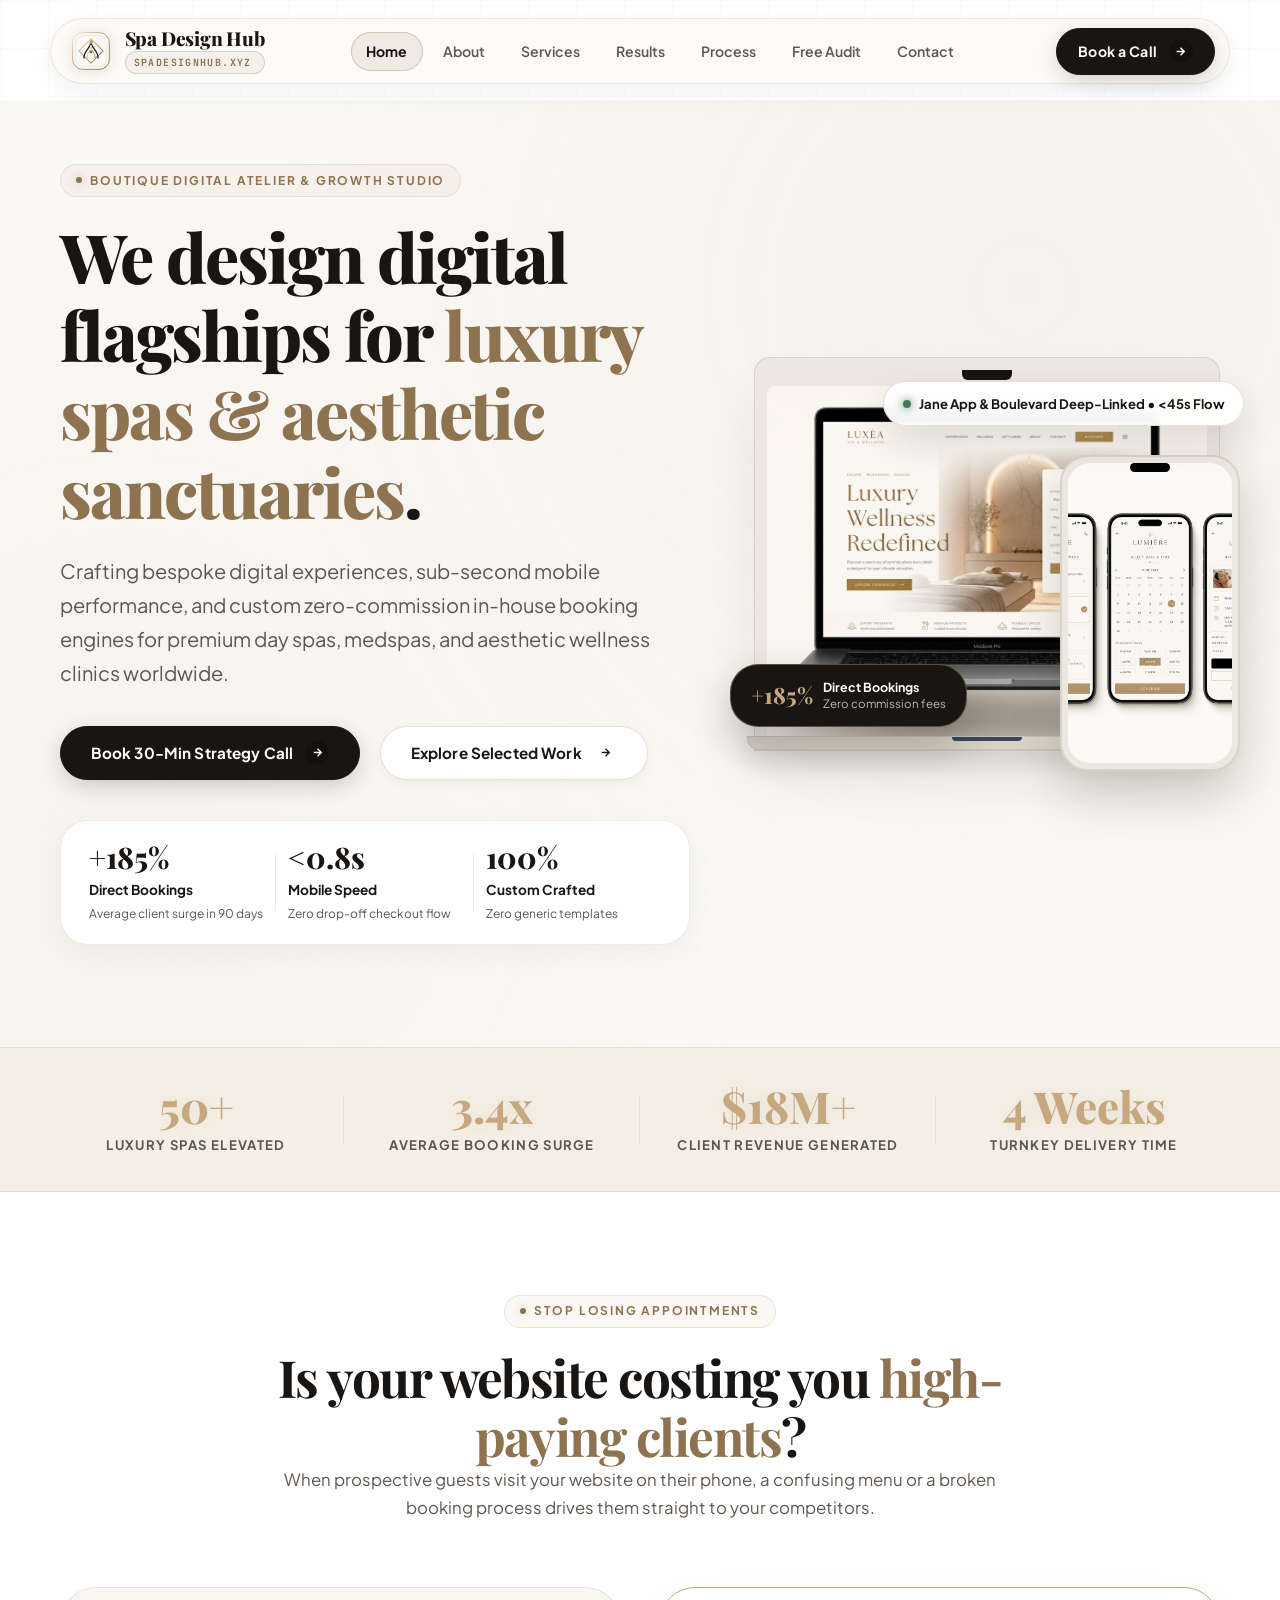
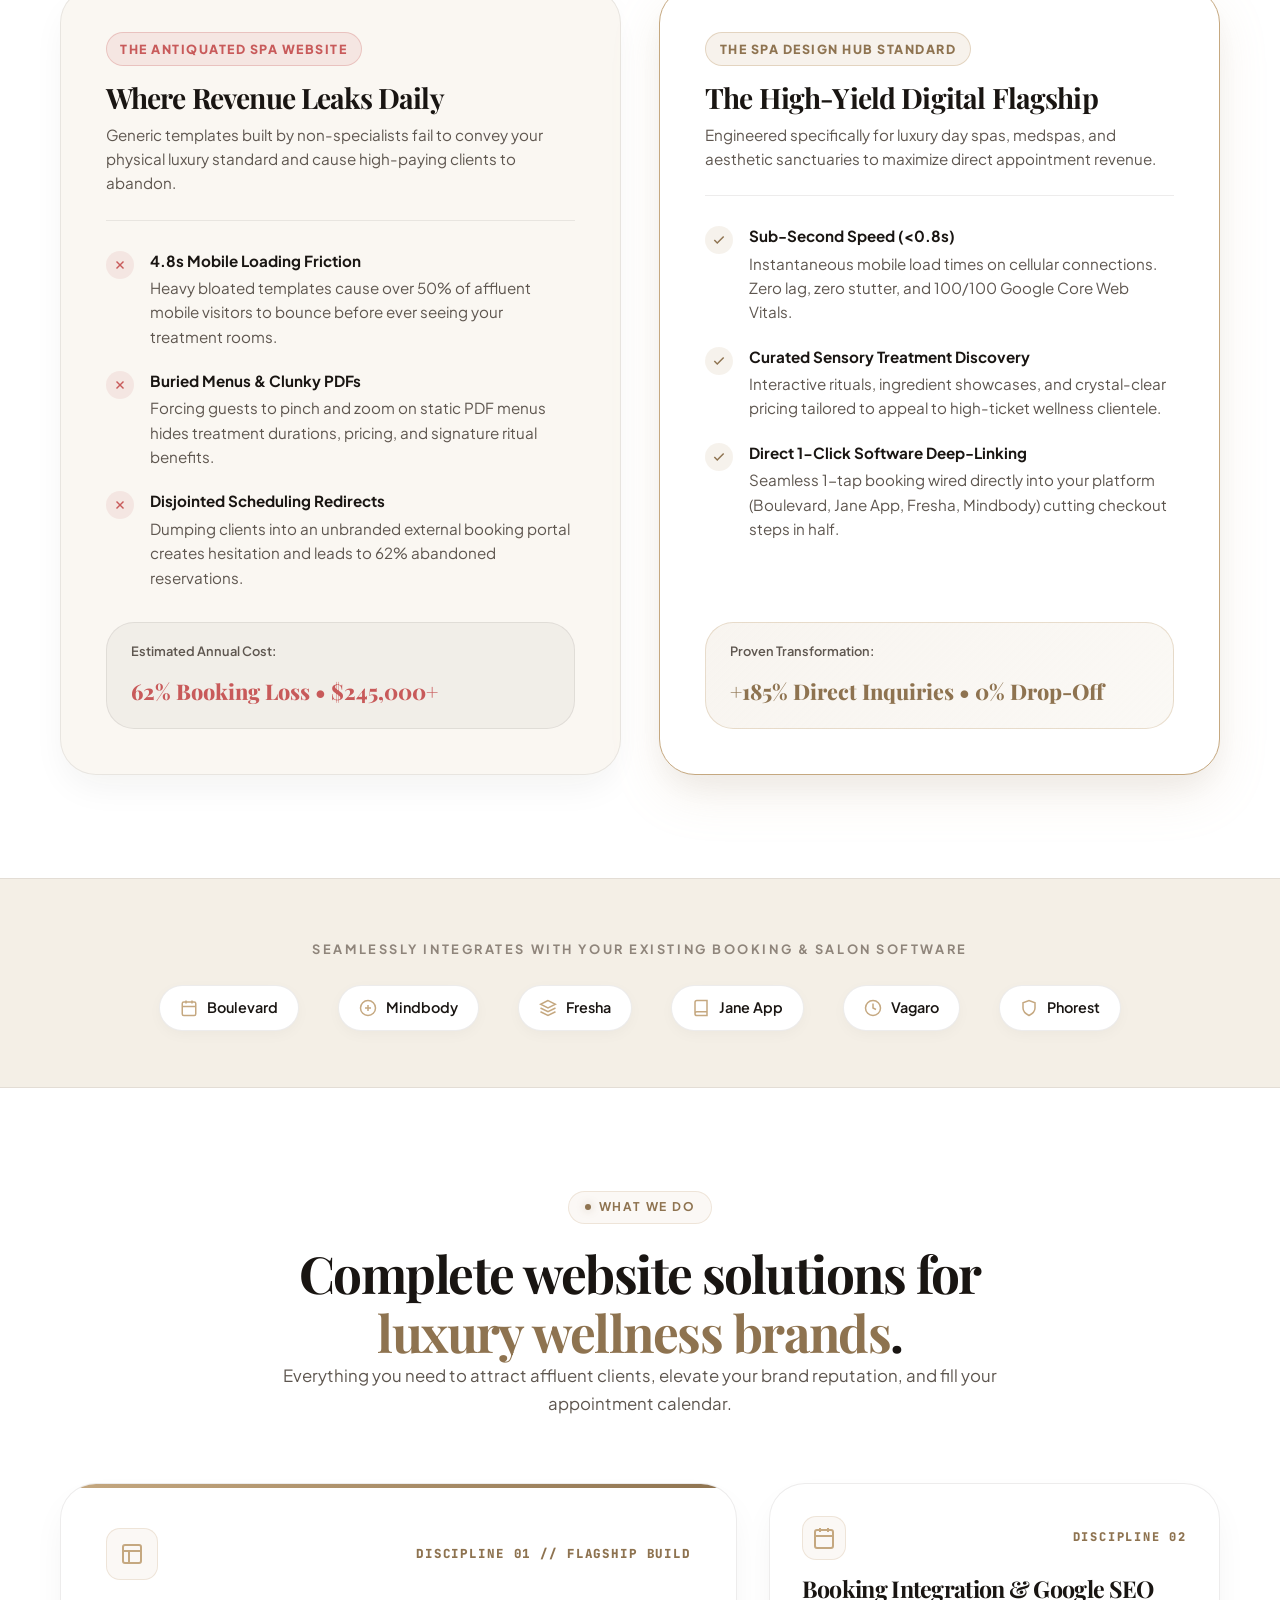
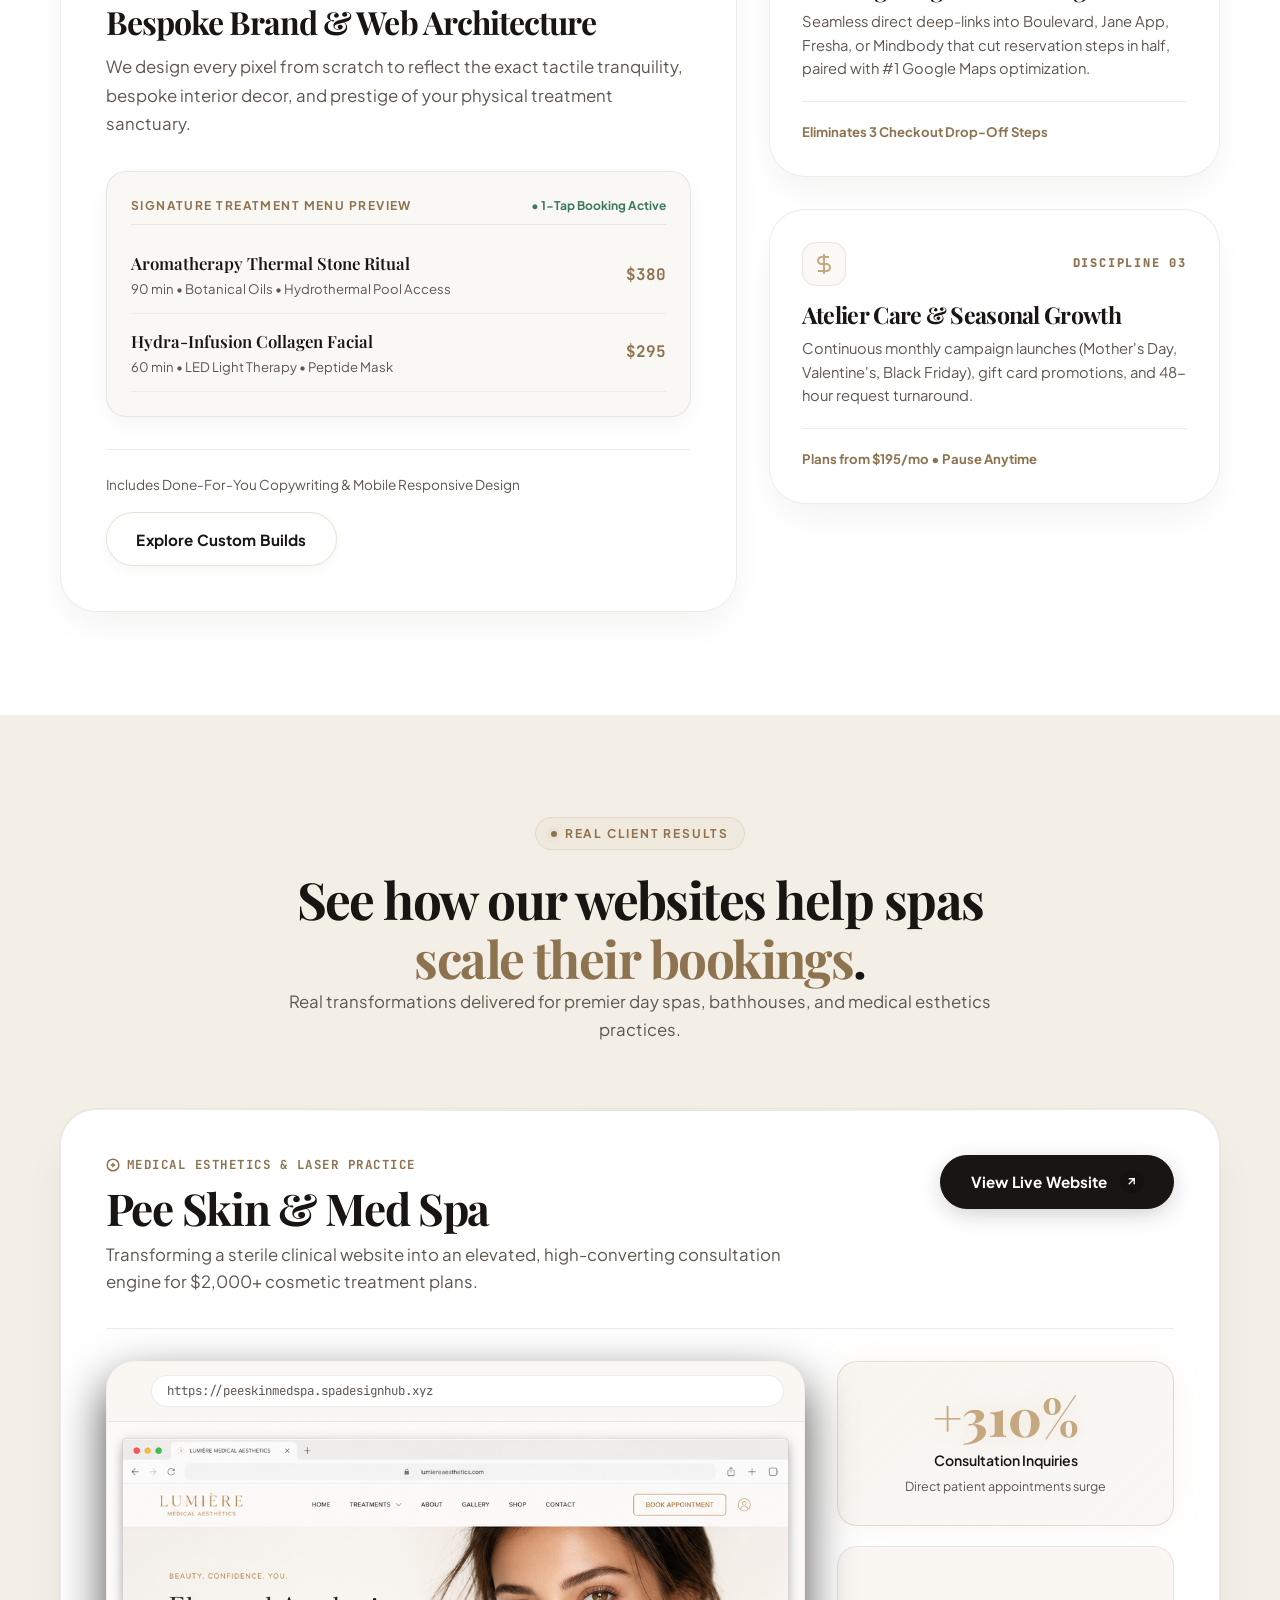
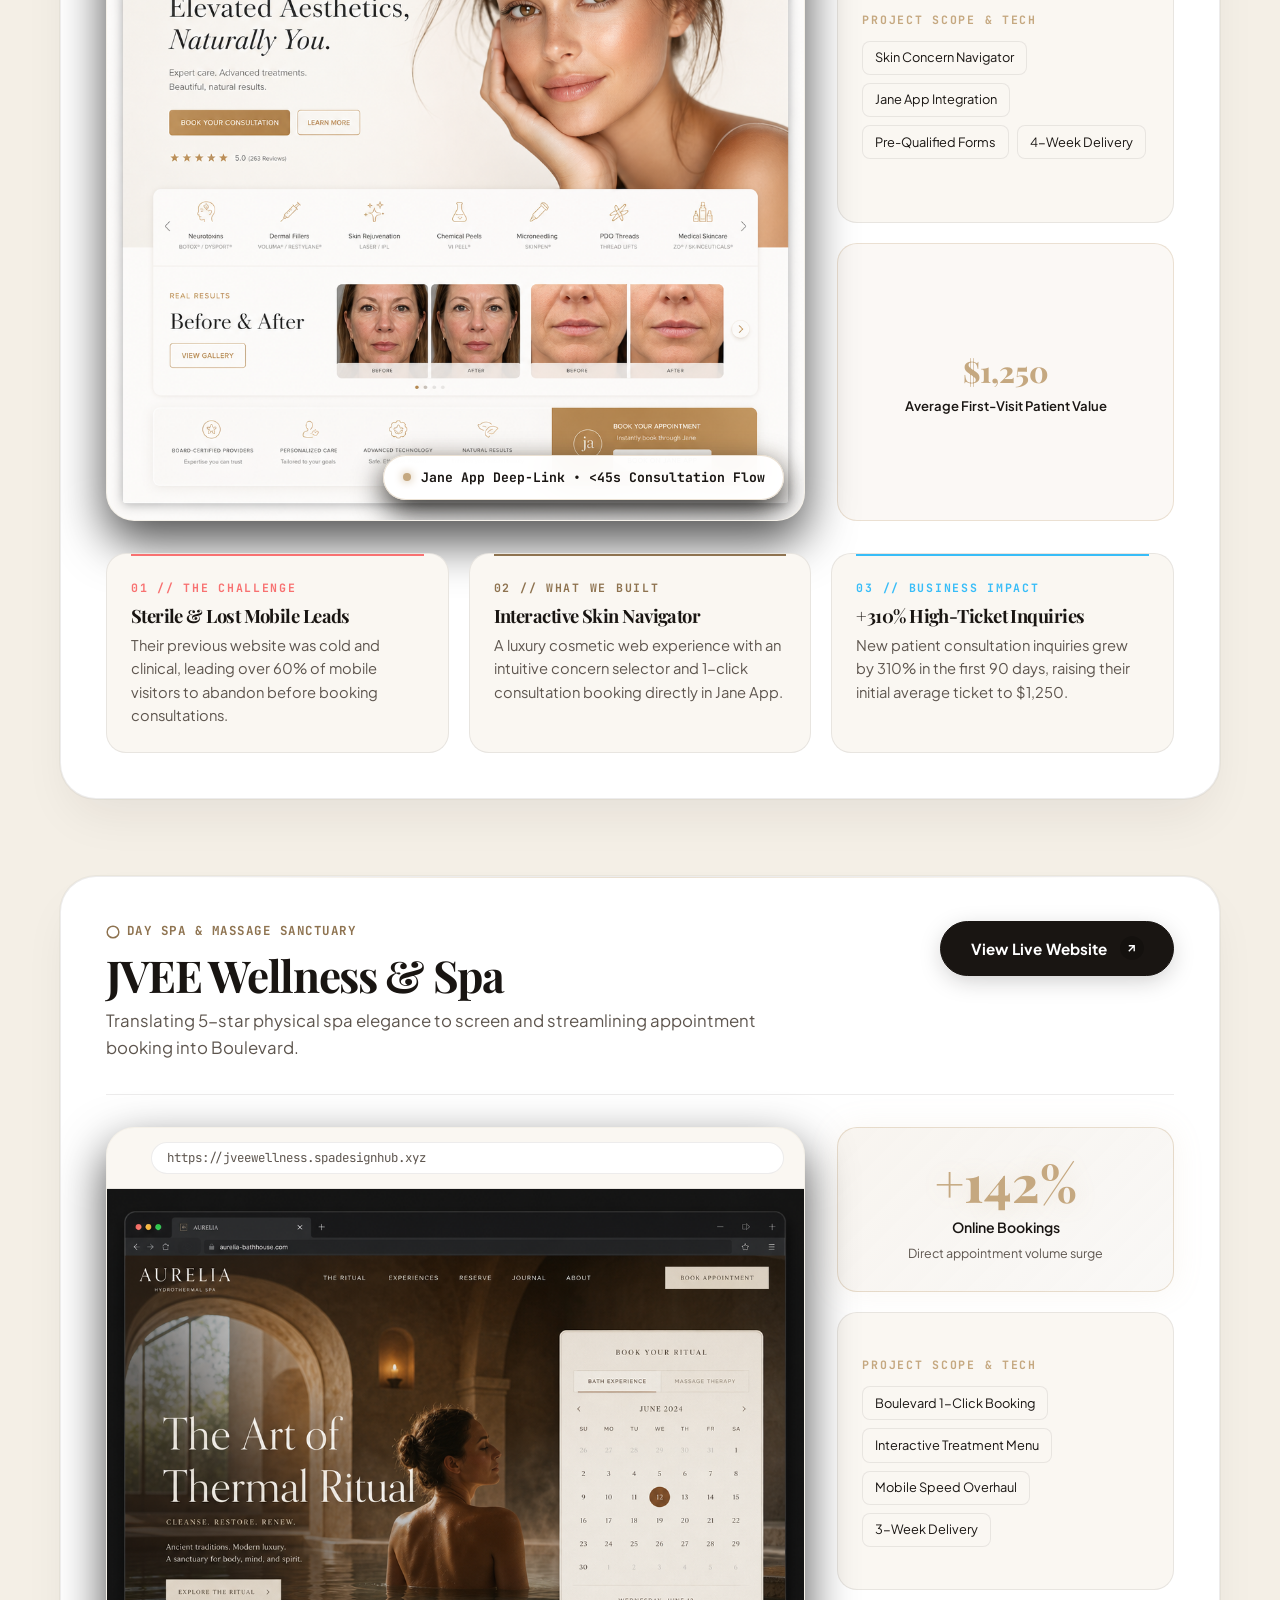
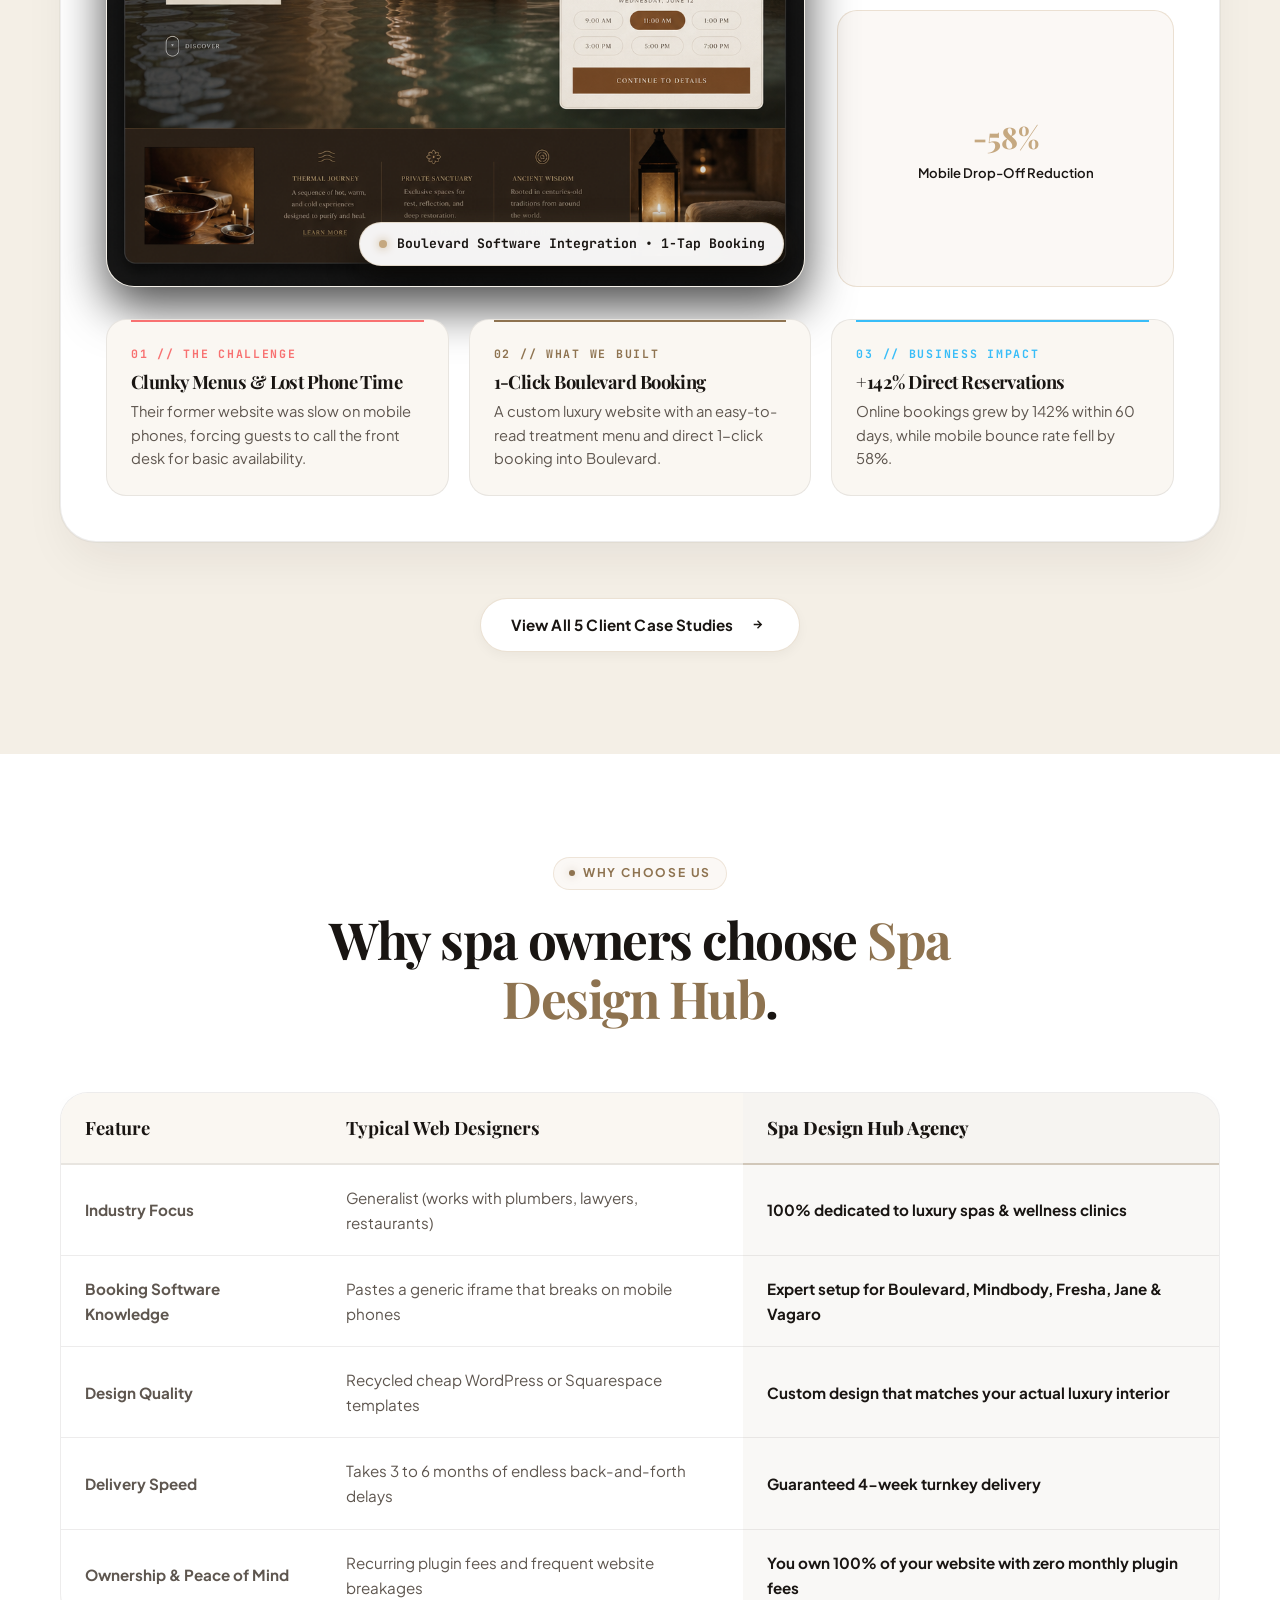
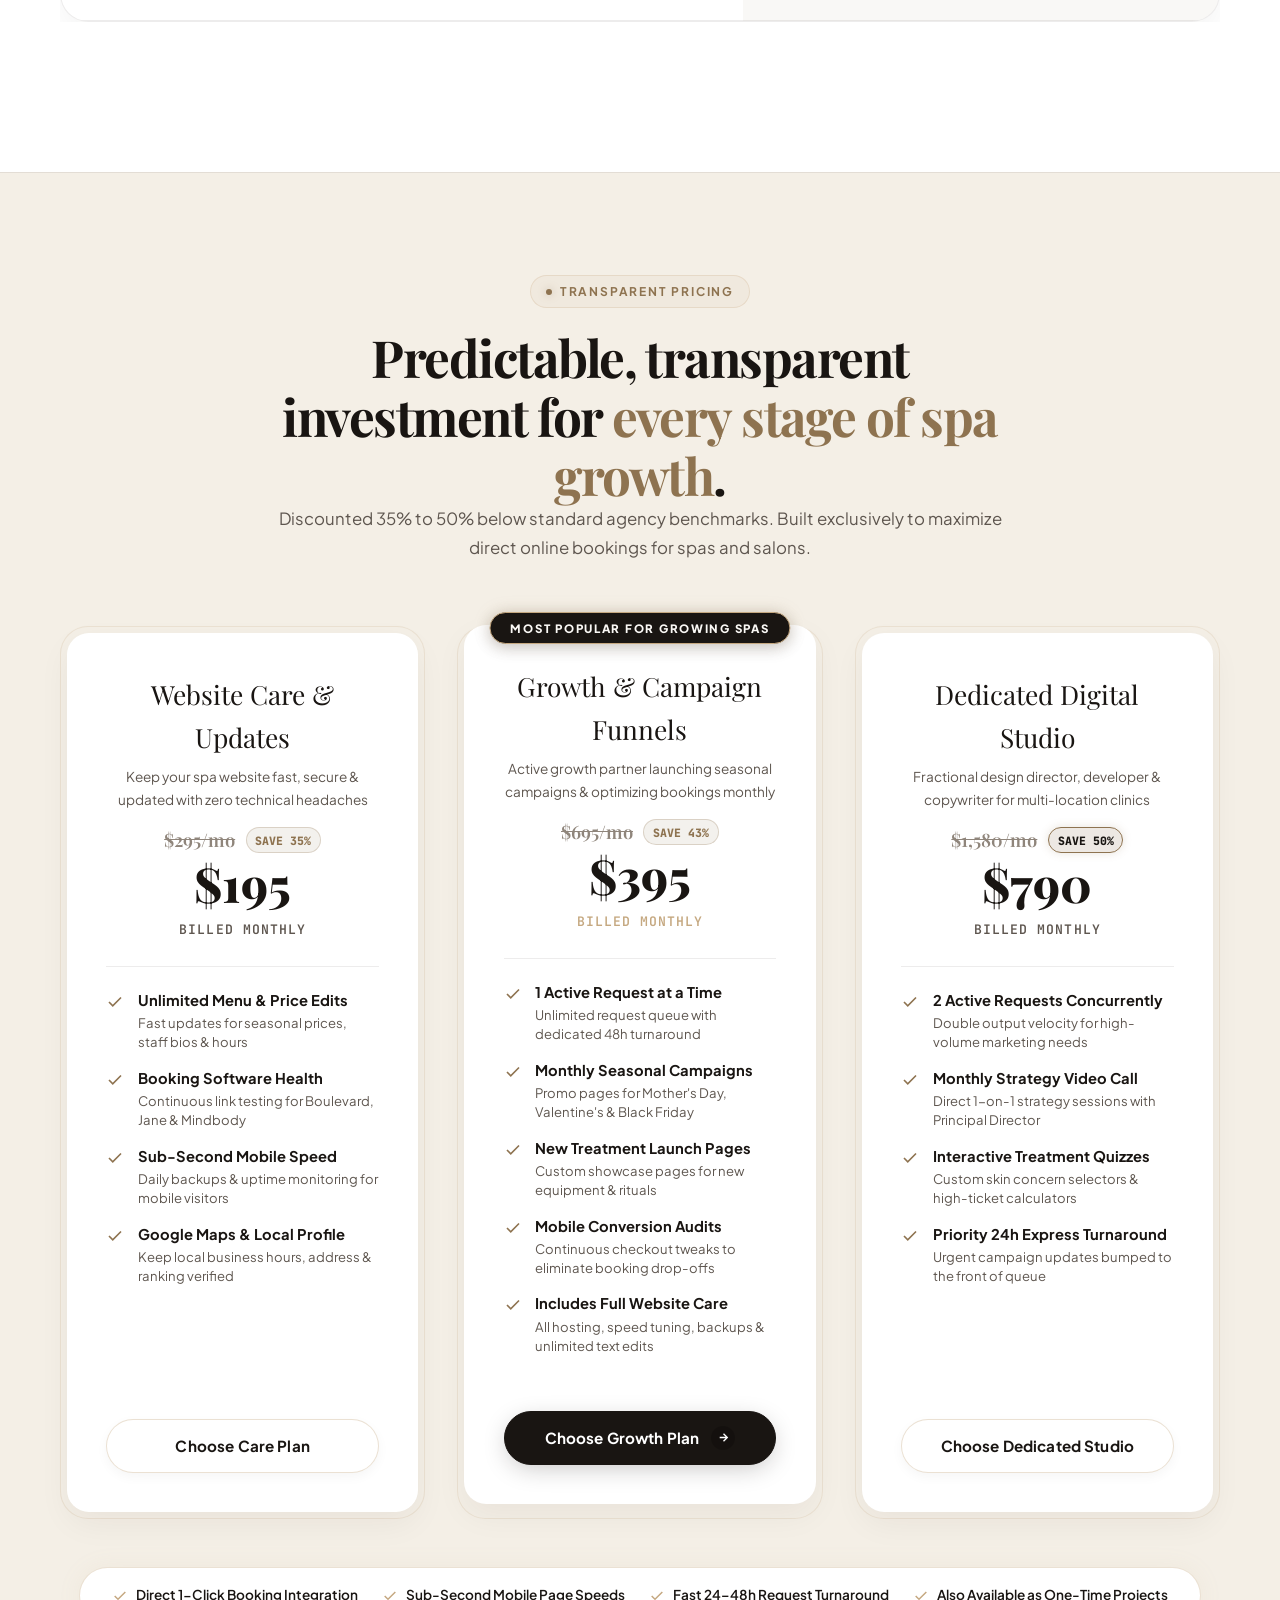
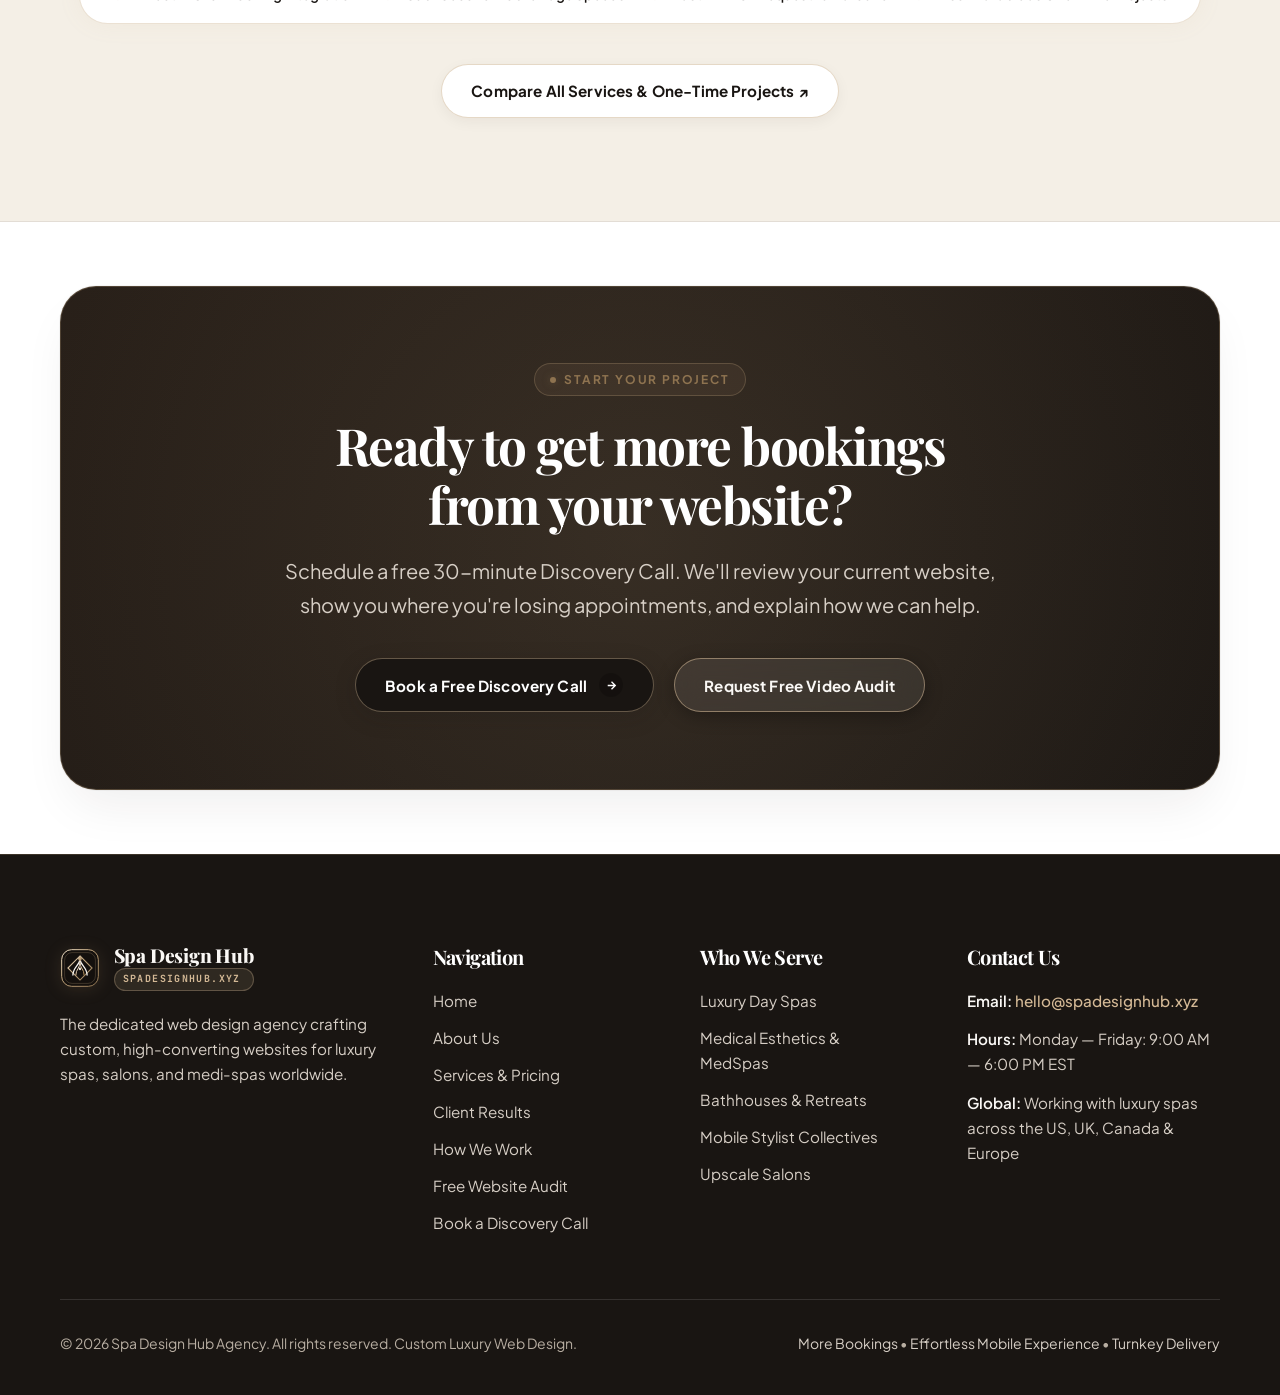
==== commit 2a7ec25e: "fix: elevate second button styling and fix footer text contrast" ====
--- a/index.html
+++ b/index.html
@@ -1070,7 +1070,7 @@
         <div class="footer-col">
           <h4>Contact Us</h4>
           <div class="footer-contact-info">
-            <p><strong>Email:</strong> hello@spadesignhub.xyz</p>
+            <p><strong>Email:</strong> <a href="mailto:hello@spadesignhub.xyz">hello@spadesignhub.xyz</a></p>
             <p><strong>Hours:</strong> Monday — Friday: 9:00 AM — 6:00 PM EST</p>
             <p><strong>Global:</strong> Working with luxury spas across the US, UK, Canada &amp; Europe</p>
           </div>
--- a/css/styles.css
+++ b/css/styles.css
@@ -630,15 +630,18 @@
 }
 
 .btn-ghost-light {
-  background-color: transparent;
-  color: var(--color-text-main);
-  border: 1px solid var(--color-border);
+  background-color: #FFFFFF;
+  color: var(--color-espresso);
+  border: 1.5px solid rgba(197, 168, 128, 0.45);
+  box-shadow: 0 4px 14px rgba(35, 28, 22, 0.05);
 }
 
 .btn-ghost-light:hover {
-  background-color: rgba(255, 255, 255, 0.08);
-  border-color: rgba(255, 255, 255, 0.3);
+  background-color: #F7F3ED;
+  border-color: #8E7350;
+  color: #191512;
   transform: translateY(-2px);
+  box-shadow: 0 6px 20px rgba(142, 115, 80, 0.15);
 }
 
 .btn-icon-wrapper {
@@ -2770,13 +2773,41 @@
   margin-bottom: 2.25rem;
 }
 
+.cta-banner-luxury .btn-gold,
+.cta-banner-luxury .btn-primary {
+  border: 1.5px solid rgba(212, 185, 150, 0.4);
+}
+
+.cta-banner-luxury .btn-ghost-light {
+  background-color: rgba(255, 255, 255, 0.08);
+  color: #FAF8F5;
+  border: 1.5px solid rgba(212, 185, 150, 0.55);
+  backdrop-filter: blur(12px);
+  -webkit-backdrop-filter: blur(12px);
+  box-shadow: 0 4px 18px rgba(0, 0, 0, 0.3);
+  text-decoration: none;
+}
+
+.cta-banner-luxury .btn-ghost-light:hover {
+  background-color: rgba(212, 185, 150, 0.22);
+  border-color: #E2C499;
+  color: #FFFFFF;
+  transform: translateY(-2px);
+  box-shadow: 0 8px 24px rgba(0, 0, 0, 0.4), 0 0 16px rgba(212, 185, 150, 0.3);
+}
+
 /* Footer */
 .site-footer {
   background-color: #191512;
-  color: #B8AEA2;
+  color: #D6CEC5;
   padding-top: clamp(4.5rem, 7vw, 6.5rem);
   padding-bottom: 2.5rem;
   border-top: 1px solid rgba(197, 168, 128, 0.2);
+}
+
+.site-footer p {
+  color: #D6CEC5;
+  line-height: 1.65;
 }
 
 .footer-grid {
@@ -2787,7 +2818,7 @@
 }
 
 .footer-brand p {
-  color: #B8AEA2;
+  color: #D6CEC5;
   font-size: 0.95rem;
   margin: 1.25rem 0;
   max-width: 320px;
@@ -2807,13 +2838,13 @@
 }
 
 .footer-links a {
-  color: #C5BDB5;
+  color: #D6CEC5;
   font-size: 0.95rem;
   transition: var(--transition-fast);
 }
 
 .footer-links a:hover {
-  color: #E2C499;
+  color: #F5E7D0;
   transform: translateX(4px);
 }
 
@@ -2821,29 +2852,52 @@
   display: flex;
   flex-direction: column;
   gap: 0.85rem;
-  color: #C5BDB5;
+  color: #D6CEC5;
   font-size: 0.95rem;
 }
 
+.footer-contact-info p {
+  color: #D6CEC5;
+  font-size: 0.95rem;
+  line-height: 1.65;
+  margin: 0;
+}
+
+.footer-contact-info p strong {
+  color: #FAF8F5;
+  font-weight: 600;
+}
+
 .footer-contact-info a {
-  color: #C5BDB5;
+  color: #D4B996;
+  text-decoration: none;
+  font-weight: 500;
   transition: var(--transition-fast);
 }
 
 .footer-contact-info a:hover {
-  color: #E2C499;
+  color: #FFFFFF;
+  text-decoration: underline;
 }
 
 .footer-bottom {
   padding-top: 2rem;
-  border-top: 1px solid rgba(255, 255, 255, 0.08);
+  border-top: 1px solid rgba(255, 255, 255, 0.12);
   display: flex;
   justify-content: space-between;
   align-items: center;
   flex-wrap: wrap;
   gap: 1rem;
-  font-size: 0.85rem;
-  color: var(--color-text-subtle);
+  font-size: 0.875rem;
+  color: #B8AEA2;
+}
+
+.footer-bottom div {
+  color: #B8AEA2;
+}
+
+.footer-bottom span {
+  color: #D6CEC5;
 }
 
 /* ==============================================================================
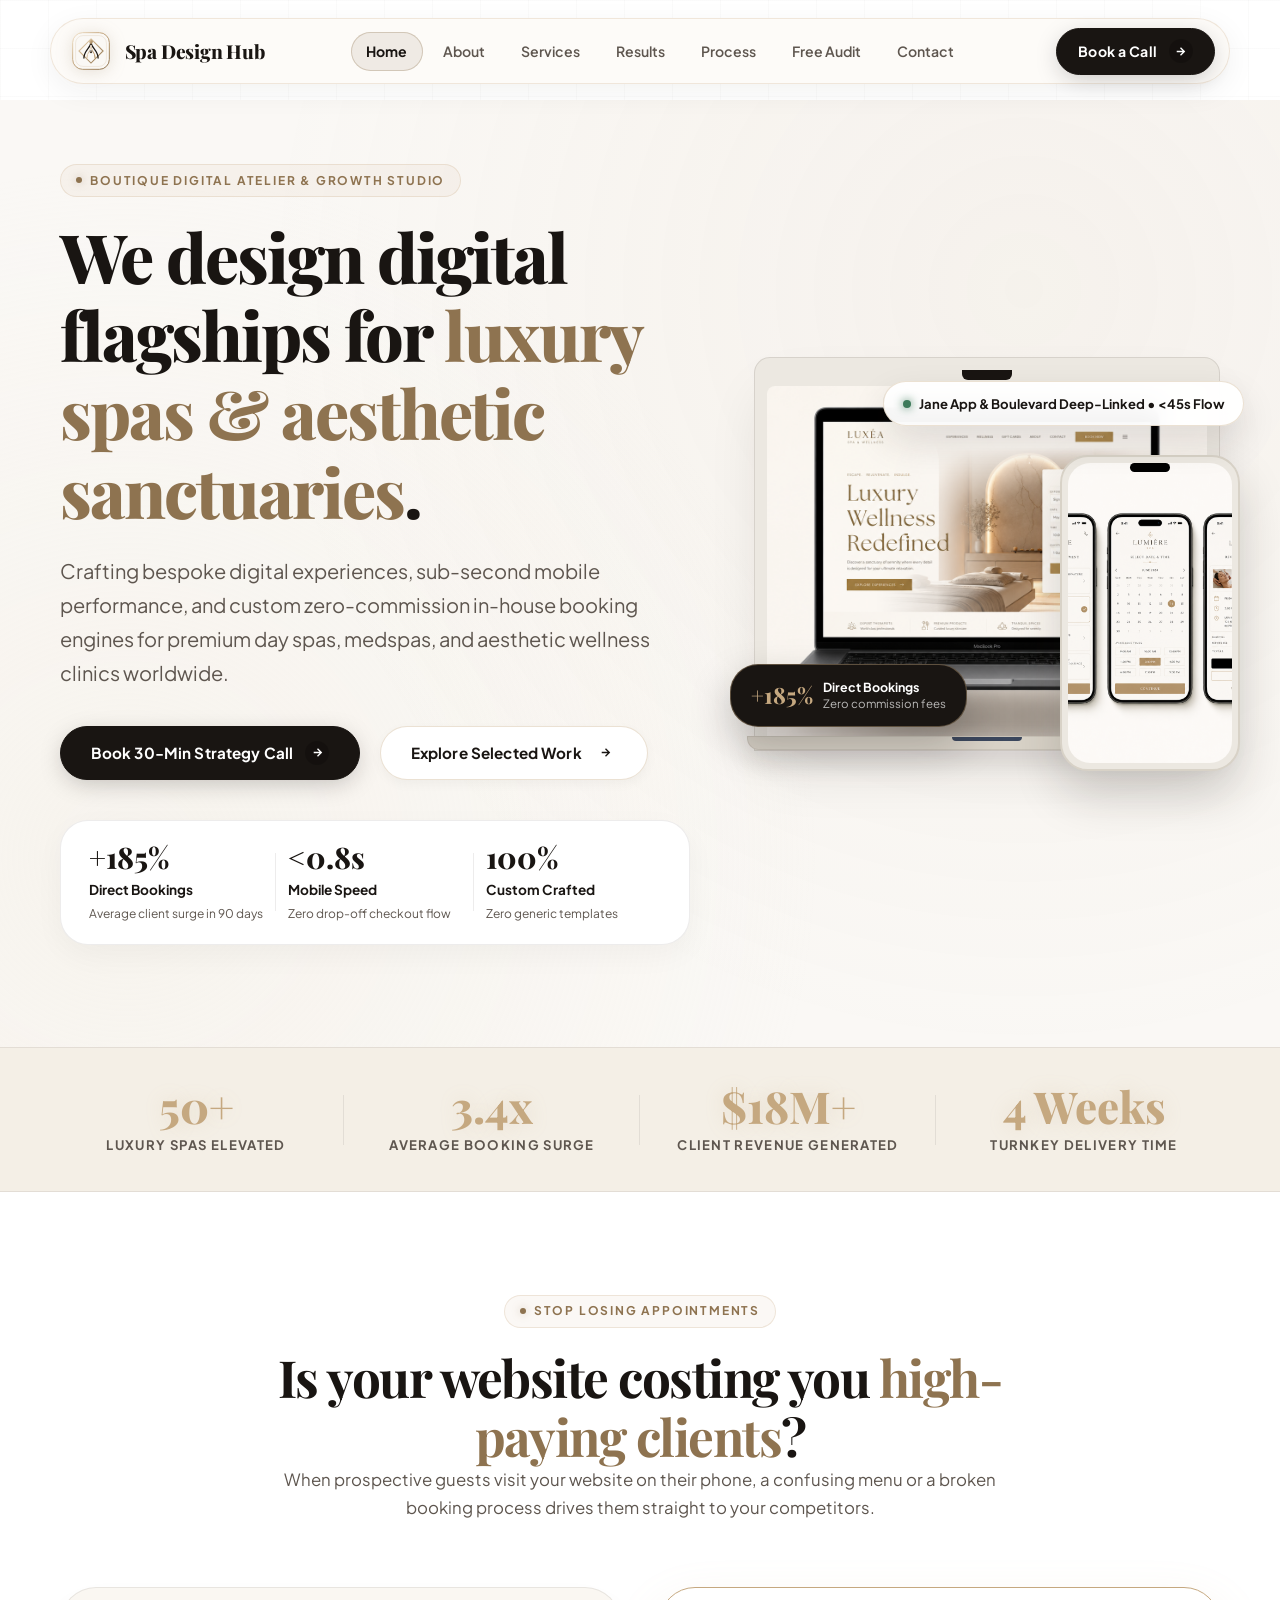
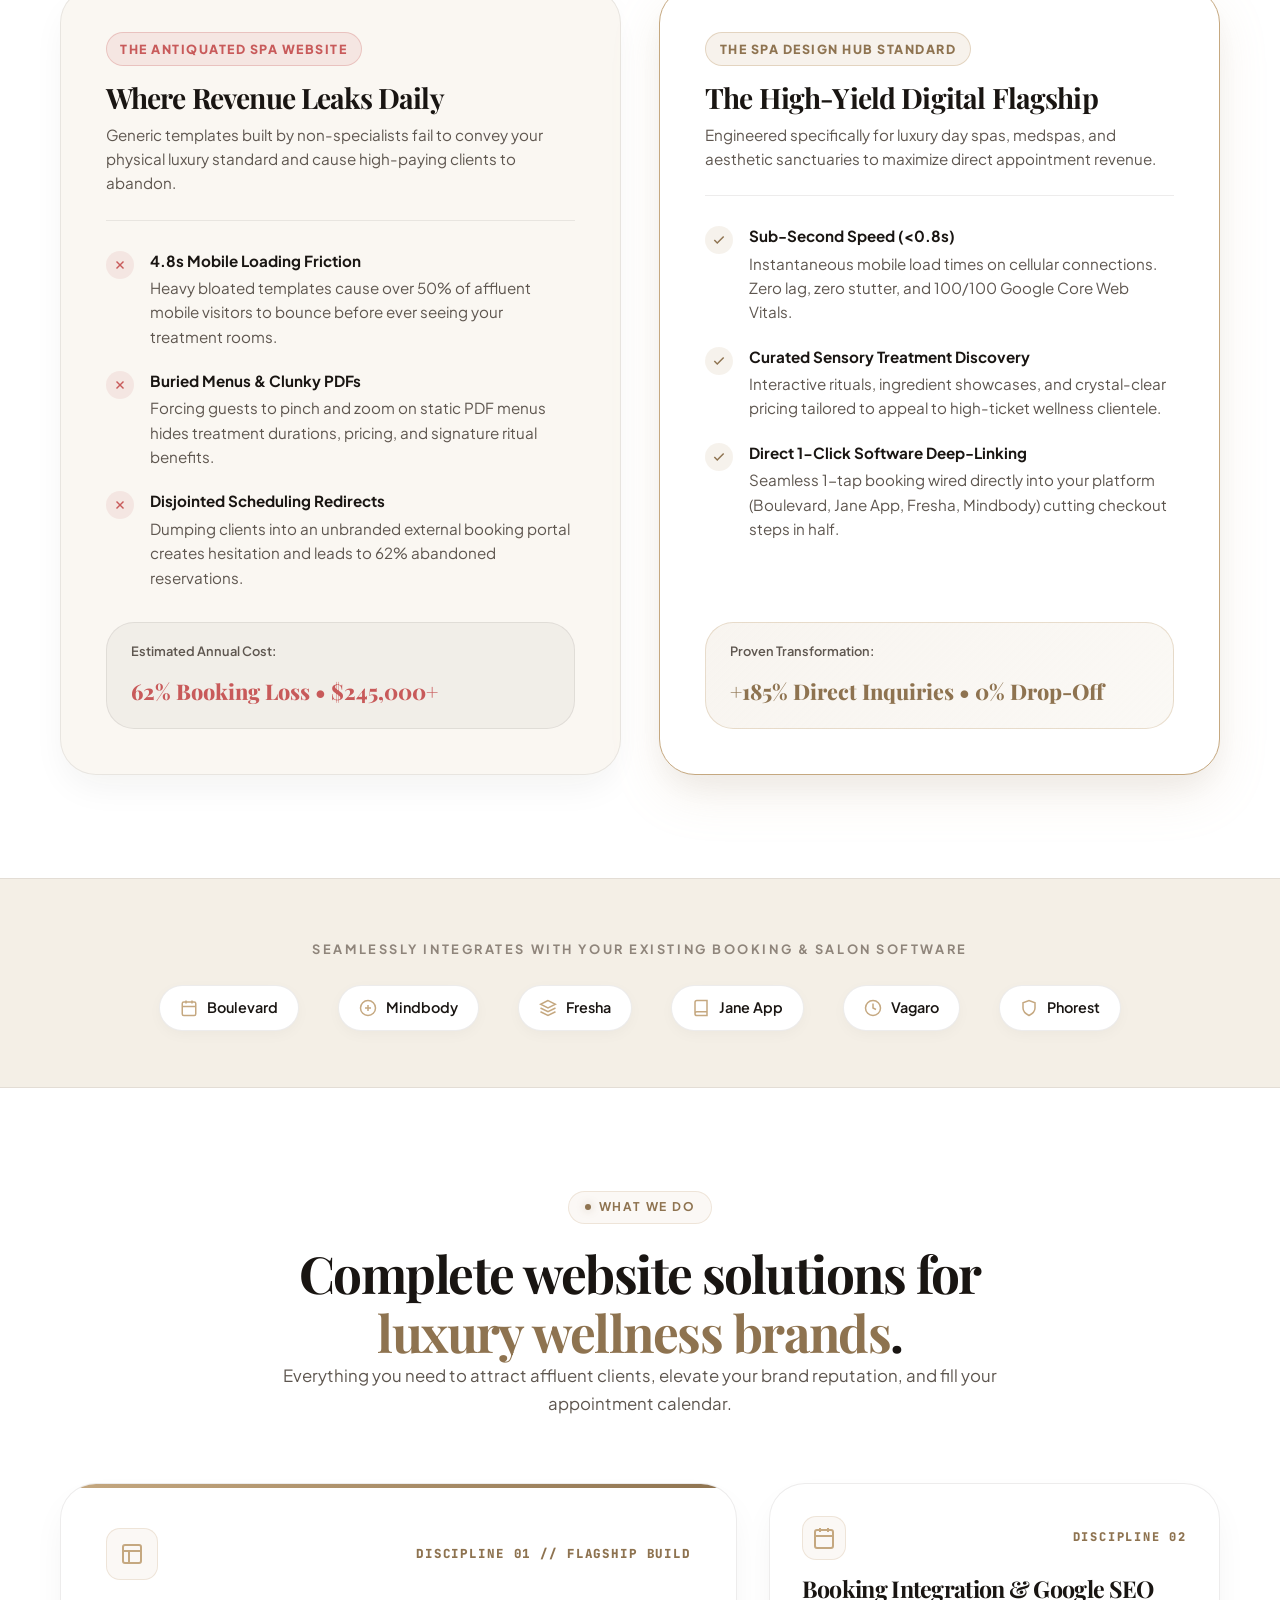
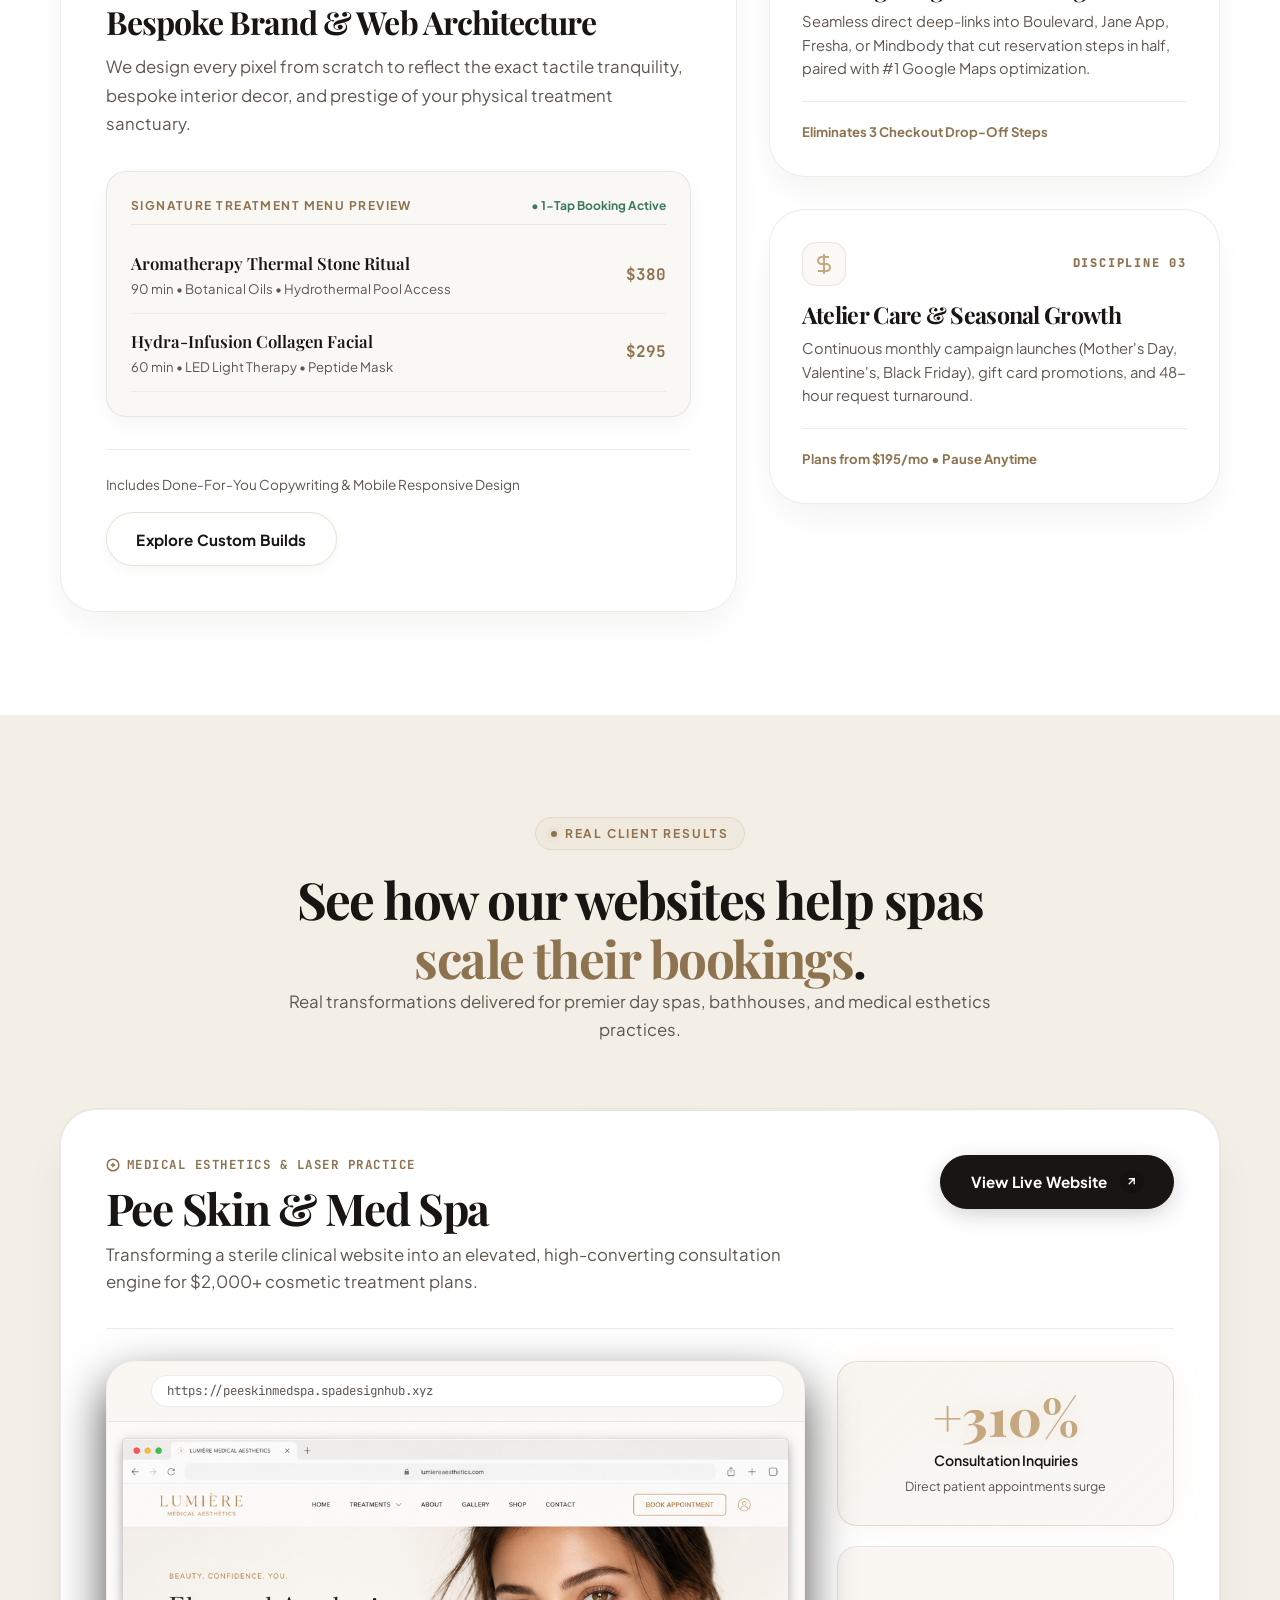
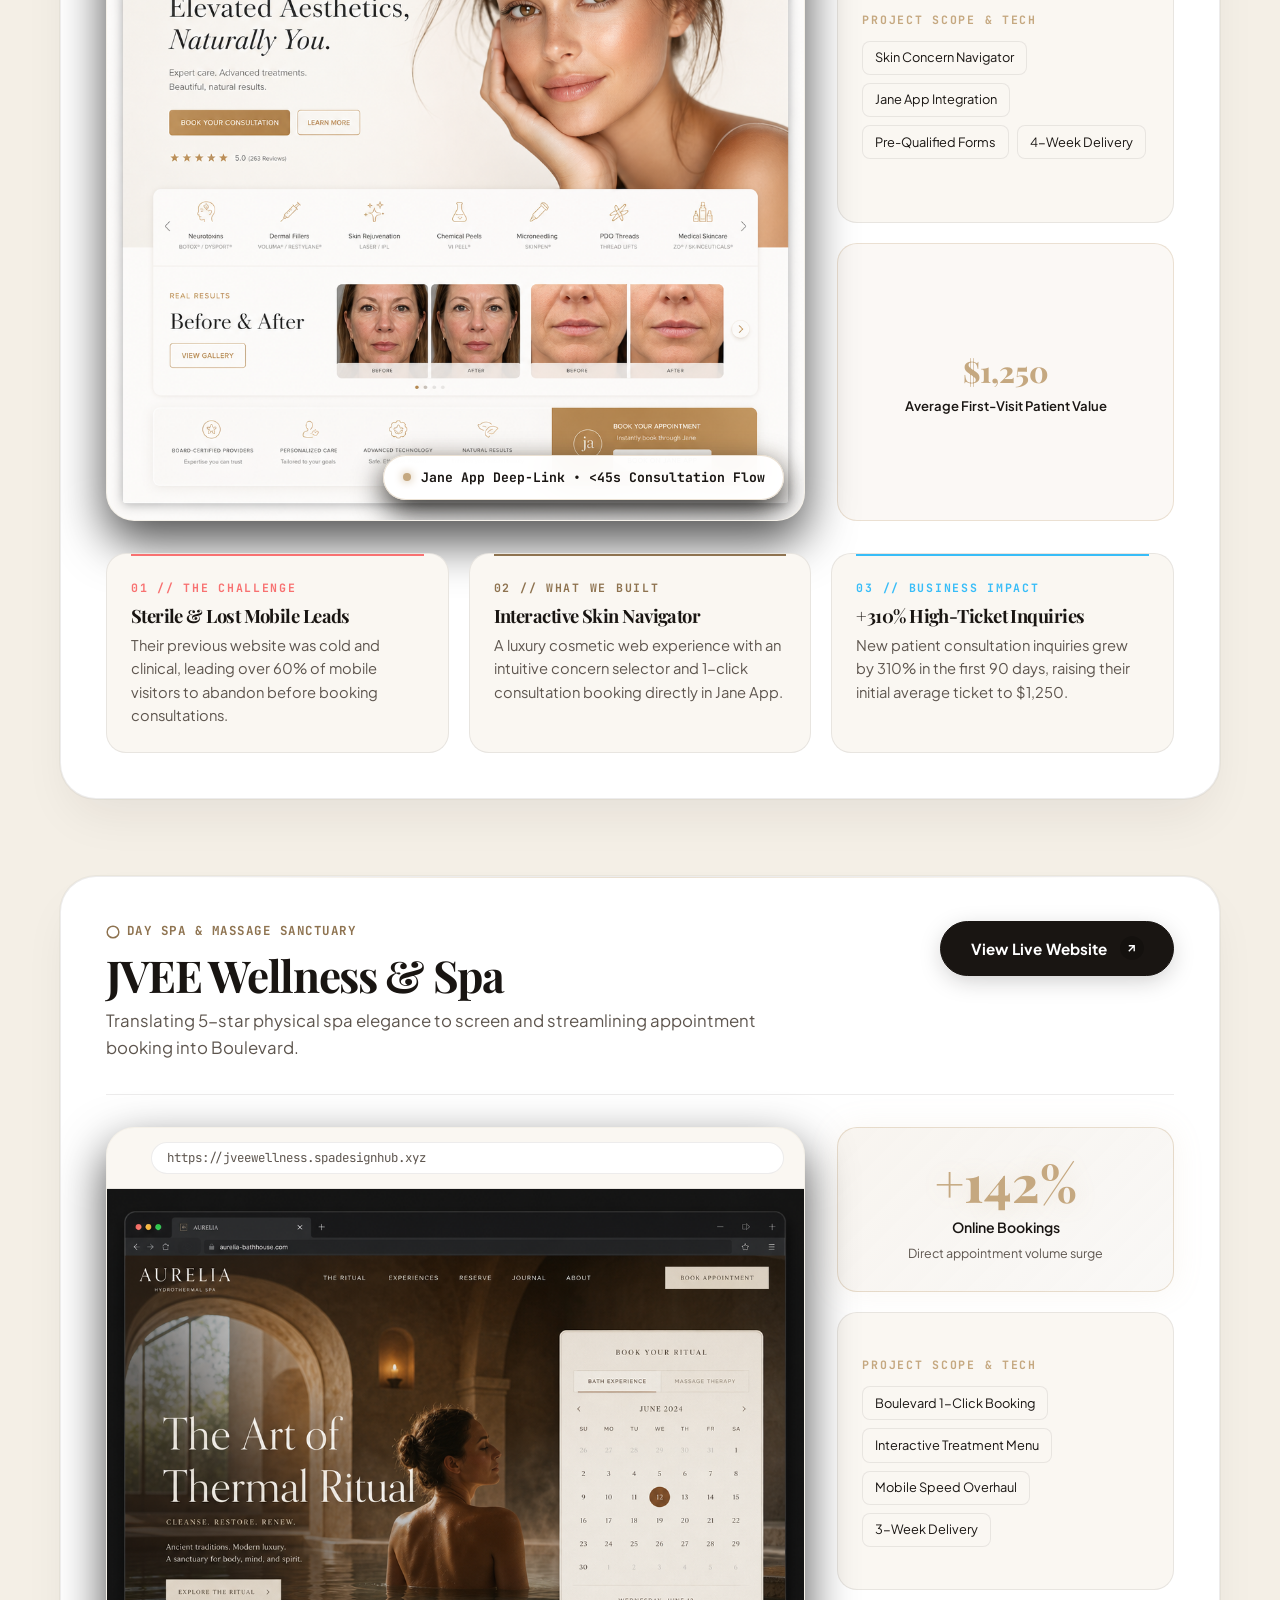
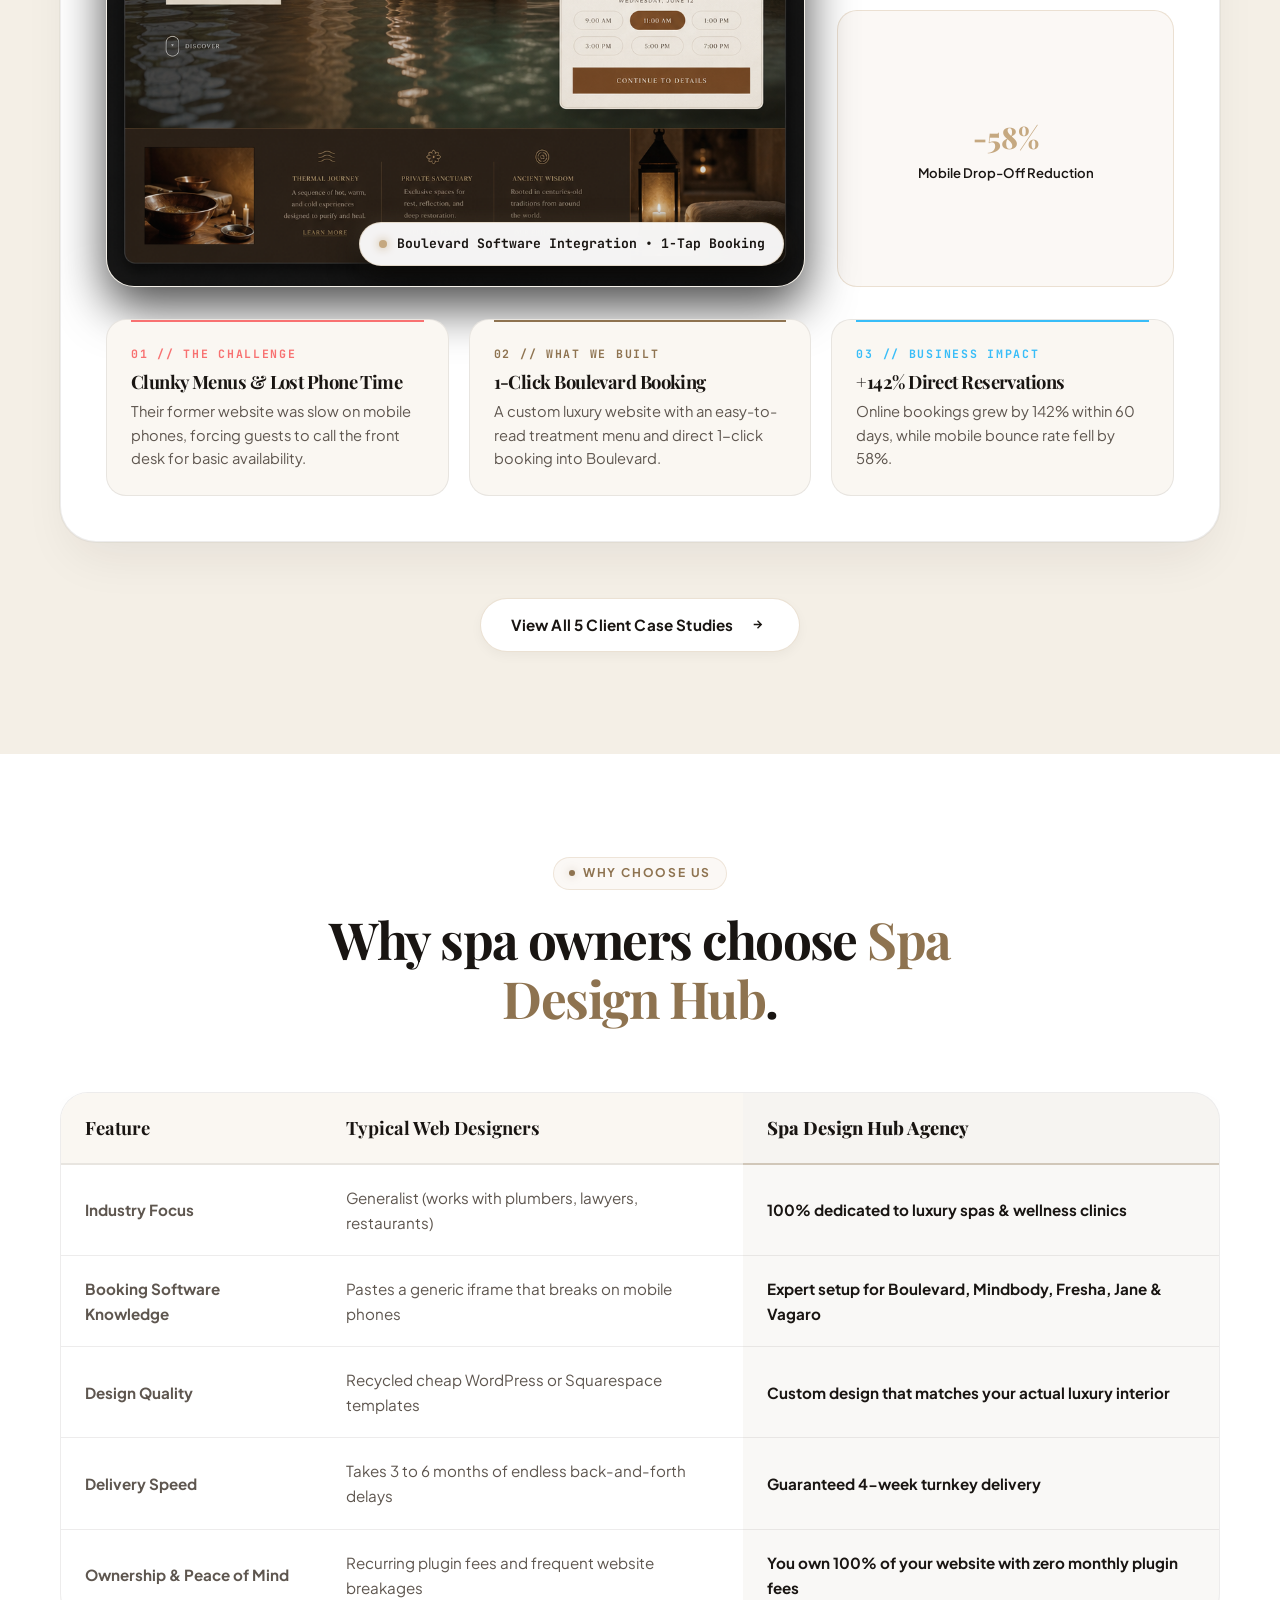
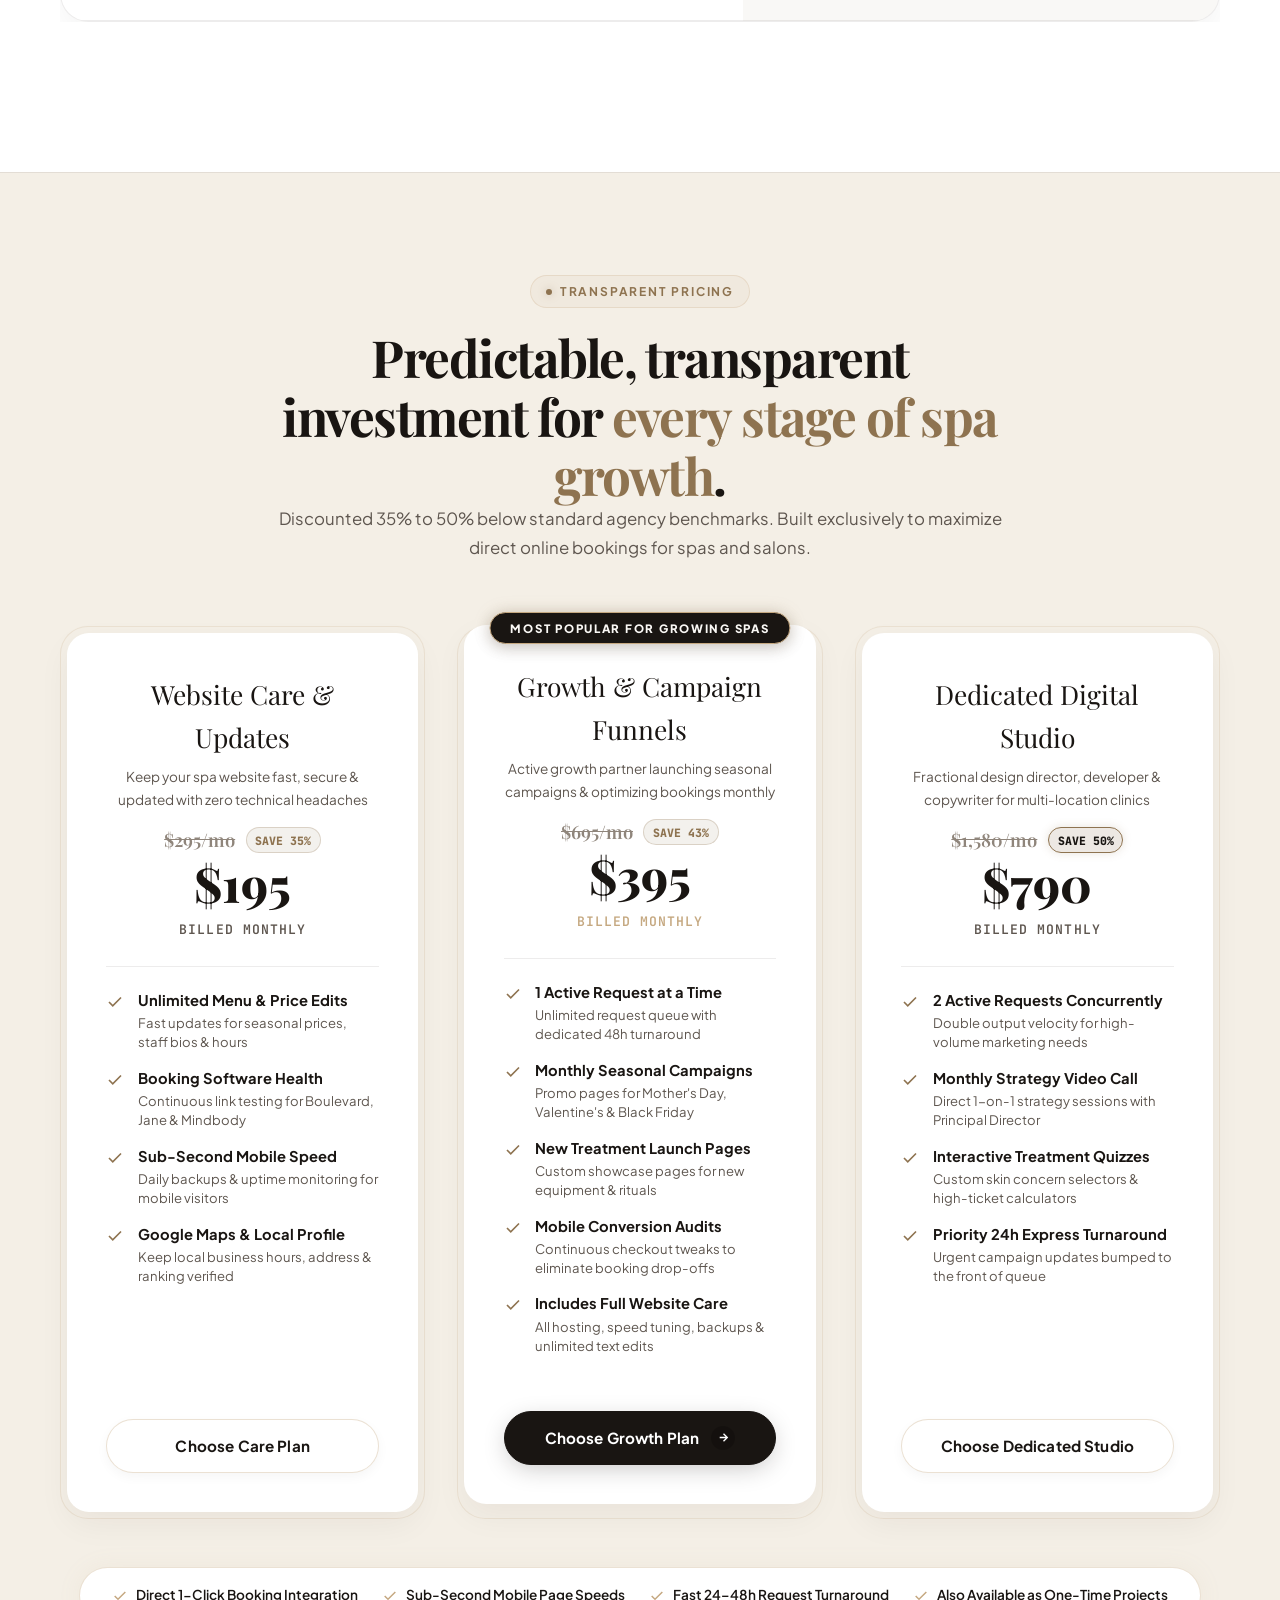
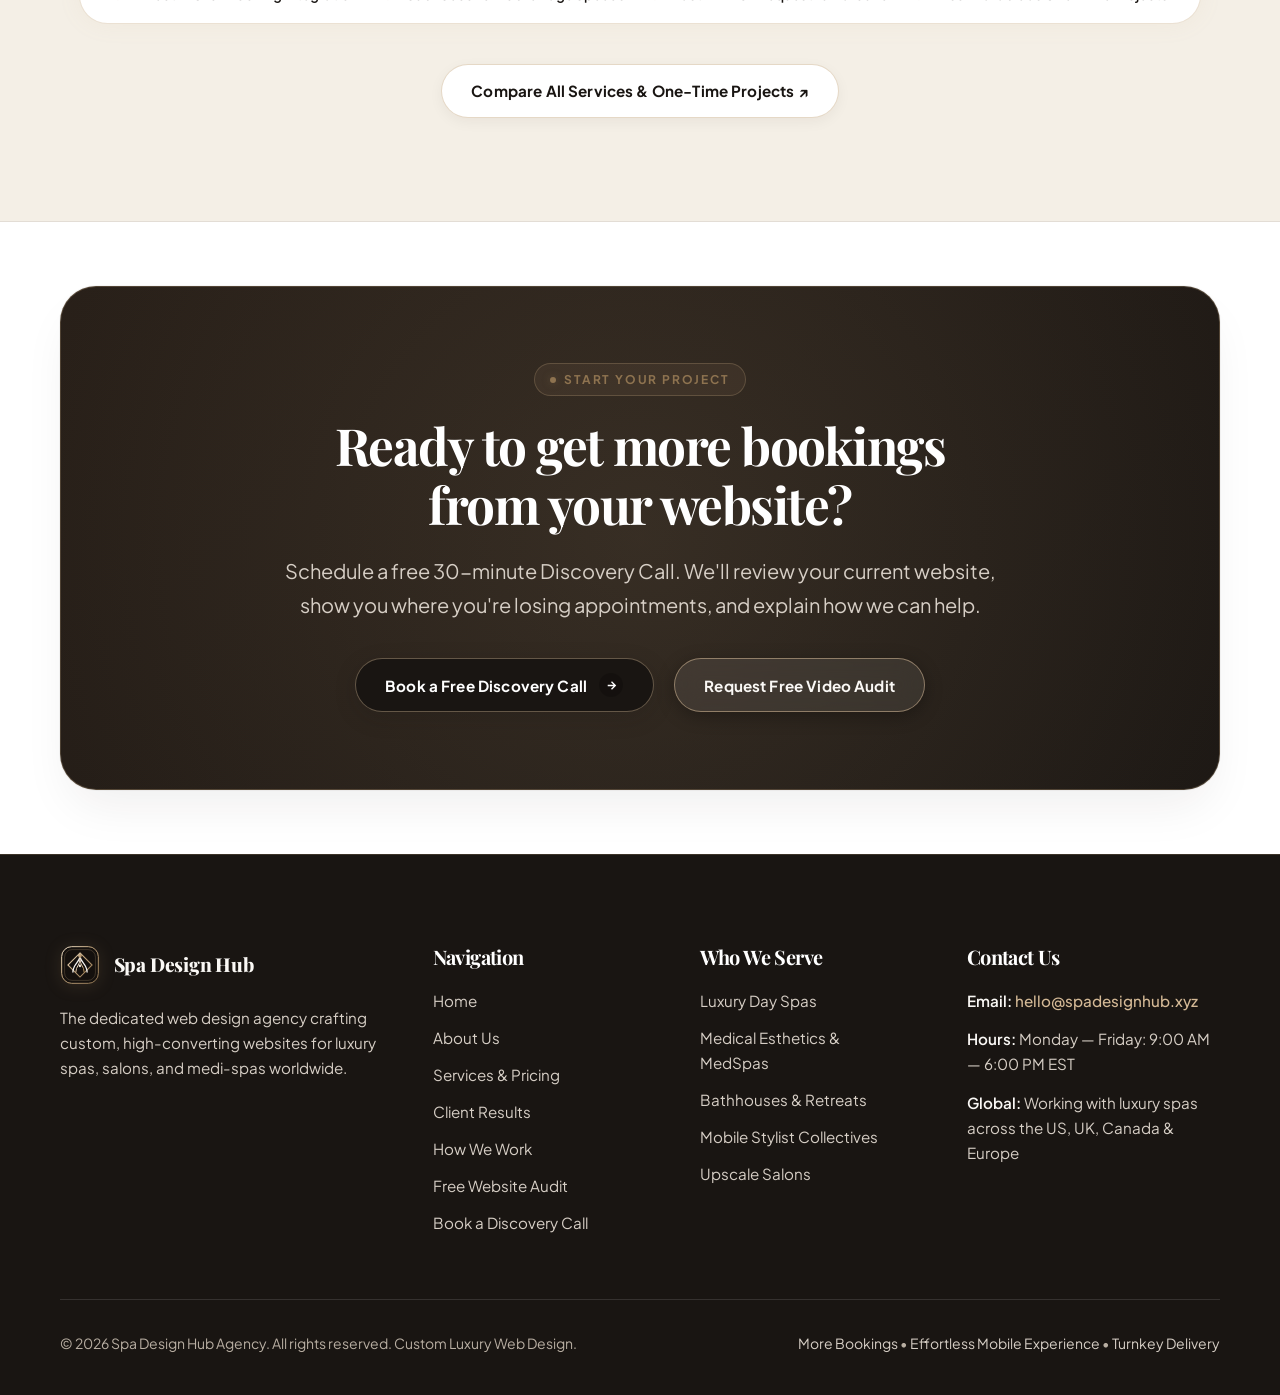
==== commit 3c362ec0: "fix: remove spadesignhub.xyz badge from logo site-wide" ====
--- a/index.html
+++ b/index.html
@@ -46,10 +46,7 @@
               <circle cx="0" cy="1" r="0.9" fill="url(#hubHeaderGoldCore)" />
             </g>
           </svg>
-          <div class="brand-text-block">
-            <span class="brand-title">Spa Design Hub</span>
-            <span class="brand-badge">spadesignhub.xyz</span>
-          </div>
+          <span class="brand-title">Spa Design Hub</span>
         </a>
 
         <!-- Desktop Navigation Links -->
@@ -1033,10 +1030,7 @@
                 <circle cx="0" cy="1" r="0.9" fill="url(#hubGoldFootCore)" />
               </g>
             </svg>
-            <div class="brand-text-block">
-              <span class="brand-title">Spa Design Hub</span>
-              <span class="brand-badge">spadesignhub.xyz</span>
-            </div>
+            <span class="brand-title">Spa Design Hub</span>
           </a>
           <p>
             The dedicated web design agency crafting custom, high-converting websites for luxury spas, salons, and medi-spas worldwide.
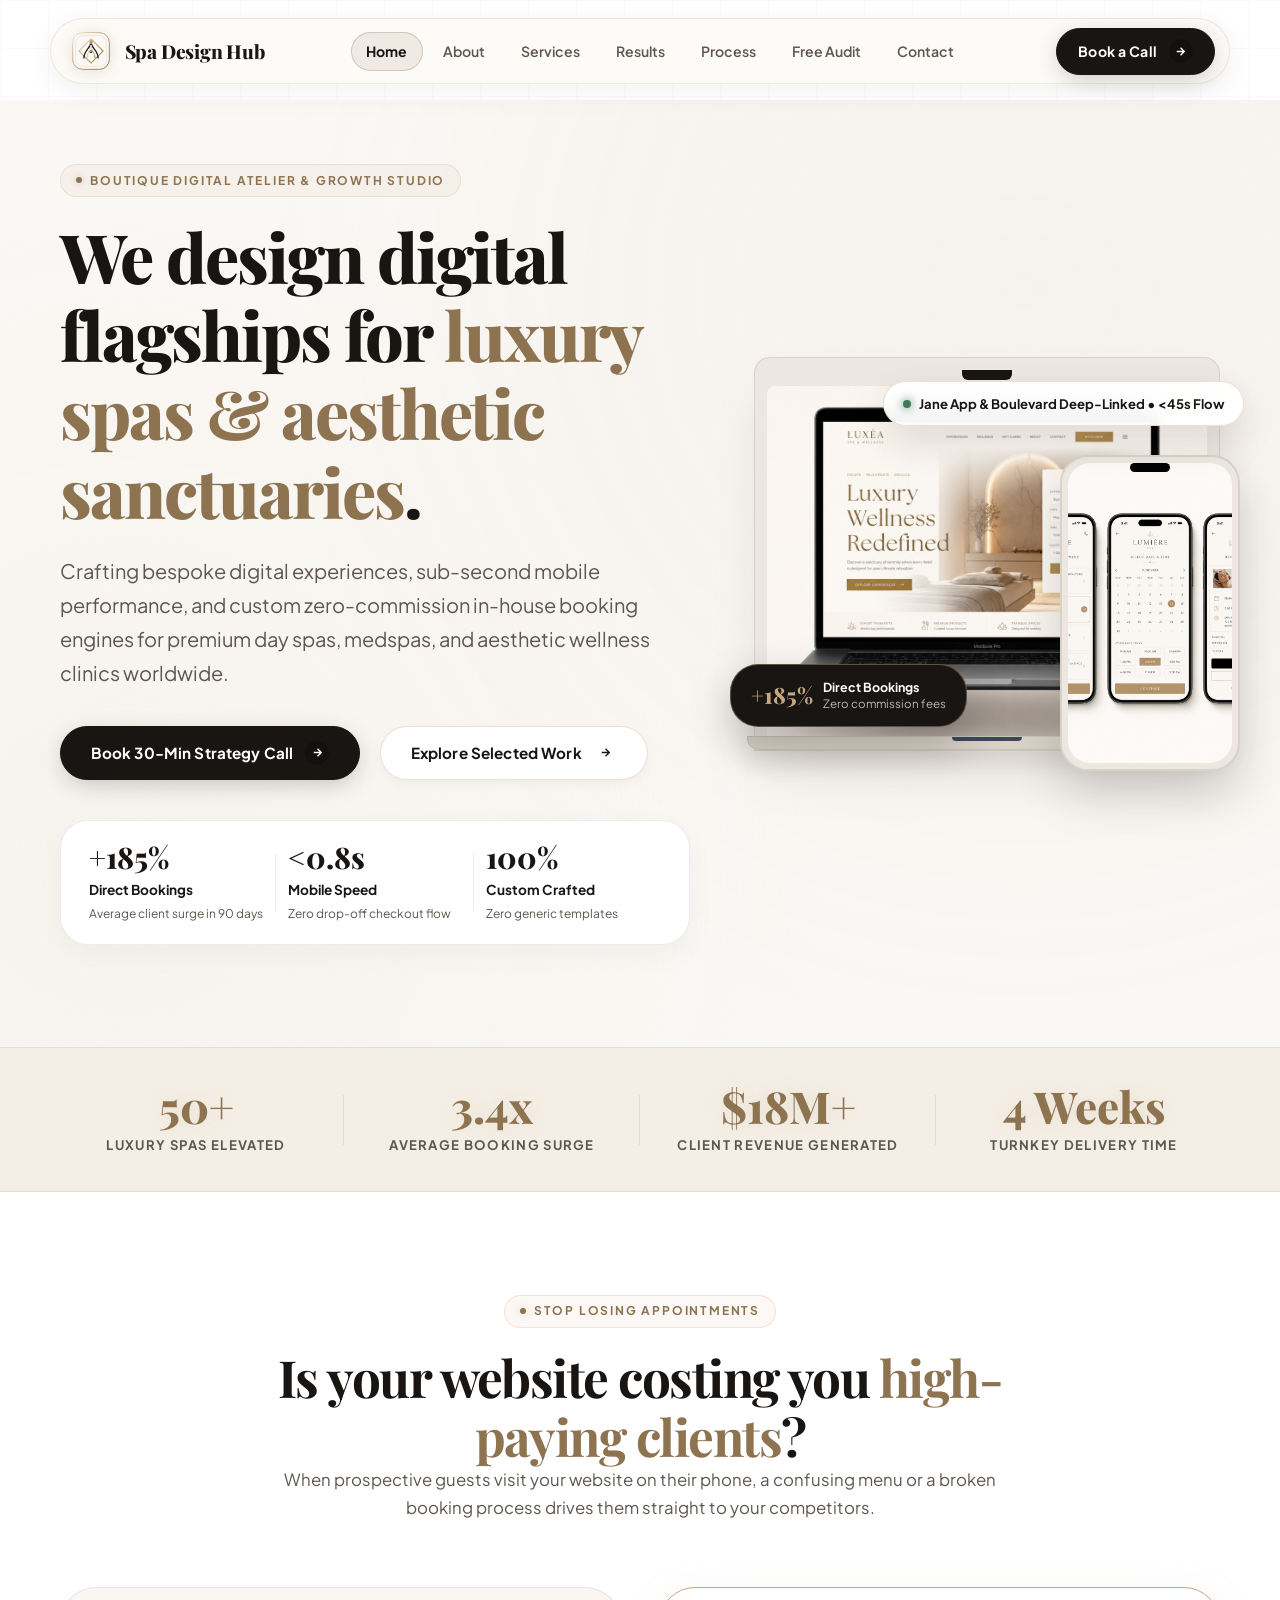
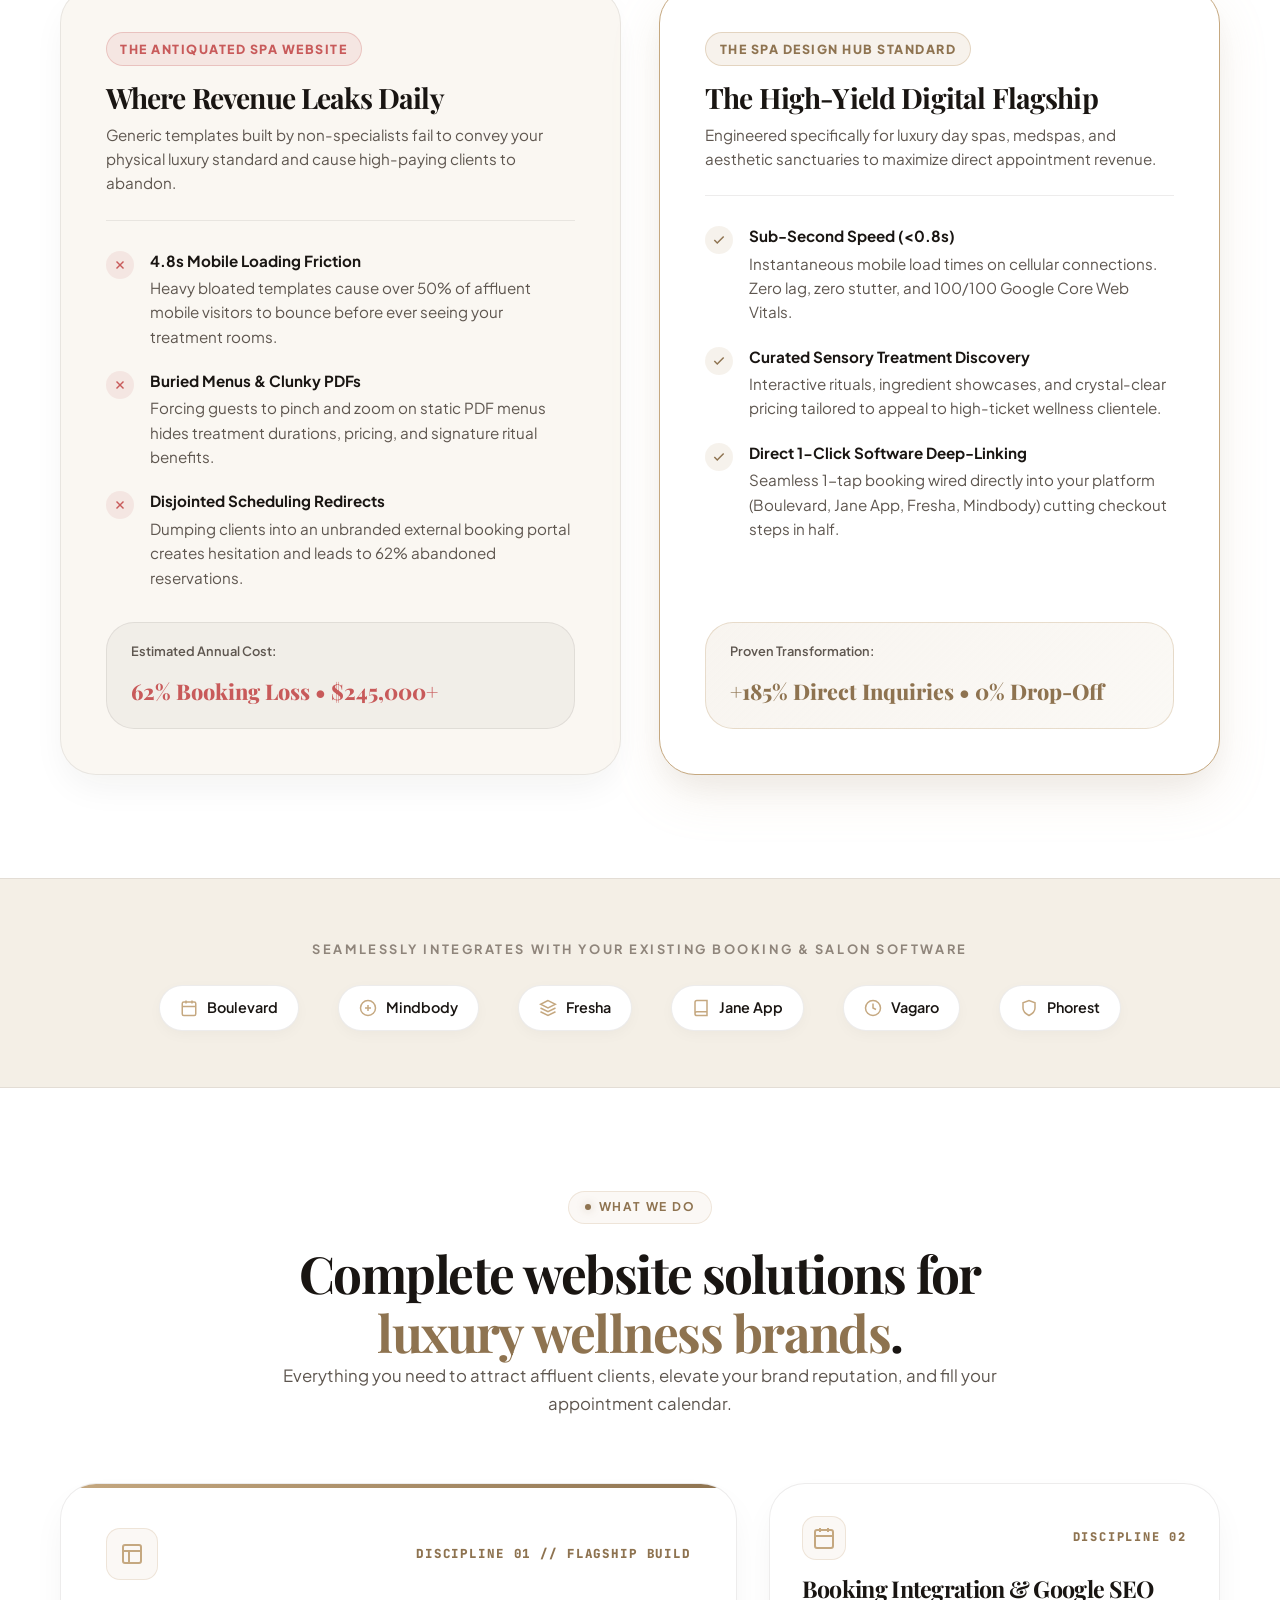
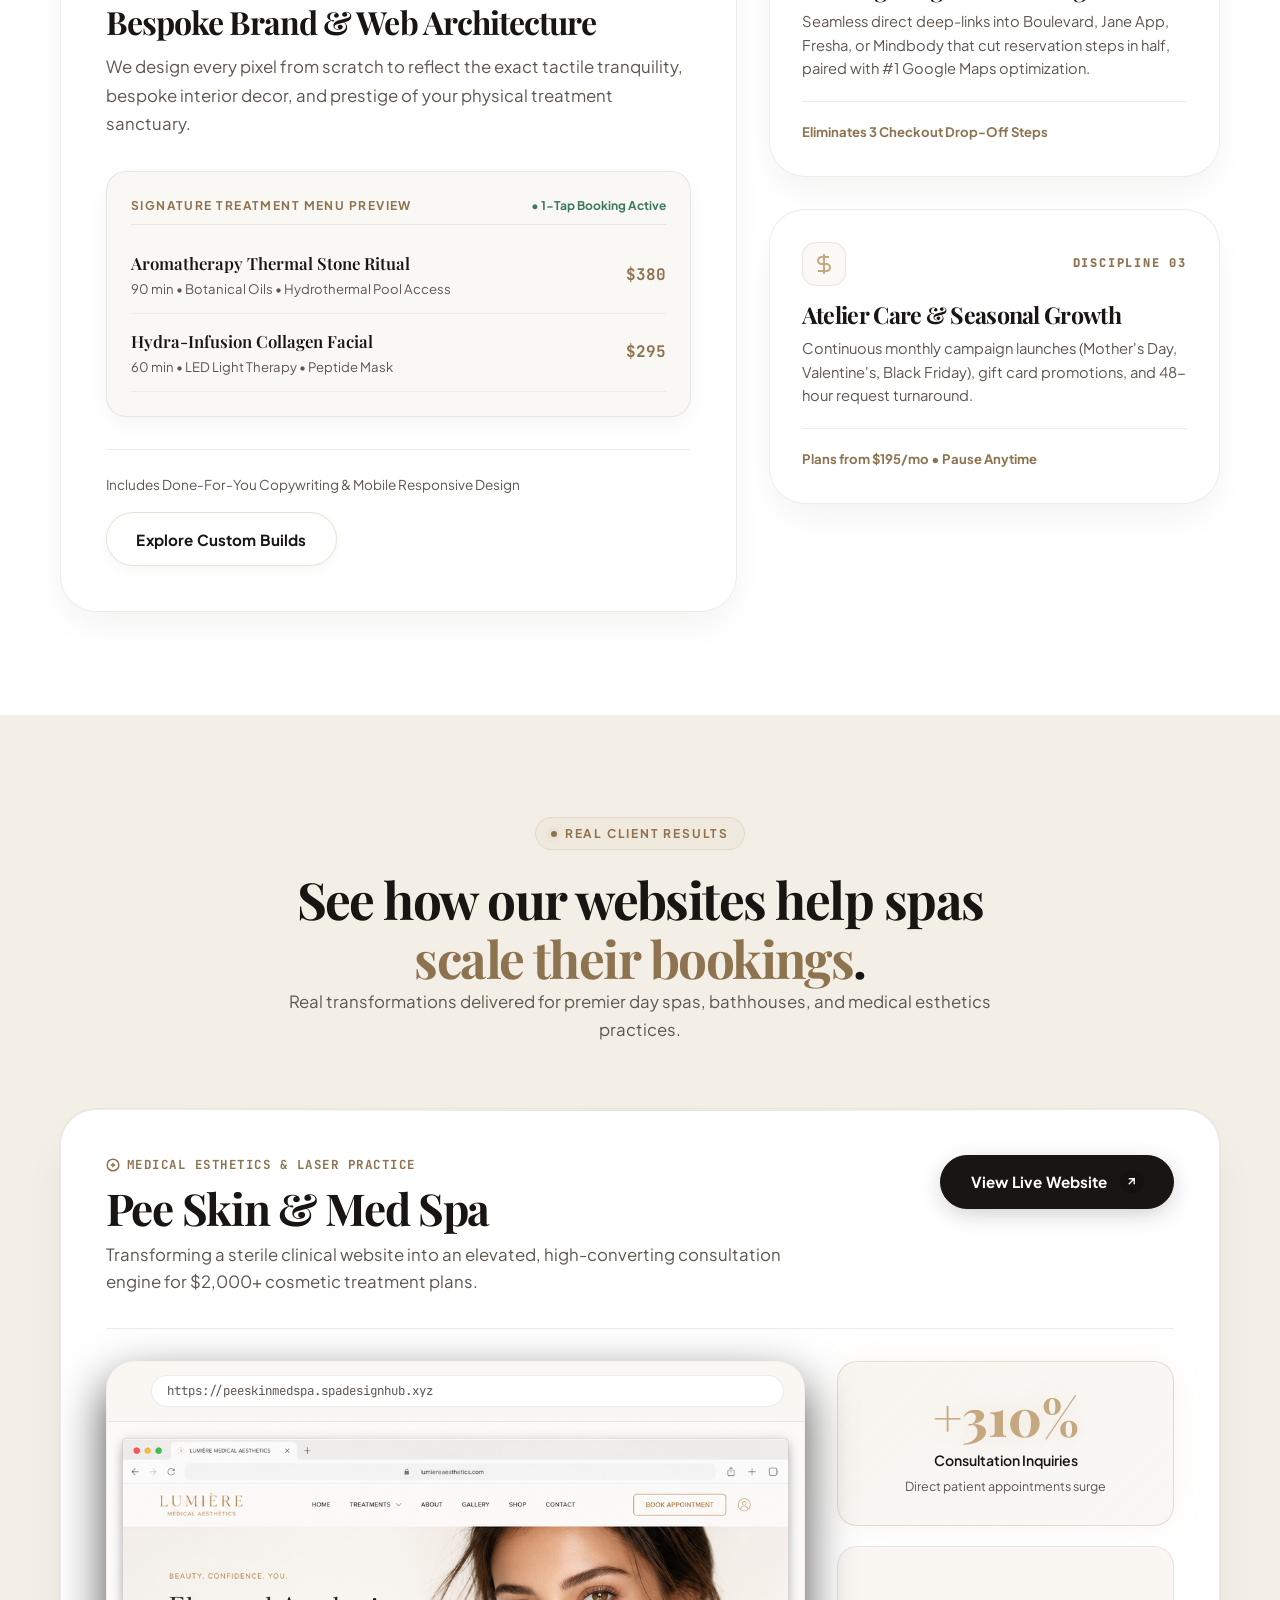
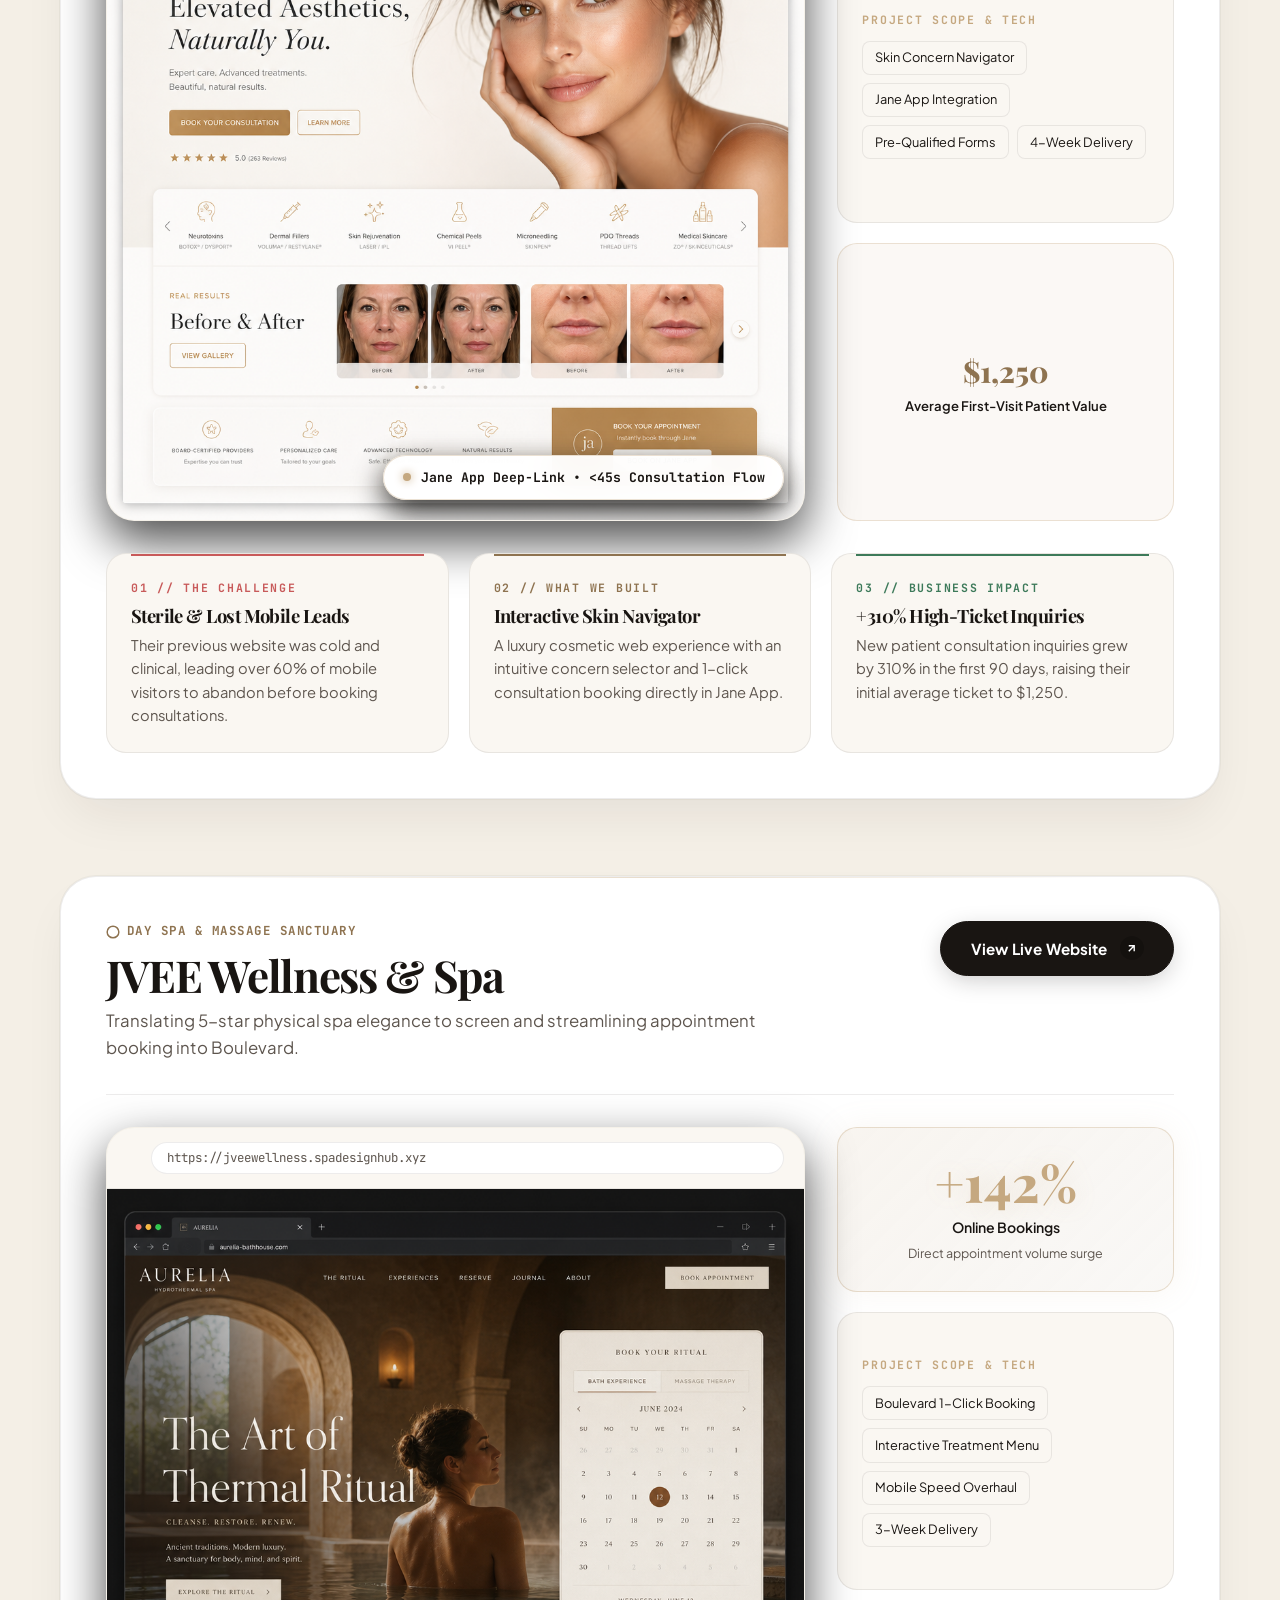
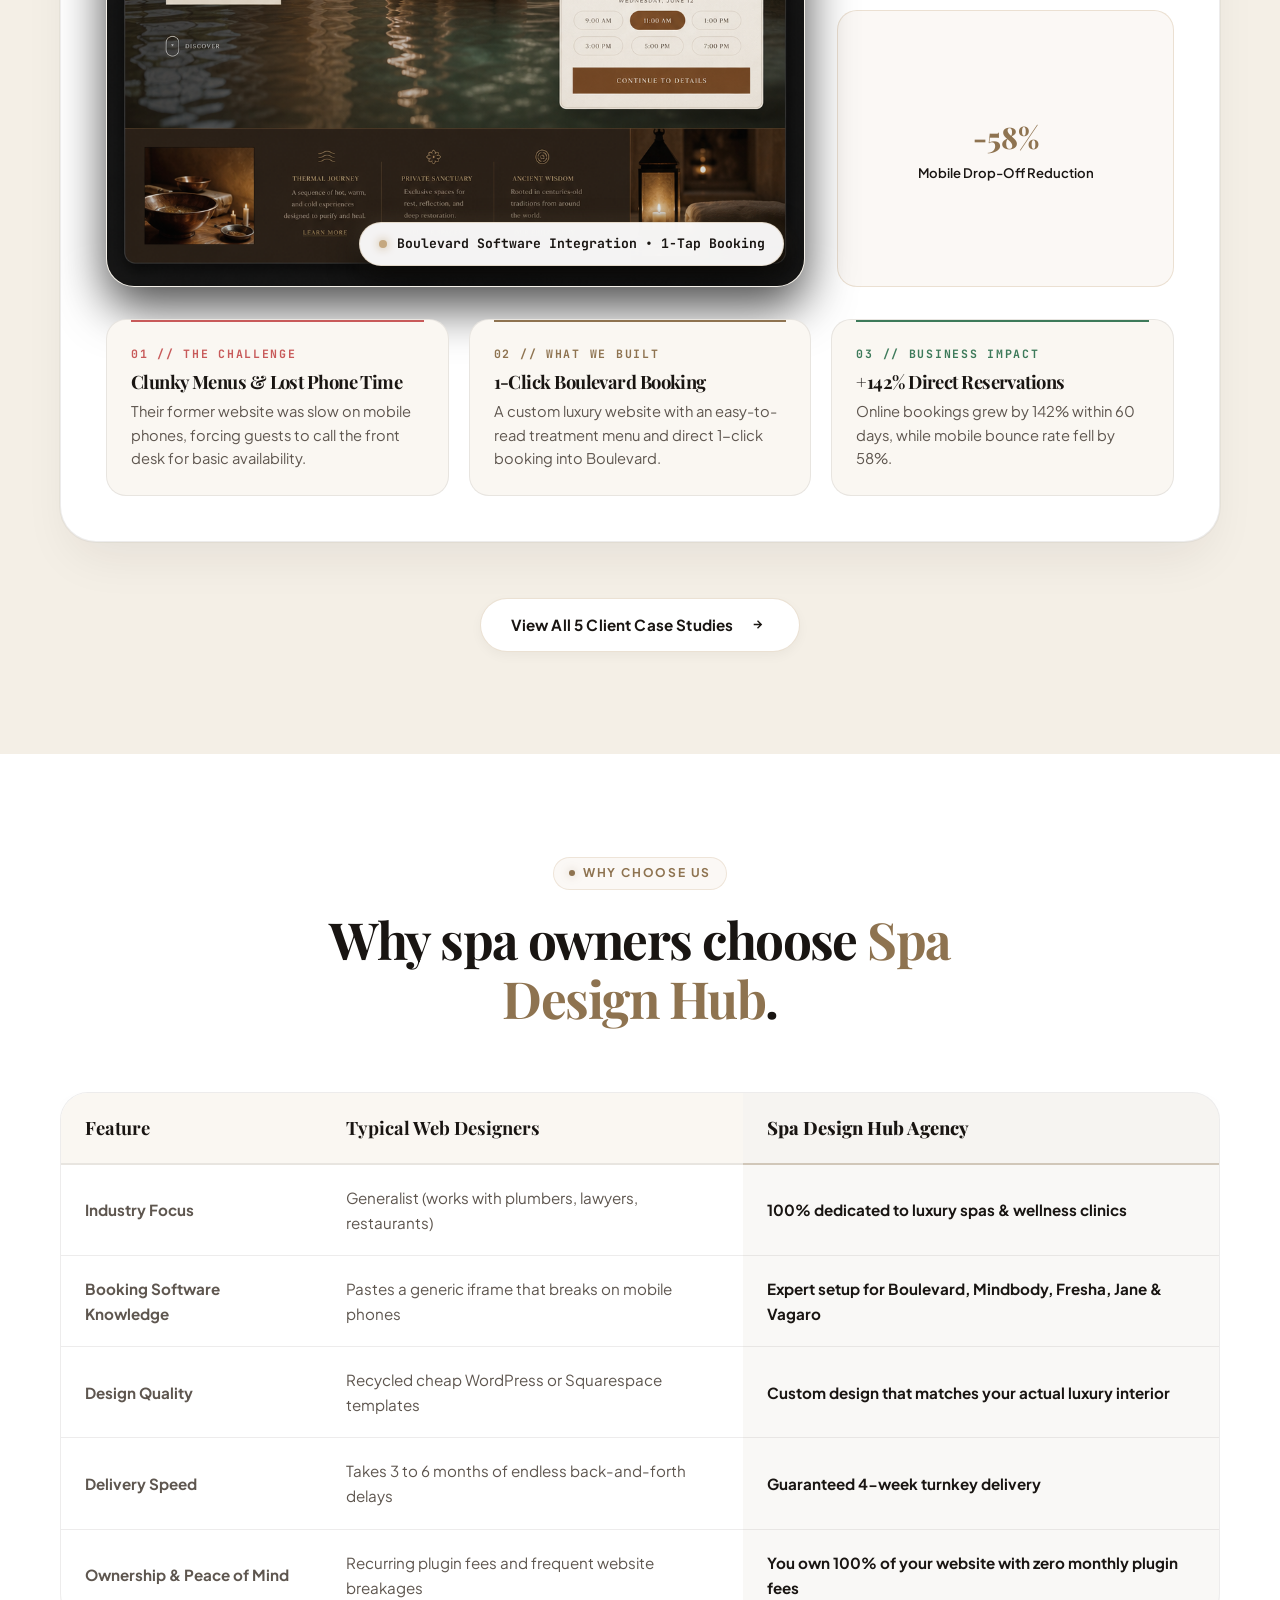
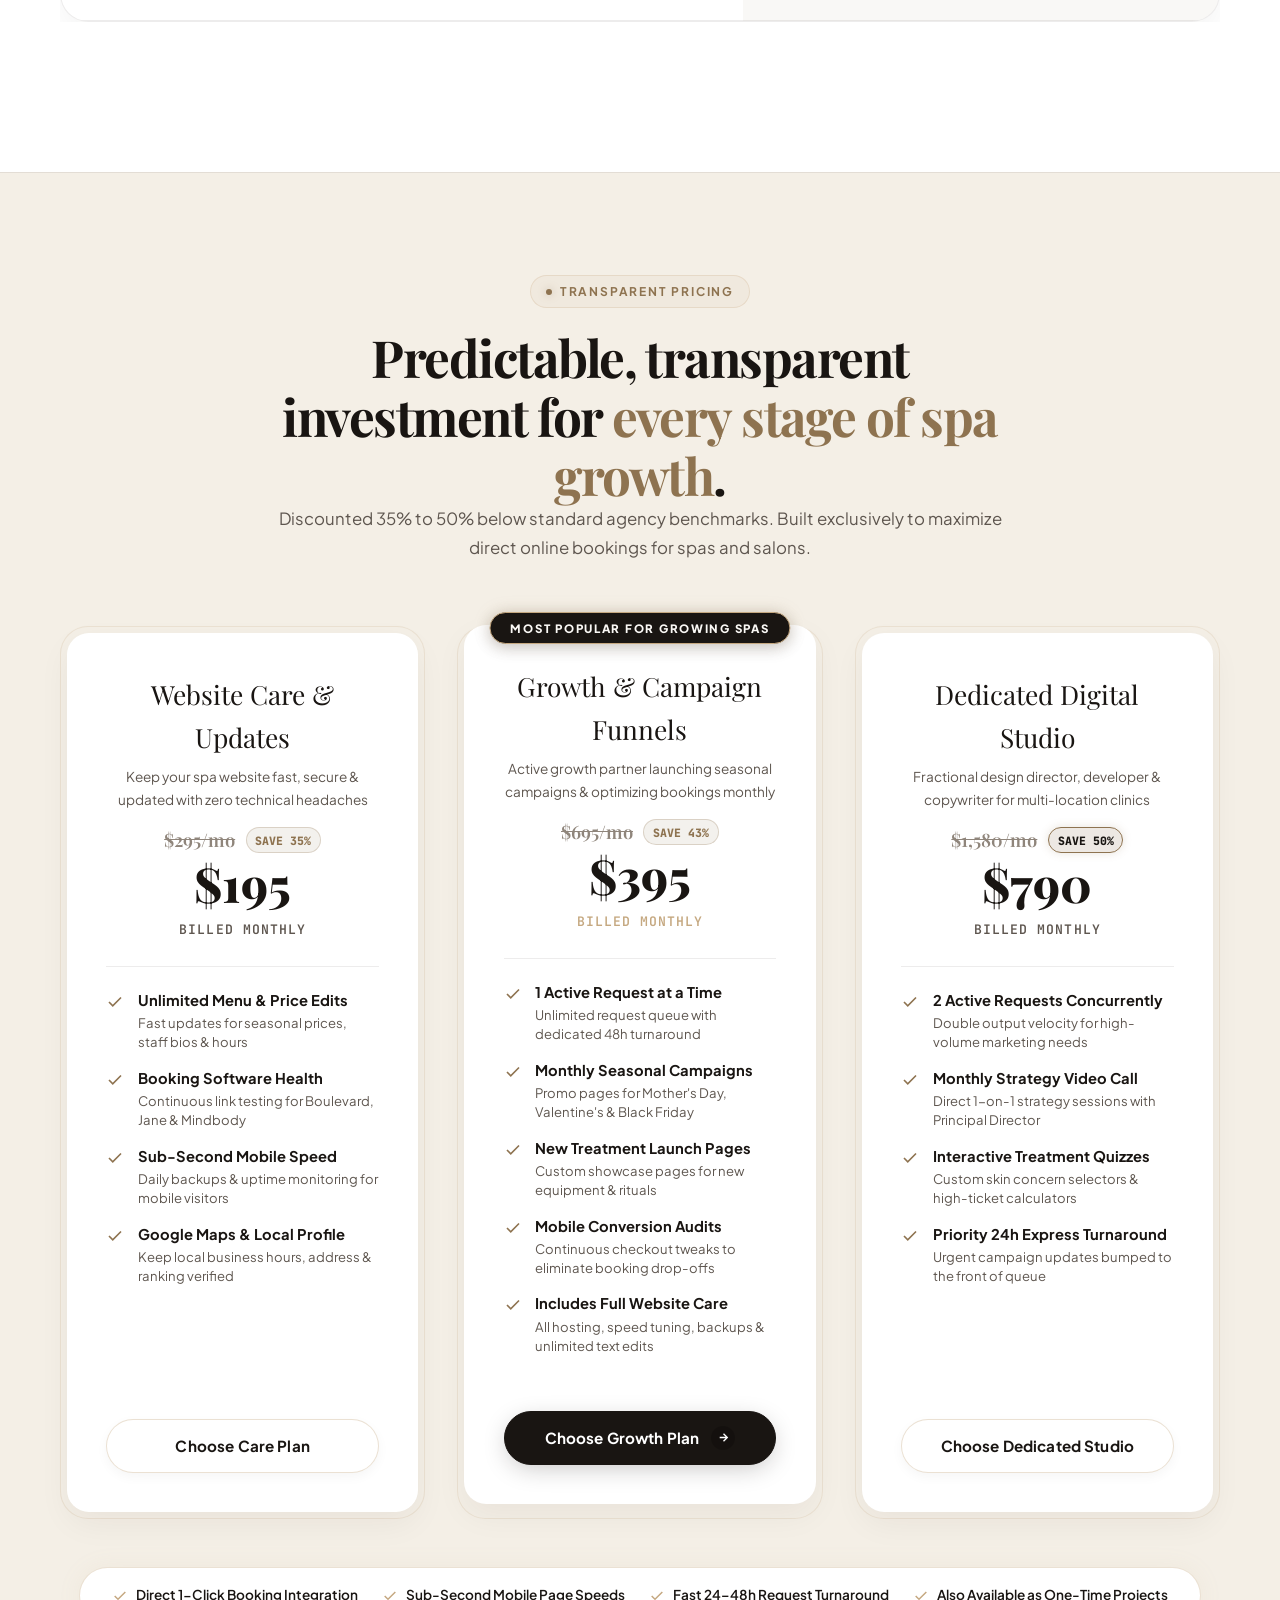
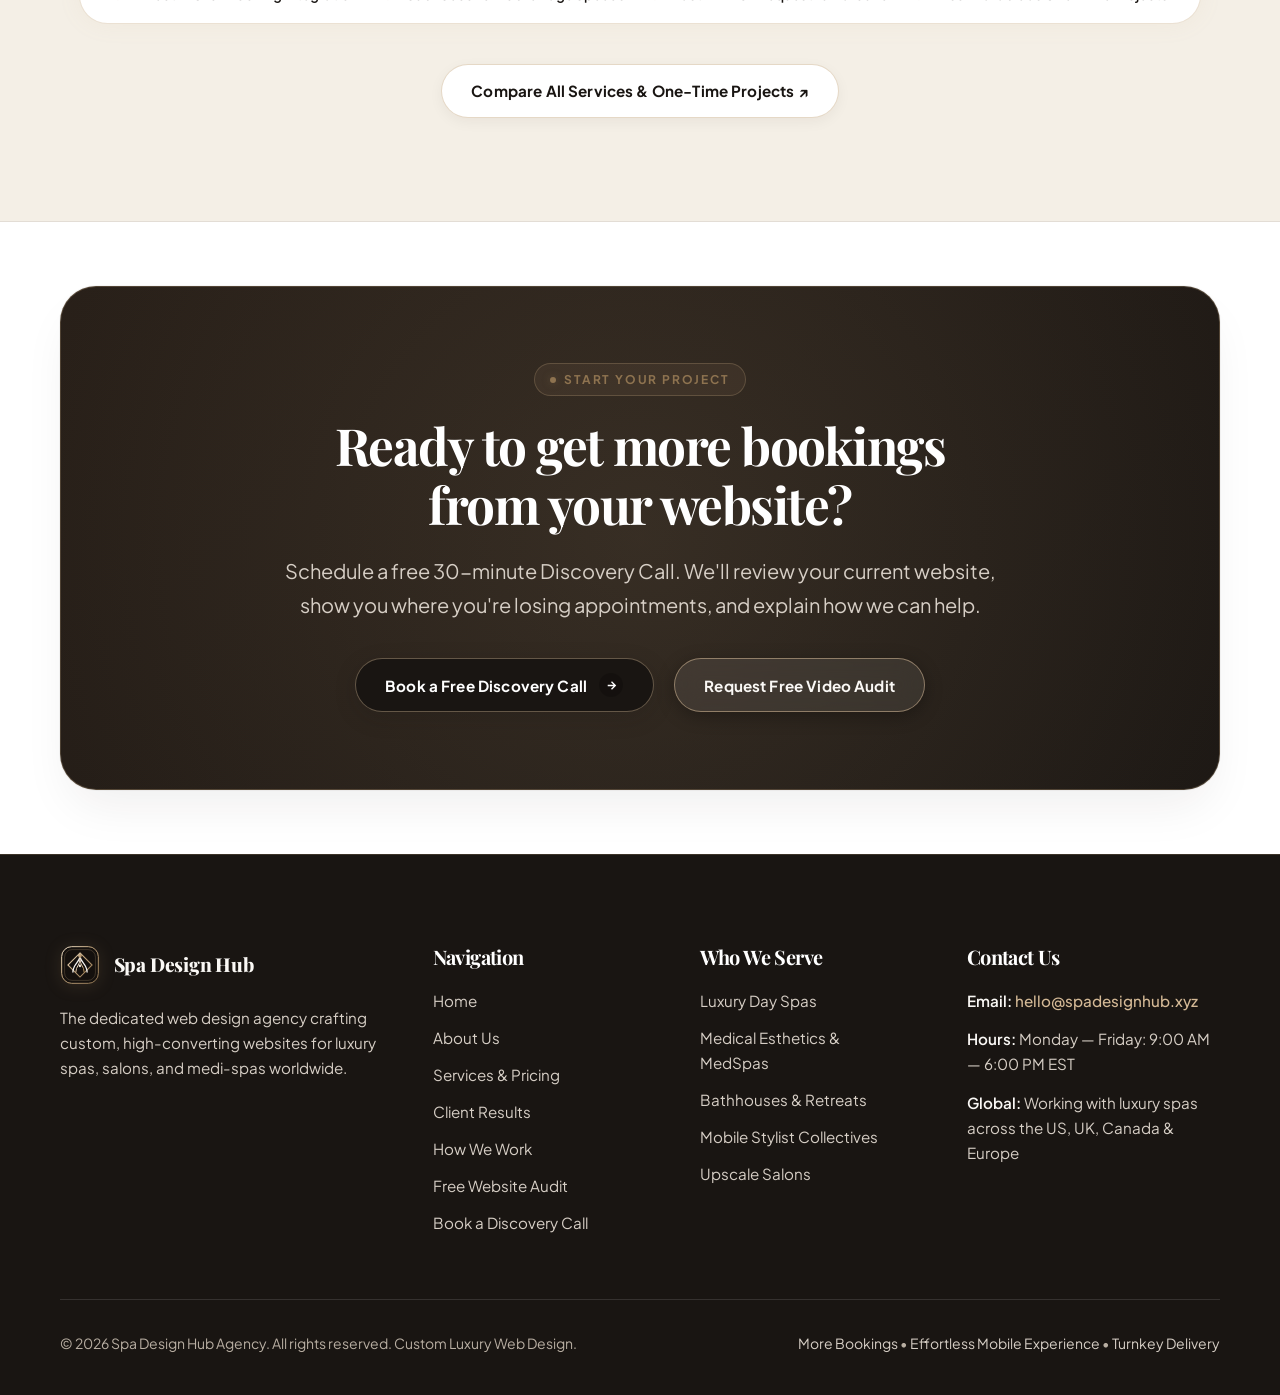
==== commit e7c3a418: "refactor: eliminate quotation marks, strip ai model tags, and harmonize luxury palette" ====
--- a/index.html
+++ b/index.html
@@ -163,7 +163,7 @@
             <div class="macbook-mockup">
               <div class="macbook-notch"></div>
               <div class="macbook-screen">
-                <img loading="eager" decoding="async" src="images/hero-macbook-showcase.png" alt="Luxury Spa Website Design on MacBook Pro — Created with gpt-image-2">
+                <img loading="eager" decoding="async" src="images/hero-macbook-showcase.png" alt="Luxury Spa Website Design on MacBook Pro">
               </div>
               <div class="macbook-base"></div>
             </div>
@@ -171,7 +171,7 @@
             <div class="iphone-mockup">
               <div class="iphone-island"></div>
               <div class="iphone-screen">
-                <img loading="eager" decoding="async" src="images/hero-iphone-showcase.png" alt="Mobile Treatment Booking Flow on iPhone 16 — Created with gpt-image-2">
+                <img loading="eager" decoding="async" src="images/hero-iphone-showcase.png" alt="Mobile Treatment Booking Flow on iPhone 16">
               </div>
             </div>
 
@@ -521,7 +521,7 @@
                   <span class="bento-browser-url">https://peeskinmedspa.spadesignhub.xyz</span>
                 </div>
                 <div class="bento-browser-img-wrap">
-                  <img loading="lazy" decoding="async" src="images/case-study-peeskin.png" alt="Pee Skin &amp; Med Spa Luxury Medical Aesthetics Website — Created with gpt-image-2">
+                  <img loading="lazy" decoding="async" src="images/case-study-peeskin.png" alt="Pee Skin &amp; Med Spa Luxury Medical Aesthetics Website Showcase">
                   <div class="bento-floating-badge">
                     <span class="live-dot"></span>
                     <span>Jane App Deep-Link &bull; &lt;45s Consultation Flow</span>
@@ -547,7 +547,7 @@
                 </div>
 
                 <div class="bento-sub-box" style="text-align: center; background: rgba(197, 168, 128, 0.08); border-color: rgba(197, 168, 128, 0.3);">
-                  <div style="font-family: var(--font-display); font-size: 1.85rem; font-weight: 800; color: var(--color-jade-neon);">$1,250</div>
+                  <div style="font-family: var(--font-display); font-size: 1.85rem; font-weight: 800; color: var(--color-gold-text);">$1,250</div>
                   <div style="font-size: 0.82rem; color: var(--color-text-main); font-weight: 600;">Average First-Visit Patient Value</div>
                 </div>
               </div>
@@ -604,7 +604,7 @@
                   <span class="bento-browser-url">https://jveewellness.spadesignhub.xyz</span>
                 </div>
                 <div class="bento-browser-img-wrap">
-                  <img loading="lazy" decoding="async" src="images/case-study-jvee.png" alt="JVEE Wellness &amp; Spa Luxury Hydrothermal Website Showcase — Created with gpt-image-2">
+                  <img loading="lazy" decoding="async" src="images/case-study-jvee.png" alt="JVEE Wellness &amp; Spa Luxury Hydrothermal Website Showcase">
                   <div class="bento-floating-badge">
                     <span class="live-dot"></span>
                     <span>Boulevard Software Integration &bull; 1-Tap Booking</span>
@@ -630,7 +630,7 @@
                 </div>
 
                 <div class="bento-sub-box" style="text-align: center; background: rgba(197, 168, 128, 0.08); border-color: rgba(197, 168, 128, 0.3);">
-                  <div style="font-family: var(--font-display); font-size: 1.85rem; font-weight: 800; color: var(--color-jade-neon);">-58%</div>
+                  <div style="font-family: var(--font-display); font-size: 1.85rem; font-weight: 800; color: var(--color-gold-text);">-58%</div>
                   <div style="font-size: 0.82rem; color: var(--color-text-main); font-weight: 600;">Mobile Drop-Off Reduction</div>
                 </div>
               </div>
--- a/css/styles.css
+++ b/css/styles.css
@@ -1031,7 +1031,7 @@
   font-family: var(--font-display);
   font-size: clamp(2rem, 3.5vw, 2.75rem);
   font-weight: 800;
-  color: var(--color-jade-neon);
+  color: var(--color-gold-text);
   line-height: 1;
   margin-bottom: 0.35rem;
   text-shadow: 0 0 20px var(--color-jade-glow);
@@ -1471,7 +1471,7 @@
   font-family: var(--font-display);
   font-size: clamp(2.75rem, 5vw, 4rem);
   font-weight: 800;
-  color: var(--color-jade-neon);
+  color: var(--color-gold-text);
   line-height: 1.1;
   margin: 0.5rem 0;
   text-shadow: 0 0 24px var(--color-jade-glow);
@@ -2016,9 +2016,9 @@
   background: var(--color-border);
 }
 
-.bento-narrative-card.step-problem::before { background: #F87171; }
+.bento-narrative-card.step-problem::before { background: var(--color-status-red); }
 .bento-narrative-card.step-solution::before { background: var(--color-gold-dark); }
-.bento-narrative-card.step-impact::before { background: #38BDF8; }
+.bento-narrative-card.step-impact::before { background: var(--color-status-green); }
 
 .narrative-card-step {
   font-family: var(--font-mono);
@@ -2028,9 +2028,9 @@
   font-weight: 700;
 }
 
-.step-problem .narrative-card-step { color: #F87171; }
+.step-problem .narrative-card-step { color: var(--color-status-red); }
 .step-solution .narrative-card-step { color: var(--color-gold-dark); }
-.step-impact .narrative-card-step { color: #38BDF8; }
+.step-impact .narrative-card-step { color: var(--color-status-green); }
 
 .bento-narrative-card h4 {
   font-size: 1.15rem;
@@ -2338,7 +2338,7 @@
 }
 
 .duality-card.cursor-side {
-  border-left: 4px solid #38BDF8;
+  border-left: 4px solid var(--color-gold-dark);
 }
 
 /* Contact Layout */
